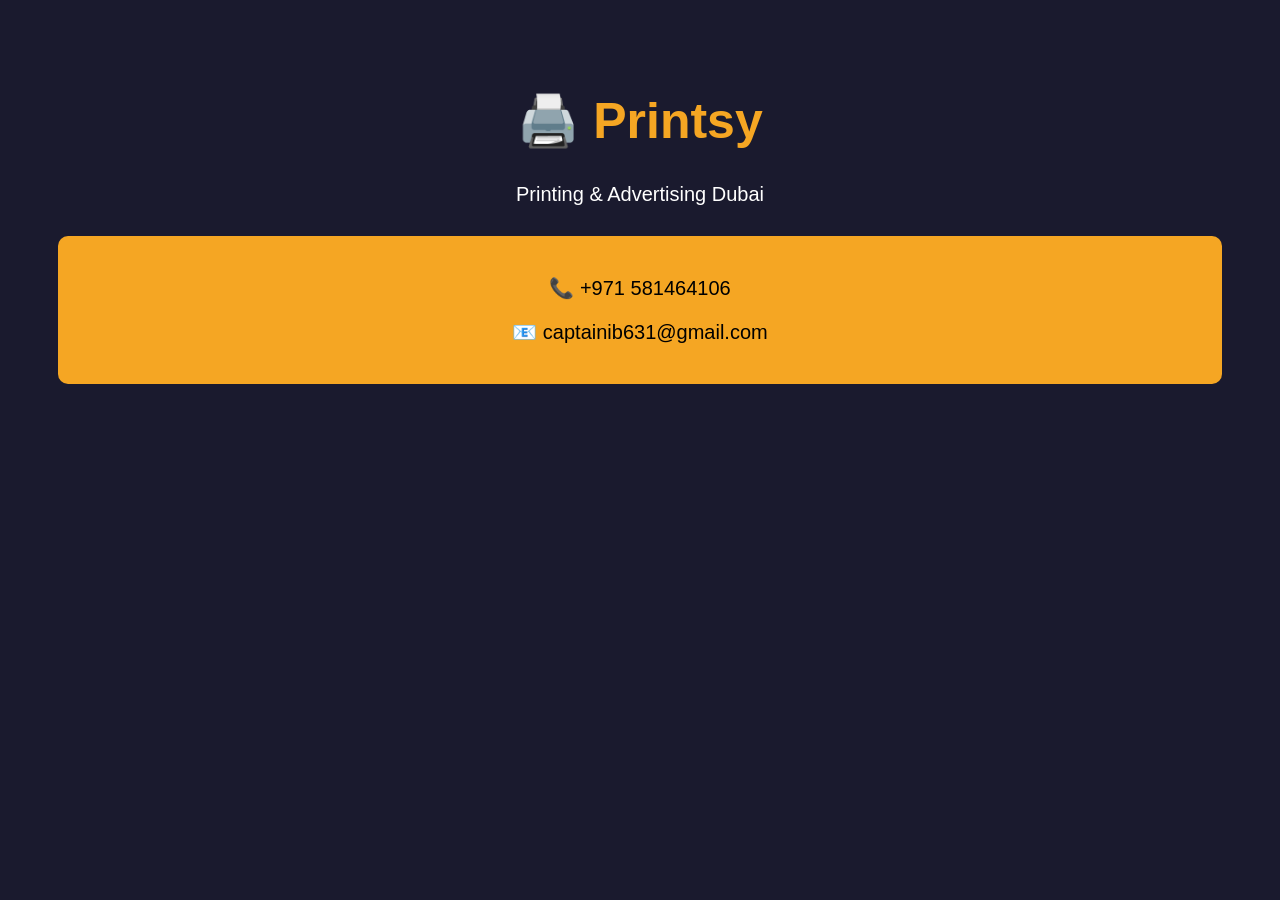
==== index.html @ 407a3290 "Printsy website add ki" ====
<!DOCTYPE html>
<html>
<head>
    <title>Printsy - Printing & Advertising</title>
    <style>
        body {
            font-family: Arial;
            background-color: #1a1a2e;
            color: white;
            text-align: center;
            padding: 50px;
        }
        h1 {
            color: #f5a623;
            font-size: 50px;
        }
        p {
            font-size: 20px;
        }
        .contact {
            background-color: #f5a623;
            color: black;
            padding: 20px;
            border-radius: 10px;
            margin-top: 30px;
        }
    </style>
</head>
<body>

    <h1>🖨️ Printsy</h1>
    <p>Printing & Advertising Dubai</p>

    <div class="contact">
        <p>📞 +971 581464106</p>
        <p>📧 captainib631@gmail.com</p>
    </div>

</body>
</html>
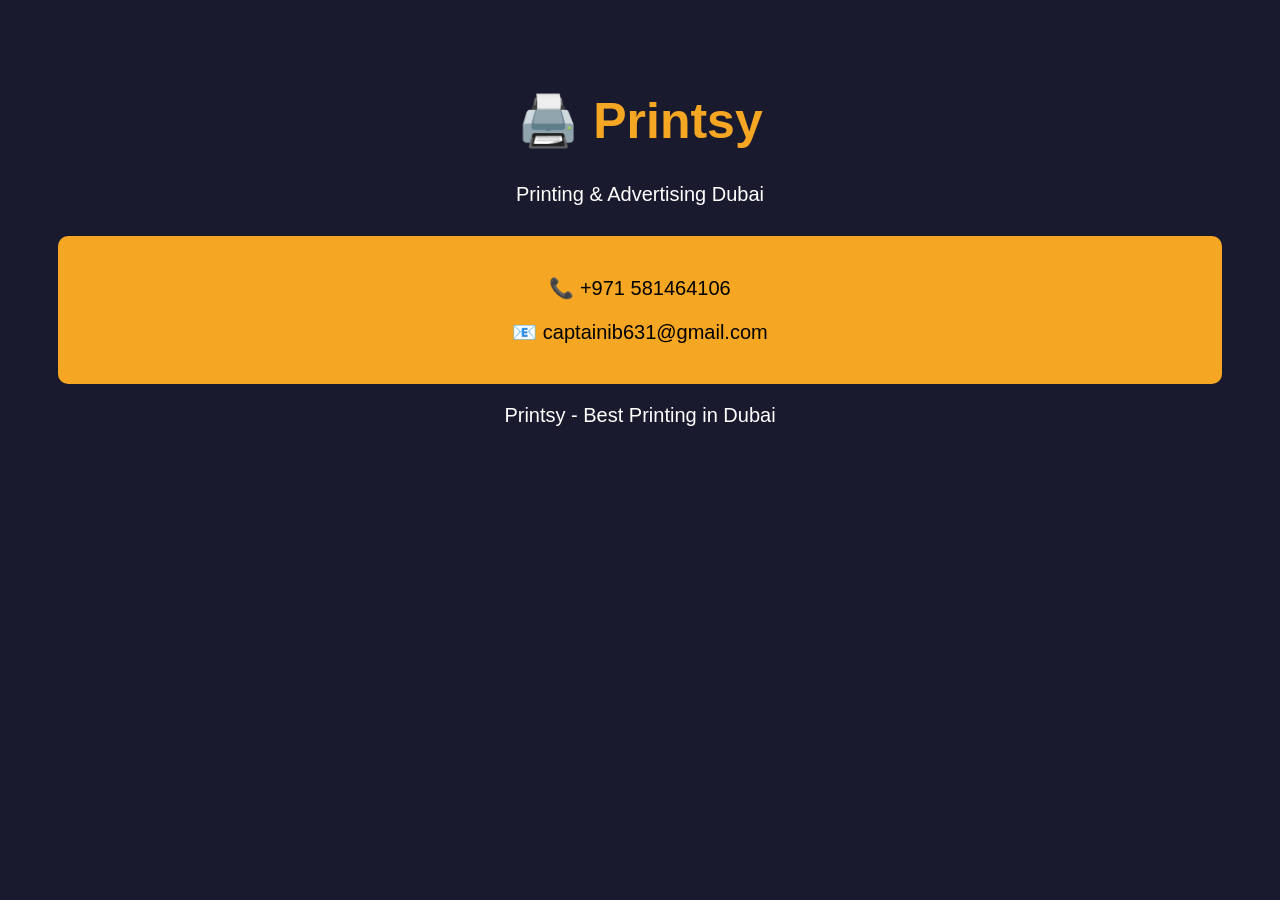
==== commit a8e4e51b: "Printsy tagline add ki index.html mein" ====
--- a/index.html
+++ b/index.html
@@ -37,4 +37,4 @@
     </div>
 
 </body>
-</html>+</html><p>Printsy - Best Printing in Dubai</p>
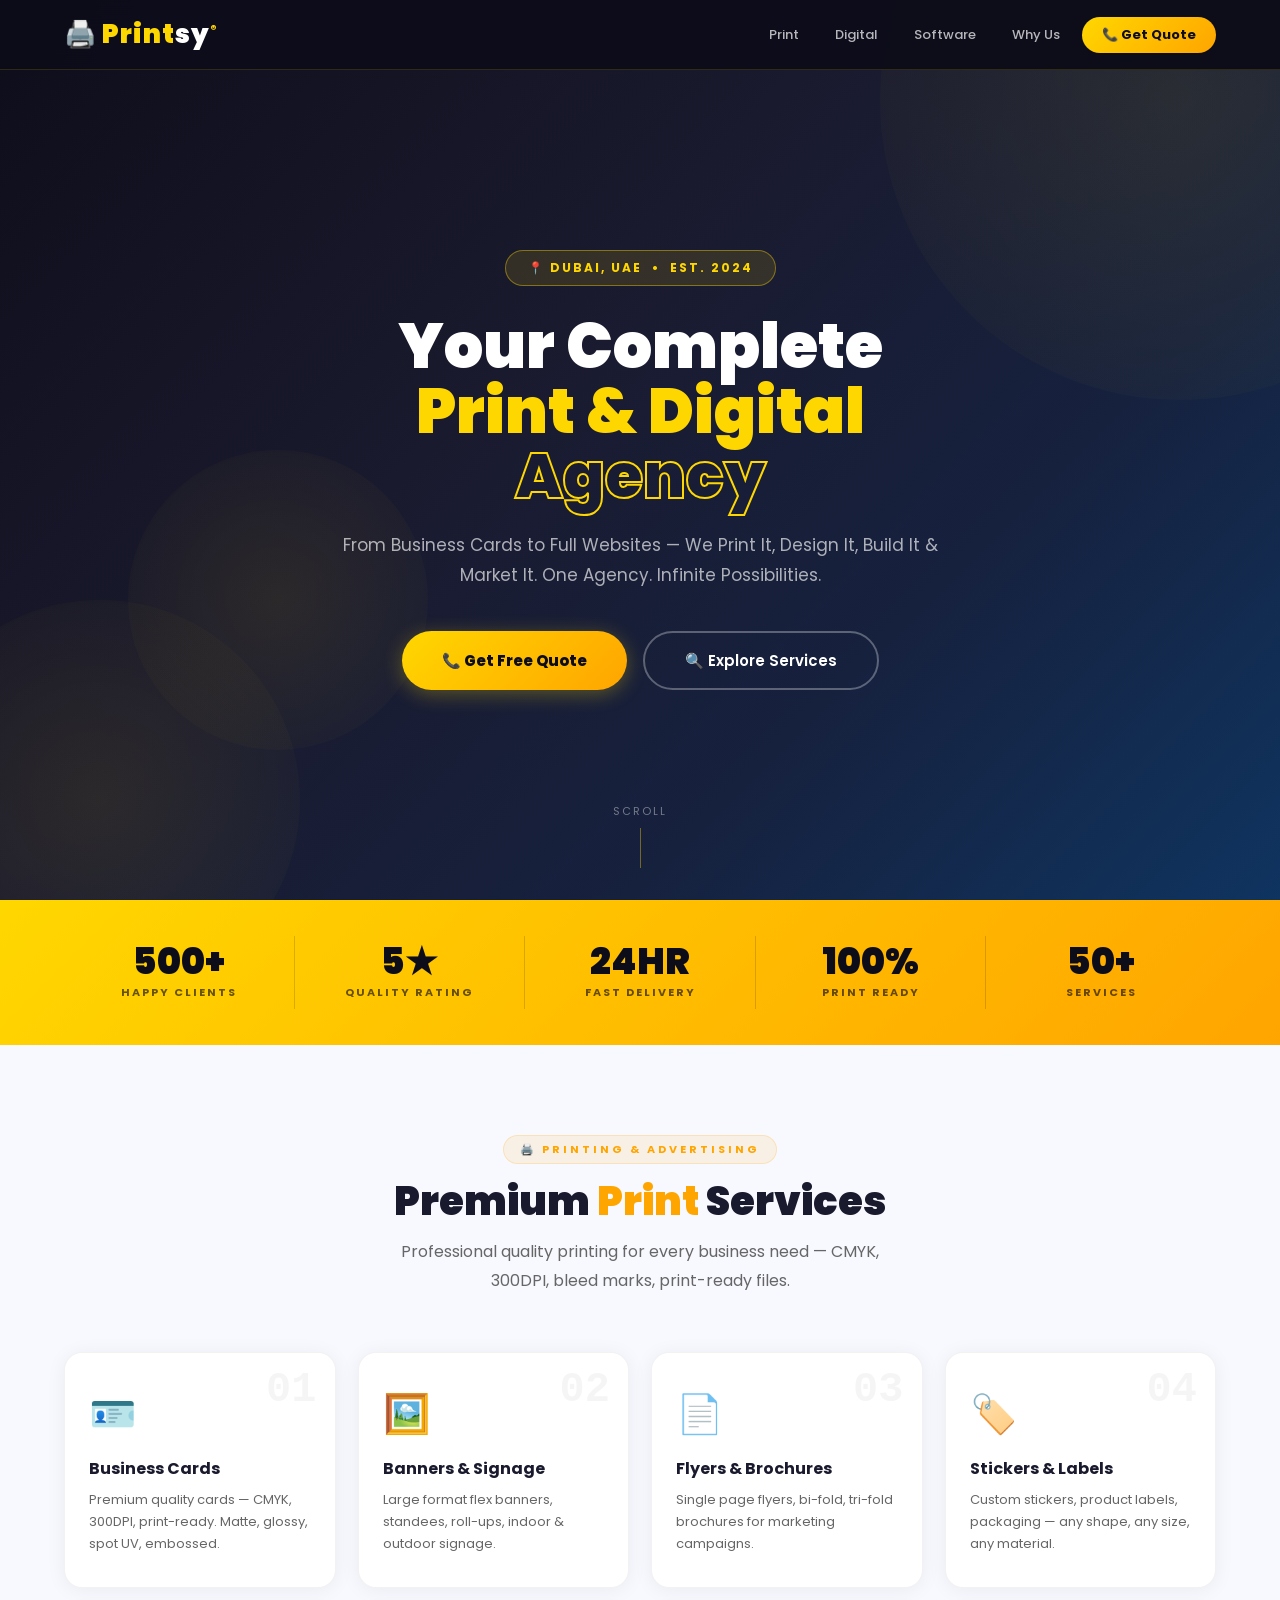
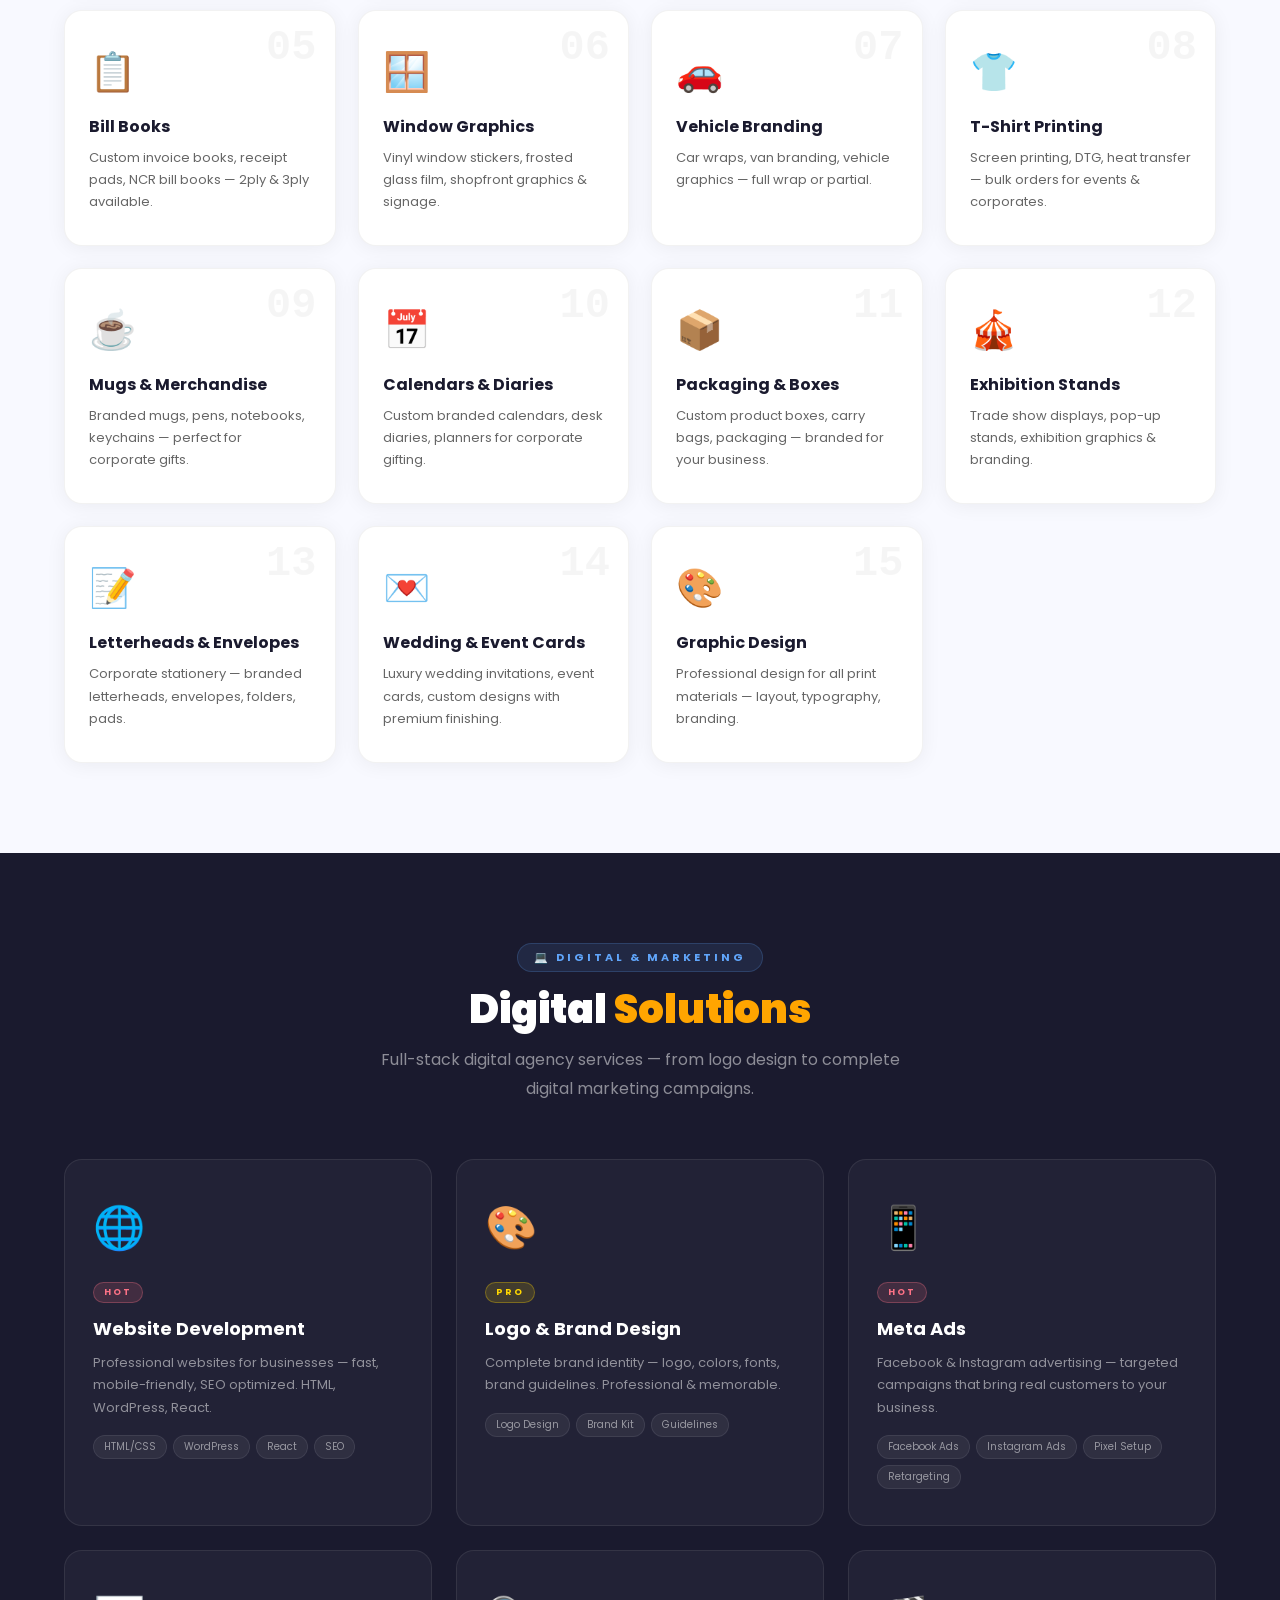
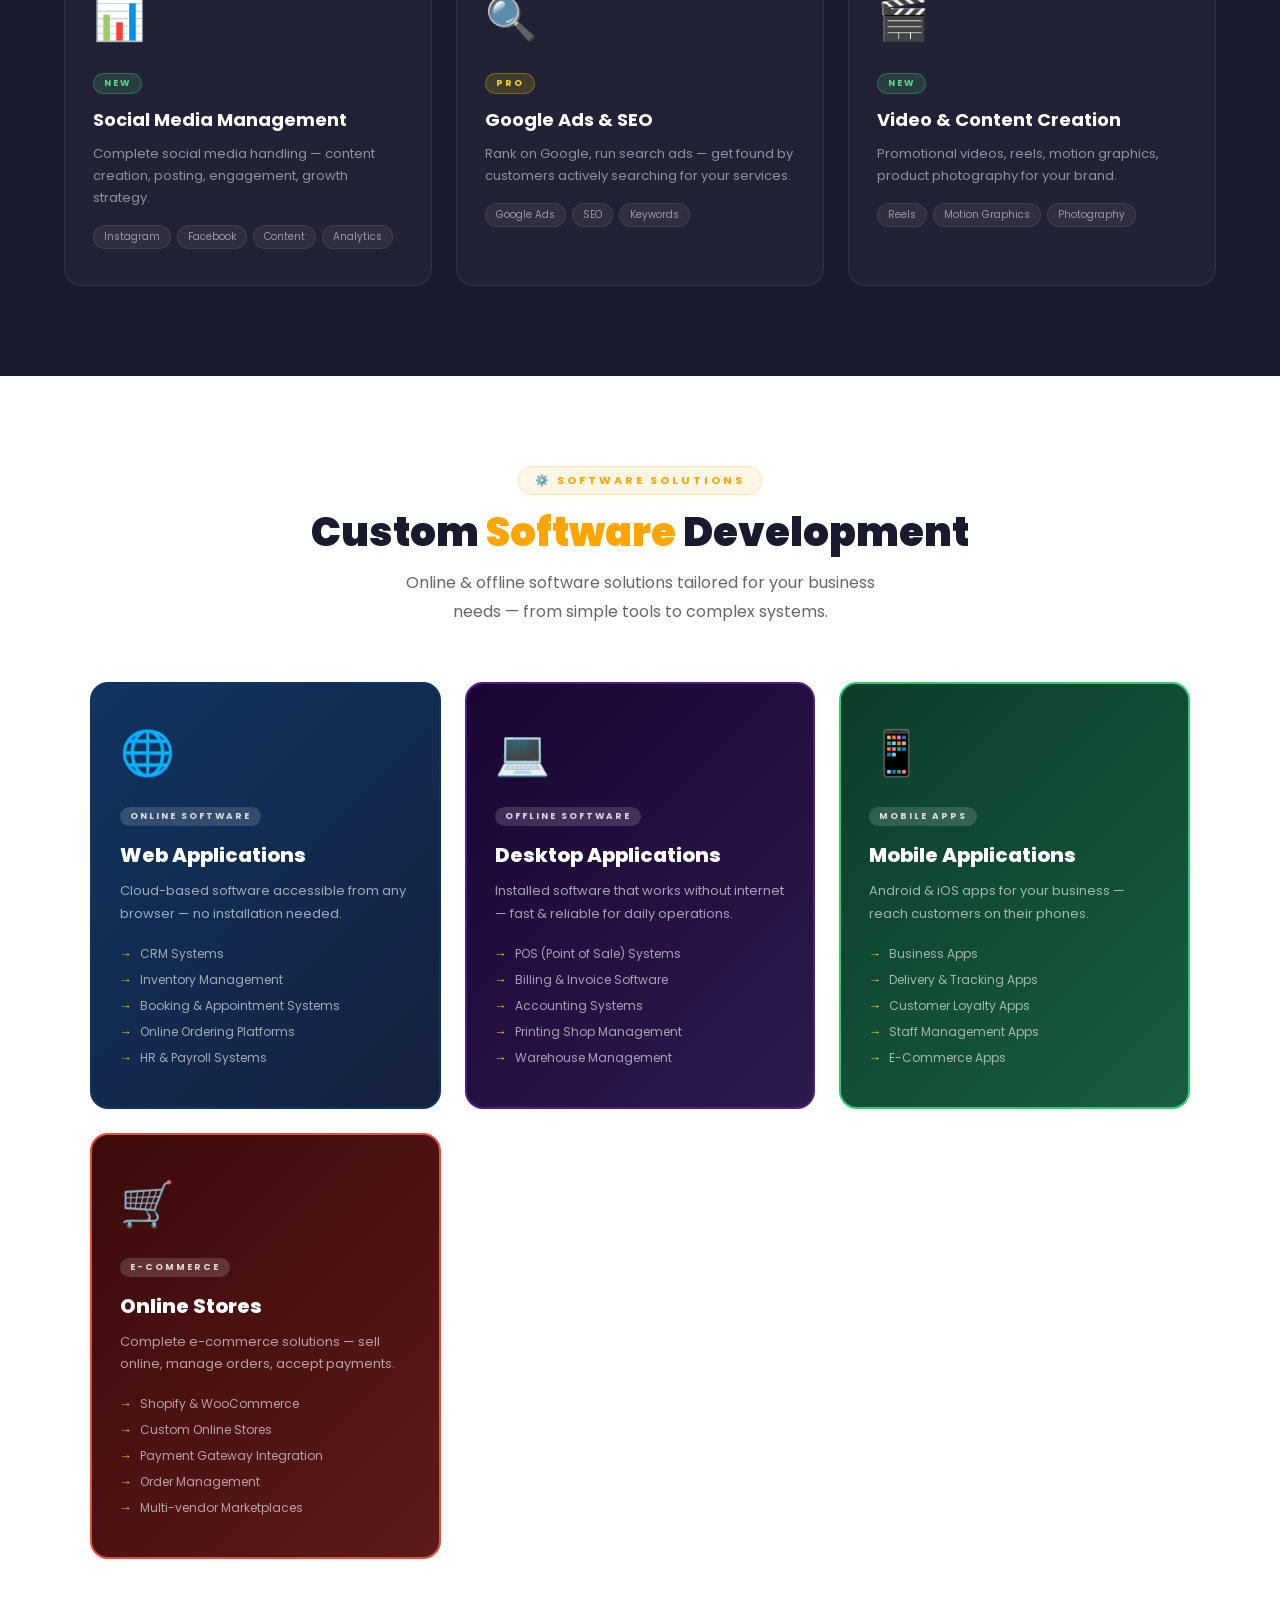
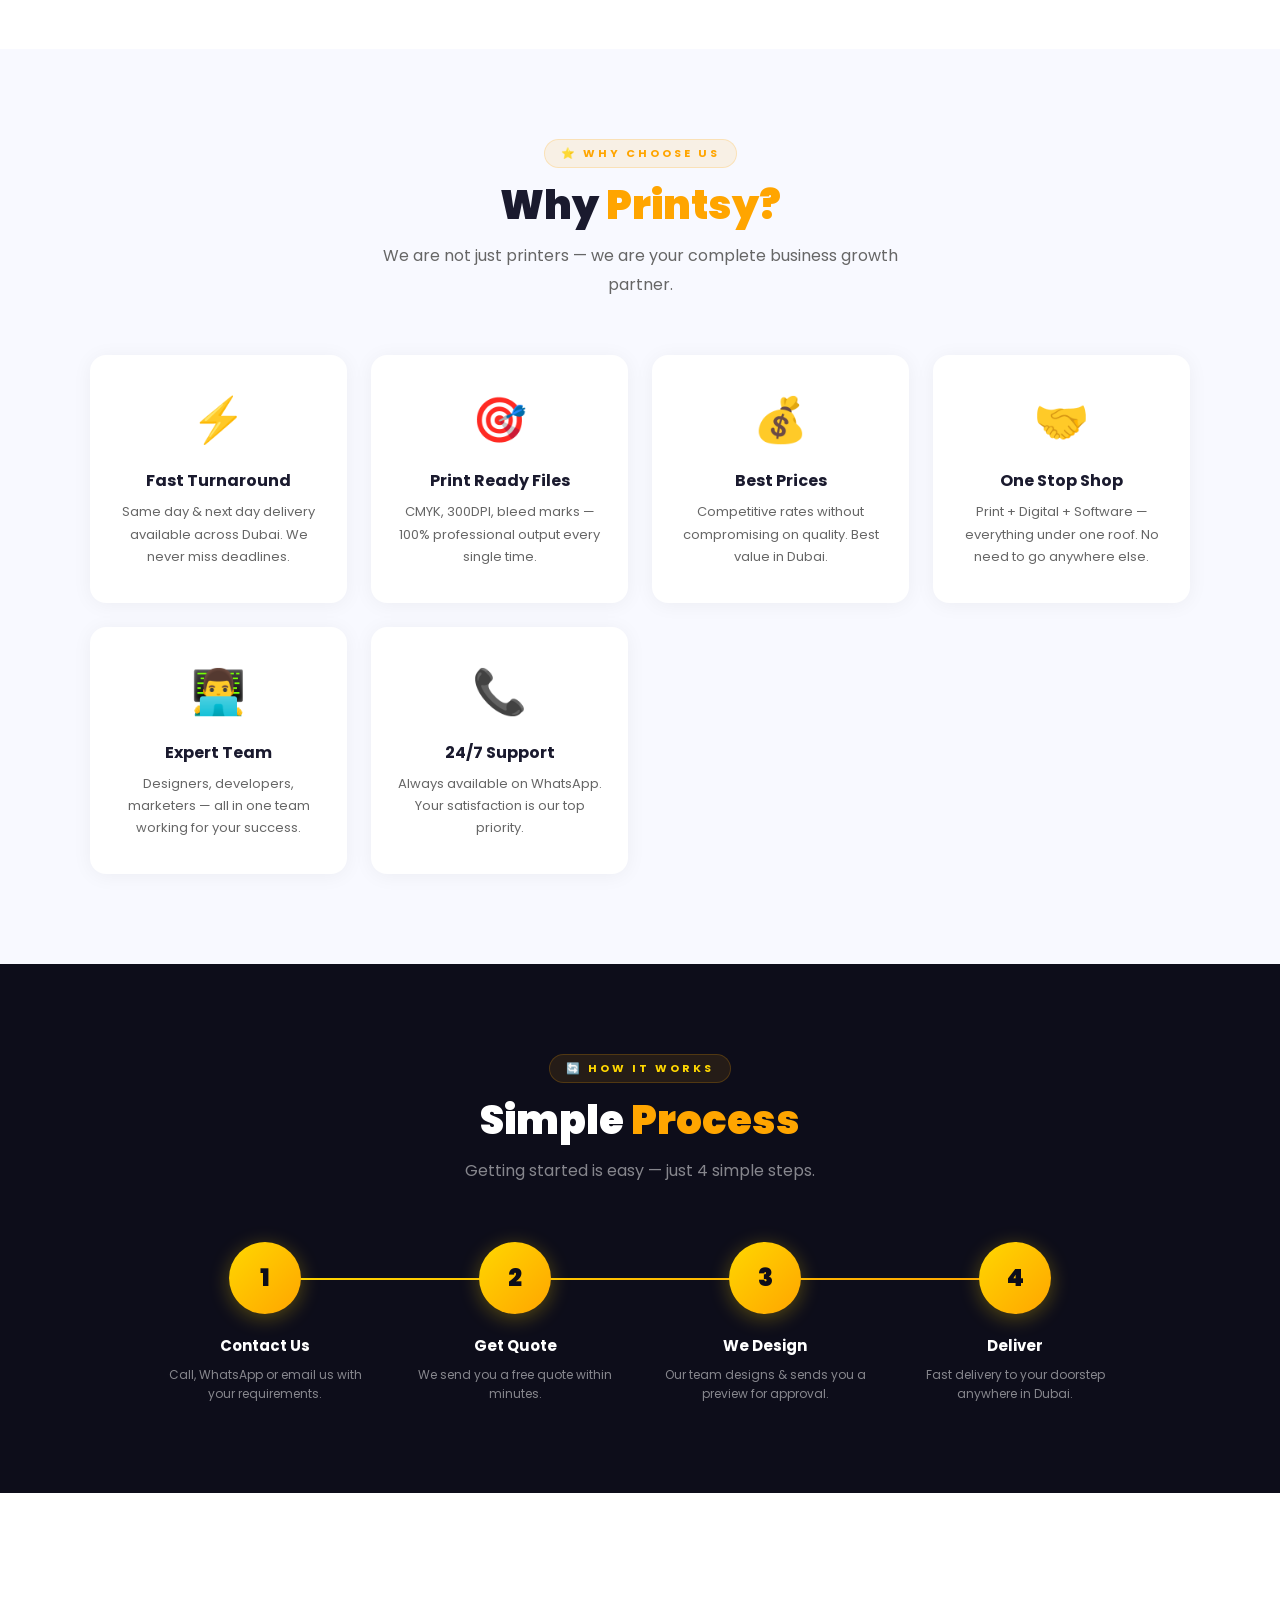
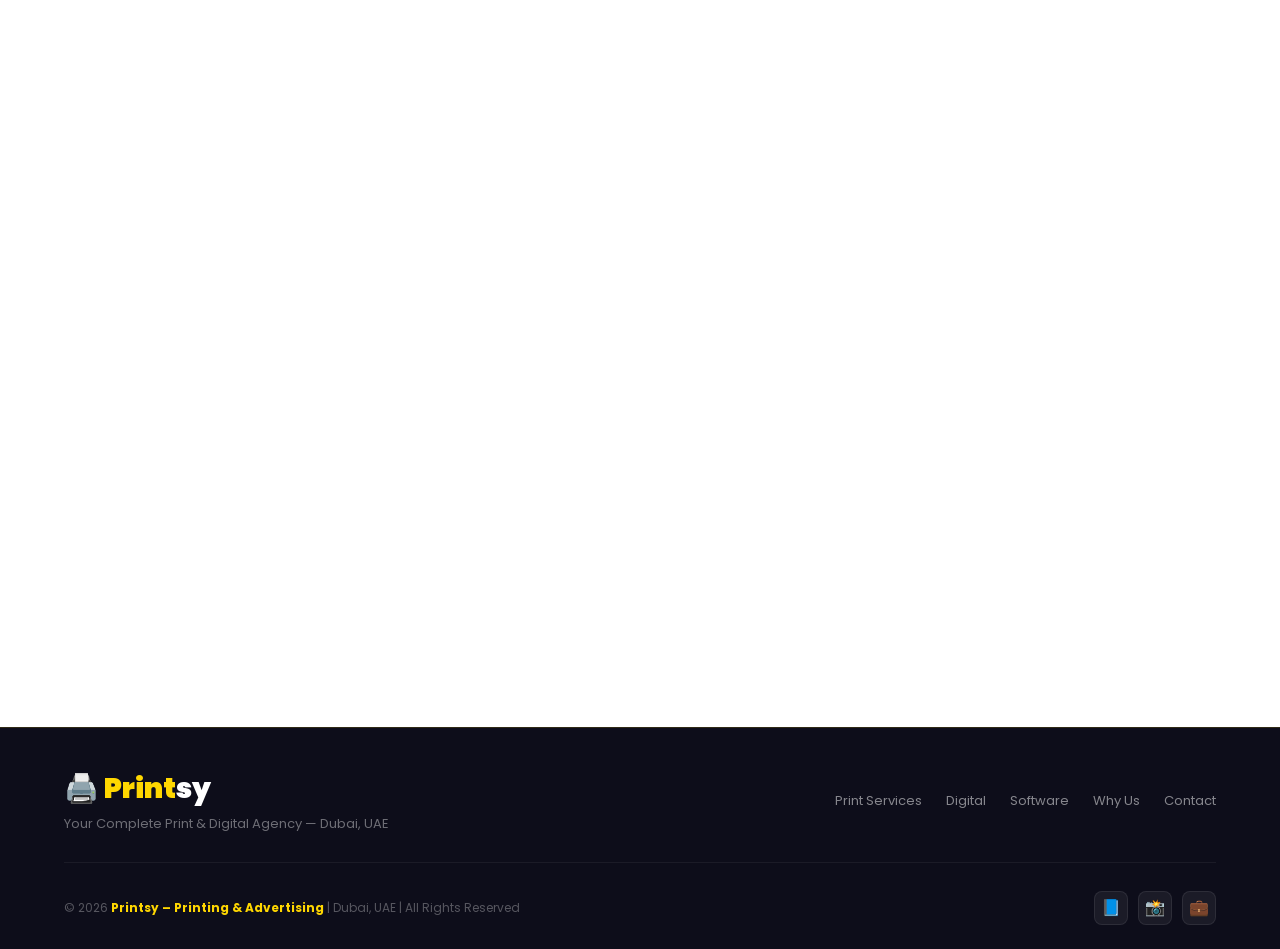
==== commit 53f0cef6: "Printsy VIP website — full services" ====
--- a/index.html
+++ b/index.html
@@ -1,40 +1,771 @@
 <!DOCTYPE html>
-<html>
+<html lang="en">
 <head>
-    <title>Printsy - Printing & Advertising</title>
-    <style>
-        body {
-            font-family: Arial;
-            background-color: #1a1a2e;
-            color: white;
-            text-align: center;
-            padding: 50px;
-        }
-        h1 {
-            color: #f5a623;
-            font-size: 50px;
-        }
-        p {
-            font-size: 20px;
-        }
-        .contact {
-            background-color: #f5a623;
-            color: black;
-            padding: 20px;
-            border-radius: 10px;
-            margin-top: 30px;
-        }
-    </style>
+  <meta charset="UTF-8"/>
+  <meta name="viewport" content="width=device-width, initial-scale=1.0"/>
+  <title>Printsy – Printing, Advertising & Digital Solutions Dubai</title>
+  <link href="https://fonts.googleapis.com/css2?family=Poppins:wght@300;400;500;600;700;800;900&display=swap" rel="stylesheet"/>
+  <style>
+    :root {
+      --gold: #FFD700;
+      --gold2: #FFA500;
+      --dark: #0d0d1a;
+      --dark2: #1a1a2e;
+      --dark3: #16213e;
+      --blue: #0f3460;
+      --white: #ffffff;
+      --gray: #f8f9ff;
+      --text: #333;
+      --text2: #666;
+    }
+    * { margin:0; padding:0; box-sizing:border-box; }
+    html { scroll-behavior: smooth; }
+    body { font-family:'Poppins',sans-serif; color:var(--text); overflow-x:hidden; }
+
+    /* SCROLLBAR */
+    ::-webkit-scrollbar { width:6px; }
+    ::-webkit-scrollbar-track { background:#0d0d1a; }
+    ::-webkit-scrollbar-thumb { background:var(--gold); border-radius:3px; }
+
+    /* LOADER */
+    .loader {
+      position:fixed; inset:0; background:var(--dark);
+      display:flex; align-items:center; justify-content:center;
+      z-index:9999; transition:opacity 0.6s, visibility 0.6s;
+    }
+    .loader.hide { opacity:0; visibility:hidden; }
+    .loader-inner { text-align:center; }
+    .loader-logo { font-size:42px; font-weight:900; color:var(--gold); animation:pulse 1s infinite; }
+    .loader-logo span { color:white; }
+    .loader-bar { width:200px; height:3px; background:rgba(255,255,255,0.1); border-radius:2px; margin:16px auto 0; overflow:hidden; }
+    .loader-fill { height:100%; background:var(--gold); animation:load 1.8s ease forwards; }
+    @keyframes load { from{width:0} to{width:100%} }
+    @keyframes pulse { 0%,100%{opacity:1} 50%{opacity:0.6} }
+
+    /* NAV */
+    nav {
+      background:rgba(13,13,26,0.97);
+      backdrop-filter:blur(20px);
+      padding:0 5%;
+      display:flex; justify-content:space-between; align-items:center;
+      position:fixed; top:0; width:100%; z-index:1000;
+      height:70px;
+      border-bottom:1px solid rgba(255,215,0,0.15);
+      transition:all 0.3s;
+    }
+    nav.scrolled { box-shadow:0 4px 30px rgba(0,0,0,0.5); }
+    .nav-logo { color:var(--gold); font-size:26px; font-weight:900; letter-spacing:1px; text-decoration:none; }
+    .nav-logo span { color:white; }
+    .nav-logo sup { font-size:10px; color:var(--gold); vertical-align:super; }
+    .nav-links { display:flex; align-items:center; gap:8px; }
+    .nav-links a {
+      color:rgba(255,255,255,0.7); text-decoration:none;
+      font-size:13px; font-weight:500; padding:6px 14px; border-radius:6px;
+      transition:all 0.2s;
+    }
+    .nav-links a:hover { color:var(--gold); background:rgba(255,215,0,0.08); }
+    .nav-cta {
+      background:linear-gradient(135deg,var(--gold),var(--gold2)) !important;
+      color:var(--dark) !important; font-weight:700 !important;
+      border-radius:50px !important; padding:8px 20px !important;
+    }
+    .nav-cta:hover { transform:translateY(-1px); box-shadow:0 4px 15px rgba(255,215,0,0.4) !important; background:rgba(0,0,0,0) !important; }
+    .hamburger { display:none; flex-direction:column; gap:5px; cursor:pointer; }
+    .hamburger span { width:24px; height:2px; background:var(--gold); border-radius:2px; transition:all 0.3s; }
+
+    /* HERO */
+    .hero {
+      min-height:100vh;
+      background:linear-gradient(135deg,var(--dark) 0%,var(--dark2) 40%,var(--dark3) 70%,var(--blue) 100%);
+      display:flex; align-items:center; justify-content:center;
+      text-align:center; padding:120px 20px 80px; position:relative; overflow:hidden;
+    }
+    .hero-bg-circles { position:absolute; inset:0; pointer-events:none; }
+    .hero-bg-circles span {
+      position:absolute; border-radius:50%;
+      background:radial-gradient(circle,rgba(255,215,0,0.08),transparent);
+      animation:float 6s ease-in-out infinite;
+    }
+    .hero-bg-circles span:nth-child(1) { width:600px;height:600px;top:-200px;right:-200px;animation-delay:0s; }
+    .hero-bg-circles span:nth-child(2) { width:400px;height:400px;bottom:-100px;left:-100px;animation-delay:2s; }
+    .hero-bg-circles span:nth-child(3) { width:300px;height:300px;top:50%;left:10%;animation-delay:4s; }
+    @keyframes float { 0%,100%{transform:translateY(0)} 50%{transform:translateY(-20px)} }
+
+    .hero-content { position:relative; z-index:2; max-width:850px; }
+    .hero-badge {
+      display:inline-flex; align-items:center; gap:8px;
+      background:rgba(255,215,0,0.12); border:1px solid rgba(255,215,0,0.4);
+      color:var(--gold); padding:8px 22px; border-radius:50px;
+      font-size:12px; font-weight:700; letter-spacing:2px; margin-bottom:28px;
+      animation:fadeDown 0.8s ease both;
+    }
+    .hero h1 {
+      font-size:62px; font-weight:900; color:white; line-height:1.05;
+      margin-bottom:20px; animation:fadeUp 0.8s ease 0.2s both;
+    }
+    .hero h1 .gold { color:var(--gold); }
+    .hero h1 .outline { -webkit-text-stroke:2px var(--gold); color:transparent; }
+    .hero-sub {
+      font-size:17px; color:rgba(255,255,255,0.65); max-width:600px;
+      margin:0 auto 40px; line-height:1.8; animation:fadeUp 0.8s ease 0.4s both;
+    }
+    .hero-btns { display:flex; gap:16px; justify-content:center; flex-wrap:wrap; animation:fadeUp 0.8s ease 0.6s both; }
+    .btn-gold {
+      background:linear-gradient(135deg,var(--gold),var(--gold2));
+      color:var(--dark); padding:16px 40px; border-radius:50px;
+      font-weight:800; font-size:15px; text-decoration:none;
+      transition:all 0.3s; display:flex; align-items:center; gap:8px;
+      box-shadow:0 4px 20px rgba(255,215,0,0.3);
+    }
+    .btn-gold:hover { transform:translateY(-3px); box-shadow:0 8px 30px rgba(255,215,0,0.5); }
+    .btn-ghost {
+      border:2px solid rgba(255,255,255,0.3); color:white;
+      padding:16px 40px; border-radius:50px; font-weight:600;
+      font-size:15px; text-decoration:none; transition:all 0.3s;
+      display:flex; align-items:center; gap:8px;
+    }
+    .btn-ghost:hover { border-color:var(--gold); color:var(--gold); transform:translateY(-3px); }
+    .hero-scroll {
+      position:absolute; bottom:32px; left:50%; transform:translateX(-50%);
+      color:rgba(255,255,255,0.4); font-size:11px; letter-spacing:2px;
+      display:flex; flex-direction:column; align-items:center; gap:8px;
+      animation:bounce 2s infinite;
+    }
+    .hero-scroll::after { content:''; width:1px; height:40px; background:rgba(255,215,0,0.4); }
+    @keyframes bounce { 0%,100%{transform:translateX(-50%) translateY(0)} 50%{transform:translateX(-50%) translateY(-8px)} }
+    @keyframes fadeUp { from{opacity:0;transform:translateY(30px)} to{opacity:1;transform:translateY(0)} }
+    @keyframes fadeDown { from{opacity:0;transform:translateY(-20px)} to{opacity:1;transform:translateY(0)} }
+
+    /* STATS */
+    .stats {
+      background:linear-gradient(135deg,var(--gold),var(--gold2));
+      padding:36px 5%; display:flex; justify-content:center;
+      gap:0; flex-wrap:wrap;
+    }
+    .stat-item {
+      text-align:center; padding:8px 48px;
+      border-right:1px solid rgba(0,0,0,0.15);
+      flex:1; min-width:140px;
+    }
+    .stat-item:last-child { border-right:none; }
+    .stat-item h3 { font-size:36px; font-weight:900; color:var(--dark); line-height:1; }
+    .stat-item p { font-size:11px; font-weight:700; color:rgba(0,0,0,0.6); letter-spacing:2px; margin-top:4px; }
+
+    /* SECTION COMMON */
+    .section-header { text-align:center; margin-bottom:56px; }
+    .section-tag {
+      display:inline-block; font-size:11px; font-weight:700;
+      letter-spacing:3px; text-transform:uppercase; color:var(--gold2);
+      background:rgba(255,165,0,0.1); padding:5px 16px; border-radius:50px;
+      margin-bottom:14px; border:1px solid rgba(255,165,0,0.2);
+    }
+    .section-title { font-size:40px; font-weight:900; color:var(--dark2); line-height:1.15; margin-bottom:14px; }
+    .section-title .gold { color:var(--gold2); }
+    .section-title .dark { color:var(--dark); }
+    .section-desc { font-size:16px; color:var(--text2); max-width:520px; margin:0 auto; line-height:1.8; }
+
+    /* PRINT SERVICES */
+    .print-services { padding:90px 5%; background:var(--gray); }
+    .services-grid {
+      display:grid; grid-template-columns:repeat(auto-fill,minmax(240px,1fr));
+      gap:22px; max-width:1200px; margin:0 auto;
+    }
+    .service-card {
+      background:white; border-radius:18px; padding:32px 24px;
+      box-shadow:0 2px 20px rgba(0,0,0,0.06);
+      transition:all 0.35s cubic-bezier(0.4,0,0.2,1);
+      border:1px solid rgba(0,0,0,0.05);
+      position:relative; overflow:hidden; cursor:default;
+    }
+    .service-card::before {
+      content:''; position:absolute; inset:0;
+      background:linear-gradient(135deg,var(--gold),var(--gold2));
+      opacity:0; transition:opacity 0.35s;
+    }
+    .service-card:hover { transform:translateY(-8px); box-shadow:0 20px 50px rgba(255,165,0,0.2); border-color:var(--gold); }
+    .service-card:hover::before { opacity:1; }
+    .service-card:hover .sc-icon,
+    .service-card:hover .sc-title,
+    .service-card:hover .sc-desc { color:var(--dark) !important; position:relative; z-index:1; }
+    .service-card:hover .sc-num { color:rgba(0,0,0,0.15) !important; }
+    .sc-num {
+      position:absolute; top:16px; right:18px;
+      font-size:42px; font-weight:900; color:rgba(0,0,0,0.04);
+      line-height:1; transition:color 0.35s; font-family:monospace;
+    }
+    .sc-icon { font-size:38px; margin-bottom:14px; display:block; position:relative; z-index:1; }
+    .sc-title { font-size:16px; font-weight:700; color:var(--dark2); margin-bottom:8px; position:relative; z-index:1; transition:color 0.35s; }
+    .sc-desc { font-size:13px; color:var(--text2); line-height:1.7; position:relative; z-index:1; transition:color 0.35s; }
+
+    /* DIGITAL SERVICES */
+    .digital-services { padding:90px 5%; background:var(--dark2); }
+    .digital-services .section-title { color:white; }
+    .digital-services .section-desc { color:rgba(255,255,255,0.5); }
+    .digital-grid {
+      display:grid; grid-template-columns:repeat(auto-fill,minmax(280px,1fr));
+      gap:24px; max-width:1200px; margin:0 auto;
+    }
+    .digital-card {
+      background:rgba(255,255,255,0.04);
+      border:1px solid rgba(255,255,255,0.08);
+      border-radius:18px; padding:36px 28px;
+      transition:all 0.35s; position:relative; overflow:hidden;
+    }
+    .digital-card::after {
+      content:''; position:absolute; bottom:0; left:0; right:0;
+      height:3px; background:linear-gradient(90deg,var(--gold),var(--gold2));
+      transform:scaleX(0); transition:transform 0.35s; transform-origin:left;
+    }
+    .digital-card:hover { background:rgba(255,215,0,0.06); border-color:rgba(255,215,0,0.3); transform:translateY(-6px); }
+    .digital-card:hover::after { transform:scaleX(1); }
+    .dc-icon { font-size:42px; margin-bottom:18px; display:block; }
+    .dc-badge {
+      display:inline-block; font-size:9px; font-weight:700; letter-spacing:2px;
+      text-transform:uppercase; padding:3px 10px; border-radius:50px; margin-bottom:12px;
+    }
+    .badge-new { background:rgba(74,222,128,0.15); color:#4ade80; border:1px solid rgba(74,222,128,0.3); }
+    .badge-hot { background:rgba(251,113,133,0.15); color:#fb7185; border:1px solid rgba(251,113,133,0.3); }
+    .badge-pro { background:rgba(255,215,0,0.15); color:var(--gold); border:1px solid rgba(255,215,0,0.3); }
+    .dc-title { font-size:18px; font-weight:700; color:white; margin-bottom:10px; }
+    .dc-desc { font-size:13px; color:rgba(255,255,255,0.5); line-height:1.7; }
+    .dc-features { margin-top:16px; display:flex; flex-wrap:wrap; gap:6px; }
+    .dc-feature {
+      font-size:10px; padding:3px 10px; border-radius:50px;
+      background:rgba(255,255,255,0.06); color:rgba(255,255,255,0.5);
+      border:1px solid rgba(255,255,255,0.08);
+    }
+
+    /* SOFTWARE */
+    .software { padding:90px 5%; background:white; }
+    .software-grid {
+      display:grid; grid-template-columns:repeat(auto-fill,minmax(260px,1fr));
+      gap:24px; max-width:1100px; margin:0 auto;
+    }
+    .soft-card {
+      border-radius:18px; padding:36px 28px;
+      transition:all 0.35s; position:relative; overflow:hidden;
+      border:2px solid rgba(0,0,0,0.06);
+    }
+    .soft-card:hover { transform:translateY(-6px); }
+    .soft-card.online { background:linear-gradient(135deg,#0f3460,#16213e); border-color:#0f3460; }
+    .soft-card.offline { background:linear-gradient(135deg,#1a0533,#2d1b4e); border-color:#4a2080; }
+    .soft-card.mobile { background:linear-gradient(135deg,#0a3d2b,#1a5c40); border-color:#2ecc71; }
+    .soft-card.ecom { background:linear-gradient(135deg,#3d0a0a,#5c1a1a); border-color:#e74c3c; }
+    .soft-icon { font-size:44px; margin-bottom:16px; }
+    .soft-tag {
+      display:inline-block; font-size:9px; font-weight:700; letter-spacing:2px;
+      text-transform:uppercase; padding:3px 10px; border-radius:50px;
+      background:rgba(255,255,255,0.15); color:rgba(255,255,255,0.8);
+      margin-bottom:14px;
+    }
+    .soft-title { font-size:20px; font-weight:800; color:white; margin-bottom:10px; }
+    .soft-desc { font-size:13px; color:rgba(255,255,255,0.6); line-height:1.7; margin-bottom:16px; }
+    .soft-list { list-style:none; }
+    .soft-list li { font-size:12px; color:rgba(255,255,255,0.6); padding:4px 0; display:flex; align-items:center; gap:8px; }
+    .soft-list li::before { content:'→'; color:var(--gold); font-weight:700; }
+
+    /* WHY US */
+    .why { padding:90px 5%; background:var(--gray); }
+    .why-grid {
+      display:grid; grid-template-columns:repeat(auto-fill,minmax(220px,1fr));
+      gap:24px; max-width:1100px; margin:0 auto;
+    }
+    .why-card {
+      background:white; border-radius:16px; padding:32px 24px; text-align:center;
+      box-shadow:0 2px 20px rgba(0,0,0,0.05); transition:all 0.3s;
+      border-bottom:3px solid transparent;
+    }
+    .why-card:hover { transform:translateY(-6px); border-bottom-color:var(--gold); box-shadow:0 12px 40px rgba(0,0,0,0.1); }
+    .why-icon { font-size:44px; margin-bottom:16px; }
+    .why-title { font-size:16px; font-weight:700; color:var(--dark2); margin-bottom:8px; }
+    .why-desc { font-size:13px; color:var(--text2); line-height:1.7; }
+
+    /* PROCESS */
+    .process { padding:90px 5%; background:var(--dark); }
+    .process .section-title { color:white; }
+    .process .section-desc { color:rgba(255,255,255,0.5); }
+    .process-steps {
+      display:grid; grid-template-columns:repeat(auto-fit,minmax(200px,1fr));
+      gap:0; max-width:1000px; margin:0 auto; position:relative;
+    }
+    .process-steps::before {
+      content:''; position:absolute; top:36px; left:10%; right:10%;
+      height:2px; background:linear-gradient(90deg,var(--gold),var(--gold2));
+      z-index:0;
+    }
+    .process-step { text-align:center; padding:0 20px; position:relative; z-index:1; }
+    .step-num {
+      width:72px; height:72px; border-radius:50%;
+      background:linear-gradient(135deg,var(--gold),var(--gold2));
+      display:flex; align-items:center; justify-content:center;
+      font-size:24px; font-weight:900; color:var(--dark);
+      margin:0 auto 20px; box-shadow:0 4px 20px rgba(255,215,0,0.3);
+    }
+    .step-title { font-size:15px; font-weight:700; color:white; margin-bottom:8px; }
+    .step-desc { font-size:12px; color:rgba(255,255,255,0.5); line-height:1.6; }
+
+    /* CONTACT */
+    .contact { padding:90px 5%; background:white; }
+    .contact-wrapper {
+      max-width:1000px; margin:0 auto;
+      display:grid; grid-template-columns:1fr 1fr; gap:40px; align-items:center;
+    }
+    .contact-info-side h3 { font-size:32px; font-weight:800; color:var(--dark2); margin-bottom:12px; }
+    .contact-info-side p { color:var(--text2); line-height:1.8; margin-bottom:32px; }
+    .contact-cards { display:flex; flex-direction:column; gap:14px; }
+    .contact-card {
+      display:flex; align-items:center; gap:16px;
+      background:var(--gray); border-radius:14px; padding:18px 22px;
+      text-decoration:none; color:var(--text); transition:all 0.3s;
+      border:1px solid rgba(0,0,0,0.05);
+    }
+    .contact-card:hover { background:var(--dark2); color:white; transform:translateX(6px); }
+    .contact-card:hover .cc-label { color:rgba(255,255,255,0.5); }
+    .cc-icon { font-size:28px; width:50px; text-align:center; }
+    .cc-label { font-size:11px; color:var(--text2); margin-bottom:2px; letter-spacing:1px; }
+    .cc-val { font-size:15px; font-weight:600; }
+    .contact-map {
+      background:linear-gradient(135deg,var(--dark2),var(--blue));
+      border-radius:24px; padding:48px 36px; color:white; text-align:center;
+    }
+    .contact-map .big-icon { font-size:64px; margin-bottom:20px; }
+    .contact-map h4 { font-size:22px; font-weight:800; margin-bottom:8px; }
+    .contact-map p { color:rgba(255,255,255,0.6); font-size:14px; margin-bottom:28px; line-height:1.7; }
+    .whatsapp-btn {
+      display:inline-flex; align-items:center; gap:10px;
+      background:linear-gradient(135deg,#25D366,#128C7E);
+      color:white; padding:14px 32px; border-radius:50px;
+      text-decoration:none; font-weight:700; font-size:15px;
+      box-shadow:0 4px 20px rgba(37,211,102,0.4); transition:all 0.3s;
+    }
+    .whatsapp-btn:hover { transform:translateY(-3px); box-shadow:0 8px 30px rgba(37,211,102,0.5); }
+
+    /* FOOTER */
+    footer {
+      background:var(--dark);
+      border-top:1px solid rgba(255,215,0,0.15);
+      padding:40px 5% 24px;
+    }
+    .footer-top {
+      display:flex; justify-content:space-between; align-items:center;
+      flex-wrap:wrap; gap:20px; margin-bottom:28px;
+      padding-bottom:28px; border-bottom:1px solid rgba(255,255,255,0.06);
+    }
+    .footer-logo { font-size:28px; font-weight:900; color:var(--gold); }
+    .footer-logo span { color:white; }
+    .footer-tagline { color:rgba(255,255,255,0.4); font-size:13px; margin-top:4px; }
+    .footer-links { display:flex; gap:24px; flex-wrap:wrap; }
+    .footer-links a { color:rgba(255,255,255,0.5); text-decoration:none; font-size:13px; transition:color 0.2s; }
+    .footer-links a:hover { color:var(--gold); }
+    .footer-bottom { display:flex; justify-content:space-between; align-items:center; flex-wrap:wrap; gap:12px; }
+    .footer-copy { font-size:12px; color:rgba(255,255,255,0.3); }
+    .footer-copy strong { color:var(--gold); }
+    .footer-socials { display:flex; gap:10px; }
+    .social-btn {
+      width:34px; height:34px; border-radius:8px;
+      background:rgba(255,255,255,0.06); display:flex;
+      align-items:center; justify-content:center; text-decoration:none;
+      font-size:16px; transition:all 0.2s; border:1px solid rgba(255,255,255,0.08);
+    }
+    .social-btn:hover { background:var(--gold); transform:translateY(-2px); }
+
+    /* BACK TO TOP */
+    .back-top {
+      position:fixed; bottom:28px; right:28px;
+      width:46px; height:46px; border-radius:50%;
+      background:linear-gradient(135deg,var(--gold),var(--gold2));
+      display:flex; align-items:center; justify-content:center;
+      font-size:20px; cursor:pointer; z-index:999;
+      box-shadow:0 4px 20px rgba(255,215,0,0.4);
+      opacity:0; visibility:hidden; transition:all 0.3s;
+      text-decoration:none;
+    }
+    .back-top.show { opacity:1; visibility:visible; }
+    .back-top:hover { transform:translateY(-3px) scale(1.1); }
+
+    /* ANIMATIONS */
+    .reveal {
+      opacity:0; transform:translateY(30px);
+      transition:opacity 0.7s ease, transform 0.7s ease;
+    }
+    .reveal.visible { opacity:1; transform:translateY(0); }
+
+    /* MOBILE */
+    @media(max-width:768px) {
+      .hero h1 { font-size:38px; }
+      .nav-links { display:none; }
+      .hamburger { display:flex; }
+      .section-title { font-size:28px; }
+      .contact-wrapper { grid-template-columns:1fr; }
+      .process-steps::before { display:none; }
+      .stat-item { padding:12px 24px; border-right:none; border-bottom:1px solid rgba(0,0,0,0.1); }
+      .stat-item:last-child { border-bottom:none; }
+    }
+  </style>
 </head>
 <body>
 
-    <h1>🖨️ Printsy</h1>
-    <p>Printing & Advertising Dubai</p>
-
-    <div class="contact">
-        <p>📞 +971 581464106</p>
-        <p>📧 captainib631@gmail.com</p>
-    </div>
-
+<!-- LOADER -->
+<div class="loader" id="loader">
+  <div class="loader-inner">
+    <div class="loader-logo">🖨️ Print<span>sy</span></div>
+    <div class="loader-bar"><div class="loader-fill"></div></div>
+  </div>
+</div>
+
+<!-- NAV -->
+<nav id="navbar">
+  <a href="#" class="nav-logo">🖨️ Print<span>sy</span><sup>®</sup></a>
+  <div class="nav-links">
+    <a href="#print">Print</a>
+    <a href="#digital">Digital</a>
+    <a href="#software">Software</a>
+    <a href="#why">Why Us</a>
+    <a href="#contact" class="nav-cta">📞 Get Quote</a>
+  </div>
+  <div class="hamburger" onclick="toggleMenu()">
+    <span></span><span></span><span></span>
+  </div>
+</nav>
+
+<!-- HERO -->
+<section class="hero">
+  <div class="hero-bg-circles">
+    <span></span><span></span><span></span>
+  </div>
+  <div class="hero-content">
+    <div class="hero-badge">📍 DUBAI, UAE &nbsp;•&nbsp; EST. 2024</div>
+    <h1>Your Complete<br/><span class="gold">Print & Digital</span><br/><span class="outline">Agency</span></h1>
+    <p class="hero-sub">From Business Cards to Full Websites — We Print It, Design It, Build It & Market It. One Agency. Infinite Possibilities.</p>
+    <div class="hero-btns">
+      <a href="#contact" class="btn-gold">📞 Get Free Quote</a>
+      <a href="#print" class="btn-ghost">🔍 Explore Services</a>
+    </div>
+  </div>
+  <div class="hero-scroll">SCROLL</div>
+</section>
+
+<!-- STATS -->
+<div class="stats">
+  <div class="stat-item"><h3>500+</h3><p>HAPPY CLIENTS</p></div>
+  <div class="stat-item"><h3>5★</h3><p>QUALITY RATING</p></div>
+  <div class="stat-item"><h3>24HR</h3><p>FAST DELIVERY</p></div>
+  <div class="stat-item"><h3>100%</h3><p>PRINT READY</p></div>
+  <div class="stat-item"><h3>50+</h3><p>SERVICES</p></div>
+</div>
+
+<!-- PRINT SERVICES -->
+<section class="print-services" id="print">
+  <div class="section-header reveal">
+    <div class="section-tag">🖨️ Printing & Advertising</div>
+    <h2 class="section-title">Premium <span class="gold">Print</span> Services</h2>
+    <p class="section-desc">Professional quality printing for every business need — CMYK, 300DPI, bleed marks, print-ready files.</p>
+  </div>
+  <div class="services-grid">
+    <div class="service-card reveal"><span class="sc-num">01</span><span class="sc-icon">🪪</span><h3 class="sc-title">Business Cards</h3><p class="sc-desc">Premium quality cards — CMYK, 300DPI, print-ready. Matte, glossy, spot UV, embossed.</p></div>
+    <div class="service-card reveal"><span class="sc-num">02</span><span class="sc-icon">🖼️</span><h3 class="sc-title">Banners & Signage</h3><p class="sc-desc">Large format flex banners, standees, roll-ups, indoor & outdoor signage.</p></div>
+    <div class="service-card reveal"><span class="sc-num">03</span><span class="sc-icon">📄</span><h3 class="sc-title">Flyers & Brochures</h3><p class="sc-desc">Single page flyers, bi-fold, tri-fold brochures for marketing campaigns.</p></div>
+    <div class="service-card reveal"><span class="sc-num">04</span><span class="sc-icon">🏷️</span><h3 class="sc-title">Stickers & Labels</h3><p class="sc-desc">Custom stickers, product labels, packaging — any shape, any size, any material.</p></div>
+    <div class="service-card reveal"><span class="sc-num">05</span><span class="sc-icon">📋</span><h3 class="sc-title">Bill Books</h3><p class="sc-desc">Custom invoice books, receipt pads, NCR bill books — 2ply & 3ply available.</p></div>
+    <div class="service-card reveal"><span class="sc-num">06</span><span class="sc-icon">🪟</span><h3 class="sc-title">Window Graphics</h3><p class="sc-desc">Vinyl window stickers, frosted glass film, shopfront graphics & signage.</p></div>
+    <div class="service-card reveal"><span class="sc-num">07</span><span class="sc-icon">🚗</span><h3 class="sc-title">Vehicle Branding</h3><p class="sc-desc">Car wraps, van branding, vehicle graphics — full wrap or partial.</p></div>
+    <div class="service-card reveal"><span class="sc-num">08</span><span class="sc-icon">👕</span><h3 class="sc-title">T-Shirt Printing</h3><p class="sc-desc">Screen printing, DTG, heat transfer — bulk orders for events & corporates.</p></div>
+    <div class="service-card reveal"><span class="sc-num">09</span><span class="sc-icon">☕</span><h3 class="sc-title">Mugs & Merchandise</h3><p class="sc-desc">Branded mugs, pens, notebooks, keychains — perfect for corporate gifts.</p></div>
+    <div class="service-card reveal"><span class="sc-num">10</span><span class="sc-icon">📅</span><h3 class="sc-title">Calendars & Diaries</h3><p class="sc-desc">Custom branded calendars, desk diaries, planners for corporate gifting.</p></div>
+    <div class="service-card reveal"><span class="sc-num">11</span><span class="sc-icon">📦</span><h3 class="sc-title">Packaging & Boxes</h3><p class="sc-desc">Custom product boxes, carry bags, packaging — branded for your business.</p></div>
+    <div class="service-card reveal"><span class="sc-num">12</span><span class="sc-icon">🎪</span><h3 class="sc-title">Exhibition Stands</h3><p class="sc-desc">Trade show displays, pop-up stands, exhibition graphics & branding.</p></div>
+    <div class="service-card reveal"><span class="sc-num">13</span><span class="sc-icon">📝</span><h3 class="sc-title">Letterheads & Envelopes</h3><p class="sc-desc">Corporate stationery — branded letterheads, envelopes, folders, pads.</p></div>
+    <div class="service-card reveal"><span class="sc-num">14</span><span class="sc-icon">💌</span><h3 class="sc-title">Wedding & Event Cards</h3><p class="sc-desc">Luxury wedding invitations, event cards, custom designs with premium finishing.</p></div>
+    <div class="service-card reveal"><span class="sc-num">15</span><span class="sc-icon">🎨</span><h3 class="sc-title">Graphic Design</h3><p class="sc-desc">Professional design for all print materials — layout, typography, branding.</p></div>
+  </div>
+</section>
+
+<!-- DIGITAL SERVICES -->
+<section class="digital-services" id="digital">
+  <div class="section-header reveal">
+    <div class="section-tag" style="color:#60a5fa;background:rgba(96,165,250,0.1);border-color:rgba(96,165,250,0.2)">💻 Digital & Marketing</div>
+    <h2 class="section-title" style="color:white">Digital <span class="gold">Solutions</span></h2>
+    <p class="section-desc">Full-stack digital agency services — from logo design to complete digital marketing campaigns.</p>
+  </div>
+  <div class="digital-grid">
+    <div class="digital-card reveal">
+      <span class="dc-icon">🌐</span>
+      <span class="dc-badge badge-hot">HOT</span>
+      <h3 class="dc-title">Website Development</h3>
+      <p class="dc-desc">Professional websites for businesses — fast, mobile-friendly, SEO optimized. HTML, WordPress, React.</p>
+      <div class="dc-features">
+        <span class="dc-feature">HTML/CSS</span><span class="dc-feature">WordPress</span><span class="dc-feature">React</span><span class="dc-feature">SEO</span>
+      </div>
+    </div>
+    <div class="digital-card reveal">
+      <span class="dc-icon">🎨</span>
+      <span class="dc-badge badge-pro">PRO</span>
+      <h3 class="dc-title">Logo & Brand Design</h3>
+      <p class="dc-desc">Complete brand identity — logo, colors, fonts, brand guidelines. Professional & memorable.</p>
+      <div class="dc-features">
+        <span class="dc-feature">Logo Design</span><span class="dc-feature">Brand Kit</span><span class="dc-feature">Guidelines</span>
+      </div>
+    </div>
+    <div class="digital-card reveal">
+      <span class="dc-icon">📱</span>
+      <span class="dc-badge badge-hot">HOT</span>
+      <h3 class="dc-title">Meta Ads</h3>
+      <p class="dc-desc">Facebook & Instagram advertising — targeted campaigns that bring real customers to your business.</p>
+      <div class="dc-features">
+        <span class="dc-feature">Facebook Ads</span><span class="dc-feature">Instagram Ads</span><span class="dc-feature">Pixel Setup</span><span class="dc-feature">Retargeting</span>
+      </div>
+    </div>
+    <div class="digital-card reveal">
+      <span class="dc-icon">📊</span>
+      <span class="dc-badge badge-new">NEW</span>
+      <h3 class="dc-title">Social Media Management</h3>
+      <p class="dc-desc">Complete social media handling — content creation, posting, engagement, growth strategy.</p>
+      <div class="dc-features">
+        <span class="dc-feature">Instagram</span><span class="dc-feature">Facebook</span><span class="dc-feature">Content</span><span class="dc-feature">Analytics</span>
+      </div>
+    </div>
+    <div class="digital-card reveal">
+      <span class="dc-icon">🔍</span>
+      <span class="dc-badge badge-pro">PRO</span>
+      <h3 class="dc-title">Google Ads & SEO</h3>
+      <p class="dc-desc">Rank on Google, run search ads — get found by customers actively searching for your services.</p>
+      <div class="dc-features">
+        <span class="dc-feature">Google Ads</span><span class="dc-feature">SEO</span><span class="dc-feature">Keywords</span>
+      </div>
+    </div>
+    <div class="digital-card reveal">
+      <span class="dc-icon">🎬</span>
+      <span class="dc-badge badge-new">NEW</span>
+      <h3 class="dc-title">Video & Content Creation</h3>
+      <p class="dc-desc">Promotional videos, reels, motion graphics, product photography for your brand.</p>
+      <div class="dc-features">
+        <span class="dc-feature">Reels</span><span class="dc-feature">Motion Graphics</span><span class="dc-feature">Photography</span>
+      </div>
+    </div>
+  </div>
+</section>
+
+<!-- SOFTWARE -->
+<section class="software" id="software">
+  <div class="section-header reveal">
+    <div class="section-tag">⚙️ Software Solutions</div>
+    <h2 class="section-title">Custom <span class="gold">Software</span> Development</h2>
+    <p class="section-desc">Online & offline software solutions tailored for your business needs — from simple tools to complex systems.</p>
+  </div>
+  <div class="software-grid">
+    <div class="soft-card online reveal">
+      <div class="soft-icon">🌐</div>
+      <span class="soft-tag">Online Software</span>
+      <h3 class="soft-title">Web Applications</h3>
+      <p class="soft-desc">Cloud-based software accessible from any browser — no installation needed.</p>
+      <ul class="soft-list">
+        <li>CRM Systems</li>
+        <li>Inventory Management</li>
+        <li>Booking & Appointment Systems</li>
+        <li>Online Ordering Platforms</li>
+        <li>HR & Payroll Systems</li>
+      </ul>
+    </div>
+    <div class="soft-card offline reveal">
+      <div class="soft-icon">💻</div>
+      <span class="soft-tag">Offline Software</span>
+      <h3 class="soft-title">Desktop Applications</h3>
+      <p class="soft-desc">Installed software that works without internet — fast & reliable for daily operations.</p>
+      <ul class="soft-list">
+        <li>POS (Point of Sale) Systems</li>
+        <li>Billing & Invoice Software</li>
+        <li>Accounting Systems</li>
+        <li>Printing Shop Management</li>
+        <li>Warehouse Management</li>
+      </ul>
+    </div>
+    <div class="soft-card mobile reveal">
+      <div class="soft-icon">📱</div>
+      <span class="soft-tag">Mobile Apps</span>
+      <h3 class="soft-title">Mobile Applications</h3>
+      <p class="soft-desc">Android & iOS apps for your business — reach customers on their phones.</p>
+      <ul class="soft-list">
+        <li>Business Apps</li>
+        <li>Delivery & Tracking Apps</li>
+        <li>Customer Loyalty Apps</li>
+        <li>Staff Management Apps</li>
+        <li>E-Commerce Apps</li>
+      </ul>
+    </div>
+    <div class="soft-card ecom reveal">
+      <div class="soft-icon">🛒</div>
+      <span class="soft-tag">E-Commerce</span>
+      <h3 class="soft-title">Online Stores</h3>
+      <p class="soft-desc">Complete e-commerce solutions — sell online, manage orders, accept payments.</p>
+      <ul class="soft-list">
+        <li>Shopify & WooCommerce</li>
+        <li>Custom Online Stores</li>
+        <li>Payment Gateway Integration</li>
+        <li>Order Management</li>
+        <li>Multi-vendor Marketplaces</li>
+      </ul>
+    </div>
+  </div>
+</section>
+
+<!-- WHY US -->
+<section class="why" id="why">
+  <div class="section-header reveal">
+    <div class="section-tag">⭐ Why Choose Us</div>
+    <h2 class="section-title">Why <span class="gold">Printsy?</span></h2>
+    <p class="section-desc">We are not just printers — we are your complete business growth partner.</p>
+  </div>
+  <div class="why-grid">
+    <div class="why-card reveal"><div class="why-icon">⚡</div><h4 class="why-title">Fast Turnaround</h4><p class="why-desc">Same day & next day delivery available across Dubai. We never miss deadlines.</p></div>
+    <div class="why-card reveal"><div class="why-icon">🎯</div><h4 class="why-title">Print Ready Files</h4><p class="why-desc">CMYK, 300DPI, bleed marks — 100% professional output every single time.</p></div>
+    <div class="why-card reveal"><div class="why-icon">💰</div><h4 class="why-title">Best Prices</h4><p class="why-desc">Competitive rates without compromising on quality. Best value in Dubai.</p></div>
+    <div class="why-card reveal"><div class="why-icon">🤝</div><h4 class="why-title">One Stop Shop</h4><p class="why-desc">Print + Digital + Software — everything under one roof. No need to go anywhere else.</p></div>
+    <div class="why-card reveal"><div class="why-icon">👨‍💻</div><h4 class="why-title">Expert Team</h4><p class="why-desc">Designers, developers, marketers — all in one team working for your success.</p></div>
+    <div class="why-card reveal"><div class="why-icon">📞</div><h4 class="why-title">24/7 Support</h4><p class="why-desc">Always available on WhatsApp. Your satisfaction is our top priority.</p></div>
+  </div>
+</section>
+
+<!-- PROCESS -->
+<section class="process">
+  <div class="section-header reveal">
+    <div class="section-tag" style="color:var(--gold)">🔄 How It Works</div>
+    <h2 class="section-title" style="color:white">Simple <span class="gold">Process</span></h2>
+    <p class="section-desc">Getting started is easy — just 4 simple steps.</p>
+  </div>
+  <div class="process-steps">
+    <div class="process-step reveal">
+      <div class="step-num">1</div>
+      <h4 class="step-title">Contact Us</h4>
+      <p class="step-desc">Call, WhatsApp or email us with your requirements.</p>
+    </div>
+    <div class="process-step reveal">
+      <div class="step-num">2</div>
+      <h4 class="step-title">Get Quote</h4>
+      <p class="step-desc">We send you a free quote within minutes.</p>
+    </div>
+    <div class="process-step reveal">
+      <div class="step-num">3</div>
+      <h4 class="step-title">We Design</h4>
+      <p class="step-desc">Our team designs & sends you a preview for approval.</p>
+    </div>
+    <div class="process-step reveal">
+      <div class="step-num">4</div>
+      <h4 class="step-title">Deliver</h4>
+      <p class="step-desc">Fast delivery to your doorstep anywhere in Dubai.</p>
+    </div>
+  </div>
+</section>
+
+<!-- CONTACT -->
+<section class="contact" id="contact">
+  <div class="section-header reveal">
+    <div class="section-tag">📞 Get In Touch</div>
+    <h2 class="section-title">Contact <span class="gold">Us</span></h2>
+    <p class="section-desc">Ready to grow your business? Let's talk today!</p>
+  </div>
+  <div class="contact-wrapper reveal">
+    <div class="contact-info-side">
+      <h3>🖨️ Printsy<br/>Printing & Advertising</h3>
+      <p>Dubai, UAE — Your complete print & digital partner. Available 7 days a week for all your business needs.</p>
+      <div class="contact-cards">
+        <a href="tel:+971581464106" class="contact-card">
+          <div class="cc-icon">📞</div>
+          <div><div class="cc-label">CALL US</div><div class="cc-val">+971 581464106</div></div>
+        </a>
+        <a href="mailto:captainib631@gmail.com" class="contact-card">
+          <div class="cc-icon">✉️</div>
+          <div><div class="cc-label">EMAIL US</div><div class="cc-val">captainib631@gmail.com</div></div>
+        </a>
+        <a href="https://wa.me/971581464106" class="contact-card">
+          <div class="cc-icon">💬</div>
+          <div><div class="cc-label">WHATSAPP</div><div class="cc-val">Chat With Us Now</div></div>
+        </a>
+      </div>
+    </div>
+    <div class="contact-map">
+      <div class="big-icon">📍</div>
+      <h4>Based in Dubai, UAE</h4>
+      <p>Serving businesses across Dubai, Sharjah, Abu Dhabi and all over UAE. Fast delivery guaranteed!</p>
+      <a href="https://wa.me/971581464106" class="whatsapp-btn">💬 WhatsApp Us Now</a>
+    </div>
+  </div>
+</section>
+
+<!-- FOOTER -->
+<footer>
+  <div class="footer-top">
+    <div>
+      <div class="footer-logo">🖨️ Print<span>sy</span></div>
+      <div class="footer-tagline">Your Complete Print & Digital Agency — Dubai, UAE</div>
+    </div>
+    <div class="footer-links">
+      <a href="#print">Print Services</a>
+      <a href="#digital">Digital</a>
+      <a href="#software">Software</a>
+      <a href="#why">Why Us</a>
+      <a href="#contact">Contact</a>
+    </div>
+  </div>
+  <div class="footer-bottom">
+    <div class="footer-copy">© 2026 <strong>Printsy – Printing & Advertising</strong> | Dubai, UAE | All Rights Reserved</div>
+    <div class="footer-socials">
+      <a href="#" class="social-btn">📘</a>
+      <a href="#" class="social-btn">📸</a>
+      <a href="#" class="social-btn">💼</a>
+    </div>
+  </div>
+</footer>
+
+<!-- BACK TO TOP -->
+<a href="#" class="back-top" id="backTop">↑</a>
+
+<script>
+  // Loader
+  window.addEventListener('load', () => {
+    setTimeout(() => {
+      document.getElementById('loader').classList.add('hide');
+    }, 2000);
+  });
+
+  // Navbar scroll
+  window.addEventListener('scroll', () => {
+    const nav = document.getElementById('navbar');
+    const backTop = document.getElementById('backTop');
+    if(window.scrollY > 80) {
+      nav.classList.add('scrolled');
+      backTop.classList.add('show');
+    } else {
+      nav.classList.remove('scrolled');
+      backTop.classList.remove('show');
+    }
+  });
+
+  // Reveal on scroll
+  const reveals = document.querySelectorAll('.reveal');
+  const observer = new IntersectionObserver((entries) => {
+    entries.forEach((entry, i) => {
+      if(entry.isIntersecting) {
+        setTimeout(() => {
+          entry.target.classList.add('visible');
+        }, i * 60);
+      }
+    });
+  }, { threshold: 0.1 });
+  reveals.forEach(el => observer.observe(el));
+
+  // Mobile menu
+  function toggleMenu() {
+    const links = document.querySelector('.nav-links');
+    links.style.display = links.style.display === 'flex' ? 'none' : 'flex';
+    links.style.flexDirection = 'column';
+    links.style.position = 'absolute';
+    links.style.top = '70px';
+    links.style.left = '0';
+    links.style.right = '0';
+    links.style.background = '#0d0d1a';
+    links.style.padding = '20px';
+    links.style.borderBottom = '1px solid rgba(255,215,0,0.15)';
+  }
+</script>
 </body>
-</html><p>Printsy - Best Printing in Dubai</p>
+</html>
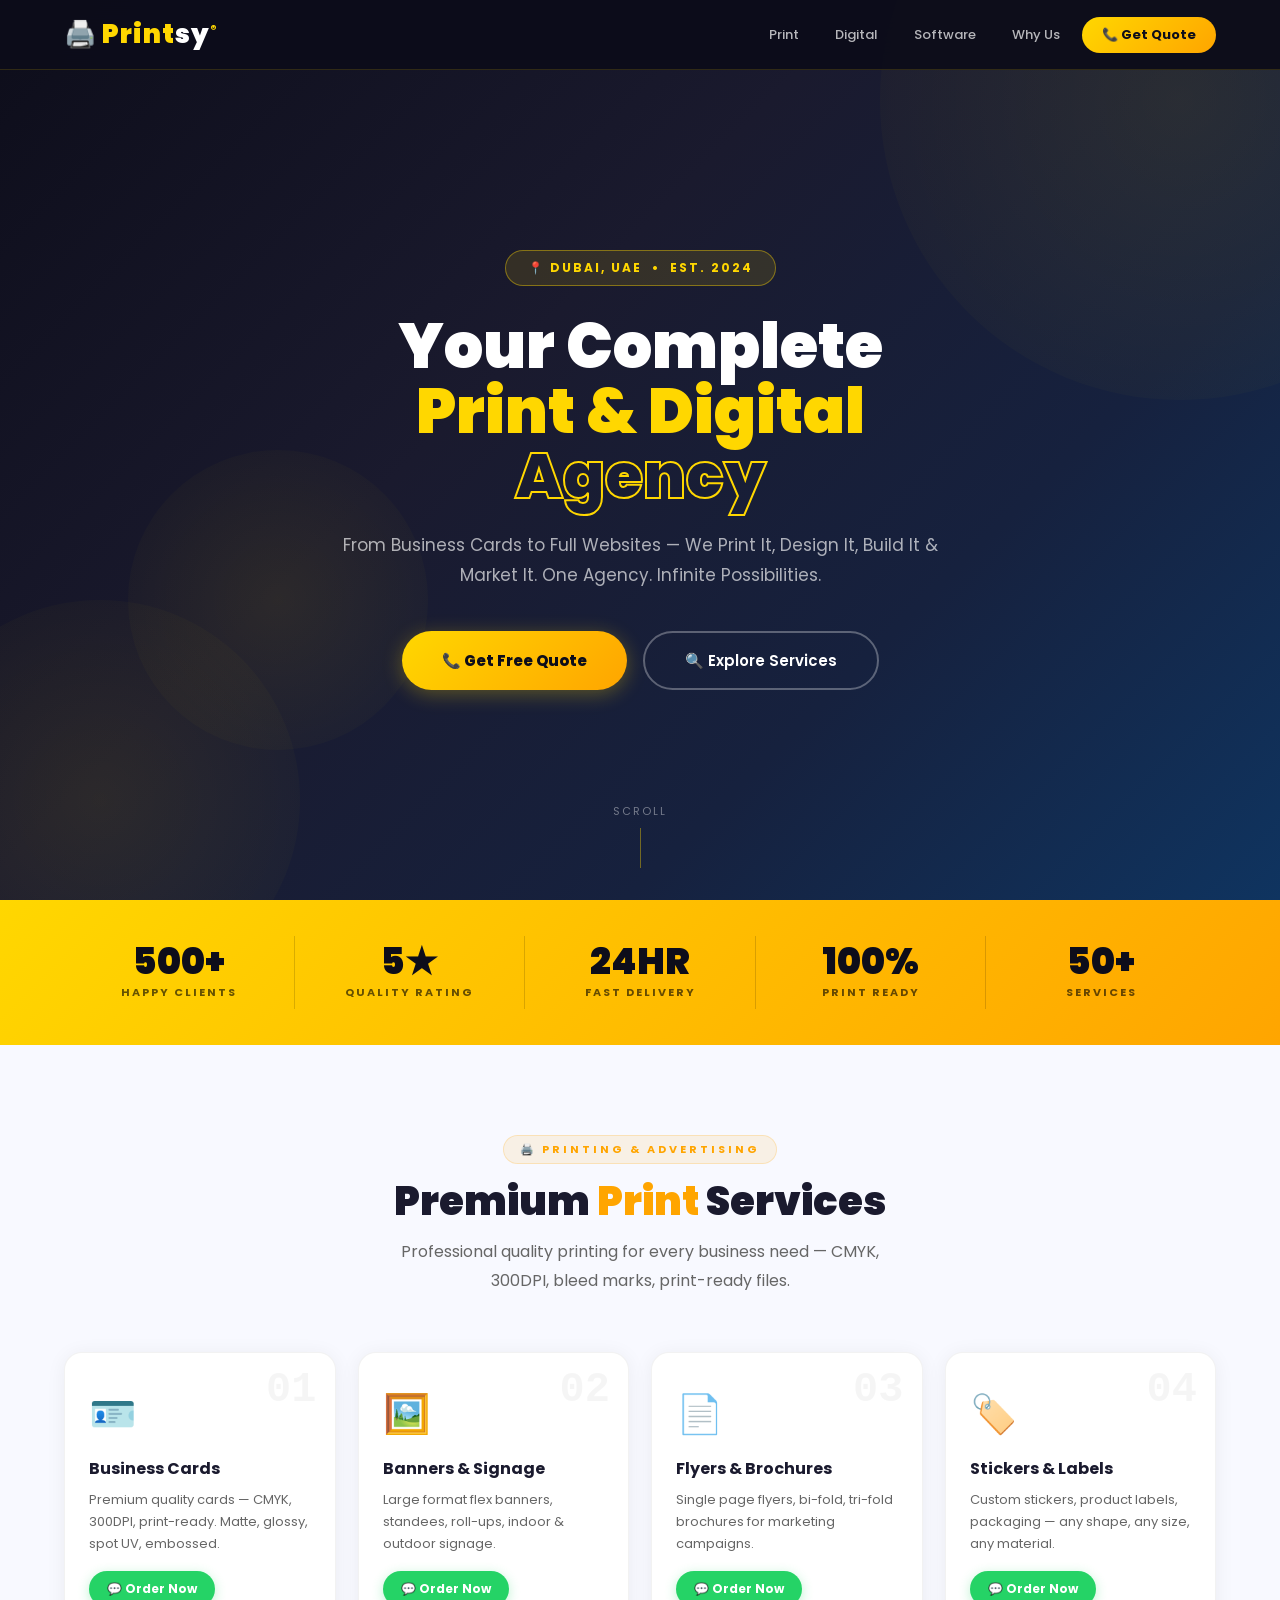
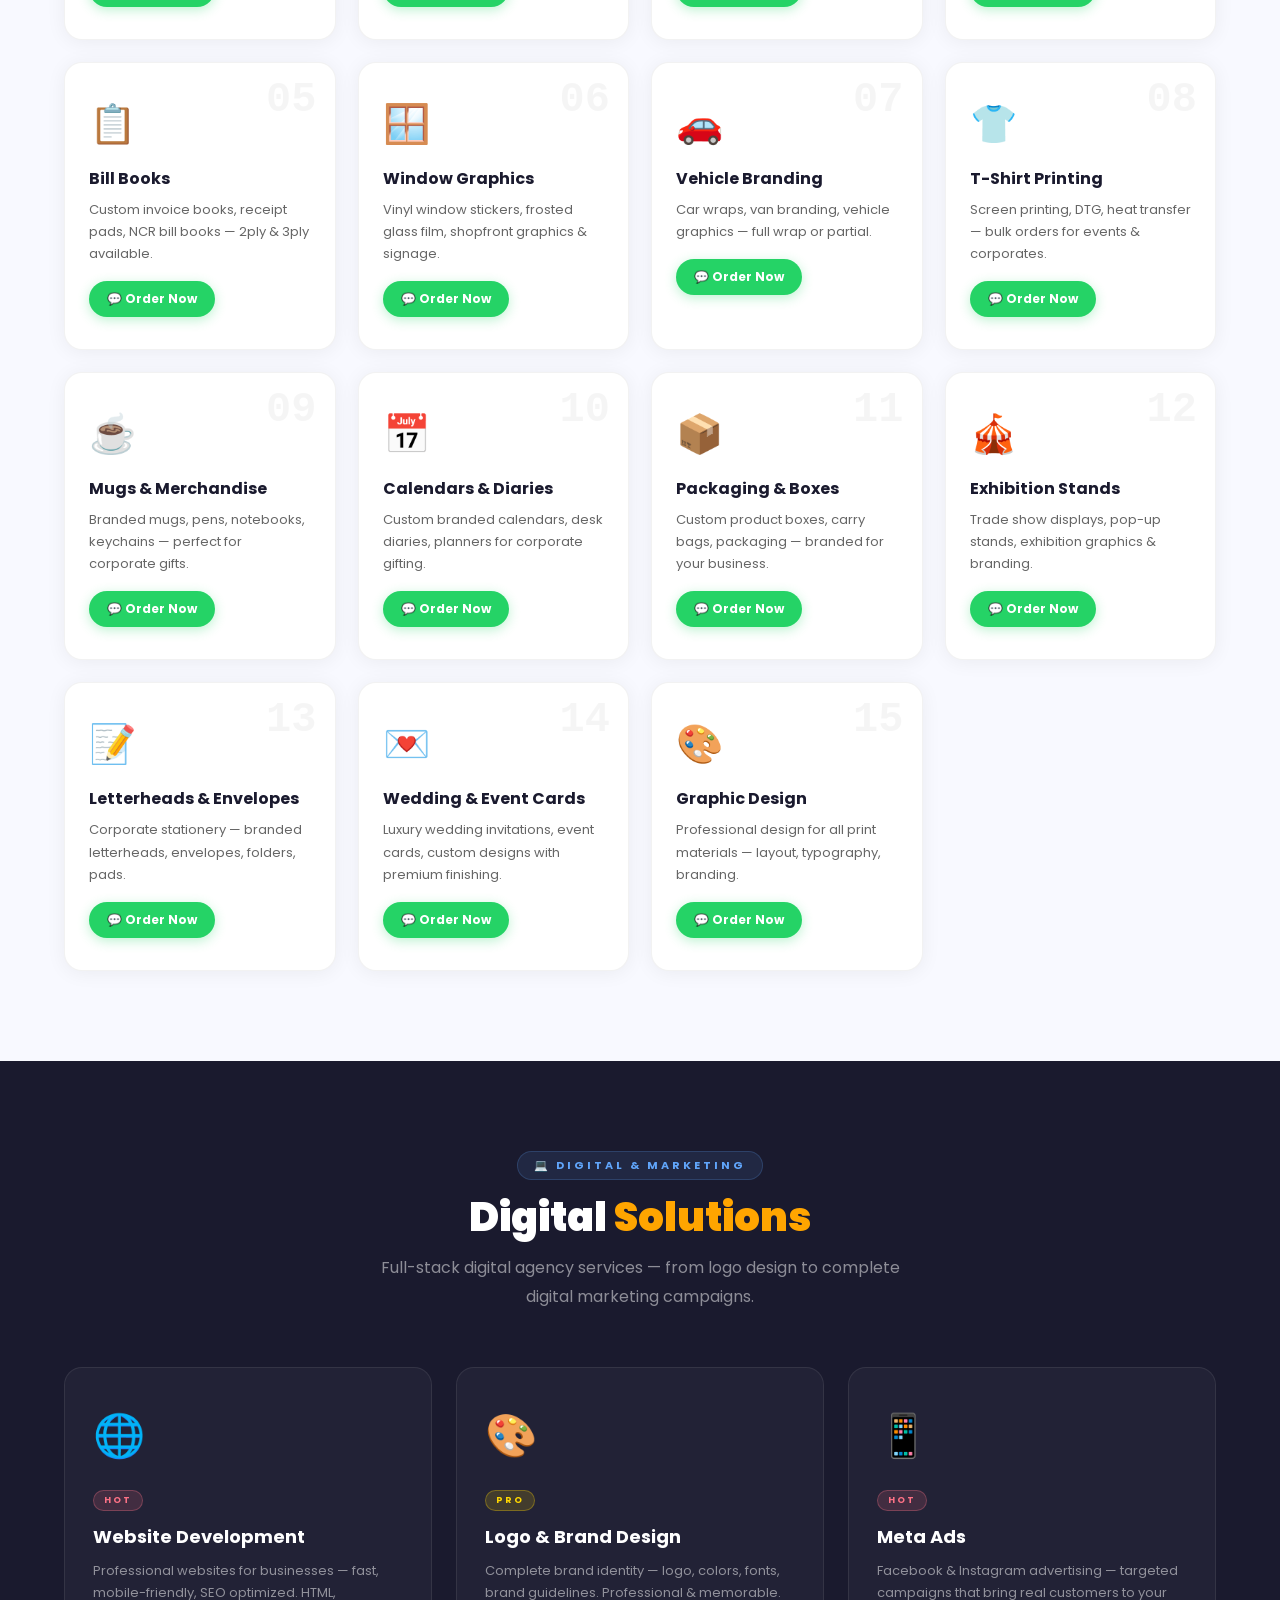
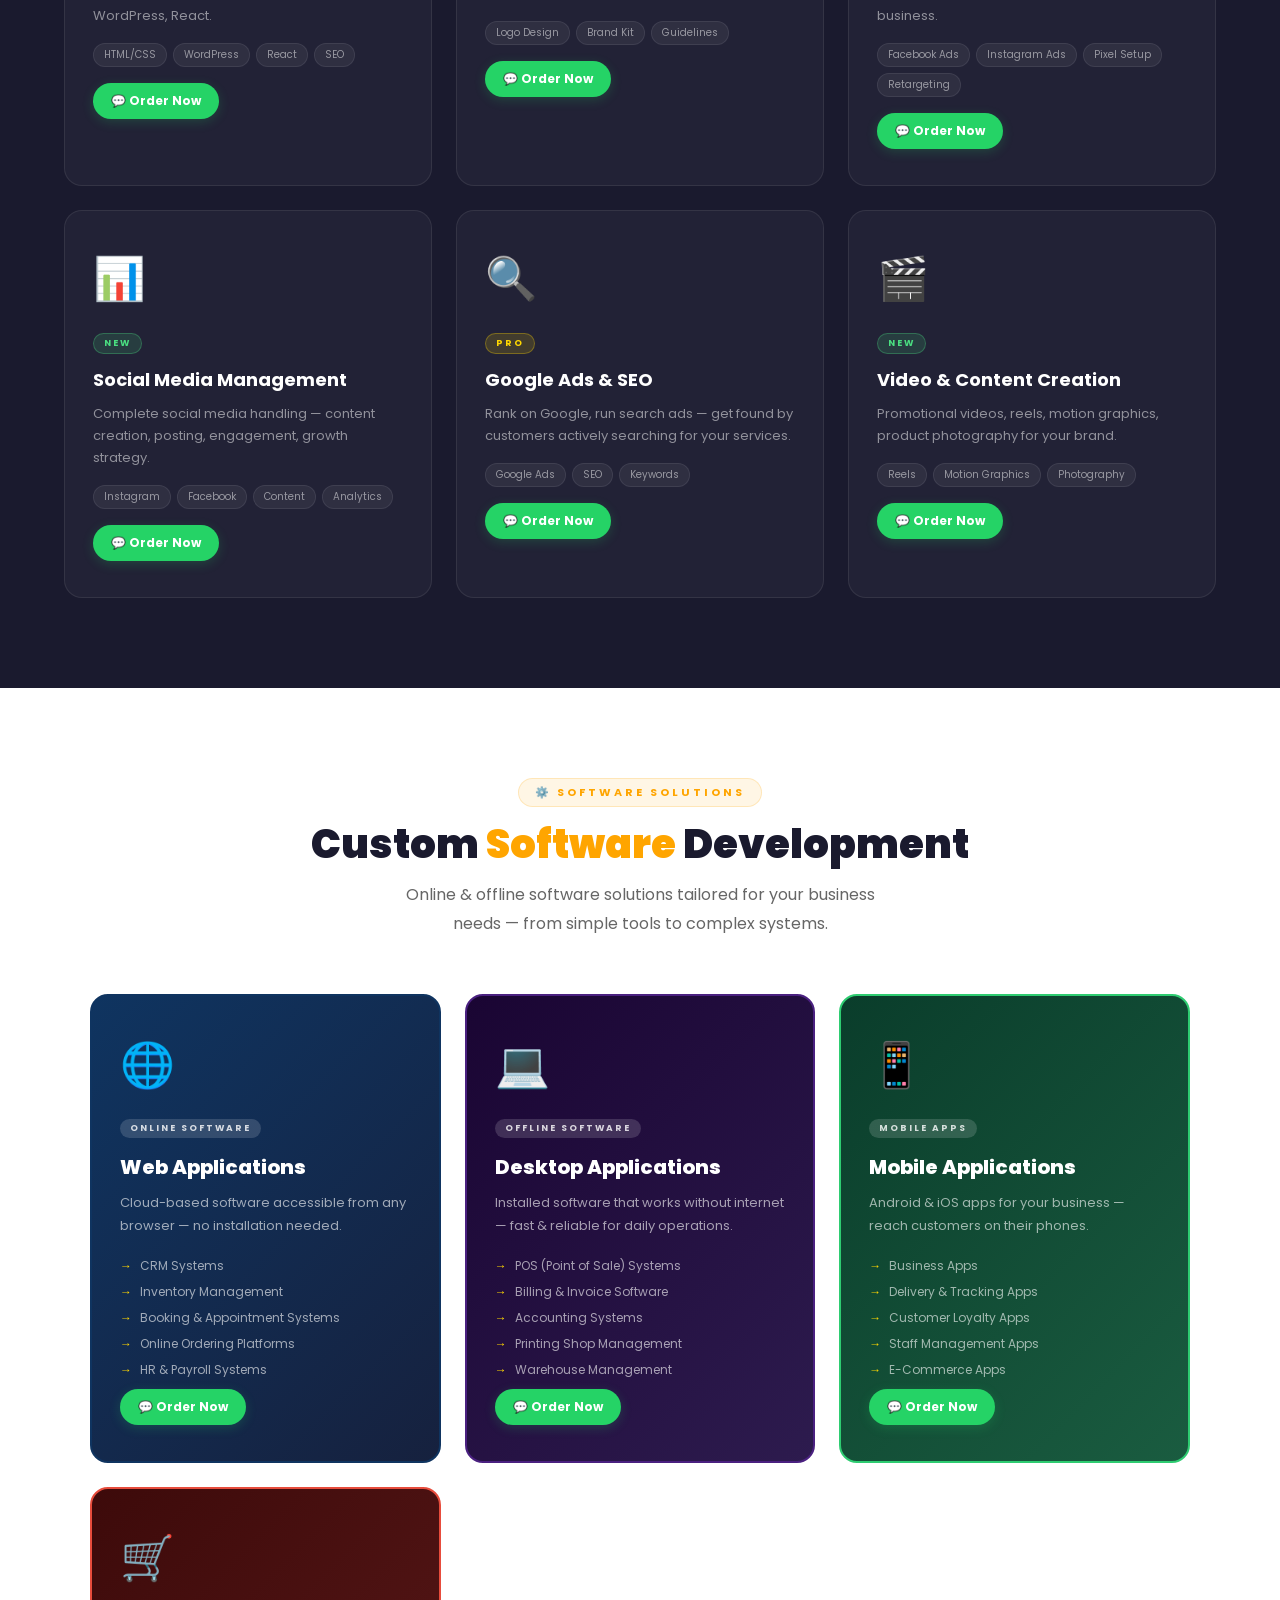
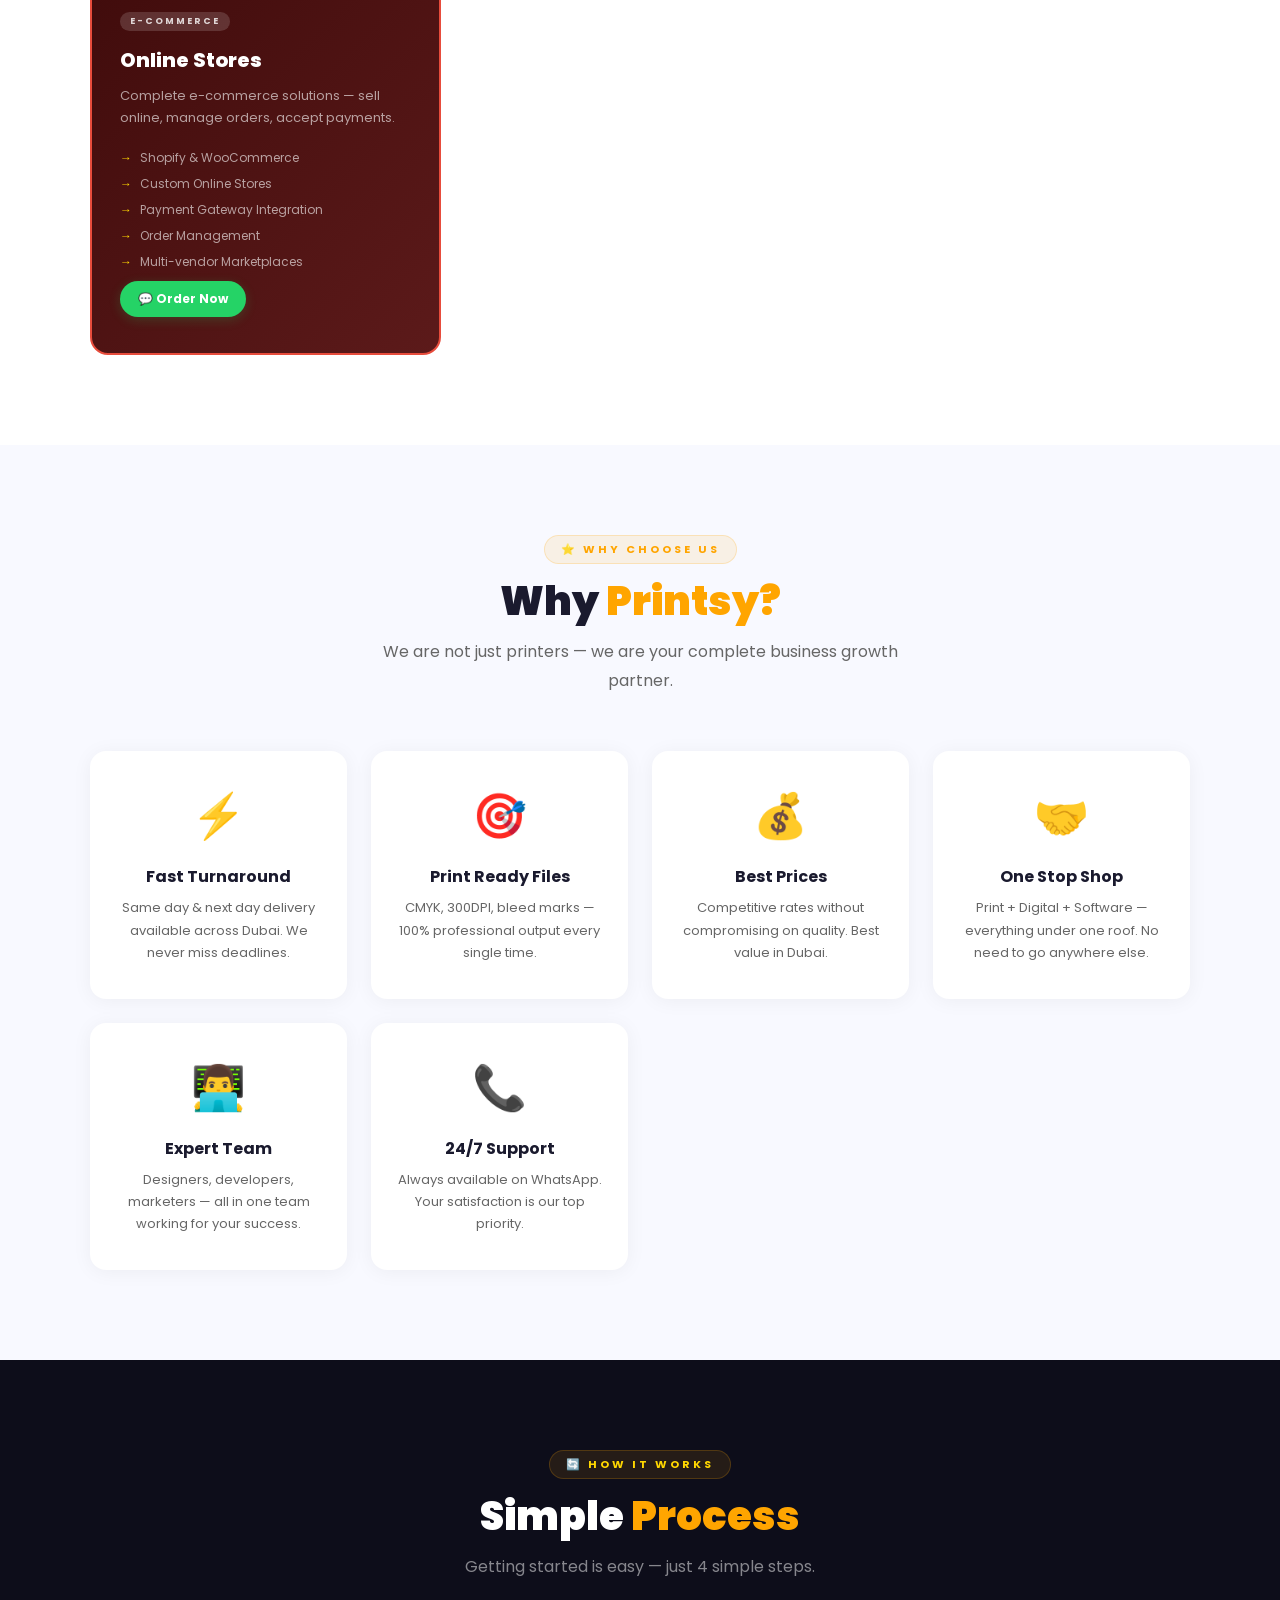
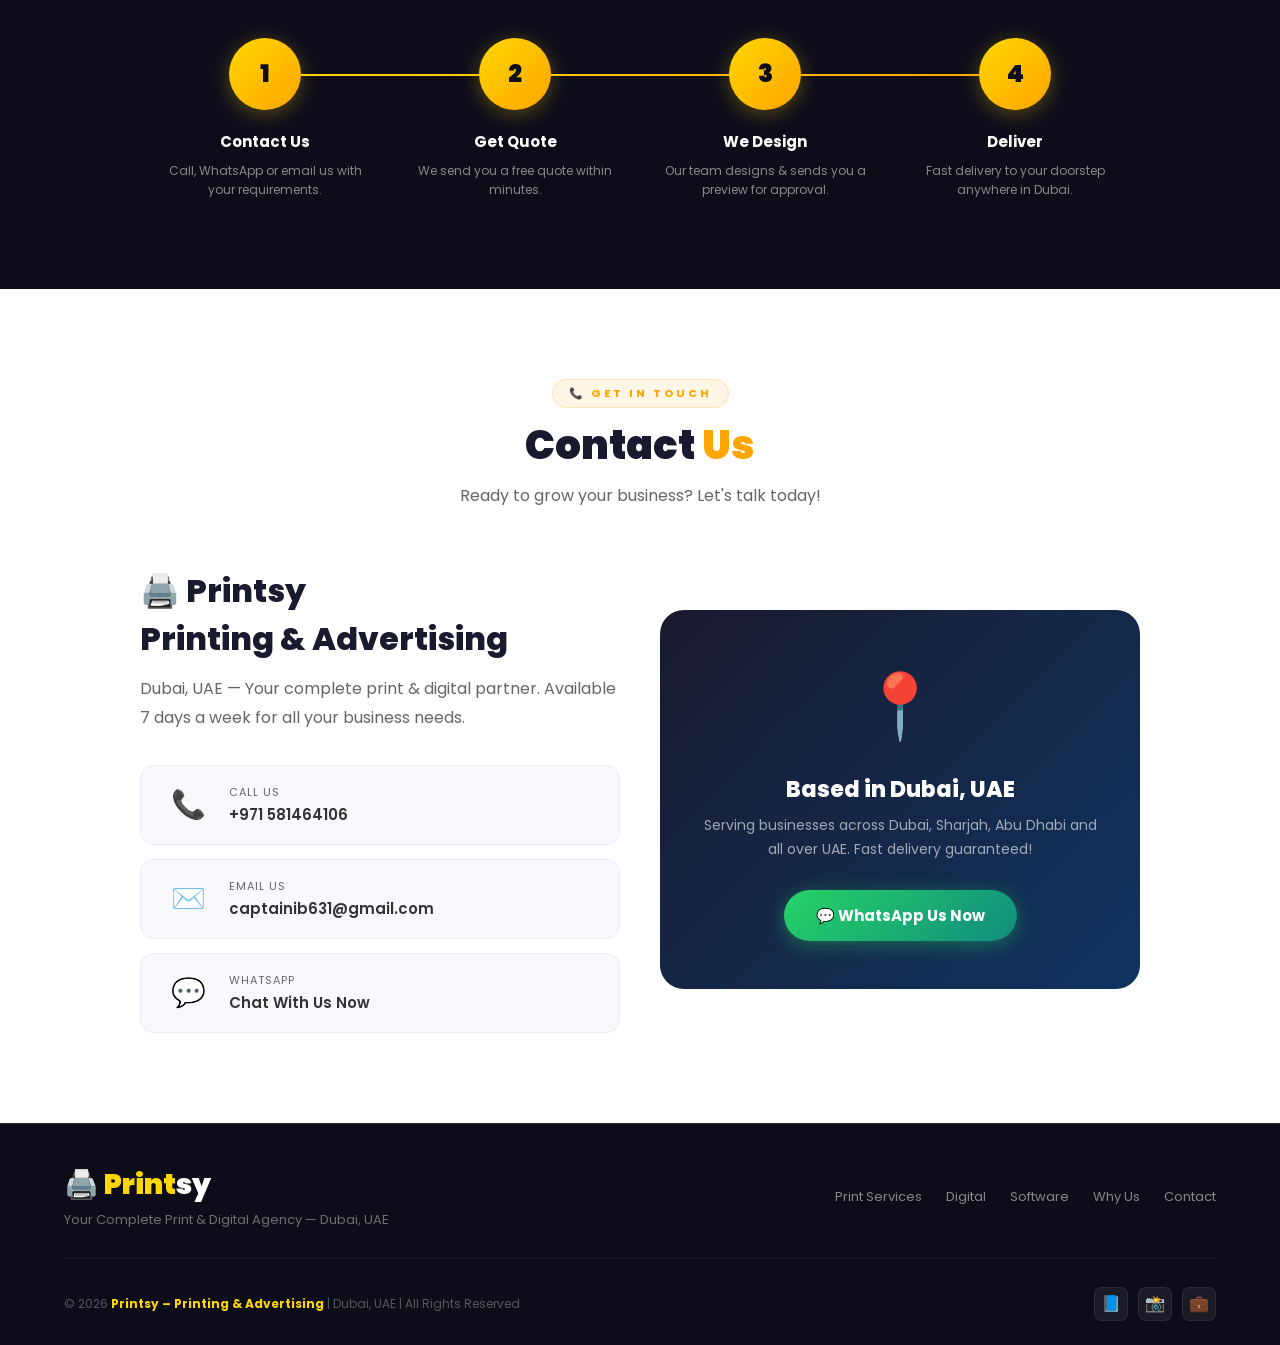
==== commit dd896d15: "WhatsApp order buttons added on all services" ====
--- a/index.html
+++ b/index.html
@@ -196,6 +196,32 @@
     .sc-icon { font-size:38px; margin-bottom:14px; display:block; position:relative; z-index:1; }
     .sc-title { font-size:16px; font-weight:700; color:var(--dark2); margin-bottom:8px; position:relative; z-index:1; transition:color 0.35s; }
     .sc-desc { font-size:13px; color:var(--text2); line-height:1.7; position:relative; z-index:1; transition:color 0.35s; }
+    .order-btn {
+      display:inline-flex; align-items:center; gap:7px;
+      margin-top:16px; padding:9px 18px; border-radius:50px;
+      background:#25D366; color:white; font-size:12px; font-weight:700;
+      text-decoration:none; transition:all 0.3s; position:relative; z-index:2;
+      box-shadow:0 3px 12px rgba(37,211,102,0.3);
+    }
+    .order-btn:hover { background:#128C7E; transform:translateY(-2px); box-shadow:0 6px 20px rgba(37,211,102,0.4); }
+    .service-card:hover .order-btn { background:rgba(0,0,0,0.2); box-shadow:none; }
+    .service-card:hover .order-btn:hover { background:rgba(0,0,0,0.35); }
+    .dc-order-btn {
+      display:inline-flex; align-items:center; gap:7px;
+      margin-top:16px; padding:9px 18px; border-radius:50px;
+      background:#25D366; color:white; font-size:12px; font-weight:700;
+      text-decoration:none; transition:all 0.3s;
+      box-shadow:0 3px 12px rgba(37,211,102,0.2);
+    }
+    .dc-order-btn:hover { background:#128C7E; transform:translateY(-2px); }
+    .soft-order-btn {
+      display:inline-flex; align-items:center; gap:7px;
+      margin-top:6px; padding:9px 18px; border-radius:50px;
+      background:#25D366; color:white; font-size:12px; font-weight:700;
+      text-decoration:none; transition:all 0.3s;
+      box-shadow:0 3px 12px rgba(37,211,102,0.2);
+    }
+    .soft-order-btn:hover { background:#128C7E; transform:translateY(-2px); }
 
     /* DIGITAL SERVICES */
     .digital-services { padding:90px 5%; background:var(--dark2); }
@@ -462,21 +488,21 @@
     <p class="section-desc">Professional quality printing for every business need — CMYK, 300DPI, bleed marks, print-ready files.</p>
   </div>
   <div class="services-grid">
-    <div class="service-card reveal"><span class="sc-num">01</span><span class="sc-icon">🪪</span><h3 class="sc-title">Business Cards</h3><p class="sc-desc">Premium quality cards — CMYK, 300DPI, print-ready. Matte, glossy, spot UV, embossed.</p></div>
-    <div class="service-card reveal"><span class="sc-num">02</span><span class="sc-icon">🖼️</span><h3 class="sc-title">Banners & Signage</h3><p class="sc-desc">Large format flex banners, standees, roll-ups, indoor & outdoor signage.</p></div>
-    <div class="service-card reveal"><span class="sc-num">03</span><span class="sc-icon">📄</span><h3 class="sc-title">Flyers & Brochures</h3><p class="sc-desc">Single page flyers, bi-fold, tri-fold brochures for marketing campaigns.</p></div>
-    <div class="service-card reveal"><span class="sc-num">04</span><span class="sc-icon">🏷️</span><h3 class="sc-title">Stickers & Labels</h3><p class="sc-desc">Custom stickers, product labels, packaging — any shape, any size, any material.</p></div>
-    <div class="service-card reveal"><span class="sc-num">05</span><span class="sc-icon">📋</span><h3 class="sc-title">Bill Books</h3><p class="sc-desc">Custom invoice books, receipt pads, NCR bill books — 2ply & 3ply available.</p></div>
-    <div class="service-card reveal"><span class="sc-num">06</span><span class="sc-icon">🪟</span><h3 class="sc-title">Window Graphics</h3><p class="sc-desc">Vinyl window stickers, frosted glass film, shopfront graphics & signage.</p></div>
-    <div class="service-card reveal"><span class="sc-num">07</span><span class="sc-icon">🚗</span><h3 class="sc-title">Vehicle Branding</h3><p class="sc-desc">Car wraps, van branding, vehicle graphics — full wrap or partial.</p></div>
-    <div class="service-card reveal"><span class="sc-num">08</span><span class="sc-icon">👕</span><h3 class="sc-title">T-Shirt Printing</h3><p class="sc-desc">Screen printing, DTG, heat transfer — bulk orders for events & corporates.</p></div>
-    <div class="service-card reveal"><span class="sc-num">09</span><span class="sc-icon">☕</span><h3 class="sc-title">Mugs & Merchandise</h3><p class="sc-desc">Branded mugs, pens, notebooks, keychains — perfect for corporate gifts.</p></div>
-    <div class="service-card reveal"><span class="sc-num">10</span><span class="sc-icon">📅</span><h3 class="sc-title">Calendars & Diaries</h3><p class="sc-desc">Custom branded calendars, desk diaries, planners for corporate gifting.</p></div>
-    <div class="service-card reveal"><span class="sc-num">11</span><span class="sc-icon">📦</span><h3 class="sc-title">Packaging & Boxes</h3><p class="sc-desc">Custom product boxes, carry bags, packaging — branded for your business.</p></div>
-    <div class="service-card reveal"><span class="sc-num">12</span><span class="sc-icon">🎪</span><h3 class="sc-title">Exhibition Stands</h3><p class="sc-desc">Trade show displays, pop-up stands, exhibition graphics & branding.</p></div>
-    <div class="service-card reveal"><span class="sc-num">13</span><span class="sc-icon">📝</span><h3 class="sc-title">Letterheads & Envelopes</h3><p class="sc-desc">Corporate stationery — branded letterheads, envelopes, folders, pads.</p></div>
-    <div class="service-card reveal"><span class="sc-num">14</span><span class="sc-icon">💌</span><h3 class="sc-title">Wedding & Event Cards</h3><p class="sc-desc">Luxury wedding invitations, event cards, custom designs with premium finishing.</p></div>
-    <div class="service-card reveal"><span class="sc-num">15</span><span class="sc-icon">🎨</span><h3 class="sc-title">Graphic Design</h3><p class="sc-desc">Professional design for all print materials — layout, typography, branding.</p></div>
+    <div class="service-card reveal"><span class="sc-num">01</span><span class="sc-icon">🪪</span><h3 class="sc-title">Business Cards</h3><p class="sc-desc">Premium quality cards — CMYK, 300DPI, print-ready. Matte, glossy, spot UV, embossed.</p><a href="https://wa.me/971581464106?text=Hi%20Printsy!%20I%20want%20to%20order%20Business%20Cards.%20Please%20share%20details%20and%20pricing." class="order-btn" target="_blank">💬 Order Now</a></div>
+    <div class="service-card reveal"><span class="sc-num">02</span><span class="sc-icon">🖼️</span><h3 class="sc-title">Banners & Signage</h3><p class="sc-desc">Large format flex banners, standees, roll-ups, indoor & outdoor signage.</p><a href="https://wa.me/971581464106?text=Hi%20Printsy!%20I%20want%20to%20order%20Banners%20%26%20Signage.%20Please%20share%20details%20and%20pricing." class="order-btn" target="_blank">💬 Order Now</a></div>
+    <div class="service-card reveal"><span class="sc-num">03</span><span class="sc-icon">📄</span><h3 class="sc-title">Flyers & Brochures</h3><p class="sc-desc">Single page flyers, bi-fold, tri-fold brochures for marketing campaigns.</p><a href="https://wa.me/971581464106?text=Hi%20Printsy!%20I%20want%20to%20order%20Flyers%20%26%20Brochures.%20Please%20share%20details%20and%20pricing." class="order-btn" target="_blank">💬 Order Now</a></div>
+    <div class="service-card reveal"><span class="sc-num">04</span><span class="sc-icon">🏷️</span><h3 class="sc-title">Stickers & Labels</h3><p class="sc-desc">Custom stickers, product labels, packaging — any shape, any size, any material.</p><a href="https://wa.me/971581464106?text=Hi%20Printsy!%20I%20want%20to%20order%20Stickers%20%26%20Labels.%20Please%20share%20details%20and%20pricing." class="order-btn" target="_blank">💬 Order Now</a></div>
+    <div class="service-card reveal"><span class="sc-num">05</span><span class="sc-icon">📋</span><h3 class="sc-title">Bill Books</h3><p class="sc-desc">Custom invoice books, receipt pads, NCR bill books — 2ply & 3ply available.</p><a href="https://wa.me/971581464106?text=Hi%20Printsy!%20I%20want%20to%20order%20Bill%20Books.%20Please%20share%20details%20and%20pricing." class="order-btn" target="_blank">💬 Order Now</a></div>
+    <div class="service-card reveal"><span class="sc-num">06</span><span class="sc-icon">🪟</span><h3 class="sc-title">Window Graphics</h3><p class="sc-desc">Vinyl window stickers, frosted glass film, shopfront graphics & signage.</p><a href="https://wa.me/971581464106?text=Hi%20Printsy!%20I%20want%20to%20order%20Window%20Graphics.%20Please%20share%20details%20and%20pricing." class="order-btn" target="_blank">💬 Order Now</a></div>
+    <div class="service-card reveal"><span class="sc-num">07</span><span class="sc-icon">🚗</span><h3 class="sc-title">Vehicle Branding</h3><p class="sc-desc">Car wraps, van branding, vehicle graphics — full wrap or partial.</p><a href="https://wa.me/971581464106?text=Hi%20Printsy!%20I%20want%20to%20order%20Vehicle%20Branding.%20Please%20share%20details%20and%20pricing." class="order-btn" target="_blank">💬 Order Now</a></div>
+    <div class="service-card reveal"><span class="sc-num">08</span><span class="sc-icon">👕</span><h3 class="sc-title">T-Shirt Printing</h3><p class="sc-desc">Screen printing, DTG, heat transfer — bulk orders for events & corporates.</p><a href="https://wa.me/971581464106?text=Hi%20Printsy!%20I%20want%20to%20order%20T-Shirt%20Printing.%20Please%20share%20details%20and%20pricing." class="order-btn" target="_blank">💬 Order Now</a></div>
+    <div class="service-card reveal"><span class="sc-num">09</span><span class="sc-icon">☕</span><h3 class="sc-title">Mugs & Merchandise</h3><p class="sc-desc">Branded mugs, pens, notebooks, keychains — perfect for corporate gifts.</p><a href="https://wa.me/971581464106?text=Hi%20Printsy!%20I%20want%20to%20order%20Mugs%20%26%20Merchandise.%20Please%20share%20details%20and%20pricing." class="order-btn" target="_blank">💬 Order Now</a></div>
+    <div class="service-card reveal"><span class="sc-num">10</span><span class="sc-icon">📅</span><h3 class="sc-title">Calendars & Diaries</h3><p class="sc-desc">Custom branded calendars, desk diaries, planners for corporate gifting.</p><a href="https://wa.me/971581464106?text=Hi%20Printsy!%20I%20want%20to%20order%20Calendars%20%26%20Diaries.%20Please%20share%20details%20and%20pricing." class="order-btn" target="_blank">💬 Order Now</a></div>
+    <div class="service-card reveal"><span class="sc-num">11</span><span class="sc-icon">📦</span><h3 class="sc-title">Packaging & Boxes</h3><p class="sc-desc">Custom product boxes, carry bags, packaging — branded for your business.</p><a href="https://wa.me/971581464106?text=Hi%20Printsy!%20I%20want%20to%20order%20Packaging%20%26%20Boxes.%20Please%20share%20details%20and%20pricing." class="order-btn" target="_blank">💬 Order Now</a></div>
+    <div class="service-card reveal"><span class="sc-num">12</span><span class="sc-icon">🎪</span><h3 class="sc-title">Exhibition Stands</h3><p class="sc-desc">Trade show displays, pop-up stands, exhibition graphics & branding.</p><a href="https://wa.me/971581464106?text=Hi%20Printsy!%20I%20want%20to%20order%20Exhibition%20Stands.%20Please%20share%20details%20and%20pricing." class="order-btn" target="_blank">💬 Order Now</a></div>
+    <div class="service-card reveal"><span class="sc-num">13</span><span class="sc-icon">📝</span><h3 class="sc-title">Letterheads & Envelopes</h3><p class="sc-desc">Corporate stationery — branded letterheads, envelopes, folders, pads.</p><a href="https://wa.me/971581464106?text=Hi%20Printsy!%20I%20want%20to%20order%20Letterheads%20%26%20Envelopes.%20Please%20share%20details%20and%20pricing." class="order-btn" target="_blank">💬 Order Now</a></div>
+    <div class="service-card reveal"><span class="sc-num">14</span><span class="sc-icon">💌</span><h3 class="sc-title">Wedding & Event Cards</h3><p class="sc-desc">Luxury wedding invitations, event cards, custom designs with premium finishing.</p><a href="https://wa.me/971581464106?text=Hi%20Printsy!%20I%20want%20to%20order%20Wedding%20%26%20Event%20Cards.%20Please%20share%20details%20and%20pricing." class="order-btn" target="_blank">💬 Order Now</a></div>
+    <div class="service-card reveal"><span class="sc-num">15</span><span class="sc-icon">🎨</span><h3 class="sc-title">Graphic Design</h3><p class="sc-desc">Professional design for all print materials — layout, typography, branding.</p><a href="https://wa.me/971581464106?text=Hi%20Printsy!%20I%20want%20to%20order%20Graphic%20Design.%20Please%20share%20details%20and%20pricing." class="order-btn" target="_blank">💬 Order Now</a></div>
   </div>
 </section>
 
@@ -496,6 +522,7 @@
       <div class="dc-features">
         <span class="dc-feature">HTML/CSS</span><span class="dc-feature">WordPress</span><span class="dc-feature">React</span><span class="dc-feature">SEO</span>
       </div>
+      <a href="https://wa.me/971581464106?text=Hi%20Printsy!%20I%20want%20Website%20Development%20service.%20Please%20share%20details%20and%20pricing." class="dc-order-btn" target="_blank">💬 Order Now</a>
     </div>
     <div class="digital-card reveal">
       <span class="dc-icon">🎨</span>
@@ -505,6 +532,7 @@
       <div class="dc-features">
         <span class="dc-feature">Logo Design</span><span class="dc-feature">Brand Kit</span><span class="dc-feature">Guidelines</span>
       </div>
+      <a href="https://wa.me/971581464106?text=Hi%20Printsy!%20I%20want%20Logo%20%26%20Brand%20Design%20service.%20Please%20share%20details%20and%20pricing." class="dc-order-btn" target="_blank">💬 Order Now</a>
     </div>
     <div class="digital-card reveal">
       <span class="dc-icon">📱</span>
@@ -514,6 +542,7 @@
       <div class="dc-features">
         <span class="dc-feature">Facebook Ads</span><span class="dc-feature">Instagram Ads</span><span class="dc-feature">Pixel Setup</span><span class="dc-feature">Retargeting</span>
       </div>
+      <a href="https://wa.me/971581464106?text=Hi%20Printsy!%20I%20want%20Meta%20Ads%20service.%20Please%20share%20details%20and%20pricing." class="dc-order-btn" target="_blank">💬 Order Now</a>
     </div>
     <div class="digital-card reveal">
       <span class="dc-icon">📊</span>
@@ -523,6 +552,7 @@
       <div class="dc-features">
         <span class="dc-feature">Instagram</span><span class="dc-feature">Facebook</span><span class="dc-feature">Content</span><span class="dc-feature">Analytics</span>
       </div>
+      <a href="https://wa.me/971581464106?text=Hi%20Printsy!%20I%20want%20Social%20Media%20Management%20service.%20Please%20share%20details%20and%20pricing." class="dc-order-btn" target="_blank">💬 Order Now</a>
     </div>
     <div class="digital-card reveal">
       <span class="dc-icon">🔍</span>
@@ -532,6 +562,7 @@
       <div class="dc-features">
         <span class="dc-feature">Google Ads</span><span class="dc-feature">SEO</span><span class="dc-feature">Keywords</span>
       </div>
+      <a href="https://wa.me/971581464106?text=Hi%20Printsy!%20I%20want%20Google%20Ads%20%26%20SEO%20service.%20Please%20share%20details%20and%20pricing." class="dc-order-btn" target="_blank">💬 Order Now</a>
     </div>
     <div class="digital-card reveal">
       <span class="dc-icon">🎬</span>
@@ -541,6 +572,7 @@
       <div class="dc-features">
         <span class="dc-feature">Reels</span><span class="dc-feature">Motion Graphics</span><span class="dc-feature">Photography</span>
       </div>
+      <a href="https://wa.me/971581464106?text=Hi%20Printsy!%20I%20want%20Video%20%26%20Content%20Creation%20service.%20Please%20share%20details%20and%20pricing." class="dc-order-btn" target="_blank">💬 Order Now</a>
     </div>
   </div>
 </section>
@@ -565,6 +597,7 @@
         <li>Online Ordering Platforms</li>
         <li>HR & Payroll Systems</li>
       </ul>
+      <a href="https://wa.me/971581464106?text=Hi%20Printsy!%20I%20need%20Online%20Web%20Application%20software.%20Please%20share%20details%20and%20pricing." class="soft-order-btn" target="_blank">💬 Order Now</a>
     </div>
     <div class="soft-card offline reveal">
       <div class="soft-icon">💻</div>
@@ -578,6 +611,7 @@
         <li>Printing Shop Management</li>
         <li>Warehouse Management</li>
       </ul>
+      <a href="https://wa.me/971581464106?text=Hi%20Printsy!%20I%20need%20Offline%20Desktop%20Application%20software.%20Please%20share%20details%20and%20pricing." class="soft-order-btn" target="_blank">💬 Order Now</a>
     </div>
     <div class="soft-card mobile reveal">
       <div class="soft-icon">📱</div>
@@ -591,6 +625,7 @@
         <li>Staff Management Apps</li>
         <li>E-Commerce Apps</li>
       </ul>
+      <a href="https://wa.me/971581464106?text=Hi%20Printsy!%20I%20need%20a%20Mobile%20App%20developed.%20Please%20share%20details%20and%20pricing." class="soft-order-btn" target="_blank">💬 Order Now</a>
     </div>
     <div class="soft-card ecom reveal">
       <div class="soft-icon">🛒</div>
@@ -604,6 +639,7 @@
         <li>Order Management</li>
         <li>Multi-vendor Marketplaces</li>
       </ul>
+      <a href="https://wa.me/971581464106?text=Hi%20Printsy!%20I%20need%20an%20E-Commerce%20Online%20Store.%20Please%20share%20details%20and%20pricing." class="soft-order-btn" target="_blank">💬 Order Now</a>
     </div>
   </div>
 </section>
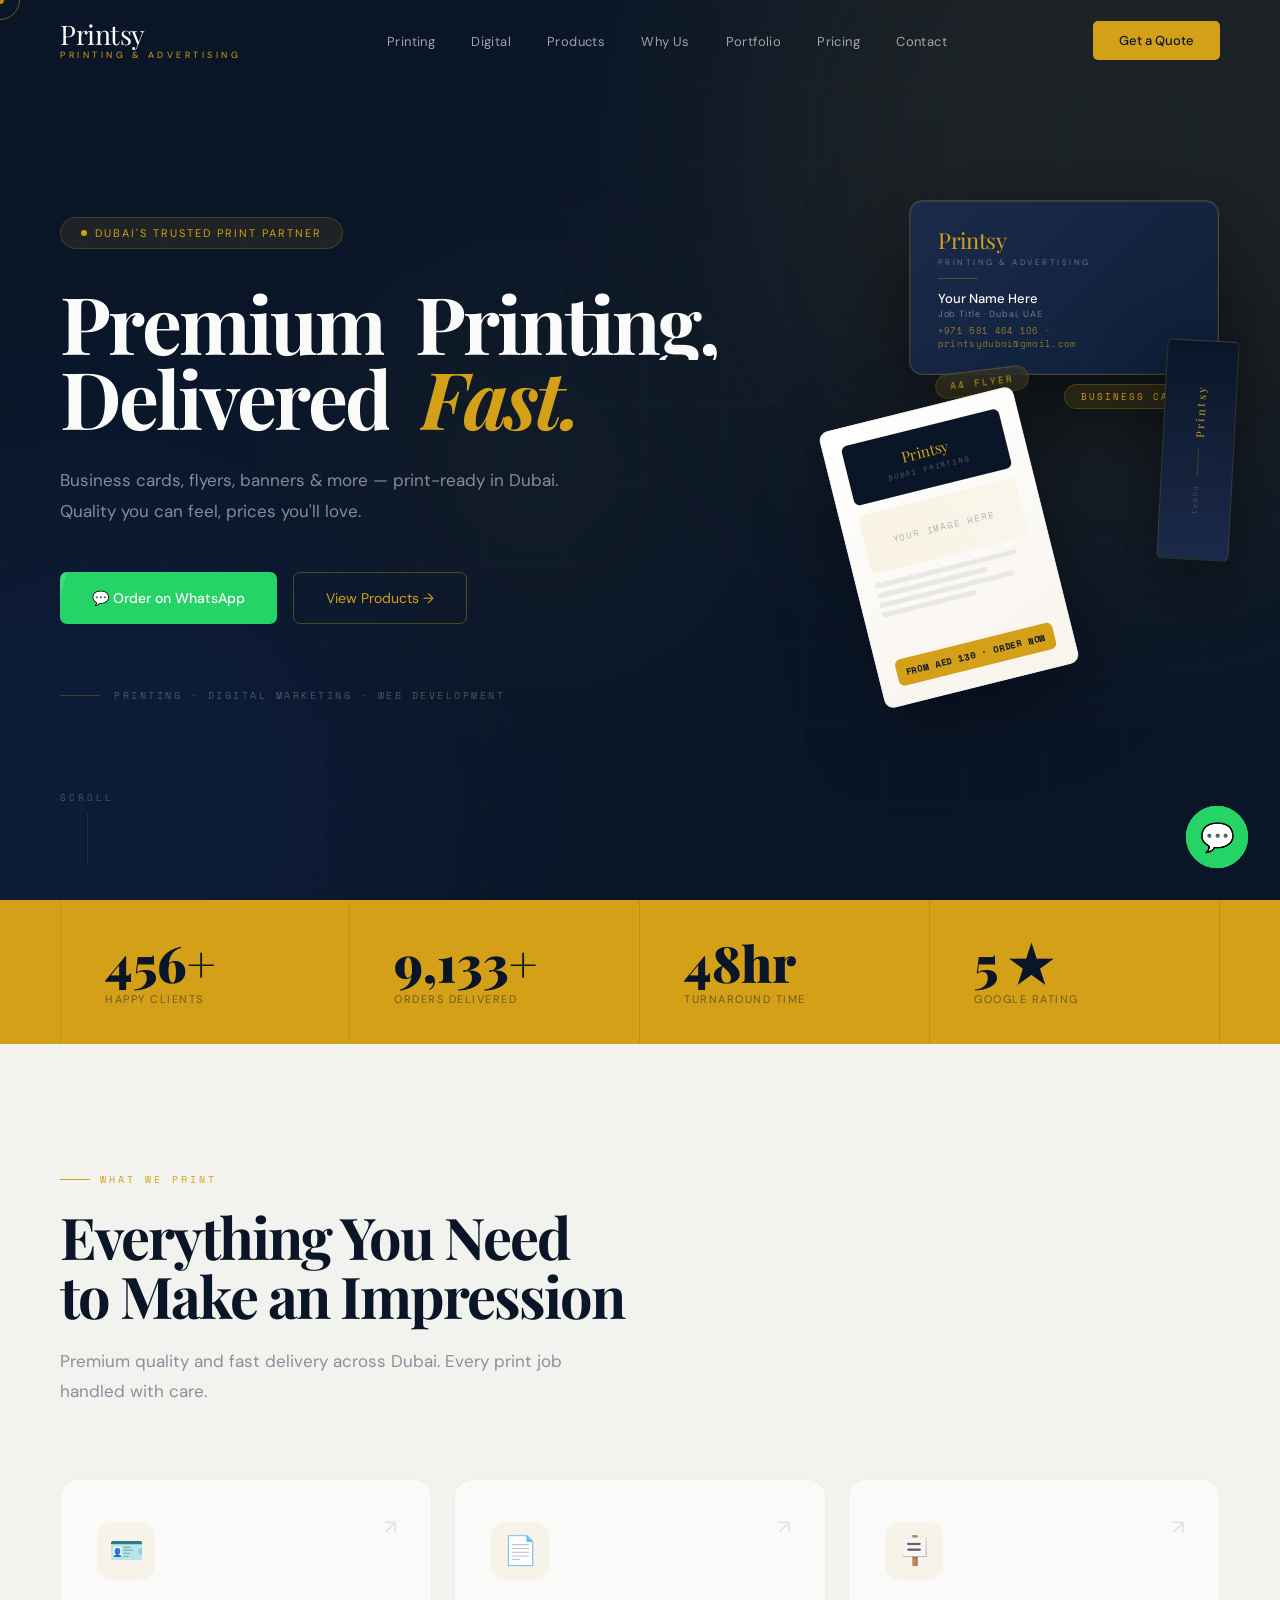
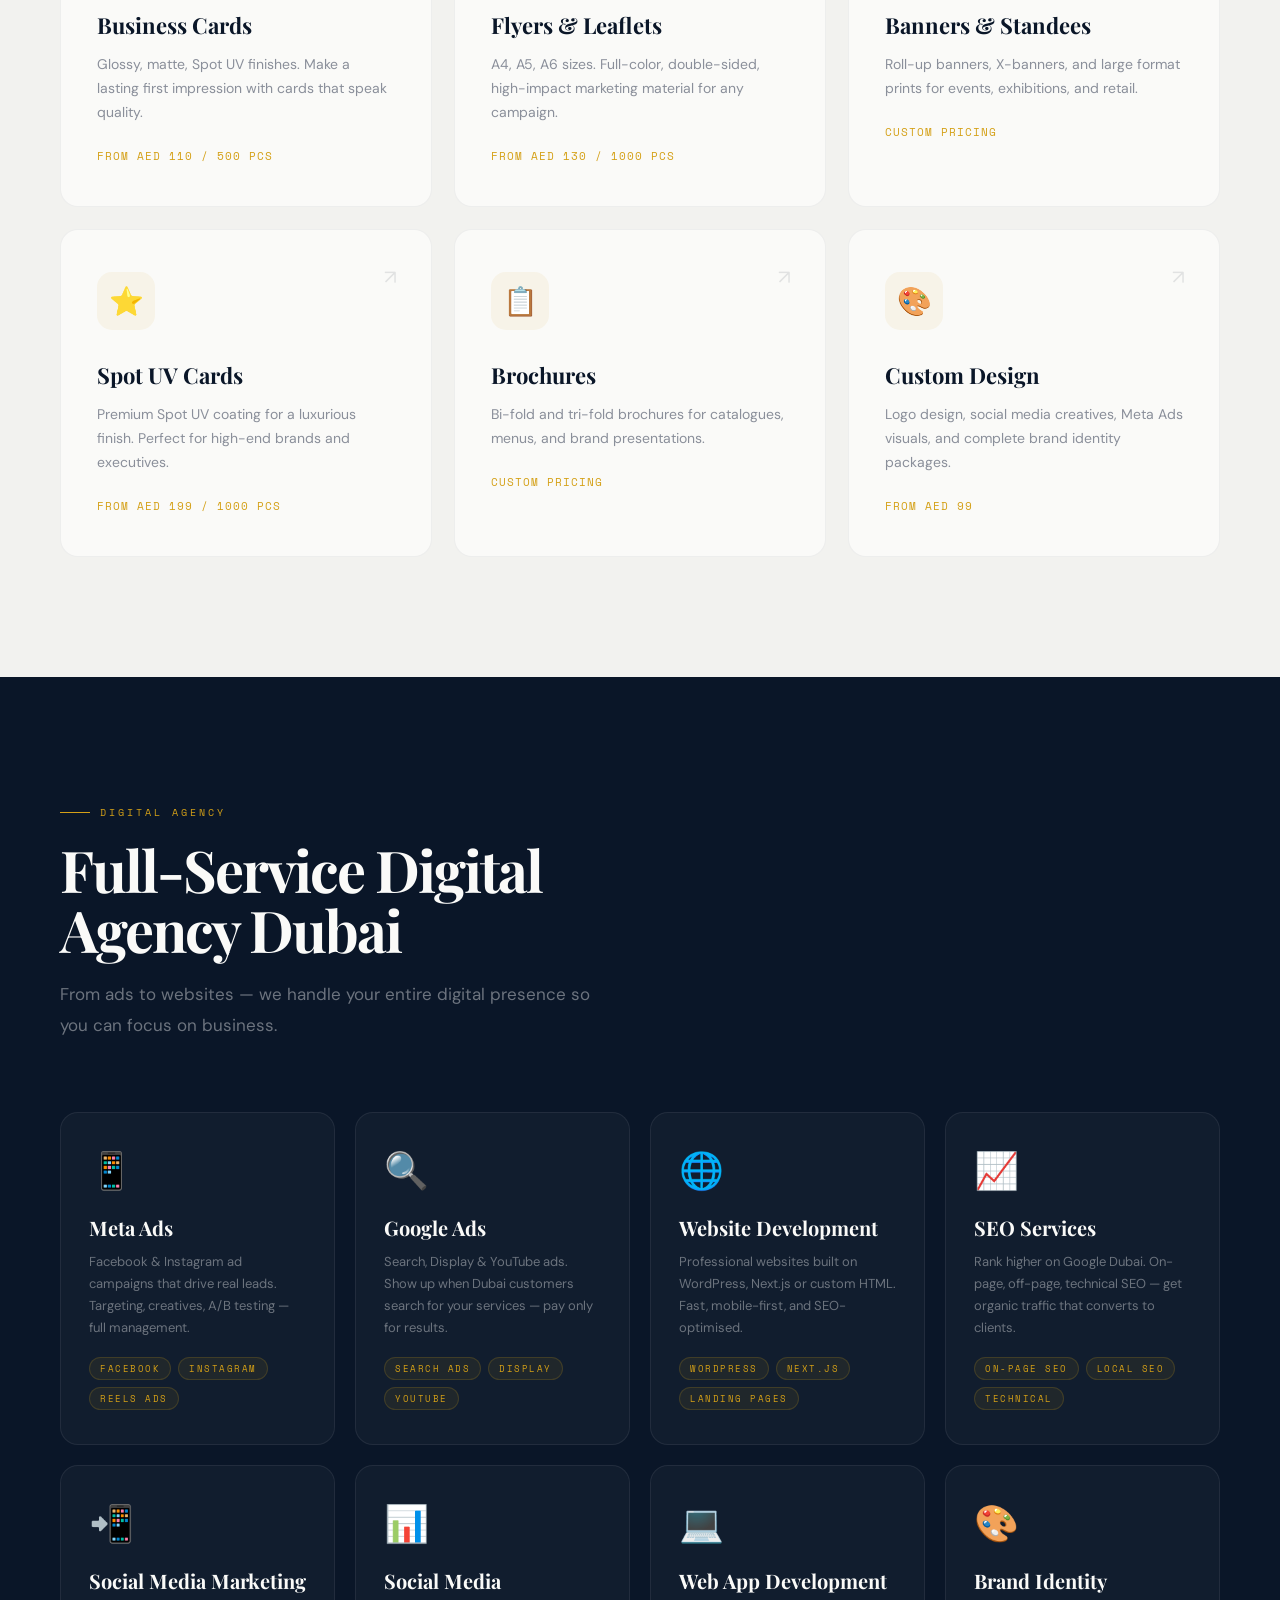
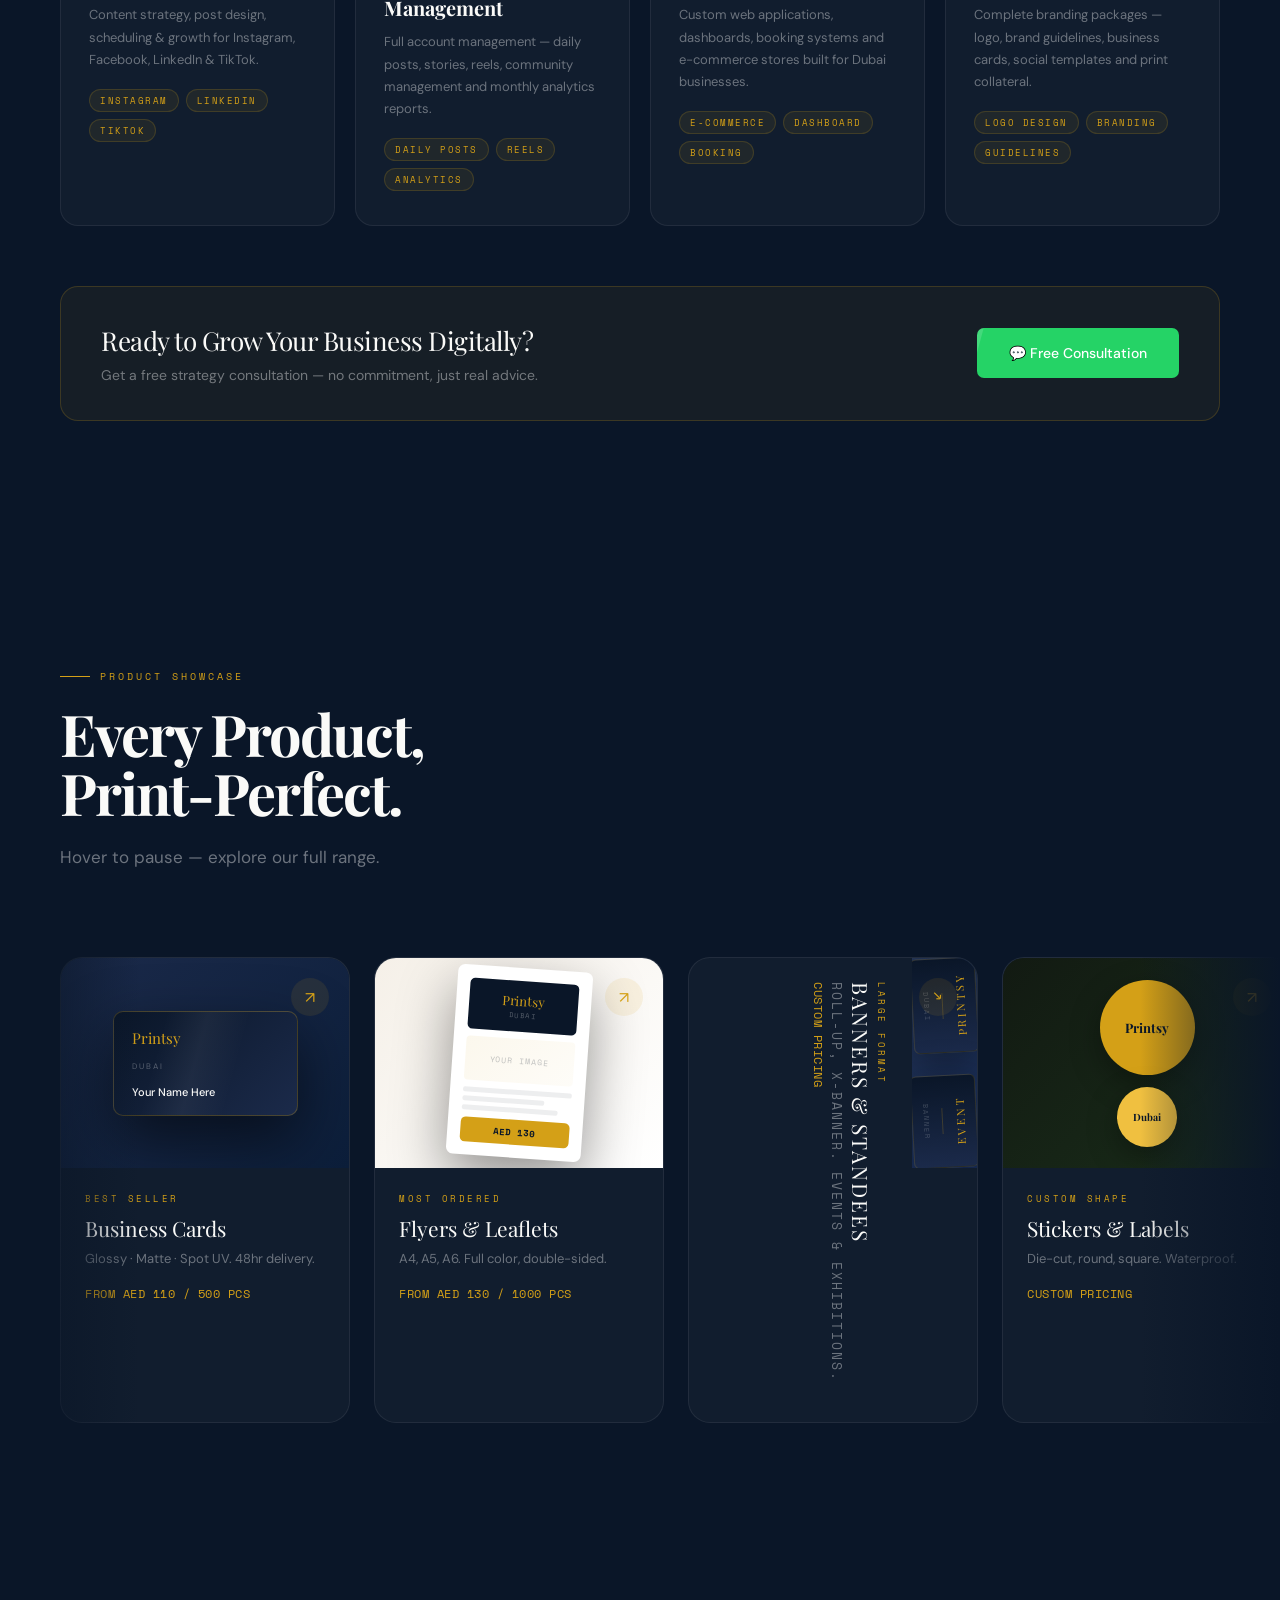
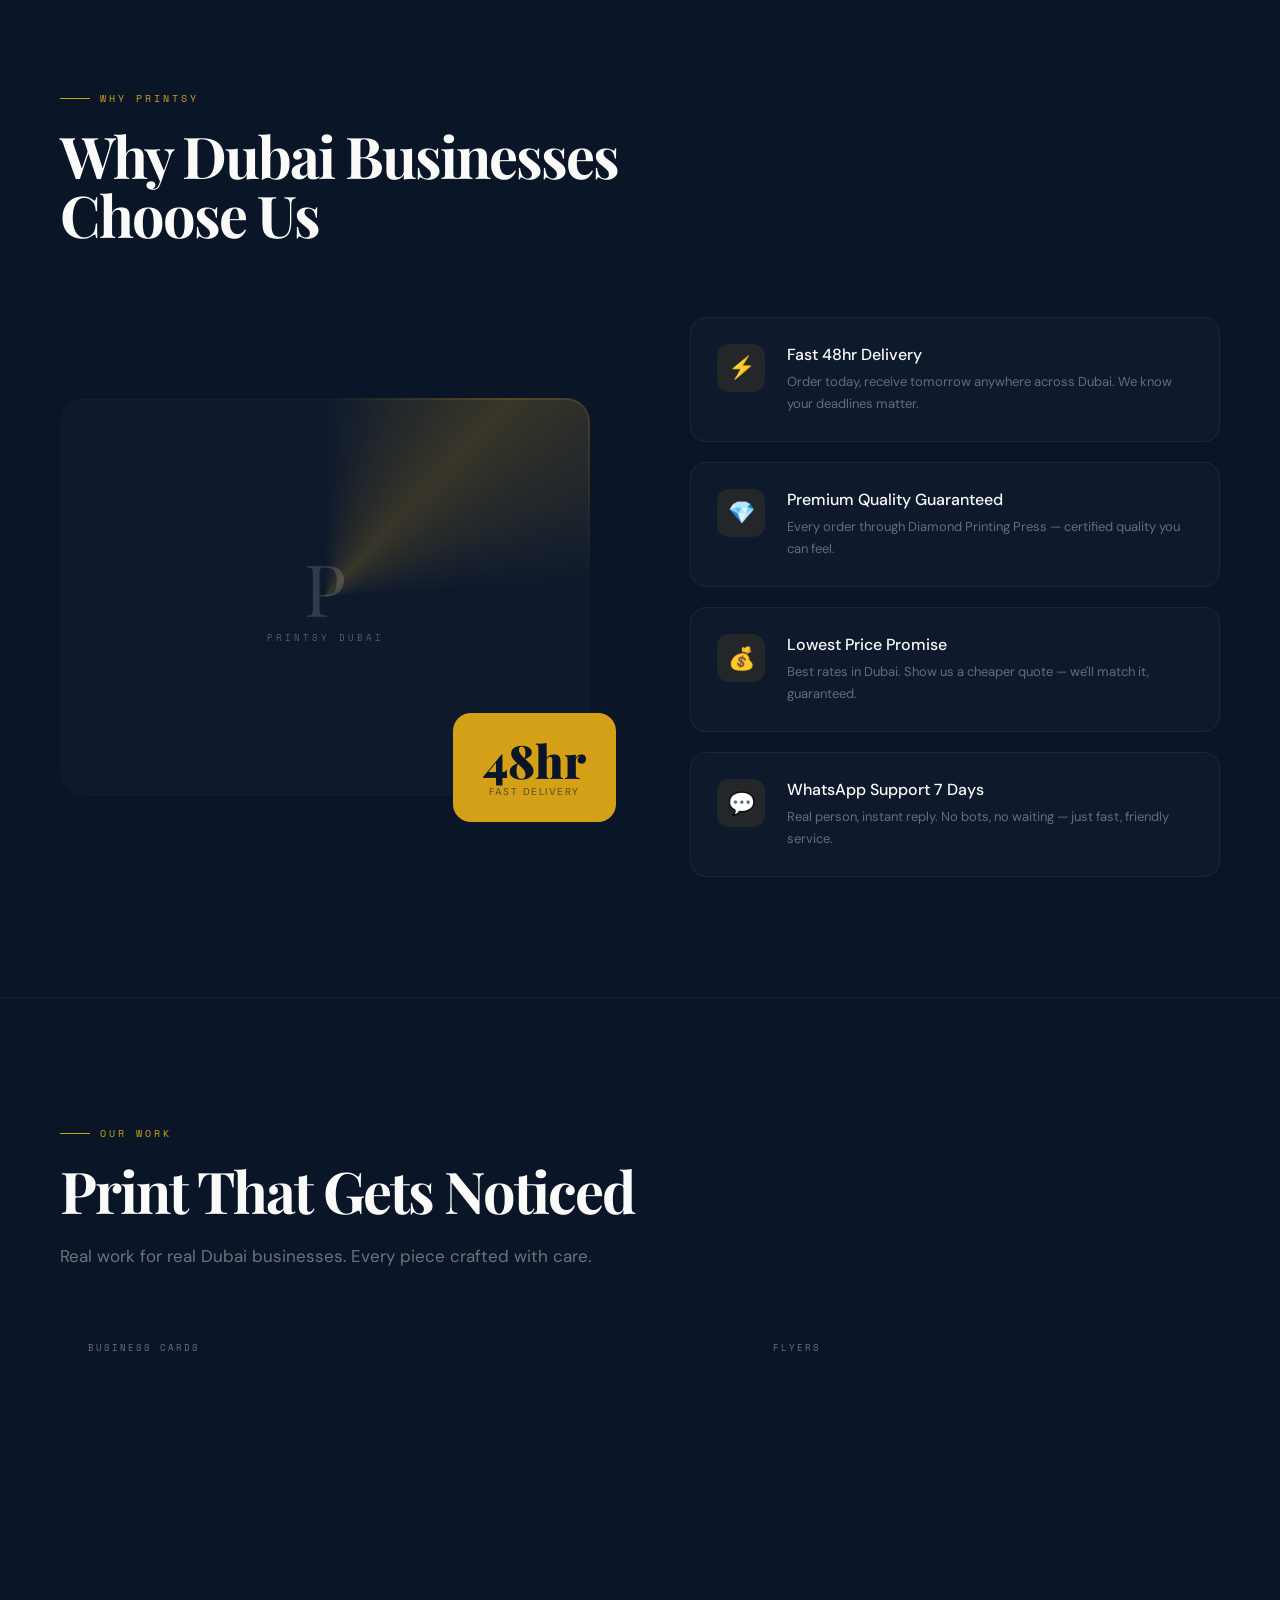
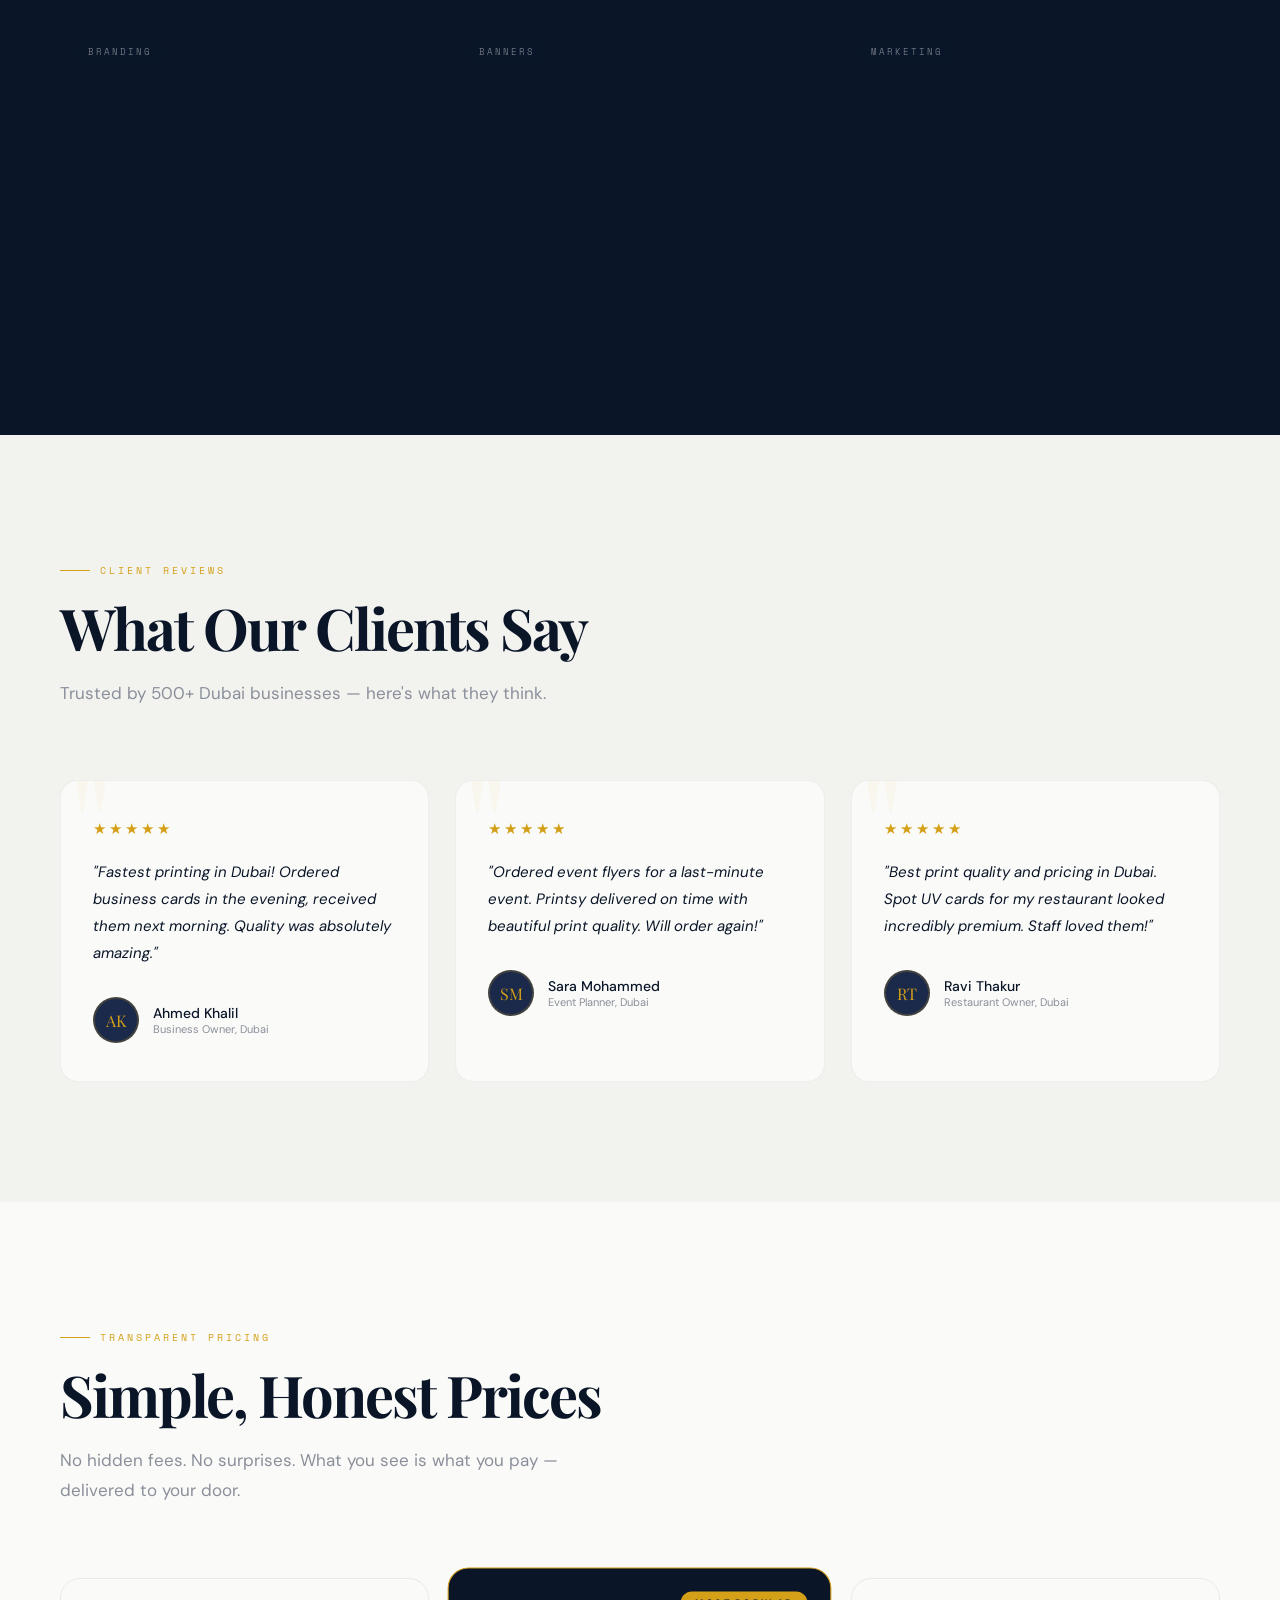
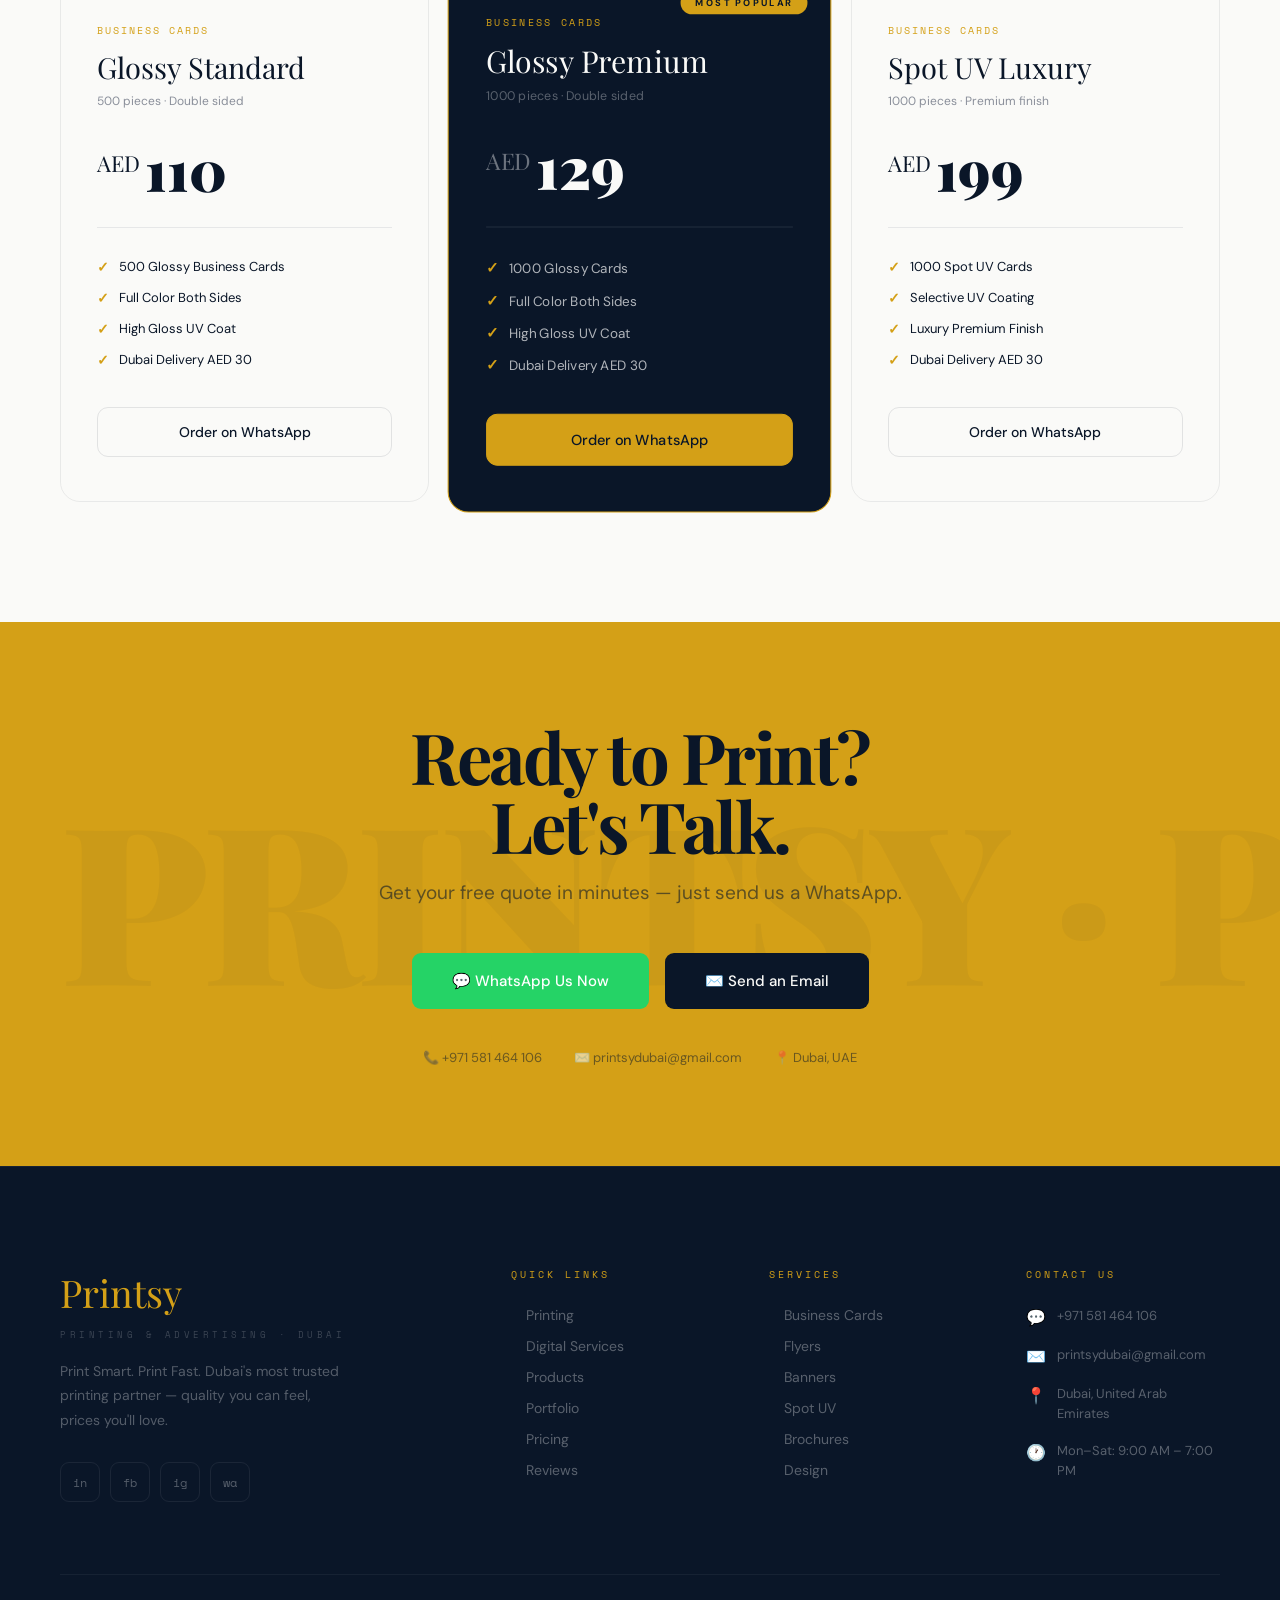
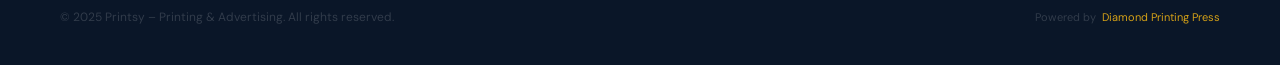
==== commit 23367166: "Final Printsy website" ====
--- a/index.html
+++ b/index.html
@@ -1,807 +1,979 @@
 <!DOCTYPE html>
 <html lang="en">
 <head>
-  <meta charset="UTF-8"/>
-  <meta name="viewport" content="width=device-width, initial-scale=1.0"/>
-  <title>Printsy – Printing, Advertising & Digital Solutions Dubai</title>
-  <link href="https://fonts.googleapis.com/css2?family=Poppins:wght@300;400;500;600;700;800;900&display=swap" rel="stylesheet"/>
-  <style>
-    :root {
-      --gold: #FFD700;
-      --gold2: #FFA500;
-      --dark: #0d0d1a;
-      --dark2: #1a1a2e;
-      --dark3: #16213e;
-      --blue: #0f3460;
-      --white: #ffffff;
-      --gray: #f8f9ff;
-      --text: #333;
-      --text2: #666;
-    }
-    * { margin:0; padding:0; box-sizing:border-box; }
-    html { scroll-behavior: smooth; }
-    body { font-family:'Poppins',sans-serif; color:var(--text); overflow-x:hidden; }
-
-    /* SCROLLBAR */
-    ::-webkit-scrollbar { width:6px; }
-    ::-webkit-scrollbar-track { background:#0d0d1a; }
-    ::-webkit-scrollbar-thumb { background:var(--gold); border-radius:3px; }
-
-    /* LOADER */
-    .loader {
-      position:fixed; inset:0; background:var(--dark);
-      display:flex; align-items:center; justify-content:center;
-      z-index:9999; transition:opacity 0.6s, visibility 0.6s;
-    }
-    .loader.hide { opacity:0; visibility:hidden; }
-    .loader-inner { text-align:center; }
-    .loader-logo { font-size:42px; font-weight:900; color:var(--gold); animation:pulse 1s infinite; }
-    .loader-logo span { color:white; }
-    .loader-bar { width:200px; height:3px; background:rgba(255,255,255,0.1); border-radius:2px; margin:16px auto 0; overflow:hidden; }
-    .loader-fill { height:100%; background:var(--gold); animation:load 1.8s ease forwards; }
-    @keyframes load { from{width:0} to{width:100%} }
-    @keyframes pulse { 0%,100%{opacity:1} 50%{opacity:0.6} }
-
-    /* NAV */
-    nav {
-      background:rgba(13,13,26,0.97);
-      backdrop-filter:blur(20px);
-      padding:0 5%;
-      display:flex; justify-content:space-between; align-items:center;
-      position:fixed; top:0; width:100%; z-index:1000;
-      height:70px;
-      border-bottom:1px solid rgba(255,215,0,0.15);
-      transition:all 0.3s;
-    }
-    nav.scrolled { box-shadow:0 4px 30px rgba(0,0,0,0.5); }
-    .nav-logo { color:var(--gold); font-size:26px; font-weight:900; letter-spacing:1px; text-decoration:none; }
-    .nav-logo span { color:white; }
-    .nav-logo sup { font-size:10px; color:var(--gold); vertical-align:super; }
-    .nav-links { display:flex; align-items:center; gap:8px; }
-    .nav-links a {
-      color:rgba(255,255,255,0.7); text-decoration:none;
-      font-size:13px; font-weight:500; padding:6px 14px; border-radius:6px;
-      transition:all 0.2s;
-    }
-    .nav-links a:hover { color:var(--gold); background:rgba(255,215,0,0.08); }
-    .nav-cta {
-      background:linear-gradient(135deg,var(--gold),var(--gold2)) !important;
-      color:var(--dark) !important; font-weight:700 !important;
-      border-radius:50px !important; padding:8px 20px !important;
-    }
-    .nav-cta:hover { transform:translateY(-1px); box-shadow:0 4px 15px rgba(255,215,0,0.4) !important; background:rgba(0,0,0,0) !important; }
-    .hamburger { display:none; flex-direction:column; gap:5px; cursor:pointer; }
-    .hamburger span { width:24px; height:2px; background:var(--gold); border-radius:2px; transition:all 0.3s; }
-
-    /* HERO */
-    .hero {
-      min-height:100vh;
-      background:linear-gradient(135deg,var(--dark) 0%,var(--dark2) 40%,var(--dark3) 70%,var(--blue) 100%);
-      display:flex; align-items:center; justify-content:center;
-      text-align:center; padding:120px 20px 80px; position:relative; overflow:hidden;
-    }
-    .hero-bg-circles { position:absolute; inset:0; pointer-events:none; }
-    .hero-bg-circles span {
-      position:absolute; border-radius:50%;
-      background:radial-gradient(circle,rgba(255,215,0,0.08),transparent);
-      animation:float 6s ease-in-out infinite;
-    }
-    .hero-bg-circles span:nth-child(1) { width:600px;height:600px;top:-200px;right:-200px;animation-delay:0s; }
-    .hero-bg-circles span:nth-child(2) { width:400px;height:400px;bottom:-100px;left:-100px;animation-delay:2s; }
-    .hero-bg-circles span:nth-child(3) { width:300px;height:300px;top:50%;left:10%;animation-delay:4s; }
-    @keyframes float { 0%,100%{transform:translateY(0)} 50%{transform:translateY(-20px)} }
-
-    .hero-content { position:relative; z-index:2; max-width:850px; }
-    .hero-badge {
-      display:inline-flex; align-items:center; gap:8px;
-      background:rgba(255,215,0,0.12); border:1px solid rgba(255,215,0,0.4);
-      color:var(--gold); padding:8px 22px; border-radius:50px;
-      font-size:12px; font-weight:700; letter-spacing:2px; margin-bottom:28px;
-      animation:fadeDown 0.8s ease both;
-    }
-    .hero h1 {
-      font-size:62px; font-weight:900; color:white; line-height:1.05;
-      margin-bottom:20px; animation:fadeUp 0.8s ease 0.2s both;
-    }
-    .hero h1 .gold { color:var(--gold); }
-    .hero h1 .outline { -webkit-text-stroke:2px var(--gold); color:transparent; }
-    .hero-sub {
-      font-size:17px; color:rgba(255,255,255,0.65); max-width:600px;
-      margin:0 auto 40px; line-height:1.8; animation:fadeUp 0.8s ease 0.4s both;
-    }
-    .hero-btns { display:flex; gap:16px; justify-content:center; flex-wrap:wrap; animation:fadeUp 0.8s ease 0.6s both; }
-    .btn-gold {
-      background:linear-gradient(135deg,var(--gold),var(--gold2));
-      color:var(--dark); padding:16px 40px; border-radius:50px;
-      font-weight:800; font-size:15px; text-decoration:none;
-      transition:all 0.3s; display:flex; align-items:center; gap:8px;
-      box-shadow:0 4px 20px rgba(255,215,0,0.3);
-    }
-    .btn-gold:hover { transform:translateY(-3px); box-shadow:0 8px 30px rgba(255,215,0,0.5); }
-    .btn-ghost {
-      border:2px solid rgba(255,255,255,0.3); color:white;
-      padding:16px 40px; border-radius:50px; font-weight:600;
-      font-size:15px; text-decoration:none; transition:all 0.3s;
-      display:flex; align-items:center; gap:8px;
-    }
-    .btn-ghost:hover { border-color:var(--gold); color:var(--gold); transform:translateY(-3px); }
-    .hero-scroll {
-      position:absolute; bottom:32px; left:50%; transform:translateX(-50%);
-      color:rgba(255,255,255,0.4); font-size:11px; letter-spacing:2px;
-      display:flex; flex-direction:column; align-items:center; gap:8px;
-      animation:bounce 2s infinite;
-    }
-    .hero-scroll::after { content:''; width:1px; height:40px; background:rgba(255,215,0,0.4); }
-    @keyframes bounce { 0%,100%{transform:translateX(-50%) translateY(0)} 50%{transform:translateX(-50%) translateY(-8px)} }
-    @keyframes fadeUp { from{opacity:0;transform:translateY(30px)} to{opacity:1;transform:translateY(0)} }
-    @keyframes fadeDown { from{opacity:0;transform:translateY(-20px)} to{opacity:1;transform:translateY(0)} }
-
-    /* STATS */
-    .stats {
-      background:linear-gradient(135deg,var(--gold),var(--gold2));
-      padding:36px 5%; display:flex; justify-content:center;
-      gap:0; flex-wrap:wrap;
-    }
-    .stat-item {
-      text-align:center; padding:8px 48px;
-      border-right:1px solid rgba(0,0,0,0.15);
-      flex:1; min-width:140px;
-    }
-    .stat-item:last-child { border-right:none; }
-    .stat-item h3 { font-size:36px; font-weight:900; color:var(--dark); line-height:1; }
-    .stat-item p { font-size:11px; font-weight:700; color:rgba(0,0,0,0.6); letter-spacing:2px; margin-top:4px; }
-
-    /* SECTION COMMON */
-    .section-header { text-align:center; margin-bottom:56px; }
-    .section-tag {
-      display:inline-block; font-size:11px; font-weight:700;
-      letter-spacing:3px; text-transform:uppercase; color:var(--gold2);
-      background:rgba(255,165,0,0.1); padding:5px 16px; border-radius:50px;
-      margin-bottom:14px; border:1px solid rgba(255,165,0,0.2);
-    }
-    .section-title { font-size:40px; font-weight:900; color:var(--dark2); line-height:1.15; margin-bottom:14px; }
-    .section-title .gold { color:var(--gold2); }
-    .section-title .dark { color:var(--dark); }
-    .section-desc { font-size:16px; color:var(--text2); max-width:520px; margin:0 auto; line-height:1.8; }
-
-    /* PRINT SERVICES */
-    .print-services { padding:90px 5%; background:var(--gray); }
-    .services-grid {
-      display:grid; grid-template-columns:repeat(auto-fill,minmax(240px,1fr));
-      gap:22px; max-width:1200px; margin:0 auto;
-    }
-    .service-card {
-      background:white; border-radius:18px; padding:32px 24px;
-      box-shadow:0 2px 20px rgba(0,0,0,0.06);
-      transition:all 0.35s cubic-bezier(0.4,0,0.2,1);
-      border:1px solid rgba(0,0,0,0.05);
-      position:relative; overflow:hidden; cursor:default;
-    }
-    .service-card::before {
-      content:''; position:absolute; inset:0;
-      background:linear-gradient(135deg,var(--gold),var(--gold2));
-      opacity:0; transition:opacity 0.35s;
-    }
-    .service-card:hover { transform:translateY(-8px); box-shadow:0 20px 50px rgba(255,165,0,0.2); border-color:var(--gold); }
-    .service-card:hover::before { opacity:1; }
-    .service-card:hover .sc-icon,
-    .service-card:hover .sc-title,
-    .service-card:hover .sc-desc { color:var(--dark) !important; position:relative; z-index:1; }
-    .service-card:hover .sc-num { color:rgba(0,0,0,0.15) !important; }
-    .sc-num {
-      position:absolute; top:16px; right:18px;
-      font-size:42px; font-weight:900; color:rgba(0,0,0,0.04);
-      line-height:1; transition:color 0.35s; font-family:monospace;
-    }
-    .sc-icon { font-size:38px; margin-bottom:14px; display:block; position:relative; z-index:1; }
-    .sc-title { font-size:16px; font-weight:700; color:var(--dark2); margin-bottom:8px; position:relative; z-index:1; transition:color 0.35s; }
-    .sc-desc { font-size:13px; color:var(--text2); line-height:1.7; position:relative; z-index:1; transition:color 0.35s; }
-    .order-btn {
-      display:inline-flex; align-items:center; gap:7px;
-      margin-top:16px; padding:9px 18px; border-radius:50px;
-      background:#25D366; color:white; font-size:12px; font-weight:700;
-      text-decoration:none; transition:all 0.3s; position:relative; z-index:2;
-      box-shadow:0 3px 12px rgba(37,211,102,0.3);
-    }
-    .order-btn:hover { background:#128C7E; transform:translateY(-2px); box-shadow:0 6px 20px rgba(37,211,102,0.4); }
-    .service-card:hover .order-btn { background:rgba(0,0,0,0.2); box-shadow:none; }
-    .service-card:hover .order-btn:hover { background:rgba(0,0,0,0.35); }
-    .dc-order-btn {
-      display:inline-flex; align-items:center; gap:7px;
-      margin-top:16px; padding:9px 18px; border-radius:50px;
-      background:#25D366; color:white; font-size:12px; font-weight:700;
-      text-decoration:none; transition:all 0.3s;
-      box-shadow:0 3px 12px rgba(37,211,102,0.2);
-    }
-    .dc-order-btn:hover { background:#128C7E; transform:translateY(-2px); }
-    .soft-order-btn {
-      display:inline-flex; align-items:center; gap:7px;
-      margin-top:6px; padding:9px 18px; border-radius:50px;
-      background:#25D366; color:white; font-size:12px; font-weight:700;
-      text-decoration:none; transition:all 0.3s;
-      box-shadow:0 3px 12px rgba(37,211,102,0.2);
-    }
-    .soft-order-btn:hover { background:#128C7E; transform:translateY(-2px); }
-
-    /* DIGITAL SERVICES */
-    .digital-services { padding:90px 5%; background:var(--dark2); }
-    .digital-services .section-title { color:white; }
-    .digital-services .section-desc { color:rgba(255,255,255,0.5); }
-    .digital-grid {
-      display:grid; grid-template-columns:repeat(auto-fill,minmax(280px,1fr));
-      gap:24px; max-width:1200px; margin:0 auto;
-    }
-    .digital-card {
-      background:rgba(255,255,255,0.04);
-      border:1px solid rgba(255,255,255,0.08);
-      border-radius:18px; padding:36px 28px;
-      transition:all 0.35s; position:relative; overflow:hidden;
-    }
-    .digital-card::after {
-      content:''; position:absolute; bottom:0; left:0; right:0;
-      height:3px; background:linear-gradient(90deg,var(--gold),var(--gold2));
-      transform:scaleX(0); transition:transform 0.35s; transform-origin:left;
-    }
-    .digital-card:hover { background:rgba(255,215,0,0.06); border-color:rgba(255,215,0,0.3); transform:translateY(-6px); }
-    .digital-card:hover::after { transform:scaleX(1); }
-    .dc-icon { font-size:42px; margin-bottom:18px; display:block; }
-    .dc-badge {
-      display:inline-block; font-size:9px; font-weight:700; letter-spacing:2px;
-      text-transform:uppercase; padding:3px 10px; border-radius:50px; margin-bottom:12px;
-    }
-    .badge-new { background:rgba(74,222,128,0.15); color:#4ade80; border:1px solid rgba(74,222,128,0.3); }
-    .badge-hot { background:rgba(251,113,133,0.15); color:#fb7185; border:1px solid rgba(251,113,133,0.3); }
-    .badge-pro { background:rgba(255,215,0,0.15); color:var(--gold); border:1px solid rgba(255,215,0,0.3); }
-    .dc-title { font-size:18px; font-weight:700; color:white; margin-bottom:10px; }
-    .dc-desc { font-size:13px; color:rgba(255,255,255,0.5); line-height:1.7; }
-    .dc-features { margin-top:16px; display:flex; flex-wrap:wrap; gap:6px; }
-    .dc-feature {
-      font-size:10px; padding:3px 10px; border-radius:50px;
-      background:rgba(255,255,255,0.06); color:rgba(255,255,255,0.5);
-      border:1px solid rgba(255,255,255,0.08);
-    }
-
-    /* SOFTWARE */
-    .software { padding:90px 5%; background:white; }
-    .software-grid {
-      display:grid; grid-template-columns:repeat(auto-fill,minmax(260px,1fr));
-      gap:24px; max-width:1100px; margin:0 auto;
-    }
-    .soft-card {
-      border-radius:18px; padding:36px 28px;
-      transition:all 0.35s; position:relative; overflow:hidden;
-      border:2px solid rgba(0,0,0,0.06);
-    }
-    .soft-card:hover { transform:translateY(-6px); }
-    .soft-card.online { background:linear-gradient(135deg,#0f3460,#16213e); border-color:#0f3460; }
-    .soft-card.offline { background:linear-gradient(135deg,#1a0533,#2d1b4e); border-color:#4a2080; }
-    .soft-card.mobile { background:linear-gradient(135deg,#0a3d2b,#1a5c40); border-color:#2ecc71; }
-    .soft-card.ecom { background:linear-gradient(135deg,#3d0a0a,#5c1a1a); border-color:#e74c3c; }
-    .soft-icon { font-size:44px; margin-bottom:16px; }
-    .soft-tag {
-      display:inline-block; font-size:9px; font-weight:700; letter-spacing:2px;
-      text-transform:uppercase; padding:3px 10px; border-radius:50px;
-      background:rgba(255,255,255,0.15); color:rgba(255,255,255,0.8);
-      margin-bottom:14px;
-    }
-    .soft-title { font-size:20px; font-weight:800; color:white; margin-bottom:10px; }
-    .soft-desc { font-size:13px; color:rgba(255,255,255,0.6); line-height:1.7; margin-bottom:16px; }
-    .soft-list { list-style:none; }
-    .soft-list li { font-size:12px; color:rgba(255,255,255,0.6); padding:4px 0; display:flex; align-items:center; gap:8px; }
-    .soft-list li::before { content:'→'; color:var(--gold); font-weight:700; }
-
-    /* WHY US */
-    .why { padding:90px 5%; background:var(--gray); }
-    .why-grid {
-      display:grid; grid-template-columns:repeat(auto-fill,minmax(220px,1fr));
-      gap:24px; max-width:1100px; margin:0 auto;
-    }
-    .why-card {
-      background:white; border-radius:16px; padding:32px 24px; text-align:center;
-      box-shadow:0 2px 20px rgba(0,0,0,0.05); transition:all 0.3s;
-      border-bottom:3px solid transparent;
-    }
-    .why-card:hover { transform:translateY(-6px); border-bottom-color:var(--gold); box-shadow:0 12px 40px rgba(0,0,0,0.1); }
-    .why-icon { font-size:44px; margin-bottom:16px; }
-    .why-title { font-size:16px; font-weight:700; color:var(--dark2); margin-bottom:8px; }
-    .why-desc { font-size:13px; color:var(--text2); line-height:1.7; }
-
-    /* PROCESS */
-    .process { padding:90px 5%; background:var(--dark); }
-    .process .section-title { color:white; }
-    .process .section-desc { color:rgba(255,255,255,0.5); }
-    .process-steps {
-      display:grid; grid-template-columns:repeat(auto-fit,minmax(200px,1fr));
-      gap:0; max-width:1000px; margin:0 auto; position:relative;
-    }
-    .process-steps::before {
-      content:''; position:absolute; top:36px; left:10%; right:10%;
-      height:2px; background:linear-gradient(90deg,var(--gold),var(--gold2));
-      z-index:0;
-    }
-    .process-step { text-align:center; padding:0 20px; position:relative; z-index:1; }
-    .step-num {
-      width:72px; height:72px; border-radius:50%;
-      background:linear-gradient(135deg,var(--gold),var(--gold2));
-      display:flex; align-items:center; justify-content:center;
-      font-size:24px; font-weight:900; color:var(--dark);
-      margin:0 auto 20px; box-shadow:0 4px 20px rgba(255,215,0,0.3);
-    }
-    .step-title { font-size:15px; font-weight:700; color:white; margin-bottom:8px; }
-    .step-desc { font-size:12px; color:rgba(255,255,255,0.5); line-height:1.6; }
-
-    /* CONTACT */
-    .contact { padding:90px 5%; background:white; }
-    .contact-wrapper {
-      max-width:1000px; margin:0 auto;
-      display:grid; grid-template-columns:1fr 1fr; gap:40px; align-items:center;
-    }
-    .contact-info-side h3 { font-size:32px; font-weight:800; color:var(--dark2); margin-bottom:12px; }
-    .contact-info-side p { color:var(--text2); line-height:1.8; margin-bottom:32px; }
-    .contact-cards { display:flex; flex-direction:column; gap:14px; }
-    .contact-card {
-      display:flex; align-items:center; gap:16px;
-      background:var(--gray); border-radius:14px; padding:18px 22px;
-      text-decoration:none; color:var(--text); transition:all 0.3s;
-      border:1px solid rgba(0,0,0,0.05);
-    }
-    .contact-card:hover { background:var(--dark2); color:white; transform:translateX(6px); }
-    .contact-card:hover .cc-label { color:rgba(255,255,255,0.5); }
-    .cc-icon { font-size:28px; width:50px; text-align:center; }
-    .cc-label { font-size:11px; color:var(--text2); margin-bottom:2px; letter-spacing:1px; }
-    .cc-val { font-size:15px; font-weight:600; }
-    .contact-map {
-      background:linear-gradient(135deg,var(--dark2),var(--blue));
-      border-radius:24px; padding:48px 36px; color:white; text-align:center;
-    }
-    .contact-map .big-icon { font-size:64px; margin-bottom:20px; }
-    .contact-map h4 { font-size:22px; font-weight:800; margin-bottom:8px; }
-    .contact-map p { color:rgba(255,255,255,0.6); font-size:14px; margin-bottom:28px; line-height:1.7; }
-    .whatsapp-btn {
-      display:inline-flex; align-items:center; gap:10px;
-      background:linear-gradient(135deg,#25D366,#128C7E);
-      color:white; padding:14px 32px; border-radius:50px;
-      text-decoration:none; font-weight:700; font-size:15px;
-      box-shadow:0 4px 20px rgba(37,211,102,0.4); transition:all 0.3s;
-    }
-    .whatsapp-btn:hover { transform:translateY(-3px); box-shadow:0 8px 30px rgba(37,211,102,0.5); }
-
-    /* FOOTER */
-    footer {
-      background:var(--dark);
-      border-top:1px solid rgba(255,215,0,0.15);
-      padding:40px 5% 24px;
-    }
-    .footer-top {
-      display:flex; justify-content:space-between; align-items:center;
-      flex-wrap:wrap; gap:20px; margin-bottom:28px;
-      padding-bottom:28px; border-bottom:1px solid rgba(255,255,255,0.06);
-    }
-    .footer-logo { font-size:28px; font-weight:900; color:var(--gold); }
-    .footer-logo span { color:white; }
-    .footer-tagline { color:rgba(255,255,255,0.4); font-size:13px; margin-top:4px; }
-    .footer-links { display:flex; gap:24px; flex-wrap:wrap; }
-    .footer-links a { color:rgba(255,255,255,0.5); text-decoration:none; font-size:13px; transition:color 0.2s; }
-    .footer-links a:hover { color:var(--gold); }
-    .footer-bottom { display:flex; justify-content:space-between; align-items:center; flex-wrap:wrap; gap:12px; }
-    .footer-copy { font-size:12px; color:rgba(255,255,255,0.3); }
-    .footer-copy strong { color:var(--gold); }
-    .footer-socials { display:flex; gap:10px; }
-    .social-btn {
-      width:34px; height:34px; border-radius:8px;
-      background:rgba(255,255,255,0.06); display:flex;
-      align-items:center; justify-content:center; text-decoration:none;
-      font-size:16px; transition:all 0.2s; border:1px solid rgba(255,255,255,0.08);
-    }
-    .social-btn:hover { background:var(--gold); transform:translateY(-2px); }
-
-    /* BACK TO TOP */
-    .back-top {
-      position:fixed; bottom:28px; right:28px;
-      width:46px; height:46px; border-radius:50%;
-      background:linear-gradient(135deg,var(--gold),var(--gold2));
-      display:flex; align-items:center; justify-content:center;
-      font-size:20px; cursor:pointer; z-index:999;
-      box-shadow:0 4px 20px rgba(255,215,0,0.4);
-      opacity:0; visibility:hidden; transition:all 0.3s;
-      text-decoration:none;
-    }
-    .back-top.show { opacity:1; visibility:visible; }
-    .back-top:hover { transform:translateY(-3px) scale(1.1); }
-
-    /* ANIMATIONS */
-    .reveal {
-      opacity:0; transform:translateY(30px);
-      transition:opacity 0.7s ease, transform 0.7s ease;
-    }
-    .reveal.visible { opacity:1; transform:translateY(0); }
-
-    /* MOBILE */
-    @media(max-width:768px) {
-      .hero h1 { font-size:38px; }
-      .nav-links { display:none; }
-      .hamburger { display:flex; }
-      .section-title { font-size:28px; }
-      .contact-wrapper { grid-template-columns:1fr; }
-      .process-steps::before { display:none; }
-      .stat-item { padding:12px 24px; border-right:none; border-bottom:1px solid rgba(0,0,0,0.1); }
-      .stat-item:last-child { border-bottom:none; }
-    }
-  </style>
+<meta charset="UTF-8">
+<meta name="viewport" content="width=device-width, initial-scale=1.0">
+
+<!-- ═══ SEO META TAGS ═══ -->
+<title>Printsy Dubai | Premium Business Cards, Flyers & Printing Services UAE</title>
+<meta name="description" content="Printsy Dubai — Premium printing services including business cards, flyers, banners, brochures & Spot UV cards. Fast 48hr delivery across Dubai. Powered by Diamond Printing Press. Order on WhatsApp +971581464106.">
+<meta name="keywords" content="printing services Dubai, business cards Dubai, flyer printing Dubai, digital marketing agency Dubai, Meta Ads Dubai, Google Ads Dubai, SEO Dubai, website development Dubai, social media marketing Dubai, web app development Dubai, brand identity Dubai, printing company Dubai">
+<meta name="author" content="Printsy – Printing & Advertising Dubai">
+<meta name="robots" content="index, follow">
+<meta name="theme-color" content="#0A1628">
+<link rel="canonical" href="https://shahzaibamjad0631-collab.github.io/printsy-project/">
+
+<!-- ═══ OPEN GRAPH (WhatsApp / Facebook Preview) ═══ -->
+<meta property="og:type" content="website">
+<meta property="og:url" content="https://shahzaibamjad0631-collab.github.io/printsy-project/">
+<meta property="og:title" content="Printsy Dubai | Premium Printing Services UAE">
+<meta property="og:description" content="Business cards, flyers, banners & more. Fast 48hr delivery across Dubai. Order on WhatsApp now!">
+<meta property="og:image" content="https://images.unsplash.com/photo-1611532736597-de2d4265fba3?w=1200&auto=format&fit=crop">
+<meta property="og:locale" content="en_AE">
+<meta property="og:site_name" content="Printsy Dubai">
+
+<!-- ═══ TWITTER CARD ═══ -->
+<meta name="twitter:card" content="summary_large_image">
+<meta name="twitter:title" content="Printsy Dubai | Premium Printing Services">
+<meta name="twitter:description" content="Business cards, flyers, banners. Fast 48hr delivery Dubai.">
+<meta name="twitter:image" content="https://images.unsplash.com/photo-1611532736597-de2d4265fba3?w=1200&auto=format&fit=crop">
+
+<!-- ═══ LOCAL BUSINESS SCHEMA ═══ -->
+<script type="application/ld+json">
+{
+  "@context": "https://schema.org",
+  "@type": "LocalBusiness",
+  "name": "Printsy – Printing & Digital Agency",
+  "description": "Premium printing and digital agency services in Dubai. Business cards, flyers, banners, Meta Ads, Google Ads, SEO, website development and social media marketing.",
+  "url": "https://shahzaibamjad0631-collab.github.io/printsy-project/",
+  "telephone": "+971581464106",
+  "email": "printsydubai@gmail.com",
+  "address": {
+    "@type": "PostalAddress",
+    "addressLocality": "Dubai",
+    "addressCountry": "AE"
+  },
+  "geo": {
+    "@type": "GeoCoordinates",
+    "latitude": "25.2048",
+    "longitude": "55.2708"
+  },
+  "openingHours": "Mo-Sa 09:00-19:00",
+  "priceRange": "AED 99 - AED 499",
+  "image": "https://images.unsplash.com/photo-1611532736597-de2d4265fba3?w=1200",
+  "sameAs": [],
+  "hasOfferCatalog": {
+    "@type": "OfferCatalog",
+    "name": "Printing Services",
+    "itemListElement": [
+      {"@type": "Offer", "itemOffered": {"@type": "Service", "name": "Business Cards Dubai"}, "price": "110", "priceCurrency": "AED"},
+      {"@type": "Offer", "itemOffered": {"@type": "Service", "name": "Flyer Printing Dubai"}, "price": "130", "priceCurrency": "AED"},
+      {"@type": "Offer", "itemOffered": {"@type": "Service", "name": "Spot UV Cards Dubai"}, "price": "199", "priceCurrency": "AED"}
+    ]
+  }
+}
+</script>
+
+<link rel="preconnect" href="https://fonts.googleapis.com">
+<link href="https://fonts.googleapis.com/css2?family=Playfair+Display:ital,wght@0,700;0,900;1,700&family=DM+Sans:wght@300;400;500&family=Space+Mono:wght@400;700&display=swap" rel="stylesheet">
+
+<style>
+:root{
+  --navy:#0A1628;--navy2:#1B2A4A;--navy3:#243556;
+  --gold:#D4A017;--gold2:#F0C040;--gold3:#FDF3D0;
+  --white:#FAFAF8;--gray:#8A8F9A;--graylt:#F2F2EF;
+  --wa:#25D366;
+  --fd:'Playfair Display',serif;--fb:'DM Sans',sans-serif;--fm:'Space Mono',monospace;
+}
+*,*::before,*::after{box-sizing:border-box;margin:0;padding:0}
+html{scroll-behavior:smooth;overflow-x:hidden}
+body{font-family:var(--fb);background:var(--white);color:var(--navy);overflow-x:hidden;cursor:none}
+
+/* CURSOR */
+#cur{position:fixed;width:8px;height:8px;background:var(--gold);border-radius:50%;pointer-events:none;z-index:99999;transform:translate(-50%,-50%);transition:width .25s,height .25s;mix-blend-mode:difference}
+#cur-r{position:fixed;width:40px;height:40px;border:1.5px solid var(--gold);border-radius:50%;pointer-events:none;z-index:99998;transform:translate(-50%,-50%);opacity:.5}
+body.hov #cur{width:20px;height:20px}
+body.hov #cur-r{width:64px;height:64px;opacity:.15}
+
+/* PROGRESS */
+#pb{position:fixed;top:0;left:0;height:2px;background:linear-gradient(90deg,var(--gold),var(--gold2),var(--gold));z-index:99997;width:0;box-shadow:0 0 12px var(--gold);transition:width .1s linear}
+
+/* LOADER */
+#loader{position:fixed;inset:0;background:var(--navy);z-index:99990;display:flex;flex-direction:column;align-items:center;justify-content:center;gap:24px;overflow:hidden}
+#loader::before{content:'';position:absolute;inset:0;background:radial-gradient(ellipse at 60% 40%,rgba(212,160,23,.08),transparent 60%)}
+#loader::after{content:'';position:absolute;width:600px;height:600px;border-radius:50%;border:1px solid rgba(212,160,23,.06);animation:ldRing 3s linear infinite}
+@keyframes ldRing{to{transform:rotate(360deg) scale(1.2)}}
+.ld-logo{font-family:var(--fd);font-size:72px;color:transparent;-webkit-text-stroke:1px var(--gold);letter-spacing:-2px;animation:ldStroke 2.2s .2s forwards;position:relative;z-index:1}
+@keyframes ldStroke{
+  0%{color:transparent;-webkit-text-stroke:1px var(--gold);letter-spacing:14px;opacity:0;filter:blur(10px)}
+  50%{opacity:1;filter:blur(0);letter-spacing:-2px}
+  100%{color:var(--gold);-webkit-text-stroke:1px transparent}
+}
+.ld-sub{font-family:var(--fm);font-size:10px;letter-spacing:5px;text-transform:uppercase;color:rgba(255,255,255,.3);opacity:0;animation:fadeUp .6s 1.2s forwards;position:relative;z-index:1}
+.ld-bar{width:280px;height:1px;background:rgba(255,255,255,.06);overflow:hidden;position:relative;z-index:1}
+.ld-fill{height:100%;background:linear-gradient(90deg,transparent,var(--gold),var(--gold2));animation:ldBar 2.2s .3s ease forwards;box-shadow:0 0 16px var(--gold)}
+@keyframes ldBar{from{width:0}to{width:100%}}
+.ld-pct{font-family:var(--fm);font-size:12px;color:var(--gold);opacity:0;animation:fadeUp .4s 1.6s forwards;position:relative;z-index:1;letter-spacing:2px}
+@keyframes fadeUp{from{opacity:0;transform:translateY(14px)}to{opacity:1;transform:translateY(0)}}
+
+/* NAV */
+nav{position:fixed;top:0;left:0;right:0;z-index:1000;padding:0 60px;height:80px;display:flex;align-items:center;justify-content:space-between;transition:all .5s}
+nav.sc{background:rgba(10,22,40,.96);backdrop-filter:blur(28px);-webkit-backdrop-filter:blur(28px);border-bottom:1px solid rgba(212,160,23,.08);box-shadow:0 4px 40px rgba(0,0,0,.2)}
+.n-logo{font-family:var(--fd);font-size:27px;color:var(--white);text-decoration:none;letter-spacing:-.5px;display:flex;flex-direction:column;line-height:1;opacity:0;animation:fadeUp .6s 2.5s forwards}
+.n-logo span{font-family:var(--fb);font-size:9px;letter-spacing:3.5px;color:var(--gold);text-transform:uppercase;margin-top:3px}
+.n-links{display:flex;gap:36px;list-style:none;opacity:0;animation:fadeUp .6s 2.7s forwards}
+.n-links a{font-size:13px;letter-spacing:.4px;color:rgba(255,255,255,.6);text-decoration:none;position:relative;padding-bottom:4px;transition:color .3s}
+.n-links a::after{content:'';position:absolute;bottom:0;left:50%;width:0;height:1px;background:var(--gold);transition:all .4s cubic-bezier(.34,1.56,.64,1)}
+.n-links a:hover{color:var(--white)}
+.n-links a:hover::after{width:100%;left:0}
+.n-cta{background:var(--gold);color:var(--navy);padding:11px 26px;border-radius:5px;font-size:13px;font-weight:500;text-decoration:none;opacity:0;animation:fadeUp .6s 2.9s forwards;transition:all .3s;overflow:hidden;position:relative}
+.n-cta::after{content:'';position:absolute;inset:0;background:var(--white);transform:scaleX(0);transform-origin:right;transition:transform .45s ease}
+.n-cta:hover::after{transform:scaleX(1);transform-origin:left}
+.n-cta span{position:relative;z-index:1}
+.hbg{display:none;flex-direction:column;gap:5px;cursor:pointer;padding:4px}
+.hbg span{width:24px;height:1.5px;background:var(--white);display:block;transition:all .3s}
+.hbg.op span:nth-child(1){transform:rotate(45deg) translate(5px,5px)}
+.hbg.op span:nth-child(2){opacity:0}
+.hbg.op span:nth-child(3){transform:rotate(-45deg) translate(5px,-5px)}
+.mob{display:none;position:fixed;top:80px;left:0;right:0;background:rgba(10,22,40,.98);backdrop-filter:blur(24px);flex-direction:column;z-index:999;border-bottom:1px solid rgba(212,160,23,.1)}
+.mob a{color:rgba(255,255,255,.7);font-size:17px;text-decoration:none;padding:18px 32px;border-bottom:1px solid rgba(255,255,255,.04);display:block;transition:all .3s}
+.mob a:hover{color:var(--gold);padding-left:44px}
+.mob.op{display:flex}
+
+/* HERO */
+#hero{min-height:100vh;background:var(--navy);display:flex;align-items:center;position:relative;overflow:hidden;padding:100px 60px 80px}
+
+/* Animated grid */
+.h-grid{position:absolute;inset:0;background-image:linear-gradient(rgba(212,160,23,.025) 1px,transparent 1px),linear-gradient(90deg,rgba(212,160,23,.025) 1px,transparent 1px);background-size:80px 80px;animation:gridMove 25s linear infinite}
+@keyframes gridMove{from{background-position:0 0}to{background-position:80px 80px}}
+
+/* Orbs */
+.orb{position:absolute;border-radius:50%;filter:blur(120px);opacity:.09;animation:orbDrift 16s ease-in-out infinite}
+.o1{width:800px;height:800px;background:var(--gold);top:-250px;right:-250px}
+.o2{width:600px;height:600px;background:#2A5BD7;bottom:-200px;left:-200px;animation-delay:-8s}
+.o3{width:300px;height:300px;background:var(--gold2);top:35%;left:30%;animation-delay:-5s;opacity:.05}
+@keyframes orbDrift{0%,100%{transform:translate(0,0) scale(1)}33%{transform:translate(50px,-60px) scale(1.12)}66%{transform:translate(-30px,30px) scale(.9)}}
+
+/* Particles */
+.pts{position:absolute;inset:0;pointer-events:none;overflow:hidden}
+.pt{position:absolute;border-radius:50%;opacity:0;animation:ptUp var(--d) var(--e) infinite ease-out}
+@keyframes ptUp{0%{opacity:0;transform:translateY(0) scale(0)}15%{opacity:.8}85%{opacity:.1}100%{opacity:0;transform:translateY(-200px) scale(2.5)}}
+
+/* Hero content */
+.hc{max-width:680px;position:relative;z-index:2}
+.h-badge{display:inline-flex;align-items:center;gap:8px;background:rgba(212,160,23,.1);border:1px solid rgba(212,160,23,.2);color:var(--gold);font-size:11px;letter-spacing:2px;text-transform:uppercase;padding:8px 20px;border-radius:100px;margin-bottom:36px;opacity:0;animation:fadeUp .6s 2.8s forwards}
+.h-bdot{width:6px;height:6px;background:var(--gold);border-radius:50%;animation:bdotPulse 2s infinite}
+@keyframes bdotPulse{0%,100%{box-shadow:0 0 0 0 rgba(212,160,23,.5)}50%{box-shadow:0 0 0 8px rgba(212,160,23,0)}}
+
+.h-title{font-family:var(--fd);font-size:clamp(52px,6.2vw,96px);line-height:.95;letter-spacing:-3px;color:var(--white);margin-bottom:30px}
+.h-title .wd{display:inline-block;overflow:hidden;margin-right:16px;vertical-align:bottom}
+.h-title .ch{display:inline-block;transform:translateY(110%);opacity:0;animation:chUp .75s cubic-bezier(.16,1,.3,1) forwards}
+@keyframes chUp{to{transform:translateY(0);opacity:1}}
+.h-title .gw{color:var(--gold);font-style:italic;position:relative}
+.h-title .gw::after{content:'';position:absolute;left:0;bottom:-6px;width:100%;height:2px;background:var(--gold);opacity:.4;border-radius:2px}
+
+.h-sub{font-size:17px;line-height:1.8;color:rgba(255,255,255,.5);margin-bottom:46px;max-width:520px;opacity:0;animation:fadeUp .7s 3.3s forwards}
+.h-btns{display:flex;gap:16px;flex-wrap:wrap;margin-bottom:64px;opacity:0;animation:fadeUp .7s 3.5s forwards}
+
+.bwa{display:inline-flex;align-items:center;gap:10px;background:var(--wa);color:#fff;padding:16px 32px;border-radius:7px;font-size:14px;font-weight:500;text-decoration:none;transition:all .4s;position:relative;overflow:hidden}
+.bwa::before{content:'';position:absolute;inset:0;background:rgba(255,255,255,.14);transform:translateX(-100%) skewX(-15deg);transition:transform .55s}
+.bwa:hover::before{transform:translateX(120%) skewX(-15deg)}
+.bwa:hover{transform:translateY(-4px);box-shadow:0 20px 50px rgba(37,211,102,.4)}
+
+.bgh{display:inline-flex;align-items:center;gap:10px;border:1px solid rgba(212,160,23,.35);color:var(--gold);padding:16px 32px;border-radius:7px;font-size:14px;text-decoration:none;transition:all .3s;backdrop-filter:blur(6px)}
+.bgh:hover{background:rgba(212,160,23,.09);border-color:var(--gold);transform:translateY(-4px)}
+
+.h-trust{display:flex;align-items:center;gap:14px;opacity:0;animation:fadeUp .6s 3.7s forwards}
+.h-tl{width:40px;height:1px;background:rgba(212,160,23,.28)}
+.h-tt{font-family:var(--fm);font-size:10px;letter-spacing:2.5px;text-transform:uppercase;color:rgba(255,255,255,.26)}
+
+/* ── HERO 3D PRODUCT CARDS ── */
+.h-showcase{position:absolute;right:4%;top:50%;transform:translateY(-50%);z-index:3;width:380px;height:520px}
+
+.bc-wrap{position:absolute;top:10px;right:10px;opacity:0;animation:bcIn .9s cubic-bezier(.34,1.56,.64,1) 3.3s forwards}
+@keyframes bcIn{from{opacity:0;transform:translateX(130px) translateY(-70px) rotateY(-45deg) rotateX(15deg)}to{opacity:1;transform:translateX(0) translateY(0) rotateY(0) rotateX(0)}}
+.bc{width:310px;height:175px;animation:bcFloat 7s ease-in-out infinite 4.2s,bcSway 9s ease-in-out infinite 4.2s}
+@keyframes bcFloat{0%,100%{transform:translateY(0) rotateX(3deg)}50%{transform:translateY(-16px) rotateX(-2deg)}}
+@keyframes bcSway{0%,100%{transform:rotateY(-6deg)}50%{transform:rotateY(6deg)}}
+.bc-front{width:310px;height:175px;background:linear-gradient(135deg,var(--navy2) 0%,#0d1f3a 100%);border:1px solid rgba(212,160,23,.25);border-radius:14px;padding:24px 28px;display:flex;flex-direction:column;justify-content:space-between;box-shadow:0 40px 100px rgba(0,0,0,.6),0 0 0 1px rgba(212,160,23,.08) inset,0 1px 0 rgba(255,255,255,.06) inset;position:relative;overflow:hidden}
+.bc-front::before{content:'';position:absolute;top:0;left:-100%;width:50%;height:100%;background:linear-gradient(105deg,transparent,rgba(255,255,255,.04),transparent);animation:bcShine 4s ease-in-out infinite 5s}
+@keyframes bcShine{0%,100%{left:-100%}50%{left:150%}}
+.bc-logo-txt{font-family:var(--fd);font-size:22px;color:var(--gold);letter-spacing:-.3px}
+.bc-logo-sub{font-family:var(--fb);font-size:8px;letter-spacing:2.5px;color:rgba(255,255,255,.35);text-transform:uppercase;margin-top:2px}
+.bc-divider{width:40px;height:1px;background:rgba(212,160,23,.3)}
+.bc-name{font-size:13px;color:var(--white);font-weight:500}
+.bc-role{font-size:9px;color:rgba(255,255,255,.4);letter-spacing:.8px;margin-top:1px}
+.bc-contact{font-family:var(--fm);font-size:8.5px;color:rgba(212,160,23,.65);letter-spacing:.3px;margin-top:4px}
+.bc-tag{position:absolute;bottom:-34px;left:50%;transform:translateX(-50%);background:rgba(212,160,23,.12);border:1px solid rgba(212,160,23,.25);color:var(--gold);font-family:var(--fm);font-size:9px;letter-spacing:2px;text-transform:uppercase;padding:5px 16px;border-radius:20px;white-space:nowrap;backdrop-filter:blur(10px);opacity:0;animation:fadeUp .5s 4.2s forwards}
+
+.fl-wrap{position:absolute;bottom:20px;left:0;opacity:0;animation:flIn 1s cubic-bezier(.34,1.56,.64,1) 3.6s forwards}
+@keyframes flIn{from{opacity:0;transform:translateX(-90px) translateY(90px) rotate(-20deg)}to{opacity:1;transform:translateX(0) translateY(0) rotate(-7deg)}}
+.fl{width:200px;height:285px;background:linear-gradient(160deg,#fff 0%,#f8f4ed 100%);border-radius:10px;border:1px solid rgba(10,22,40,.08);padding:18px;display:flex;flex-direction:column;gap:10px;box-shadow:0 30px 80px rgba(0,0,0,.4);transform:rotate(-7deg);animation:flFloat 8s ease-in-out infinite 4.6s}
+@keyframes flFloat{0%,100%{transform:rotate(-7deg) translateY(0)}50%{transform:rotate(-5deg) translateY(-12px)}}
+.fl-hd{background:var(--navy);border-radius:6px;padding:14px;text-align:center}
+.fl-hl{font-family:var(--fd);font-size:15px;color:var(--gold)}
+.fl-hs{font-family:var(--fm);font-size:7px;letter-spacing:2px;text-transform:uppercase;color:rgba(255,255,255,.3);margin-top:2px}
+.fl-img{height:60px;background:linear-gradient(135deg,rgba(212,160,23,.1),rgba(212,160,23,.04));border-radius:6px;display:flex;align-items:center;justify-content:center;font-size:9px;color:rgba(10,22,40,.3);font-family:var(--fm);letter-spacing:1px}
+.fl-lines{display:flex;flex-direction:column;gap:5px;flex:1}
+.fl-line{height:5px;background:rgba(10,22,40,.07);border-radius:2px}
+.fl-price{background:var(--gold);color:var(--navy);font-family:var(--fm);font-size:9px;font-weight:700;padding:7px;border-radius:6px;text-align:center;margin-top:auto}
+.fl-tag{position:absolute;top:-30px;right:0;background:rgba(212,160,23,.12);border:1px solid rgba(212,160,23,.25);color:var(--gold);font-family:var(--fm);font-size:9px;letter-spacing:2px;text-transform:uppercase;padding:5px 14px;border-radius:20px;white-space:nowrap;backdrop-filter:blur(10px);opacity:0;animation:fadeUp .5s 4.4s forwards}
+
+.bn-wrap{position:absolute;top:50%;right:-5px;transform:translateY(-50%);opacity:0;animation:bnIn .9s cubic-bezier(.34,1.56,.64,1) 3.9s forwards}
+@keyframes bnIn{from{opacity:0;transform:translateY(-50%) translateX(70px)}to{opacity:1;transform:translateY(-50%) translateX(0)}}
+.bn{width:72px;height:220px;background:linear-gradient(180deg,var(--navy) 0%,var(--navy2) 100%);border-radius:6px;border:1px solid rgba(212,160,23,.18);display:flex;flex-direction:column;align-items:center;justify-content:center;gap:10px;box-shadow:0 24px 70px rgba(0,0,0,.45);animation:bnFloat 9s ease-in-out infinite 4.9s;padding:14px 8px;transform:rotate(3deg)}
+@keyframes bnFloat{0%,100%{transform:rotate(3deg) translateY(0)}50%{transform:rotate(1deg) translateY(-14px)}}
+.bn-l{font-family:var(--fd);font-size:11px;color:var(--gold);writing-mode:vertical-rl;transform:rotate(180deg);letter-spacing:2.5px}
+.bn-ln{width:1px;height:28px;background:rgba(212,160,23,.25)}
+.bn-t{font-family:var(--fm);font-size:7px;color:rgba(255,255,255,.2);writing-mode:vertical-rl;letter-spacing:2px;text-transform:uppercase}
+
+.sc-ind{position:absolute;bottom:36px;left:60px;z-index:2;display:flex;flex-direction:column;align-items:center;gap:8px;opacity:0;animation:fadeUp .6s 4.4s forwards}
+.sc-ind span{font-family:var(--fm);font-size:9px;letter-spacing:3px;text-transform:uppercase;color:rgba(255,255,255,.25)}
+.sc-ln{width:1px;height:52px;background:rgba(212,160,23,.12);position:relative;overflow:hidden}
+.sc-ln::after{content:'';position:absolute;top:-100%;left:0;width:100%;height:100%;background:linear-gradient(transparent,var(--gold));animation:scDown 2.4s ease-in-out infinite}
+@keyframes scDown{0%{top:-100%}100%{top:100%}}
+
+/* STATS */
+#stats{background:var(--gold);padding:0 60px}
+.st-in{display:grid;grid-template-columns:repeat(4,1fr)}
+.st-it{padding:38px 44px;border-right:1px solid rgba(10,22,40,.1);position:relative;overflow:hidden;cursor:default;transition:all .3s}
+.st-it:first-child{border-left:1px solid rgba(10,22,40,.1)}
+.st-it::before{content:'';position:absolute;inset:0;background:rgba(255,255,255,0);transition:background .4s}
+.st-it:hover::before{background:rgba(255,255,255,.2)}
+.st-it:hover .st-num{transform:scale(1.1) translateY(-4px);color:var(--navy)}
+.st-num{font-family:var(--fd);font-size:50px;color:var(--navy);font-weight:900;line-height:1;margin-bottom:4px;transition:all .4s cubic-bezier(.34,1.56,.64,1)}
+.st-lbl{font-size:11px;letter-spacing:1.5px;text-transform:uppercase;color:rgba(10,22,40,.5)}
+
+/* SHARED */
+section{padding:120px 60px}
+.s-tag{display:inline-flex;align-items:center;gap:10px;font-family:var(--fm);font-size:10px;letter-spacing:3px;text-transform:uppercase;color:var(--gold);margin-bottom:20px}
+.s-tag::before{content:'';width:30px;height:1px;background:var(--gold)}
+.s-h2{font-family:var(--fd);font-size:clamp(38px,4.5vw,66px);line-height:1.03;letter-spacing:-2px;color:var(--navy);margin-bottom:20px}
+.s-h2.lt{color:var(--white)}
+.s-sub{font-size:17px;line-height:1.8;color:var(--gray);max-width:540px}
+.s-sub.lt{color:rgba(255,255,255,.4)}
+
+/* REVEAL ANIMATIONS */
+.rv{opacity:0;transform:translateY(56px);transition:opacity 1s cubic-bezier(.16,1,.3,1),transform 1s cubic-bezier(.16,1,.3,1)}
+.rv.on{opacity:1;transform:translateY(0)}
+.rv-l{opacity:0;transform:translateX(-56px);transition:opacity 1s cubic-bezier(.16,1,.3,1),transform 1s cubic-bezier(.16,1,.3,1)}
+.rv-l.on{opacity:1;transform:translateX(0)}
+.rv-r{opacity:0;transform:translateX(56px);transition:opacity 1s cubic-bezier(.16,1,.3,1),transform 1s cubic-bezier(.16,1,.3,1)}
+.rv-r.on{opacity:1;transform:translateX(0)}
+.rv-sc{opacity:0;transform:scale(.82);transition:opacity 1s cubic-bezier(.16,1,.3,1),transform 1s cubic-bezier(.16,1,.3,1)}
+.rv-sc.on{opacity:1;transform:scale(1)}
+.rv-rot{opacity:0;transform:rotate(-8deg) translateY(30px);transition:opacity 1s cubic-bezier(.16,1,.3,1),transform 1s cubic-bezier(.16,1,.3,1)}
+.rv-rot.on{opacity:1;transform:rotate(0) translateY(0)}
+
+/* SERVICES */
+#services{background:var(--graylt)}
+.srv-grid{display:grid;grid-template-columns:repeat(3,1fr);gap:22px;margin-top:72px}
+.srv-c{background:var(--white);border:1px solid rgba(10,22,40,.05);border-radius:18px;padding:42px 36px;position:relative;overflow:hidden;transition:all .55s cubic-bezier(.34,1.56,.64,1);cursor:pointer;transform-style:preserve-3d}
+.srv-c::before{content:'';position:absolute;top:0;left:-100%;width:55%;height:100%;background:linear-gradient(105deg,transparent,rgba(212,160,23,.05),rgba(255,255,255,.03),transparent);transition:left .75s ease}
+.srv-c::after{content:'';position:absolute;bottom:0;left:0;right:0;height:3px;background:linear-gradient(90deg,transparent,var(--gold),transparent);transform:scaleX(0);transform-origin:left;transition:transform .5s ease}
+.srv-c:hover{transform:translateY(-14px);box-shadow:0 40px 90px rgba(0,0,0,.1);border-color:rgba(212,160,23,.12)}
+.srv-c:hover::before{left:160%}
+.srv-c:hover::after{transform:scaleX(1)}
+.srv-ico{width:58px;height:58px;background:rgba(212,160,23,.07);border-radius:15px;margin-bottom:30px;display:flex;align-items:center;justify-content:center;font-size:28px;transition:all .45s cubic-bezier(.34,1.56,.64,1)}
+.srv-c:hover .srv-ico{background:var(--gold);transform:rotate(-10deg) scale(1.15)}
+.srv-title{font-family:var(--fd);font-size:22px;margin-bottom:12px;color:var(--navy)}
+.srv-desc{font-size:14px;line-height:1.72;color:var(--gray);margin-bottom:24px}
+.srv-price{font-family:var(--fm);font-size:11px;color:var(--gold);letter-spacing:1px}
+.srv-arr{position:absolute;top:34px;right:34px;font-size:20px;color:rgba(10,22,40,.1);transition:all .45s cubic-bezier(.34,1.56,.64,1)}
+.srv-c:hover .srv-arr{color:var(--gold);transform:translate(5px,-5px) scale(1.25)}
+
+/* SHOWCASE */
+#showcase{background:var(--navy);padding:0;overflow:hidden}
+.sh-hd{padding:120px 60px 0}
+.sh-wrap{position:relative;overflow:hidden;margin-top:64px;padding-bottom:120px}
+.sh-wrap::before,.sh-wrap::after{content:'';position:absolute;top:0;bottom:0;width:140px;z-index:2;pointer-events:none}
+.sh-wrap::before{left:0;background:linear-gradient(90deg,var(--navy),transparent)}
+.sh-wrap::after{right:0;background:linear-gradient(-90deg,var(--navy),transparent)}
+.sh-track{display:flex;gap:24px;padding:20px 60px;animation:shScroll 32s linear infinite;width:max-content}
+.sh-track:hover{animation-play-state:paused}
+@keyframes shScroll{from{transform:translateX(0)}to{transform:translateX(-50%)}}
+
+.sh-c{flex-shrink:0;width:290px;border-radius:22px;overflow:hidden;position:relative;cursor:pointer;background:rgba(255,255,255,.03);border:1px solid rgba(255,255,255,.07);transition:border-color .3s}
+.sh-c:hover{border-color:rgba(212,160,23,.3)}
+.sh-c-img{height:210px;display:flex;align-items:center;justify-content:center;position:relative;overflow:hidden}
+.sh-c-body{padding:24px}
+.sh-c-tag{font-family:var(--fm);font-size:9px;letter-spacing:2.5px;text-transform:uppercase;color:var(--gold);margin-bottom:9px}
+.sh-c-name{font-family:var(--fd);font-size:21px;color:var(--white);margin-bottom:7px}
+.sh-c-desc{font-size:13px;color:rgba(255,255,255,.38);margin-bottom:16px;line-height:1.55}
+.sh-c-price{font-family:var(--fm);font-size:12px;color:var(--gold);letter-spacing:.5px}
+.sh-c-arr{position:absolute;top:20px;right:20px;width:38px;height:38px;border-radius:50%;background:rgba(212,160,23,.1);display:flex;align-items:center;justify-content:center;color:var(--gold);font-size:16px;transition:all .35s cubic-bezier(.34,1.56,.64,1)}
+.sh-c:hover .sh-c-arr{background:var(--gold);color:var(--navy);transform:translate(4px,-4px) scale(1.1)}
+
+/* Product img backgrounds */
+.sh-c.bc-t .sh-c-img{background:linear-gradient(135deg,var(--navy2),#0c1e3a)}
+.sh-c.fl-t .sh-c-img{background:linear-gradient(135deg,#f5f0e8,#fff)}
+.sh-c.bn-t .sh-c-img{background:linear-gradient(135deg,var(--navy3),#193060)}
+.sh-c.st-t .sh-c-img{background:linear-gradient(135deg,#121a12,#1a2e1a)}
+.sh-c.br-t .sh-c-img{background:linear-gradient(135deg,#16213e,#0f3460)}
+.sh-c.uv-t .sh-c-img{background:linear-gradient(135deg,#1a0a2e,#2d1855)}
+
+/* Mini product previews */
+.mbc{width:185px;height:105px;background:linear-gradient(135deg,var(--navy),var(--navy2));border:1px solid rgba(212,160,23,.28);border-radius:10px;padding:16px 18px;display:flex;flex-direction:column;justify-content:space-between;box-shadow:0 24px 60px rgba(0,0,0,.55);animation:mFloat 5.5s ease-in-out infinite;position:relative;overflow:hidden}
+.mbc::before{content:'';position:absolute;inset:0;border-radius:10px;background:linear-gradient(105deg,transparent 25%,rgba(255,255,255,.05) 45%,transparent 65%);animation:mShine 3.5s ease-in-out infinite}
+@keyframes mShine{0%,100%{transform:translateX(-100%) skewX(-10deg)}60%{transform:translateX(200%) skewX(-10deg)}}
+@keyframes mFloat{0%,100%{transform:rotate(-3deg) translateY(0)}50%{transform:rotate(2deg) translateY(-10px)}}
+.mbc-l{font-family:var(--fd);font-size:15px;color:var(--gold)}
+.mbc-s{font-family:var(--fb);font-size:8px;letter-spacing:2px;color:rgba(255,255,255,.3);text-transform:uppercase}
+.mbc-n{font-size:11px;color:var(--white);font-weight:500}
+.mbc-r{font-family:var(--fm);font-size:8px;color:rgba(255,255,255,.35)}
+
+.mfl{width:135px;height:190px;background:#fff;border-radius:7px;padding:13px;display:flex;flex-direction:column;gap:7px;box-shadow:0 22px 55px rgba(0,0,0,.42);animation:mFlFloat 6.5s ease-in-out infinite;transform:rotate(4deg)}
+@keyframes mFlFloat{0%,100%{transform:rotate(4deg) translateY(0)}50%{transform:rotate(2deg) translateY(-12px)}}
+.mfl-hd{background:var(--navy);border-radius:5px;padding:11px;text-align:center}
+.mfl-l{font-family:var(--fd);font-size:13px;color:var(--gold)}
+.mfl-s{font-family:var(--fm);font-size:7px;letter-spacing:1.5px;color:rgba(255,255,255,.3);text-transform:uppercase;margin-top:1px}
+.mfl-img{height:52px;background:linear-gradient(135deg,rgba(212,160,23,.08),rgba(212,160,23,.03));border-radius:4px;display:flex;align-items:center;justify-content:center;font-family:var(--fm);font-size:8px;color:rgba(10,22,40,.25);letter-spacing:1px}
+.mfl-ln{display:flex;flex-direction:column;gap:4px}
+.mfl-l2{height:5px;background:rgba(10,22,40,.07);border-radius:2px}
+.mfl-pr{background:var(--gold);color:var(--navy);font-family:var(--fm);font-size:9px;font-weight:700;padding:6px;border-radius:5px;text-align:center;margin-top:auto}
+
+.mbn{width:65px;height:190px;background:linear-gradient(180deg,var(--navy),var(--navy2));border-radius:6px;border:1px solid rgba(212,160,23,.16);display:flex;flex-direction:column;align-items:center;justify-content:center;gap:10px;box-shadow:0 18px 50px rgba(0,0,0,.45);animation:mBnFloat 8s ease-in-out infinite;transform:rotate(-3deg);padding:12px 6px}
+@keyframes mBnFloat{0%,100%{transform:rotate(-3deg) translateY(0)}50%{transform:rotate(1deg) translateY(-14px)}}
+.mbn-l{font-family:var(--fd);font-size:11px;color:var(--gold);writing-mode:vertical-rl;transform:rotate(180deg);letter-spacing:2.5px}
+.mbn-ln{width:1px;height:26px;background:rgba(212,160,23,.22)}
+.mbn-t{font-family:var(--fm);font-size:7px;color:rgba(255,255,255,.2);writing-mode:vertical-rl;letter-spacing:2px;text-transform:uppercase}
+
+.mst{display:flex;flex-direction:column;gap:12px;align-items:center;animation:mStFloat 6s ease-in-out infinite}
+@keyframes mStFloat{0%,100%{transform:translateY(0) rotate(-3deg)}50%{transform:translateY(-14px) rotate(3deg)}}
+.stk{border-radius:50%;display:flex;align-items:center;justify-content:center;font-family:var(--fd);font-weight:700;box-shadow:0 10px 30px rgba(0,0,0,.35)}
+.stk.lg{width:95px;height:95px;background:var(--gold);font-size:13px;color:var(--navy)}
+.stk.sm{width:60px;height:60px;background:var(--gold2);font-size:10px;color:var(--navy)}
+
+.mbr{width:210px;height:148px;display:flex;border-radius:7px;overflow:hidden;box-shadow:0 22px 55px rgba(0,0,0,.42);animation:mBrFloat 7s ease-in-out infinite;transform:rotate(3deg)}
+@keyframes mBrFloat{0%,100%{transform:rotate(3deg) translateY(0)}50%{transform:rotate(1deg) translateY(-12px)}}
+.mbr-p{flex:1;padding:12px;display:flex;flex-direction:column;gap:5px}
+.mbr-p:first-child{background:var(--navy);border-right:1px solid rgba(212,160,23,.18)}
+.mbr-p:last-child{background:#fff}
+.mbr-l{font-family:var(--fd);font-size:11px;color:var(--gold)}
+.mbr-ln{display:flex;flex-direction:column;gap:4px;margin-top:5px}
+.mbr-l2{height:4px;border-radius:1px}
+.mbr-l2.lt{background:rgba(255,255,255,.1)}
+.mbr-l2.dk{background:rgba(10,22,40,.1)}
+
+.muv{width:185px;height:105px;border-radius:10px;padding:16px 18px;display:flex;flex-direction:column;justify-content:space-between;box-shadow:0 24px 60px rgba(0,0,0,.55),0 0 60px rgba(120,0,180,.15);background:linear-gradient(135deg,#180828,#2a1548);border:1px solid rgba(140,0,200,.25);animation:mUvFloat 6s ease-in-out infinite;position:relative;overflow:hidden}
+@keyframes mUvFloat{0%,100%{transform:rotate(3deg) translateY(0)}50%{transform:rotate(-1deg) translateY(-12px)}}
+.muv::before{content:'';position:absolute;inset:0;background:linear-gradient(105deg,transparent 20%,rgba(160,0,255,.12) 40%,rgba(255,255,255,.06) 50%,transparent 70%);animation:uvSh 3s ease-in-out infinite}
+@keyframes uvSh{0%,100%{transform:translateX(-100%) skewX(-10deg)}60%{transform:translateX(220%) skewX(-10deg)}}
+.muv-l{font-family:var(--fd);font-size:15px;color:#d4aaff;position:relative;z-index:1}
+.muv-n{font-size:11px;color:rgba(255,255,255,.75);position:relative;z-index:1}
+.muv-t{font-family:var(--fm);font-size:8px;letter-spacing:1px;color:rgba(160,0,255,.7);text-transform:uppercase;position:relative;z-index:1}
+
+/* DIGITAL SERVICES */
+.dig-grid{}
+.dig-c{background:rgba(255,255,255,.03);border:1px solid rgba(255,255,255,.07);border-radius:18px;padding:34px 28px;position:relative;overflow:hidden;transition:all .5s cubic-bezier(.34,1.56,.64,1);cursor:default}
+.dig-c::before{content:'';position:absolute;bottom:0;left:0;right:0;height:2px;background:linear-gradient(90deg,transparent,var(--gold),transparent);transform:scaleX(0);transform-origin:left;transition:transform .5s}
+.dig-c:hover{background:rgba(255,255,255,.05);border-color:rgba(212,160,23,.25);transform:translateY(-8px);box-shadow:0 30px 70px rgba(0,0,0,.2)}
+.dig-c:hover::before{transform:scaleX(1)}
+.dig-ico{font-size:36px;margin-bottom:20px;display:block;transition:transform .4s cubic-bezier(.34,1.56,.64,1)}
+.dig-c:hover .dig-ico{transform:scale(1.18) rotate(-5deg)}
+.dig-title{font-family:var(--fd);font-size:20px;color:var(--white);margin-bottom:10px}
+.dig-desc{font-size:13px;line-height:1.7;color:rgba(255,255,255,.38);margin-bottom:18px}
+.dig-tags{display:flex;flex-wrap:wrap;gap:7px}
+.dig-tags span{font-family:var(--fm);font-size:9px;letter-spacing:1.5px;text-transform:uppercase;color:var(--gold);background:rgba(212,160,23,.08);border:1px solid rgba(212,160,23,.18);padding:4px 10px;border-radius:20px;transition:all .3s}
+.dig-c:hover .dig-tags span{background:rgba(212,160,23,.15);border-color:rgba(212,160,23,.35)}
+.dig-cta{display:flex;align-items:center;justify-content:space-between;gap:32px;margin-top:60px;background:rgba(212,160,23,.06);border:1px solid rgba(212,160,23,.2);border-radius:18px;padding:36px 40px;flex-wrap:wrap}
+.dig-cta-title{font-family:var(--fd);font-size:26px;color:var(--white);margin-bottom:8px;letter-spacing:-.5px}
+.dig-cta-sub{font-size:14px;color:rgba(255,255,255,.4)}
+
+/* WHY */
+#why{background:var(--navy)}
+.why-wr{display:grid;grid-template-columns:1fr 1fr;gap:100px;align-items:center;margin-top:72px}
+.why-img-bx{width:100%;aspect-ratio:4/3;border-radius:24px;overflow:hidden;position:relative}
+.why-img-bx::before{content:'';position:absolute;inset:-3px;border-radius:27px;background:conic-gradient(from 0deg,transparent 0%,var(--gold) 12%,transparent 24%);animation:rotBdr 5s linear infinite;opacity:.35}
+.why-img-bx::after{content:'';position:absolute;inset:1px;border-radius:22px;background:rgba(255,255,255,.03)}
+@keyframes rotBdr{to{transform:rotate(360deg)}}
+.why-img-real{position:absolute;inset:2px;border-radius:21px;background-image:url('https://images.unsplash.com/photo-1558618666-fcd25c85cd64?w=700&auto=format&fit=crop&q=80');background-size:cover;background-position:center;z-index:1}
+.why-img-ov{position:absolute;inset:2px;border-radius:21px;background:rgba(10,22,40,.4);z-index:2}
+.why-img-in{position:absolute;inset:0;display:flex;flex-direction:column;align-items:center;justify-content:center;z-index:3;gap:8px}
+.why-im-l{font-family:var(--fd);font-size:72px;color:var(--white);opacity:.15;line-height:1}
+.why-im-t{font-family:var(--fm);font-size:9px;letter-spacing:3px;text-transform:uppercase;color:rgba(255,255,255,.3)}
+.why-bdg{position:absolute;bottom:-26px;right:-26px;background:var(--gold);border-radius:18px;padding:24px 30px;text-align:center;z-index:4;animation:bdgBnc 3.5s ease-in-out infinite}
+@keyframes bdgBnc{0%,100%{transform:translateY(0) rotate(-1deg)}50%{transform:translateY(-12px) rotate(1deg)}}
+.why-bn{font-family:var(--fd);font-size:46px;font-weight:900;color:var(--navy);line-height:1}
+.why-bt{font-size:10px;letter-spacing:1.5px;text-transform:uppercase;color:rgba(10,22,40,.62);margin-top:2px}
+.why-pts{display:flex;flex-direction:column;gap:20px}
+.why-pt{display:flex;gap:22px;align-items:flex-start;padding:26px;border-radius:16px;border:1px solid rgba(255,255,255,.05);background:rgba(255,255,255,.02);transition:all .45s cubic-bezier(.34,1.56,.64,1)}
+.why-pt:hover{background:rgba(212,160,23,.06);border-color:rgba(212,160,23,.22);transform:translateX(14px)}
+.why-pt-ic{width:48px;height:48px;flex-shrink:0;background:rgba(212,160,23,.1);border-radius:12px;display:flex;align-items:center;justify-content:center;font-size:22px;transition:all .45s cubic-bezier(.34,1.56,.64,1)}
+.why-pt:hover .why-pt-ic{background:var(--gold);transform:rotate(-10deg) scale(1.1)}
+.why-pt-t{font-size:16px;font-weight:500;color:var(--white);margin-bottom:6px}
+.why-pt-d{font-size:13px;line-height:1.7;color:rgba(255,255,255,.36)}
+
+/* PORTFOLIO */
+#portfolio{background:var(--navy);border-top:1px solid rgba(255,255,255,.04)}
+.port-hd{padding:120px 60px 0}
+.port-grid{display:grid;grid-template-columns:repeat(12,1fr);grid-template-rows:290px 290px;gap:14px;padding:50px 60px 120px}
+.pc{border-radius:18px;overflow:hidden;position:relative;cursor:pointer;transition:transform .55s cubic-bezier(.34,1.56,.64,1);background-size:cover;background-position:center}
+.pc.p1{grid-column:span 7;background-image:url('https://images.unsplash.com/photo-1611532736597-de2d4265fba3?w=900&auto=format&fit=crop&q=85')}
+.pc.p2{grid-column:span 5;background-image:url('https://images.unsplash.com/photo-1586075010923-2dd4570fb338?w=700&auto=format&fit=crop&q=85')}
+.pc.p3{grid-column:span 4;background-image:url('https://images.unsplash.com/photo-1598300042247-d088f8ab3a91?w=600&auto=format&fit=crop&q=85')}
+.pc.p4{grid-column:span 4;background-image:url('https://images.unsplash.com/photo-1612817288484-6f916006741a?w=600&auto=format&fit=crop&q=85')}
+.pc.p5{grid-column:span 4;background-image:url('https://images.unsplash.com/photo-1541746972996-4e0b0f43e02a?w=600&auto=format&fit=crop&q=85')}
+.pc:hover{transform:scale(.965)}
+.pc-ov{position:absolute;inset:0;background:linear-gradient(to top,rgba(10,22,40,.9) 0%,rgba(10,22,40,.3) 60%,transparent 100%);opacity:0;transition:opacity .45s;display:flex;flex-direction:column;justify-content:flex-end;padding:28px;backdrop-filter:blur(2px)}
+.pc:hover .pc-ov{opacity:1}
+.pc-t{font-family:var(--fd);font-size:24px;color:var(--gold);transform:translateY(24px);transition:transform .4s .06s}
+.pc-s{font-size:12px;letter-spacing:2px;text-transform:uppercase;color:rgba(255,255,255,.55);transform:translateY(24px);transition:transform .4s .12s;margin-top:4px}
+.pc:hover .pc-t,.pc:hover .pc-s{transform:translateY(0)}
+.pc-lbl{position:absolute;top:16px;left:16px;font-family:var(--fm);font-size:9px;letter-spacing:2px;text-transform:uppercase;color:rgba(255,255,255,.4);background:rgba(10,22,40,.55);padding:4px 12px;border-radius:20px;backdrop-filter:blur(8px)}
+
+/* TESTIMONIALS */
+#testimonials{background:var(--graylt)}
+.ts-grid{display:grid;grid-template-columns:repeat(3,1fr);gap:26px;margin-top:72px}
+.ts-c{background:var(--white);border:1px solid rgba(10,22,40,.05);border-radius:18px;padding:38px 32px;position:relative;overflow:hidden;transition:all .5s cubic-bezier(.34,1.56,.64,1)}
+.ts-c::before{content:'"';font-family:var(--fd);font-size:160px;color:var(--gold);opacity:.04;position:absolute;top:-40px;left:6px;line-height:1;pointer-events:none;transition:all .4s}
+.ts-c:hover{transform:translateY(-10px);box-shadow:0 32px 70px rgba(0,0,0,.09);border-color:rgba(212,160,23,.12)}
+.ts-c:hover::before{opacity:.09;transform:scale(1.12) rotate(-6deg)}
+.ts-stars{display:flex;gap:3px;margin-bottom:20px}
+.ts-stars span{color:var(--gold);font-size:15px}
+.ts-txt{font-size:15px;line-height:1.8;color:var(--navy);margin-bottom:30px;font-style:italic}
+.ts-auth{display:flex;align-items:center;gap:14px}
+.ts-av{width:46px;height:46px;border-radius:50%;background:var(--navy2);display:flex;align-items:center;justify-content:center;font-size:16px;color:var(--gold);font-family:var(--fd);border:2px solid rgba(212,160,23,.2)}
+.ts-nm{font-size:14px;font-weight:500;color:var(--navy)}
+.ts-rl{font-size:11px;color:var(--gray)}
+
+/* PRICING */
+#pricing{background:var(--white)}
+.pr-grid{display:grid;grid-template-columns:repeat(3,1fr);gap:26px;margin-top:72px}
+.pr-c{border:1px solid rgba(10,22,40,.07);border-radius:20px;padding:44px 36px;position:relative;overflow:hidden;transition:all .55s cubic-bezier(.34,1.56,.64,1)}
+.pr-c::before{content:'';position:absolute;top:0;left:0;right:0;height:3px;background:linear-gradient(90deg,transparent,var(--gold),var(--gold2),transparent);transform:scaleX(0);transition:transform .55s}
+.pr-c:hover::before{transform:scaleX(1)}
+.pr-c:hover{transform:translateY(-12px);border-color:rgba(212,160,23,.28);box-shadow:0 44px 90px rgba(0,0,0,.1)}
+.pr-c.ft{background:var(--navy);border-color:var(--gold);transform:scale(1.04)}
+.pr-c.ft:hover{transform:scale(1.04) translateY(-12px)}
+.pr-bdg{position:absolute;top:22px;right:22px;background:var(--gold);color:var(--navy);font-size:9px;font-weight:700;letter-spacing:2px;text-transform:uppercase;padding:5px 14px;border-radius:20px}
+.pr-prod{font-family:var(--fm);font-size:10px;letter-spacing:2px;text-transform:uppercase;color:var(--gold);margin-bottom:10px}
+.pr-nm{font-family:var(--fd);font-size:29px;margin-bottom:7px}
+.pr-nm.lt{color:var(--white)}
+.pr-qty{font-size:12px;color:var(--gray);margin-bottom:32px}
+.pr-amt{font-family:var(--fd);font-size:56px;font-weight:900;color:var(--navy);line-height:1;transition:transform .35s}
+.pr-amt.lt{color:var(--white)}
+.pr-c:hover .pr-amt{transform:scale(1.06)}
+.pr-amt span{font-size:22px;font-weight:400;vertical-align:super}
+.pr-div{height:1px;background:rgba(10,22,40,.08);margin:30px 0}
+.pr-div.lt{background:rgba(255,255,255,.1)}
+.pr-feats{list-style:none;display:flex;flex-direction:column;gap:13px;margin-bottom:38px}
+.pr-feats li{font-size:13px;color:var(--navy);display:flex;align-items:center;gap:10px}
+.pr-feats li.lt{color:rgba(255,255,255,.68)}
+.pr-feats li::before{content:'✓';color:var(--gold);font-weight:700;font-size:14px}
+.pr-btn{display:block;text-align:center;padding:15px;border-radius:11px;font-size:14px;font-weight:500;text-decoration:none;transition:all .38s;border:1px solid rgba(10,22,40,.1);color:var(--navy);position:relative;overflow:hidden}
+.pr-btn::before{content:'';position:absolute;inset:0;background:var(--navy);transform:scaleY(0);transform-origin:bottom;transition:transform .38s;z-index:0}
+.pr-btn span{position:relative;z-index:1;transition:color .38s}
+.pr-btn:hover::before{transform:scaleY(1)}
+.pr-btn:hover span{color:var(--white)}
+.pr-btn.gd{background:var(--gold);border-color:var(--gold);color:var(--navy)}
+.pr-btn.gd::before{background:var(--navy2)}
+.pr-btn.gd:hover span{color:var(--white)}
+
+/* CTA */
+#cta{background:var(--gold);padding:100px 60px;text-align:center;position:relative;overflow:hidden}
+.cta-mq{position:absolute;top:50%;transform:translateY(-50%);white-space:nowrap;font-family:var(--fd);font-size:220px;font-weight:900;color:rgba(10,22,40,.04);animation:mqSc 16s linear infinite;pointer-events:none;letter-spacing:-5px}
+@keyframes mqSc{from{transform:translateY(-50%) translateX(0)}to{transform:translateY(-50%) translateX(-50%)}}
+.cta-in{position:relative;z-index:1}
+.cta-h2{font-family:var(--fd);font-size:clamp(44px,5.5vw,86px);color:var(--navy);letter-spacing:-2.5px;margin-bottom:20px;line-height:.98}
+.cta-sub{font-size:19px;color:rgba(10,22,40,.58);margin-bottom:48px}
+.cta-bts{display:flex;gap:16px;justify-content:center;flex-wrap:wrap;margin-bottom:40px}
+.bdk{display:inline-flex;align-items:center;gap:10px;background:var(--navy);color:var(--white);padding:18px 40px;border-radius:9px;font-size:15px;font-weight:500;text-decoration:none;transition:all .38s;position:relative;overflow:hidden}
+.bdk::before{content:'';position:absolute;inset:0;background:rgba(255,255,255,.07);transform:translateX(-100%);transition:transform .45s}
+.bdk:hover::before{transform:translateX(0)}
+.bdk:hover{transform:translateY(-4px);box-shadow:0 20px 50px rgba(0,0,0,.3)}
+.bwg{display:inline-flex;align-items:center;gap:10px;background:var(--wa);color:#fff;padding:18px 40px;border-radius:9px;font-size:15px;font-weight:500;text-decoration:none;transition:all .35s}
+.bwg:hover{background:#20bd5a;transform:translateY(-4px);box-shadow:0 20px 50px rgba(37,211,102,.5)}
+.cta-cts{display:flex;gap:32px;justify-content:center;flex-wrap:wrap}
+.cta-ci{font-size:13px;color:rgba(10,22,40,.52);display:flex;align-items:center;gap:8px}
+
+/* FOOTER */
+footer{background:var(--navy);padding:100px 60px 40px;border-top:1px solid rgba(255,255,255,.05)}
+.ft-gr{display:grid;grid-template-columns:2fr 1fr 1fr 1fr;gap:64px;margin-bottom:72px}
+.ft-logo{font-family:var(--fd);font-size:38px;color:var(--gold);margin-bottom:10px}
+.ft-stag{font-family:var(--fm);font-size:9px;letter-spacing:3.5px;text-transform:uppercase;color:rgba(255,255,255,.2);margin-bottom:18px}
+.ft-desc{font-size:14px;color:rgba(255,255,255,.3);line-height:1.75;max-width:290px;margin-bottom:30px}
+.ft-socs{display:flex;gap:10px}
+.ft-soc{width:40px;height:40px;border:1px solid rgba(255,255,255,.07);border-radius:9px;display:flex;align-items:center;justify-content:center;color:rgba(255,255,255,.3);font-size:12px;text-decoration:none;transition:all .35s;font-family:var(--fm)}
+.ft-soc:hover{border-color:var(--gold);color:var(--gold);transform:translateY(-4px)}
+.ft-ct{font-family:var(--fm);font-size:10px;letter-spacing:3px;text-transform:uppercase;color:var(--gold);margin-bottom:24px}
+.ft-lks{list-style:none;display:flex;flex-direction:column;gap:13px}
+.ft-lks a{font-size:14px;color:rgba(255,255,255,.32);text-decoration:none;transition:all .3s;display:flex;align-items:center;gap:6px}
+.ft-lks a::before{content:'→';font-size:11px;opacity:0;transform:translateX(-10px);transition:all .3s}
+.ft-lks a:hover{color:var(--white);padding-left:4px}
+.ft-lks a:hover::before{opacity:1;transform:translateX(0)}
+.ft-ci{display:flex;align-items:flex-start;gap:11px;margin-bottom:17px}
+.ft-ci-ic{color:var(--gold);flex-shrink:0;margin-top:1px}
+.ft-ci-tx{font-size:13px;color:rgba(255,255,255,.32);line-height:1.55}
+.ft-ci-tx a{color:rgba(255,255,255,.32);text-decoration:none;transition:color .3s}
+.ft-ci-tx a:hover{color:var(--gold)}
+.ft-bot{border-top:1px solid rgba(255,255,255,.05);padding-top:34px;display:flex;justify-content:space-between;align-items:center;flex-wrap:wrap;gap:14px}
+.ft-cp{font-size:12px;color:rgba(255,255,255,.16)}
+.ft-pt{font-size:11px;color:rgba(255,255,255,.16);display:flex;align-items:center;gap:6px}
+.ft-pt span{color:var(--gold)}
+
+/* FLOAT WA */
+.f-wa{position:fixed;bottom:32px;right:32px;width:62px;height:62px;border-radius:50%;background:var(--wa);color:#fff;display:flex;align-items:center;justify-content:center;font-size:28px;text-decoration:none;z-index:900;opacity:0;animation:waIn .7s 4.8s cubic-bezier(.34,1.56,.64,1) forwards}
+@keyframes waIn{from{opacity:0;transform:scale(0) rotate(-180deg)}to{opacity:1;transform:scale(1) rotate(0)}}
+.f-wa:hover{transform:scale(1.16) rotate(12deg);box-shadow:0 14px 44px rgba(37,211,102,.6)}
+.f-wa::before,.f-wa::after{content:'';position:absolute;inset:0;border-radius:50%;border:2px solid var(--wa);animation:waRpl 2.8s ease-out infinite}
+.f-wa::after{animation-delay:1.4s}
+@keyframes waRpl{0%{transform:scale(1);opacity:.6}100%{transform:scale(2.6);opacity:0}}
+.f-wa-tp{position:absolute;right:76px;top:50%;transform:translateY(-50%);background:var(--navy);color:var(--white);font-size:12px;padding:8px 16px;border-radius:9px;white-space:nowrap;opacity:0;pointer-events:none;transition:opacity .3s;border:1px solid rgba(212,160,23,.18)}
+.f-wa:hover .f-wa-tp{opacity:1}
+
+/* RESPONSIVE */
+@media(max-width:1100px){
+  .dig-grid{grid-template-columns:repeat(2,1fr) !important}
+  .dig-cta{flex-direction:column;text-align:center}
+  nav{padding:0 32px}
+  .n-links,.n-cta{display:none}
+  .hbg{display:flex}
+  #hero{padding:100px 32px 80px}
+  .h-showcase{display:none}
+  .sc-ind{display:none}
+  section{padding:90px 32px}
+  .sh-hd{padding:90px 32px 0}
+  .port-hd{padding:90px 32px 0}
+  .port-grid{grid-template-columns:1fr 1fr;grid-template-rows:auto;padding:44px 32px 90px}
+  .pc:nth-child(1){grid-column:span 2;height:270px}
+  .pc:nth-child(n){grid-column:span 1;height:210px}
+  .srv-grid{grid-template-columns:repeat(2,1fr)}
+  .why-wr{grid-template-columns:1fr;gap:52px}
+  .ts-grid{grid-template-columns:1fr}
+  .pr-grid{grid-template-columns:1fr}
+  .pr-c.ft{transform:scale(1)}
+  footer{padding:80px 32px 36px}
+  .ft-gr{grid-template-columns:1fr 1fr;gap:44px}
+  #stats{padding:0 32px}
+  .st-in{grid-template-columns:repeat(2,1fr)}
+}
+@media(max-width:640px){
+  .dig-grid{grid-template-columns:1fr !important}
+  #hero{padding:90px 20px 60px}
+  .h-btns{flex-direction:column}
+  section{padding:70px 20px}
+  .sh-hd{padding:70px 20px 0}
+  .port-hd{padding:70px 20px 0}
+  .port-grid{padding:36px 20px 70px;gap:10px}
+  .srv-grid{grid-template-columns:1fr}
+  .ft-gr{grid-template-columns:1fr;gap:40px}
+  .st-in{grid-template-columns:repeat(2,1fr)}
+  nav{padding:0 20px}
+  #stats{padding:0 20px}
+  .cta-bts{flex-direction:column;align-items:center}
+}
+</style>
 </head>
 <body>
-
-<!-- LOADER -->
-<div class="loader" id="loader">
-  <div class="loader-inner">
-    <div class="loader-logo">🖨️ Print<span>sy</span></div>
-    <div class="loader-bar"><div class="loader-fill"></div></div>
-  </div>
+<div id="pb"></div>
+<div id="cur"></div>
+<div id="cur-r"></div>
+
+<div id="loader">
+  <div class="ld-logo">Printsy</div>
+  <div class="ld-sub">Printing &amp; Advertising · Dubai</div>
+  <div class="ld-bar"><div class="ld-fill"></div></div>
+  <div class="ld-pct" id="ldpct">0%</div>
 </div>
 
-<!-- NAV -->
-<nav id="navbar">
-  <a href="#" class="nav-logo">🖨️ Print<span>sy</span><sup>®</sup></a>
-  <div class="nav-links">
-    <a href="#print">Print</a>
-    <a href="#digital">Digital</a>
-    <a href="#software">Software</a>
-    <a href="#why">Why Us</a>
-    <a href="#contact" class="nav-cta">📞 Get Quote</a>
-  </div>
-  <div class="hamburger" onclick="toggleMenu()">
-    <span></span><span></span><span></span>
-  </div>
+<nav id="nav">
+  <a href="#" class="n-logo">Printsy<span>Printing &amp; Advertising</span></a>
+  <ul class="n-links">
+    <li><a href="#services">Printing</a></li>
+    <li><a href="#digital">Digital</a></li>
+    <li><a href="#showcase">Products</a></li>
+    <li><a href="#why">Why Us</a></li>
+    <li><a href="#portfolio">Portfolio</a></li>
+    <li><a href="#pricing">Pricing</a></li>
+    <li><a href="#cta">Contact</a></li>
+  </ul>
+  <a href="https://wa.me/971581464106" class="n-cta" target="_blank"><span>Get a Quote</span></a>
+  <div class="hbg" id="hbg"><span></span><span></span><span></span></div>
 </nav>
-
-<!-- HERO -->
-<section class="hero">
-  <div class="hero-bg-circles">
-    <span></span><span></span><span></span>
-  </div>
-  <div class="hero-content">
-    <div class="hero-badge">📍 DUBAI, UAE &nbsp;•&nbsp; EST. 2024</div>
-    <h1>Your Complete<br/><span class="gold">Print & Digital</span><br/><span class="outline">Agency</span></h1>
-    <p class="hero-sub">From Business Cards to Full Websites — We Print It, Design It, Build It & Market It. One Agency. Infinite Possibilities.</p>
-    <div class="hero-btns">
-      <a href="#contact" class="btn-gold">📞 Get Free Quote</a>
-      <a href="#print" class="btn-ghost">🔍 Explore Services</a>
-    </div>
-  </div>
-  <div class="hero-scroll">SCROLL</div>
+<div class="mob" id="mob">
+  <a href="#services" onclick="cM()">Printing Services</a>
+  <a href="#digital" onclick="cM()">Digital Services</a>
+  <a href="#showcase" onclick="cM()">Products</a>
+  <a href="#why" onclick="cM()">Why Us</a>
+  <a href="#portfolio" onclick="cM()">Portfolio</a>
+  <a href="#pricing" onclick="cM()">Pricing</a>
+  <a href="#cta" onclick="cM()">Contact</a>
+</div>
+
+<section id="hero">
+  <div class="h-grid"></div>
+  <div class="pts" id="pts"></div>
+  <div class="orb o1"></div><div class="orb o2"></div><div class="orb o3"></div>
+  <div class="hc">
+    <div class="h-badge"><span class="h-bdot"></span>Dubai's Trusted Print Partner</div>
+    <h1 class="h-title" id="htitle"></h1>
+    <p class="h-sub">Business cards, flyers, banners &amp; more — print-ready in Dubai. Quality you can feel, prices you'll love.</p>
+    <div class="h-btns">
+      <a href="https://wa.me/971581464106" class="bwa" target="_blank">💬 Order on WhatsApp</a>
+      <a href="#showcase" class="bgh">View Products →</a>
+    </div>
+    <div class="h-trust"><div class="h-tl"></div><span class="h-tt">Printing · Digital Marketing · Web Development</span></div>
+  </div>
+  <div class="h-showcase">
+    <div class="bc-wrap">
+      <div class="bc">
+        <div class="bc-front">
+          <div><div class="bc-logo-txt">Printsy</div><div class="bc-logo-sub">Printing &amp; Advertising</div></div>
+          <div class="bc-divider"></div>
+          <div><div class="bc-name">Your Name Here</div><div class="bc-role">Job Title · Dubai, UAE</div><div class="bc-contact">+971 581 464 106 · printsydubai@gmail.com</div></div>
+        </div>
+      </div>
+      <div class="bc-tag">Business Card</div>
+    </div>
+    <div class="fl-wrap">
+      <div class="fl-tag">A4 Flyer</div>
+      <div class="fl">
+        <div class="fl-hd"><div class="fl-hl">Printsy</div><div class="fl-hs">Dubai Printing</div></div>
+        <div class="fl-img">YOUR IMAGE HERE</div>
+        <div class="fl-lines"><div class="fl-line" style="width:90%"></div><div class="fl-line" style="width:70%"></div><div class="fl-line" style="width:85%"></div><div class="fl-line" style="width:60%"></div></div>
+        <div class="fl-price">FROM AED 130 · ORDER NOW</div>
+      </div>
+    </div>
+    <div class="bn-wrap">
+      <div class="bn"><div class="bn-l">Printsy</div><div class="bn-ln"></div><div class="bn-t">Dubai</div></div>
+    </div>
+  </div>
+  <div class="sc-ind"><span>Scroll</span><div class="sc-ln"></div></div>
 </section>
 
-<!-- STATS -->
-<div class="stats">
-  <div class="stat-item"><h3>500+</h3><p>HAPPY CLIENTS</p></div>
-  <div class="stat-item"><h3>5★</h3><p>QUALITY RATING</p></div>
-  <div class="stat-item"><h3>24HR</h3><p>FAST DELIVERY</p></div>
-  <div class="stat-item"><h3>100%</h3><p>PRINT READY</p></div>
-  <div class="stat-item"><h3>50+</h3><p>SERVICES</p></div>
+<div id="stats">
+  <div class="st-in">
+    <div class="st-it rv"><div class="st-num" data-count="500">0</div><div class="st-lbl">Happy Clients</div></div>
+    <div class="st-it rv" style="transition-delay:.1s"><div class="st-num" data-count="10000">0</div><div class="st-lbl">Orders Delivered</div></div>
+    <div class="st-it rv" style="transition-delay:.2s"><div class="st-num">48hr</div><div class="st-lbl">Turnaround Time</div></div>
+    <div class="st-it rv" style="transition-delay:.3s"><div class="st-num">5 ★</div><div class="st-lbl">Google Rating</div></div>
+  </div>
 </div>
 
-<!-- PRINT SERVICES -->
-<section class="print-services" id="print">
-  <div class="section-header reveal">
-    <div class="section-tag">🖨️ Printing & Advertising</div>
-    <h2 class="section-title">Premium <span class="gold">Print</span> Services</h2>
-    <p class="section-desc">Professional quality printing for every business need — CMYK, 300DPI, bleed marks, print-ready files.</p>
-  </div>
-  <div class="services-grid">
-    <div class="service-card reveal"><span class="sc-num">01</span><span class="sc-icon">🪪</span><h3 class="sc-title">Business Cards</h3><p class="sc-desc">Premium quality cards — CMYK, 300DPI, print-ready. Matte, glossy, spot UV, embossed.</p><a href="https://wa.me/971581464106?text=Hi%20Printsy!%20I%20want%20to%20order%20Business%20Cards.%20Please%20share%20details%20and%20pricing." class="order-btn" target="_blank">💬 Order Now</a></div>
-    <div class="service-card reveal"><span class="sc-num">02</span><span class="sc-icon">🖼️</span><h3 class="sc-title">Banners & Signage</h3><p class="sc-desc">Large format flex banners, standees, roll-ups, indoor & outdoor signage.</p><a href="https://wa.me/971581464106?text=Hi%20Printsy!%20I%20want%20to%20order%20Banners%20%26%20Signage.%20Please%20share%20details%20and%20pricing." class="order-btn" target="_blank">💬 Order Now</a></div>
-    <div class="service-card reveal"><span class="sc-num">03</span><span class="sc-icon">📄</span><h3 class="sc-title">Flyers & Brochures</h3><p class="sc-desc">Single page flyers, bi-fold, tri-fold brochures for marketing campaigns.</p><a href="https://wa.me/971581464106?text=Hi%20Printsy!%20I%20want%20to%20order%20Flyers%20%26%20Brochures.%20Please%20share%20details%20and%20pricing." class="order-btn" target="_blank">💬 Order Now</a></div>
-    <div class="service-card reveal"><span class="sc-num">04</span><span class="sc-icon">🏷️</span><h3 class="sc-title">Stickers & Labels</h3><p class="sc-desc">Custom stickers, product labels, packaging — any shape, any size, any material.</p><a href="https://wa.me/971581464106?text=Hi%20Printsy!%20I%20want%20to%20order%20Stickers%20%26%20Labels.%20Please%20share%20details%20and%20pricing." class="order-btn" target="_blank">💬 Order Now</a></div>
-    <div class="service-card reveal"><span class="sc-num">05</span><span class="sc-icon">📋</span><h3 class="sc-title">Bill Books</h3><p class="sc-desc">Custom invoice books, receipt pads, NCR bill books — 2ply & 3ply available.</p><a href="https://wa.me/971581464106?text=Hi%20Printsy!%20I%20want%20to%20order%20Bill%20Books.%20Please%20share%20details%20and%20pricing." class="order-btn" target="_blank">💬 Order Now</a></div>
-    <div class="service-card reveal"><span class="sc-num">06</span><span class="sc-icon">🪟</span><h3 class="sc-title">Window Graphics</h3><p class="sc-desc">Vinyl window stickers, frosted glass film, shopfront graphics & signage.</p><a href="https://wa.me/971581464106?text=Hi%20Printsy!%20I%20want%20to%20order%20Window%20Graphics.%20Please%20share%20details%20and%20pricing." class="order-btn" target="_blank">💬 Order Now</a></div>
-    <div class="service-card reveal"><span class="sc-num">07</span><span class="sc-icon">🚗</span><h3 class="sc-title">Vehicle Branding</h3><p class="sc-desc">Car wraps, van branding, vehicle graphics — full wrap or partial.</p><a href="https://wa.me/971581464106?text=Hi%20Printsy!%20I%20want%20to%20order%20Vehicle%20Branding.%20Please%20share%20details%20and%20pricing." class="order-btn" target="_blank">💬 Order Now</a></div>
-    <div class="service-card reveal"><span class="sc-num">08</span><span class="sc-icon">👕</span><h3 class="sc-title">T-Shirt Printing</h3><p class="sc-desc">Screen printing, DTG, heat transfer — bulk orders for events & corporates.</p><a href="https://wa.me/971581464106?text=Hi%20Printsy!%20I%20want%20to%20order%20T-Shirt%20Printing.%20Please%20share%20details%20and%20pricing." class="order-btn" target="_blank">💬 Order Now</a></div>
-    <div class="service-card reveal"><span class="sc-num">09</span><span class="sc-icon">☕</span><h3 class="sc-title">Mugs & Merchandise</h3><p class="sc-desc">Branded mugs, pens, notebooks, keychains — perfect for corporate gifts.</p><a href="https://wa.me/971581464106?text=Hi%20Printsy!%20I%20want%20to%20order%20Mugs%20%26%20Merchandise.%20Please%20share%20details%20and%20pricing." class="order-btn" target="_blank">💬 Order Now</a></div>
-    <div class="service-card reveal"><span class="sc-num">10</span><span class="sc-icon">📅</span><h3 class="sc-title">Calendars & Diaries</h3><p class="sc-desc">Custom branded calendars, desk diaries, planners for corporate gifting.</p><a href="https://wa.me/971581464106?text=Hi%20Printsy!%20I%20want%20to%20order%20Calendars%20%26%20Diaries.%20Please%20share%20details%20and%20pricing." class="order-btn" target="_blank">💬 Order Now</a></div>
-    <div class="service-card reveal"><span class="sc-num">11</span><span class="sc-icon">📦</span><h3 class="sc-title">Packaging & Boxes</h3><p class="sc-desc">Custom product boxes, carry bags, packaging — branded for your business.</p><a href="https://wa.me/971581464106?text=Hi%20Printsy!%20I%20want%20to%20order%20Packaging%20%26%20Boxes.%20Please%20share%20details%20and%20pricing." class="order-btn" target="_blank">💬 Order Now</a></div>
-    <div class="service-card reveal"><span class="sc-num">12</span><span class="sc-icon">🎪</span><h3 class="sc-title">Exhibition Stands</h3><p class="sc-desc">Trade show displays, pop-up stands, exhibition graphics & branding.</p><a href="https://wa.me/971581464106?text=Hi%20Printsy!%20I%20want%20to%20order%20Exhibition%20Stands.%20Please%20share%20details%20and%20pricing." class="order-btn" target="_blank">💬 Order Now</a></div>
-    <div class="service-card reveal"><span class="sc-num">13</span><span class="sc-icon">📝</span><h3 class="sc-title">Letterheads & Envelopes</h3><p class="sc-desc">Corporate stationery — branded letterheads, envelopes, folders, pads.</p><a href="https://wa.me/971581464106?text=Hi%20Printsy!%20I%20want%20to%20order%20Letterheads%20%26%20Envelopes.%20Please%20share%20details%20and%20pricing." class="order-btn" target="_blank">💬 Order Now</a></div>
-    <div class="service-card reveal"><span class="sc-num">14</span><span class="sc-icon">💌</span><h3 class="sc-title">Wedding & Event Cards</h3><p class="sc-desc">Luxury wedding invitations, event cards, custom designs with premium finishing.</p><a href="https://wa.me/971581464106?text=Hi%20Printsy!%20I%20want%20to%20order%20Wedding%20%26%20Event%20Cards.%20Please%20share%20details%20and%20pricing." class="order-btn" target="_blank">💬 Order Now</a></div>
-    <div class="service-card reveal"><span class="sc-num">15</span><span class="sc-icon">🎨</span><h3 class="sc-title">Graphic Design</h3><p class="sc-desc">Professional design for all print materials — layout, typography, branding.</p><a href="https://wa.me/971581464106?text=Hi%20Printsy!%20I%20want%20to%20order%20Graphic%20Design.%20Please%20share%20details%20and%20pricing." class="order-btn" target="_blank">💬 Order Now</a></div>
+<section id="services">
+  <div class="s-tag rv">What We Print</div>
+  <h2 class="s-h2 rv" style="transition-delay:.1s">Everything You Need<br>to Make an Impression</h2>
+  <p class="s-sub rv" style="transition-delay:.2s">Premium quality and fast delivery across Dubai. Every print job handled with care.</p>
+  <div class="srv-grid">
+    <div class="srv-c rv" style="transition-delay:.05s"><span class="srv-arr">↗</span><div class="srv-ico">🪪</div><h3 class="srv-title">Business Cards</h3><p class="srv-desc">Glossy, matte, Spot UV finishes. Make a lasting first impression with cards that speak quality.</p><div class="srv-price">FROM AED 110 / 500 PCS</div></div>
+    <div class="srv-c rv" style="transition-delay:.1s"><span class="srv-arr">↗</span><div class="srv-ico">📄</div><h3 class="srv-title">Flyers &amp; Leaflets</h3><p class="srv-desc">A4, A5, A6 sizes. Full-color, double-sided, high-impact marketing material for any campaign.</p><div class="srv-price">FROM AED 130 / 1000 PCS</div></div>
+    <div class="srv-c rv" style="transition-delay:.15s"><span class="srv-arr">↗</span><div class="srv-ico">🪧</div><h3 class="srv-title">Banners &amp; Standees</h3><p class="srv-desc">Roll-up banners, X-banners, and large format prints for events, exhibitions, and retail.</p><div class="srv-price">CUSTOM PRICING</div></div>
+    <div class="srv-c rv" style="transition-delay:.2s"><span class="srv-arr">↗</span><div class="srv-ico">⭐</div><h3 class="srv-title">Spot UV Cards</h3><p class="srv-desc">Premium Spot UV coating for a luxurious finish. Perfect for high-end brands and executives.</p><div class="srv-price">FROM AED 199 / 1000 PCS</div></div>
+    <div class="srv-c rv" style="transition-delay:.25s"><span class="srv-arr">↗</span><div class="srv-ico">📋</div><h3 class="srv-title">Brochures</h3><p class="srv-desc">Bi-fold and tri-fold brochures for catalogues, menus, and brand presentations.</p><div class="srv-price">CUSTOM PRICING</div></div>
+    <div class="srv-c rv" style="transition-delay:.3s"><span class="srv-arr">↗</span><div class="srv-ico">🎨</div><h3 class="srv-title">Custom Design</h3><p class="srv-desc">Logo design, social media creatives, Meta Ads visuals, and complete brand identity packages.</p><div class="srv-price">FROM AED 99</div></div>
   </div>
 </section>
 
 <!-- DIGITAL SERVICES -->
-<section class="digital-services" id="digital">
-  <div class="section-header reveal">
-    <div class="section-tag" style="color:#60a5fa;background:rgba(96,165,250,0.1);border-color:rgba(96,165,250,0.2)">💻 Digital & Marketing</div>
-    <h2 class="section-title" style="color:white">Digital <span class="gold">Solutions</span></h2>
-    <p class="section-desc">Full-stack digital agency services — from logo design to complete digital marketing campaigns.</p>
-  </div>
-  <div class="digital-grid">
-    <div class="digital-card reveal">
-      <span class="dc-icon">🌐</span>
-      <span class="dc-badge badge-hot">HOT</span>
-      <h3 class="dc-title">Website Development</h3>
-      <p class="dc-desc">Professional websites for businesses — fast, mobile-friendly, SEO optimized. HTML, WordPress, React.</p>
-      <div class="dc-features">
-        <span class="dc-feature">HTML/CSS</span><span class="dc-feature">WordPress</span><span class="dc-feature">React</span><span class="dc-feature">SEO</span>
+<section id="digital" style="background:var(--navy)">
+  <div class="s-tag rv">Digital Agency</div>
+  <h2 class="s-h2 lt rv" style="transition-delay:.1s">Full-Service Digital<br>Agency Dubai</h2>
+  <p class="s-sub lt rv" style="transition-delay:.2s">From ads to websites — we handle your entire digital presence so you can focus on business.</p>
+  <div class="dig-grid" style="display:grid;grid-template-columns:repeat(4,1fr);gap:20px;margin-top:72px">
+
+    <div class="dig-c rv" style="transition-delay:.04s">
+      <div class="dig-ico">📱</div>
+      <h3 class="dig-title">Meta Ads</h3>
+      <p class="dig-desc">Facebook & Instagram ad campaigns that drive real leads. Targeting, creatives, A/B testing — full management.</p>
+      <div class="dig-tags"><span>Facebook</span><span>Instagram</span><span>Reels Ads</span></div>
+    </div>
+
+    <div class="dig-c rv" style="transition-delay:.08s">
+      <div class="dig-ico">🔍</div>
+      <h3 class="dig-title">Google Ads</h3>
+      <p class="dig-desc">Search, Display & YouTube ads. Show up when Dubai customers search for your services — pay only for results.</p>
+      <div class="dig-tags"><span>Search Ads</span><span>Display</span><span>YouTube</span></div>
+    </div>
+
+    <div class="dig-c rv" style="transition-delay:.12s">
+      <div class="dig-ico">🌐</div>
+      <h3 class="dig-title">Website Development</h3>
+      <p class="dig-desc">Professional websites built on WordPress, Next.js or custom HTML. Fast, mobile-first, and SEO-optimised.</p>
+      <div class="dig-tags"><span>WordPress</span><span>Next.js</span><span>Landing Pages</span></div>
+    </div>
+
+    <div class="dig-c rv" style="transition-delay:.16s">
+      <div class="dig-ico">📈</div>
+      <h3 class="dig-title">SEO Services</h3>
+      <p class="dig-desc">Rank higher on Google Dubai. On-page, off-page, technical SEO — get organic traffic that converts to clients.</p>
+      <div class="dig-tags"><span>On-Page SEO</span><span>Local SEO</span><span>Technical</span></div>
+    </div>
+
+    <div class="dig-c rv" style="transition-delay:.2s">
+      <div class="dig-ico">📲</div>
+      <h3 class="dig-title">Social Media Marketing</h3>
+      <p class="dig-desc">Content strategy, post design, scheduling & growth for Instagram, Facebook, LinkedIn & TikTok.</p>
+      <div class="dig-tags"><span>Instagram</span><span>LinkedIn</span><span>TikTok</span></div>
+    </div>
+
+    <div class="dig-c rv" style="transition-delay:.24s">
+      <div class="dig-ico">📊</div>
+      <h3 class="dig-title">Social Media Management</h3>
+      <p class="dig-desc">Full account management — daily posts, stories, reels, community management and monthly analytics reports.</p>
+      <div class="dig-tags"><span>Daily Posts</span><span>Reels</span><span>Analytics</span></div>
+    </div>
+
+    <div class="dig-c rv" style="transition-delay:.28s">
+      <div class="dig-ico">💻</div>
+      <h3 class="dig-title">Web App Development</h3>
+      <p class="dig-desc">Custom web applications, dashboards, booking systems and e-commerce stores built for Dubai businesses.</p>
+      <div class="dig-tags"><span>E-Commerce</span><span>Dashboard</span><span>Booking</span></div>
+    </div>
+
+    <div class="dig-c rv" style="transition-delay:.32s">
+      <div class="dig-ico">🎨</div>
+      <h3 class="dig-title">Brand Identity</h3>
+      <p class="dig-desc">Complete branding packages — logo, brand guidelines, business cards, social templates and print collateral.</p>
+      <div class="dig-tags"><span>Logo Design</span><span>Branding</span><span>Guidelines</span></div>
+    </div>
+
+  </div>
+
+  <!-- Digital CTA strip -->
+  <div class="dig-cta rv" style="transition-delay:.4s">
+    <div class="dig-cta-left">
+      <div class="dig-cta-title">Ready to Grow Your Business Digitally?</div>
+      <div class="dig-cta-sub">Get a free strategy consultation — no commitment, just real advice.</div>
+    </div>
+    <a href="https://wa.me/971581464106" class="bwa" target="_blank" style="flex-shrink:0">💬 Free Consultation</a>
+  </div>
+</section>
+
+<section id="showcase" style="padding:0;background:var(--navy)">
+  <div class="sh-hd">
+    <div class="s-tag rv">Product Showcase</div>
+    <h2 class="s-h2 lt rv" style="transition-delay:.1s">Every Product,<br>Print-Perfect.</h2>
+    <p class="s-sub lt rv" style="transition-delay:.2s">Hover to pause — explore our full range.</p>
+  </div>
+  <div class="sh-wrap">
+    <div class="sh-track" id="sht">
+      <div class="sh-c bc-t rv-sc"><div class="sh-c-img"><div class="mbc"><div class="mbc-l">Printsy</div><div class="mbc-s">Dubai</div><div class="mbc-n">Your Name Here</div></div></div><div class="sh-c-body"><div class="sh-c-tag">Best Seller</div><div class="sh-c-name">Business Cards</div><div class="sh-c-desc">Glossy · Matte · Spot UV. 48hr delivery.</div><div class="sh-c-price">FROM AED 110 / 500 PCS</div></div><div class="sh-c-arr">↗</div></div>
+      <div class="sh-c fl-t rv-sc" style="transition-delay:.06s"><div class="sh-c-img"><div class="mfl"><div class="mfl-hd"><div class="mfl-l">Printsy</div><div class="mfl-s">Dubai</div></div><div class="mfl-img">YOUR IMAGE</div><div class="mfl-ln"><div class="mfl-l2"></div><div class="mfl-l2" style="width:75%"></div><div class="mfl-l2" style="width:88%"></div></div><div class="mfl-pr">AED 130</div></div></div><div class="sh-c-body"><div class="sh-c-tag">Most Ordered</div><div class="sh-c-name">Flyers &amp; Leaflets</div><div class="sh-c-desc">A4, A5, A6. Full color, double-sided.</div><div class="sh-c-price">FROM AED 130 / 1000 PCS</div></div><div class="sh-c-arr">↗</div></div>
+      <div class="sh-c bn-t rv-sc" style="transition-delay:.12s"><div class="sh-c-img" style="gap:22px;flex-direction:row;justify-content:center"><div class="mbn"><div class="mbn-l">Printsy</div><div class="mbn-ln"></div><div class="mbn-t">Dubai</div></div><div class="mbn" style="height:185px"><div class="mbn-l">Event</div><div class="mbn-ln"></div><div class="mbn-t">Banner</div></div></div><div class="sh-c-body"><div class="sh-c-tag">Large Format</div><div class="sh-c-name">Banners &amp; Standees</div><div class="sh-c-desc">Roll-up, X-banner. Events &amp; exhibitions.</div><div class="sh-c-price">CUSTOM PRICING</div></div><div class="sh-c-arr">↗</div></div>
+      <div class="sh-c st-t rv-sc" style="transition-delay:.18s"><div class="sh-c-img"><div class="mst"><div class="stk lg">Printsy</div><div class="stk sm">Dubai</div></div></div><div class="sh-c-body"><div class="sh-c-tag">Custom Shape</div><div class="sh-c-name">Stickers &amp; Labels</div><div class="sh-c-desc">Die-cut, round, square. Waterproof.</div><div class="sh-c-price">CUSTOM PRICING</div></div><div class="sh-c-arr">↗</div></div>
+      <div class="sh-c br-t rv-sc" style="transition-delay:.24s"><div class="sh-c-img"><div class="mbr"><div class="mbr-p"><div class="mbr-l">Printsy</div><div class="mbr-ln"><div class="mbr-l2 lt"></div><div class="mbr-l2 lt" style="width:70%"></div><div class="mbr-l2 lt" style="width:85%"></div></div></div><div class="mbr-p" style="background:#fff"><div class="mbr-ln" style="margin-top:8px"><div class="mbr-l2 dk"></div><div class="mbr-l2 dk" style="width:80%"></div><div class="mbr-l2 dk" style="width:65%"></div><div class="mbr-l2 dk" style="width:90%"></div></div></div></div></div><div class="sh-c-body"><div class="sh-c-tag">Tri-fold</div><div class="sh-c-name">Brochures</div><div class="sh-c-desc">Bi-fold, tri-fold. Menus &amp; catalogues.</div><div class="sh-c-price">CUSTOM PRICING</div></div><div class="sh-c-arr">↗</div></div>
+      <div class="sh-c uv-t rv-sc" style="transition-delay:.3s"><div class="sh-c-img"><div class="muv"><div class="muv-l">Printsy</div><div class="muv-n">Premium Edition</div><div class="muv-t">Spot UV · Luxury</div></div></div><div class="sh-c-body"><div class="sh-c-tag">Premium</div><div class="sh-c-name">Spot UV Cards</div><div class="sh-c-desc">Selective UV gloss. Most premium finish.</div><div class="sh-c-price">FROM AED 199 / 1000 PCS</div></div><div class="sh-c-arr">↗</div></div>
+      <!-- Duplicates for seamless loop -->
+      <div class="sh-c bc-t"><div class="sh-c-img"><div class="mbc"><div class="mbc-l">Printsy</div><div class="mbc-s">Dubai</div><div class="mbc-n">Your Name Here</div></div></div><div class="sh-c-body"><div class="sh-c-tag">Best Seller</div><div class="sh-c-name">Business Cards</div><div class="sh-c-desc">Glossy · Matte · Spot UV. 48hr delivery.</div><div class="sh-c-price">FROM AED 110 / 500 PCS</div></div><div class="sh-c-arr">↗</div></div>
+      <div class="sh-c fl-t"><div class="sh-c-img"><div class="mfl"><div class="mfl-hd"><div class="mfl-l">Printsy</div><div class="mfl-s">Dubai</div></div><div class="mfl-img">YOUR IMAGE</div><div class="mfl-ln"><div class="mfl-l2"></div><div class="mfl-l2" style="width:75%"></div><div class="mfl-l2" style="width:88%"></div></div><div class="mfl-pr">AED 130</div></div></div><div class="sh-c-body"><div class="sh-c-tag">Most Ordered</div><div class="sh-c-name">Flyers &amp; Leaflets</div><div class="sh-c-desc">A4, A5, A6. Full color, double-sided.</div><div class="sh-c-price">FROM AED 130 / 1000 PCS</div></div><div class="sh-c-arr">↗</div></div>
+      <div class="sh-c bn-t"><div class="sh-c-img" style="gap:22px;flex-direction:row;justify-content:center"><div class="mbn"><div class="mbn-l">Printsy</div><div class="mbn-ln"></div><div class="mbn-t">Dubai</div></div><div class="mbn" style="height:185px"><div class="mbn-l">Event</div><div class="mbn-ln"></div><div class="mbn-t">Banner</div></div></div><div class="sh-c-body"><div class="sh-c-tag">Large Format</div><div class="sh-c-name">Banners &amp; Standees</div><div class="sh-c-desc">Roll-up, X-banner. Events &amp; exhibitions.</div><div class="sh-c-price">CUSTOM PRICING</div></div><div class="sh-c-arr">↗</div></div>
+      <div class="sh-c st-t"><div class="sh-c-img"><div class="mst"><div class="stk lg">Printsy</div><div class="stk sm">Dubai</div></div></div><div class="sh-c-body"><div class="sh-c-tag">Custom Shape</div><div class="sh-c-name">Stickers &amp; Labels</div><div class="sh-c-desc">Die-cut, round, square. Waterproof.</div><div class="sh-c-price">CUSTOM PRICING</div></div><div class="sh-c-arr">↗</div></div>
+      <div class="sh-c br-t"><div class="sh-c-img"><div class="mbr"><div class="mbr-p"><div class="mbr-l">Printsy</div><div class="mbr-ln"><div class="mbr-l2 lt"></div><div class="mbr-l2 lt" style="width:70%"></div><div class="mbr-l2 lt" style="width:85%"></div></div></div><div class="mbr-p" style="background:#fff"><div class="mbr-ln" style="margin-top:8px"><div class="mbr-l2 dk"></div><div class="mbr-l2 dk" style="width:80%"></div><div class="mbr-l2 dk" style="width:65%"></div><div class="mbr-l2 dk" style="width:90%"></div></div></div></div></div><div class="sh-c-body"><div class="sh-c-tag">Tri-fold</div><div class="sh-c-name">Brochures</div><div class="sh-c-desc">Bi-fold, tri-fold. Menus &amp; catalogues.</div><div class="sh-c-price">CUSTOM PRICING</div></div><div class="sh-c-arr">↗</div></div>
+      <div class="sh-c uv-t"><div class="sh-c-img"><div class="muv"><div class="muv-l">Printsy</div><div class="muv-n">Premium Edition</div><div class="muv-t">Spot UV · Luxury</div></div></div><div class="sh-c-body"><div class="sh-c-tag">Premium</div><div class="sh-c-name">Spot UV Cards</div><div class="sh-c-desc">Selective UV gloss. Most premium finish.</div><div class="sh-c-price">FROM AED 199 / 1000 PCS</div></div><div class="sh-c-arr">↗</div></div>
+    </div>
+  </div>
+</section>
+
+<section id="why">
+  <div class="s-tag rv">Why Printsy</div>
+  <h2 class="s-h2 lt rv" style="transition-delay:.1s">Why Dubai Businesses<br>Choose Us</h2>
+  <div class="why-wr">
+    <div class="why-img rv-l" style="position:relative">
+      <div class="why-img-bx">
+        <div class="why-img-real"></div>
+        <div class="why-img-ov"></div>
+        <div class="why-img-in"><div class="why-im-l">P</div><div class="why-im-t">Printsy Dubai</div></div>
       </div>
-      <a href="https://wa.me/971581464106?text=Hi%20Printsy!%20I%20want%20Website%20Development%20service.%20Please%20share%20details%20and%20pricing." class="dc-order-btn" target="_blank">💬 Order Now</a>
-    </div>
-    <div class="digital-card reveal">
-      <span class="dc-icon">🎨</span>
-      <span class="dc-badge badge-pro">PRO</span>
-      <h3 class="dc-title">Logo & Brand Design</h3>
-      <p class="dc-desc">Complete brand identity — logo, colors, fonts, brand guidelines. Professional & memorable.</p>
-      <div class="dc-features">
-        <span class="dc-feature">Logo Design</span><span class="dc-feature">Brand Kit</span><span class="dc-feature">Guidelines</span>
+      <div class="why-bdg"><div class="why-bn">48hr</div><div class="why-bt">Fast Delivery</div></div>
+    </div>
+    <div class="why-pts rv-r">
+      <div class="why-pt"><div class="why-pt-ic">⚡</div><div><div class="why-pt-t">Fast 48hr Delivery</div><div class="why-pt-d">Order today, receive tomorrow anywhere across Dubai. We know your deadlines matter.</div></div></div>
+      <div class="why-pt"><div class="why-pt-ic">💎</div><div><div class="why-pt-t">Premium Quality Guaranteed</div><div class="why-pt-d">Every order through Diamond Printing Press — certified quality you can feel.</div></div></div>
+      <div class="why-pt"><div class="why-pt-ic">💰</div><div><div class="why-pt-t">Lowest Price Promise</div><div class="why-pt-d">Best rates in Dubai. Show us a cheaper quote — we'll match it, guaranteed.</div></div></div>
+      <div class="why-pt"><div class="why-pt-ic">💬</div><div><div class="why-pt-t">WhatsApp Support 7 Days</div><div class="why-pt-d">Real person, instant reply. No bots, no waiting — just fast, friendly service.</div></div></div>
+    </div>
+  </div>
+</section>
+
+<div id="portfolio">
+  <div class="port-hd">
+    <div class="s-tag rv">Our Work</div>
+    <h2 class="s-h2 lt rv" style="transition-delay:.1s">Print That Gets Noticed</h2>
+    <p class="s-sub lt rv" style="transition-delay:.2s">Real work for real Dubai businesses. Every piece crafted with care.</p>
+  </div>
+  <div class="port-grid">
+    <div class="pc p1 rv"><div class="pc-lbl">Business Cards</div><div class="pc-ov"><div class="pc-t">Premium Cards</div><div class="pc-s">Glossy · Matte · Spot UV</div></div></div>
+    <div class="pc p2 rv" style="transition-delay:.08s"><div class="pc-lbl">Flyers</div><div class="pc-ov"><div class="pc-t">A4 Flyers</div><div class="pc-s">Full Color Print</div></div></div>
+    <div class="pc p3 rv" style="transition-delay:.16s"><div class="pc-lbl">Branding</div><div class="pc-ov"><div class="pc-t">Brand Design</div><div class="pc-s">Logo · Identity</div></div></div>
+    <div class="pc p4 rv" style="transition-delay:.24s"><div class="pc-lbl">Banners</div><div class="pc-ov"><div class="pc-t">Roll-up Banners</div><div class="pc-s">Large Format</div></div></div>
+    <div class="pc p5 rv" style="transition-delay:.32s"><div class="pc-lbl">Marketing</div><div class="pc-ov"><div class="pc-t">Marketing Collateral</div><div class="pc-s">Complete Package</div></div></div>
+  </div>
+</div>
+
+<section id="testimonials">
+  <div class="s-tag rv">Client Reviews</div>
+  <h2 class="s-h2 rv" style="transition-delay:.1s">What Our Clients Say</h2>
+  <p class="s-sub rv" style="transition-delay:.2s">Trusted by 500+ Dubai businesses — here's what they think.</p>
+  <div class="ts-grid">
+    <div class="ts-c rv" style="transition-delay:.05s"><div class="ts-stars"><span>★</span><span>★</span><span>★</span><span>★</span><span>★</span></div><p class="ts-txt">"Fastest printing in Dubai! Ordered business cards in the evening, received them next morning. Quality was absolutely amazing."</p><div class="ts-auth"><div class="ts-av">AK</div><div><div class="ts-nm">Ahmed Khalil</div><div class="ts-rl">Business Owner, Dubai</div></div></div></div>
+    <div class="ts-c rv" style="transition-delay:.1s"><div class="ts-stars"><span>★</span><span>★</span><span>★</span><span>★</span><span>★</span></div><p class="ts-txt">"Ordered event flyers for a last-minute event. Printsy delivered on time with beautiful print quality. Will order again!"</p><div class="ts-auth"><div class="ts-av">SM</div><div><div class="ts-nm">Sara Mohammed</div><div class="ts-rl">Event Planner, Dubai</div></div></div></div>
+    <div class="ts-c rv" style="transition-delay:.15s"><div class="ts-stars"><span>★</span><span>★</span><span>★</span><span>★</span><span>★</span></div><p class="ts-txt">"Best print quality and pricing in Dubai. Spot UV cards for my restaurant looked incredibly premium. Staff loved them!"</p><div class="ts-auth"><div class="ts-av">RT</div><div><div class="ts-nm">Ravi Thakur</div><div class="ts-rl">Restaurant Owner, Dubai</div></div></div></div>
+  </div>
+</section>
+
+<section id="pricing">
+  <div class="s-tag rv">Transparent Pricing</div>
+  <h2 class="s-h2 rv" style="transition-delay:.1s">Simple, Honest Prices</h2>
+  <p class="s-sub rv" style="transition-delay:.2s">No hidden fees. No surprises. What you see is what you pay — delivered to your door.</p>
+  <div class="pr-grid">
+    <div class="pr-c rv-sc" style="transition-delay:.05s"><div class="pr-prod">Business Cards</div><div class="pr-nm">Glossy Standard</div><div class="pr-qty">500 pieces · Double sided</div><div class="pr-amt"><span>AED </span>110</div><div class="pr-div"></div><ul class="pr-feats"><li>500 Glossy Business Cards</li><li>Full Color Both Sides</li><li>High Gloss UV Coat</li><li>Dubai Delivery AED 30</li></ul><a href="https://wa.me/971581464106" class="pr-btn" target="_blank"><span>Order on WhatsApp</span></a></div>
+    <div class="pr-c ft rv-sc" style="transition-delay:.1s"><div class="pr-bdg">Most Popular</div><div class="pr-prod">Business Cards</div><div class="pr-nm lt">Glossy Premium</div><div class="pr-qty" style="color:rgba(255,255,255,.32)">1000 pieces · Double sided</div><div class="pr-amt lt"><span style="color:rgba(255,255,255,.4)">AED </span>129</div><div class="pr-div lt"></div><ul class="pr-feats"><li class="lt">1000 Glossy Cards</li><li class="lt">Full Color Both Sides</li><li class="lt">High Gloss UV Coat</li><li class="lt">Dubai Delivery AED 30</li></ul><a href="https://wa.me/971581464106" class="pr-btn gd" target="_blank"><span>Order on WhatsApp</span></a></div>
+    <div class="pr-c rv-sc" style="transition-delay:.15s"><div class="pr-prod">Business Cards</div><div class="pr-nm">Spot UV Luxury</div><div class="pr-qty">1000 pieces · Premium finish</div><div class="pr-amt"><span>AED </span>199</div><div class="pr-div"></div><ul class="pr-feats"><li>1000 Spot UV Cards</li><li>Selective UV Coating</li><li>Luxury Premium Finish</li><li>Dubai Delivery AED 30</li></ul><a href="https://wa.me/971581464106" class="pr-btn" target="_blank"><span>Order on WhatsApp</span></a></div>
+  </div>
+</section>
+
+<section id="cta">
+  <div class="cta-mq">PRINTSY · PRINT FAST · PRINT SMART · DUBAI · PRINTSY · PRINT FAST · PRINT SMART · DUBAI · </div>
+  <div class="cta-in">
+    <h2 class="cta-h2 rv">Ready to Print?<br>Let's Talk.</h2>
+    <p class="cta-sub rv" style="transition-delay:.1s">Get your free quote in minutes — just send us a WhatsApp.</p>
+    <div class="cta-bts rv" style="transition-delay:.2s">
+      <a href="https://wa.me/971581464106" class="bwg" target="_blank">💬 WhatsApp Us Now</a>
+      <a href="mailto:printsydubai@gmail.com" class="bdk">✉️ Send an Email</a>
+    </div>
+    <div class="cta-cts rv" style="transition-delay:.3s">
+      <div class="cta-ci">📞 +971 581 464 106</div>
+      <div class="cta-ci">✉️ printsydubai@gmail.com</div>
+      <div class="cta-ci">📍 Dubai, UAE</div>
+    </div>
+  </div>
+</section>
+
+<footer>
+  <div class="ft-gr">
+    <div>
+      <div class="ft-logo">Printsy</div>
+      <div class="ft-stag">Printing &amp; Advertising · Dubai</div>
+      <p class="ft-desc">Print Smart. Print Fast. Dubai's most trusted printing partner — quality you can feel, prices you'll love.</p>
+      <div class="ft-socs">
+        <a href="#" class="ft-soc">in</a><a href="#" class="ft-soc">fb</a><a href="#" class="ft-soc">ig</a>
+        <a href="https://wa.me/971581464106" class="ft-soc" target="_blank">wa</a>
       </div>
-      <a href="https://wa.me/971581464106?text=Hi%20Printsy!%20I%20want%20Logo%20%26%20Brand%20Design%20service.%20Please%20share%20details%20and%20pricing." class="dc-order-btn" target="_blank">💬 Order Now</a>
-    </div>
-    <div class="digital-card reveal">
-      <span class="dc-icon">📱</span>
-      <span class="dc-badge badge-hot">HOT</span>
-      <h3 class="dc-title">Meta Ads</h3>
-      <p class="dc-desc">Facebook & Instagram advertising — targeted campaigns that bring real customers to your business.</p>
-      <div class="dc-features">
-        <span class="dc-feature">Facebook Ads</span><span class="dc-feature">Instagram Ads</span><span class="dc-feature">Pixel Setup</span><span class="dc-feature">Retargeting</span>
-      </div>
-      <a href="https://wa.me/971581464106?text=Hi%20Printsy!%20I%20want%20Meta%20Ads%20service.%20Please%20share%20details%20and%20pricing." class="dc-order-btn" target="_blank">💬 Order Now</a>
-    </div>
-    <div class="digital-card reveal">
-      <span class="dc-icon">📊</span>
-      <span class="dc-badge badge-new">NEW</span>
-      <h3 class="dc-title">Social Media Management</h3>
-      <p class="dc-desc">Complete social media handling — content creation, posting, engagement, growth strategy.</p>
-      <div class="dc-features">
-        <span class="dc-feature">Instagram</span><span class="dc-feature">Facebook</span><span class="dc-feature">Content</span><span class="dc-feature">Analytics</span>
-      </div>
-      <a href="https://wa.me/971581464106?text=Hi%20Printsy!%20I%20want%20Social%20Media%20Management%20service.%20Please%20share%20details%20and%20pricing." class="dc-order-btn" target="_blank">💬 Order Now</a>
-    </div>
-    <div class="digital-card reveal">
-      <span class="dc-icon">🔍</span>
-      <span class="dc-badge badge-pro">PRO</span>
-      <h3 class="dc-title">Google Ads & SEO</h3>
-      <p class="dc-desc">Rank on Google, run search ads — get found by customers actively searching for your services.</p>
-      <div class="dc-features">
-        <span class="dc-feature">Google Ads</span><span class="dc-feature">SEO</span><span class="dc-feature">Keywords</span>
-      </div>
-      <a href="https://wa.me/971581464106?text=Hi%20Printsy!%20I%20want%20Google%20Ads%20%26%20SEO%20service.%20Please%20share%20details%20and%20pricing." class="dc-order-btn" target="_blank">💬 Order Now</a>
-    </div>
-    <div class="digital-card reveal">
-      <span class="dc-icon">🎬</span>
-      <span class="dc-badge badge-new">NEW</span>
-      <h3 class="dc-title">Video & Content Creation</h3>
-      <p class="dc-desc">Promotional videos, reels, motion graphics, product photography for your brand.</p>
-      <div class="dc-features">
-        <span class="dc-feature">Reels</span><span class="dc-feature">Motion Graphics</span><span class="dc-feature">Photography</span>
-      </div>
-      <a href="https://wa.me/971581464106?text=Hi%20Printsy!%20I%20want%20Video%20%26%20Content%20Creation%20service.%20Please%20share%20details%20and%20pricing." class="dc-order-btn" target="_blank">💬 Order Now</a>
-    </div>
-  </div>
-</section>
-
-<!-- SOFTWARE -->
-<section class="software" id="software">
-  <div class="section-header reveal">
-    <div class="section-tag">⚙️ Software Solutions</div>
-    <h2 class="section-title">Custom <span class="gold">Software</span> Development</h2>
-    <p class="section-desc">Online & offline software solutions tailored for your business needs — from simple tools to complex systems.</p>
-  </div>
-  <div class="software-grid">
-    <div class="soft-card online reveal">
-      <div class="soft-icon">🌐</div>
-      <span class="soft-tag">Online Software</span>
-      <h3 class="soft-title">Web Applications</h3>
-      <p class="soft-desc">Cloud-based software accessible from any browser — no installation needed.</p>
-      <ul class="soft-list">
-        <li>CRM Systems</li>
-        <li>Inventory Management</li>
-        <li>Booking & Appointment Systems</li>
-        <li>Online Ordering Platforms</li>
-        <li>HR & Payroll Systems</li>
-      </ul>
-      <a href="https://wa.me/971581464106?text=Hi%20Printsy!%20I%20need%20Online%20Web%20Application%20software.%20Please%20share%20details%20and%20pricing." class="soft-order-btn" target="_blank">💬 Order Now</a>
-    </div>
-    <div class="soft-card offline reveal">
-      <div class="soft-icon">💻</div>
-      <span class="soft-tag">Offline Software</span>
-      <h3 class="soft-title">Desktop Applications</h3>
-      <p class="soft-desc">Installed software that works without internet — fast & reliable for daily operations.</p>
-      <ul class="soft-list">
-        <li>POS (Point of Sale) Systems</li>
-        <li>Billing & Invoice Software</li>
-        <li>Accounting Systems</li>
-        <li>Printing Shop Management</li>
-        <li>Warehouse Management</li>
-      </ul>
-      <a href="https://wa.me/971581464106?text=Hi%20Printsy!%20I%20need%20Offline%20Desktop%20Application%20software.%20Please%20share%20details%20and%20pricing." class="soft-order-btn" target="_blank">💬 Order Now</a>
-    </div>
-    <div class="soft-card mobile reveal">
-      <div class="soft-icon">📱</div>
-      <span class="soft-tag">Mobile Apps</span>
-      <h3 class="soft-title">Mobile Applications</h3>
-      <p class="soft-desc">Android & iOS apps for your business — reach customers on their phones.</p>
-      <ul class="soft-list">
-        <li>Business Apps</li>
-        <li>Delivery & Tracking Apps</li>
-        <li>Customer Loyalty Apps</li>
-        <li>Staff Management Apps</li>
-        <li>E-Commerce Apps</li>
-      </ul>
-      <a href="https://wa.me/971581464106?text=Hi%20Printsy!%20I%20need%20a%20Mobile%20App%20developed.%20Please%20share%20details%20and%20pricing." class="soft-order-btn" target="_blank">💬 Order Now</a>
-    </div>
-    <div class="soft-card ecom reveal">
-      <div class="soft-icon">🛒</div>
-      <span class="soft-tag">E-Commerce</span>
-      <h3 class="soft-title">Online Stores</h3>
-      <p class="soft-desc">Complete e-commerce solutions — sell online, manage orders, accept payments.</p>
-      <ul class="soft-list">
-        <li>Shopify & WooCommerce</li>
-        <li>Custom Online Stores</li>
-        <li>Payment Gateway Integration</li>
-        <li>Order Management</li>
-        <li>Multi-vendor Marketplaces</li>
-      </ul>
-      <a href="https://wa.me/971581464106?text=Hi%20Printsy!%20I%20need%20an%20E-Commerce%20Online%20Store.%20Please%20share%20details%20and%20pricing." class="soft-order-btn" target="_blank">💬 Order Now</a>
-    </div>
-  </div>
-</section>
-
-<!-- WHY US -->
-<section class="why" id="why">
-  <div class="section-header reveal">
-    <div class="section-tag">⭐ Why Choose Us</div>
-    <h2 class="section-title">Why <span class="gold">Printsy?</span></h2>
-    <p class="section-desc">We are not just printers — we are your complete business growth partner.</p>
-  </div>
-  <div class="why-grid">
-    <div class="why-card reveal"><div class="why-icon">⚡</div><h4 class="why-title">Fast Turnaround</h4><p class="why-desc">Same day & next day delivery available across Dubai. We never miss deadlines.</p></div>
-    <div class="why-card reveal"><div class="why-icon">🎯</div><h4 class="why-title">Print Ready Files</h4><p class="why-desc">CMYK, 300DPI, bleed marks — 100% professional output every single time.</p></div>
-    <div class="why-card reveal"><div class="why-icon">💰</div><h4 class="why-title">Best Prices</h4><p class="why-desc">Competitive rates without compromising on quality. Best value in Dubai.</p></div>
-    <div class="why-card reveal"><div class="why-icon">🤝</div><h4 class="why-title">One Stop Shop</h4><p class="why-desc">Print + Digital + Software — everything under one roof. No need to go anywhere else.</p></div>
-    <div class="why-card reveal"><div class="why-icon">👨‍💻</div><h4 class="why-title">Expert Team</h4><p class="why-desc">Designers, developers, marketers — all in one team working for your success.</p></div>
-    <div class="why-card reveal"><div class="why-icon">📞</div><h4 class="why-title">24/7 Support</h4><p class="why-desc">Always available on WhatsApp. Your satisfaction is our top priority.</p></div>
-  </div>
-</section>
-
-<!-- PROCESS -->
-<section class="process">
-  <div class="section-header reveal">
-    <div class="section-tag" style="color:var(--gold)">🔄 How It Works</div>
-    <h2 class="section-title" style="color:white">Simple <span class="gold">Process</span></h2>
-    <p class="section-desc">Getting started is easy — just 4 simple steps.</p>
-  </div>
-  <div class="process-steps">
-    <div class="process-step reveal">
-      <div class="step-num">1</div>
-      <h4 class="step-title">Contact Us</h4>
-      <p class="step-desc">Call, WhatsApp or email us with your requirements.</p>
-    </div>
-    <div class="process-step reveal">
-      <div class="step-num">2</div>
-      <h4 class="step-title">Get Quote</h4>
-      <p class="step-desc">We send you a free quote within minutes.</p>
-    </div>
-    <div class="process-step reveal">
-      <div class="step-num">3</div>
-      <h4 class="step-title">We Design</h4>
-      <p class="step-desc">Our team designs & sends you a preview for approval.</p>
-    </div>
-    <div class="process-step reveal">
-      <div class="step-num">4</div>
-      <h4 class="step-title">Deliver</h4>
-      <p class="step-desc">Fast delivery to your doorstep anywhere in Dubai.</p>
-    </div>
-  </div>
-</section>
-
-<!-- CONTACT -->
-<section class="contact" id="contact">
-  <div class="section-header reveal">
-    <div class="section-tag">📞 Get In Touch</div>
-    <h2 class="section-title">Contact <span class="gold">Us</span></h2>
-    <p class="section-desc">Ready to grow your business? Let's talk today!</p>
-  </div>
-  <div class="contact-wrapper reveal">
-    <div class="contact-info-side">
-      <h3>🖨️ Printsy<br/>Printing & Advertising</h3>
-      <p>Dubai, UAE — Your complete print & digital partner. Available 7 days a week for all your business needs.</p>
-      <div class="contact-cards">
-        <a href="tel:+971581464106" class="contact-card">
-          <div class="cc-icon">📞</div>
-          <div><div class="cc-label">CALL US</div><div class="cc-val">+971 581464106</div></div>
-        </a>
-        <a href="mailto:captainib631@gmail.com" class="contact-card">
-          <div class="cc-icon">✉️</div>
-          <div><div class="cc-label">EMAIL US</div><div class="cc-val">captainib631@gmail.com</div></div>
-        </a>
-        <a href="https://wa.me/971581464106" class="contact-card">
-          <div class="cc-icon">💬</div>
-          <div><div class="cc-label">WHATSAPP</div><div class="cc-val">Chat With Us Now</div></div>
-        </a>
-      </div>
-    </div>
-    <div class="contact-map">
-      <div class="big-icon">📍</div>
-      <h4>Based in Dubai, UAE</h4>
-      <p>Serving businesses across Dubai, Sharjah, Abu Dhabi and all over UAE. Fast delivery guaranteed!</p>
-      <a href="https://wa.me/971581464106" class="whatsapp-btn">💬 WhatsApp Us Now</a>
-    </div>
-  </div>
-</section>
-
-<!-- FOOTER -->
-<footer>
-  <div class="footer-top">
+    </div>
+    <div><div class="ft-ct">Quick Links</div><ul class="ft-lks"><li><a href="#services">Printing</a></li><li><a href="#digital">Digital Services</a></li><li><a href="#showcase">Products</a></li><li><a href="#portfolio">Portfolio</a></li><li><a href="#pricing">Pricing</a></li><li><a href="#testimonials">Reviews</a></li></ul></div>
+    <div><div class="ft-ct">Services</div><ul class="ft-lks"><li><a href="#">Business Cards</a></li><li><a href="#">Flyers</a></li><li><a href="#">Banners</a></li><li><a href="#">Spot UV</a></li><li><a href="#">Brochures</a></li><li><a href="#">Design</a></li></ul></div>
     <div>
-      <div class="footer-logo">🖨️ Print<span>sy</span></div>
-      <div class="footer-tagline">Your Complete Print & Digital Agency — Dubai, UAE</div>
-    </div>
-    <div class="footer-links">
-      <a href="#print">Print Services</a>
-      <a href="#digital">Digital</a>
-      <a href="#software">Software</a>
-      <a href="#why">Why Us</a>
-      <a href="#contact">Contact</a>
-    </div>
-  </div>
-  <div class="footer-bottom">
-    <div class="footer-copy">© 2026 <strong>Printsy – Printing & Advertising</strong> | Dubai, UAE | All Rights Reserved</div>
-    <div class="footer-socials">
-      <a href="#" class="social-btn">📘</a>
-      <a href="#" class="social-btn">📸</a>
-      <a href="#" class="social-btn">💼</a>
-    </div>
+      <div class="ft-ct">Contact Us</div>
+      <div class="ft-ci"><span class="ft-ci-ic">💬</span><div class="ft-ci-tx"><a href="https://wa.me/971581464106" target="_blank">+971 581 464 106</a></div></div>
+      <div class="ft-ci"><span class="ft-ci-ic">✉️</span><div class="ft-ci-tx"><a href="mailto:printsydubai@gmail.com">printsydubai@gmail.com</a></div></div>
+      <div class="ft-ci"><span class="ft-ci-ic">📍</span><div class="ft-ci-tx">Dubai, United Arab Emirates</div></div>
+      <div class="ft-ci"><span class="ft-ci-ic">🕐</span><div class="ft-ci-tx">Mon–Sat: 9:00 AM – 7:00 PM</div></div>
+    </div>
+  </div>
+  <div class="ft-bot">
+    <div class="ft-cp">© 2025 Printsy – Printing &amp; Advertising. All rights reserved.</div>
+    <div class="ft-pt">Powered by <span>Diamond Printing Press</span></div>
   </div>
 </footer>
 
-<!-- BACK TO TOP -->
-<a href="#" class="back-top" id="backTop">↑</a>
+<a href="https://wa.me/971581464106" class="f-wa" target="_blank" aria-label="WhatsApp us">💬<div class="f-wa-tp">Chat on WhatsApp</div></a>
 
 <script>
-  // Loader
-  window.addEventListener('load', () => {
-    setTimeout(() => {
-      document.getElementById('loader').classList.add('hide');
-    }, 2000);
+// LOADER
+let p=0;const lp=document.getElementById('ldpct');
+const li=setInterval(()=>{p=Math.min(p+(Math.random()*9+3),99);lp.textContent=Math.floor(p)+'%';if(p>=99)clearInterval(li)},55);
+window.addEventListener('load',()=>{
+  p=100;lp.textContent='100%';
+  setTimeout(()=>{
+    const l=document.getElementById('loader');
+    l.style.transition='opacity .8s,transform .8s';
+    l.style.opacity='0';l.style.transform='scale(1.06)';
+    setTimeout(()=>l.remove(),800);
+  },2600);
+});
+
+// CURSOR
+const cur=document.getElementById('cur'),ring=document.getElementById('cur-r');
+let mx=0,my=0,rx=0,ry=0;
+document.addEventListener('mousemove',e=>{mx=e.clientX;my=e.clientY;cur.style.left=mx+'px';cur.style.top=my+'px'});
+(function aR(){rx+=(mx-rx)*.1;ry+=(my-ry)*.1;ring.style.left=Math.round(rx)+'px';ring.style.top=Math.round(ry)+'px';requestAnimationFrame(aR)})();
+document.querySelectorAll('a,button,.srv-c,.pc,.why-pt,.ts-c,.pr-c,.st-it,.sh-c').forEach(el=>{
+  el.addEventListener('mouseenter',()=>document.body.classList.add('hov'));
+  el.addEventListener('mouseleave',()=>document.body.classList.remove('hov'));
+});
+
+// SCROLL
+window.addEventListener('scroll',()=>{
+  const pct=(window.scrollY/(document.body.scrollHeight-window.innerHeight))*100;
+  document.getElementById('pb').style.width=pct+'%';
+  document.getElementById('nav').classList.toggle('sc',window.scrollY>60);
+});
+
+// HERO TITLE
+const wds=[{t:'Premium',g:false},{t:'Printing,',g:false},{t:'Delivered',g:false},{t:'Fast.',g:true}];
+const ht=document.getElementById('htitle');
+wds.forEach((w,wi)=>{
+  const sp=document.createElement('span');sp.className='wd';
+  w.t.split('').forEach((c,ci)=>{
+    const ch=document.createElement('span');
+    ch.className='ch'+(w.g?' gw':'');
+    ch.textContent=c===' '?'\u00A0':c;
+    ch.style.animationDelay=(2.9+wi*.22+ci*.048)+'s';
+    sp.appendChild(ch);
   });
-
-  // Navbar scroll
-  window.addEventListener('scroll', () => {
-    const nav = document.getElementById('navbar');
-    const backTop = document.getElementById('backTop');
-    if(window.scrollY > 80) {
-      nav.classList.add('scrolled');
-      backTop.classList.add('show');
-    } else {
-      nav.classList.remove('scrolled');
-      backTop.classList.remove('show');
-    }
+  ht.appendChild(sp);
+  if(wi<wds.length-1)ht.appendChild(document.createTextNode(' '));
+});
+
+// PARTICLES
+const ptc=document.getElementById('pts');
+for(let i=0;i<40;i++){
+  const pt=document.createElement('div');pt.className='pt';
+  const sz=Math.random()*2+1;
+  pt.style.cssText=`left:${Math.random()*100}%;top:${50+Math.random()*50}%;width:${sz}px;height:${sz}px;--d:${3+Math.random()*7}s;--e:${Math.random()*8}s;background:${Math.random()>.7?'rgba(240,192,64,.6)':'rgba(212,160,23,.5)'}`;
+  ptc.appendChild(pt);
+}
+
+// REVEAL
+const ro=new IntersectionObserver(es=>{es.forEach(e=>{if(e.isIntersecting)e.target.classList.add('on')})},{threshold:.07,rootMargin:'0px 0px -40px 0px'});
+document.querySelectorAll('.rv,.rv-l,.rv-r,.rv-sc,.rv-rot').forEach(el=>ro.observe(el));
+
+// COUNTER
+function aC(el,t){let v=0;const s=t/(2400/16);const ti=setInterval(()=>{v=Math.min(v+s,t);el.textContent=t>=1000?Math.floor(v).toLocaleString()+'+':Math.floor(v)+'+';if(v>=t)clearInterval(ti)},16)}
+const co=new IntersectionObserver(es=>{es.forEach(e=>{if(e.isIntersecting){const t=parseInt(e.target.dataset.count);if(t)aC(e.target,t);co.unobserve(e.target)}})},{threshold:.5});
+document.querySelectorAll('[data-count]').forEach(el=>co.observe(el));
+
+// MOBILE MENU
+const hbg=document.getElementById('hbg'),mob=document.getElementById('mob');
+hbg.addEventListener('click',()=>{hbg.classList.toggle('op');mob.classList.toggle('op')});
+function cM(){hbg.classList.remove('op');mob.classList.remove('op')}
+
+// 3D TILT - service cards
+document.querySelectorAll('.srv-c').forEach(c=>{
+  c.addEventListener('mousemove',e=>{
+    const r=c.getBoundingClientRect();
+    const x=((e.clientX-r.left)/r.width-.5)*16;
+    const y=((e.clientY-r.top)/r.height-.5)*-16;
+    c.style.transform=`translateY(-14px) rotateX(${y}deg) rotateY(${x}deg)`;
+    c.style.transformStyle='preserve-3d';
   });
-
-  // Reveal on scroll
-  const reveals = document.querySelectorAll('.reveal');
-  const observer = new IntersectionObserver((entries) => {
-    entries.forEach((entry, i) => {
-      if(entry.isIntersecting) {
-        setTimeout(() => {
-          entry.target.classList.add('visible');
-        }, i * 60);
-      }
-    });
-  }, { threshold: 0.1 });
-  reveals.forEach(el => observer.observe(el));
-
-  // Mobile menu
-  function toggleMenu() {
-    const links = document.querySelector('.nav-links');
-    links.style.display = links.style.display === 'flex' ? 'none' : 'flex';
-    links.style.flexDirection = 'column';
-    links.style.position = 'absolute';
-    links.style.top = '70px';
-    links.style.left = '0';
-    links.style.right = '0';
-    links.style.background = '#0d0d1a';
-    links.style.padding = '20px';
-    links.style.borderBottom = '1px solid rgba(255,215,0,0.15)';
-  }
+  c.addEventListener('mouseleave',()=>{c.style.transform='';c.style.transformStyle=''});
+});
+
+// 3D TILT - showcase cards
+document.querySelectorAll('.sh-c').forEach(c=>{
+  c.addEventListener('mousemove',e=>{
+    const r=c.getBoundingClientRect();
+    const x=((e.clientX-r.left)/r.width-.5)*12;
+    const y=((e.clientY-r.top)/r.height-.5)*-12;
+    c.style.transform=`translateY(-18px) scale(1.03) rotateX(${y}deg) rotateY(${x}deg)`;
+    c.style.transformStyle='preserve-3d';
+  });
+  c.addEventListener('mouseleave',()=>{c.style.transform='';c.style.transformStyle=''});
+});
+
+// MAGNETIC buttons
+document.querySelectorAll('.bwa,.bgh,.bdk,.bwg,.n-cta').forEach(btn=>{
+  btn.addEventListener('mousemove',e=>{
+    const r=btn.getBoundingClientRect();
+    const x=(e.clientX-r.left-r.width/2)*.22;
+    const y=(e.clientY-r.top-r.height/2)*.22;
+    btn.style.transform=`translateY(-4px) translate(${x}px,${y}px)`;
+  });
+  btn.addEventListener('mouseleave',()=>btn.style.transform='');
+});
+
+// PORTFOLIO parallax on hover
+document.querySelectorAll('.pc').forEach(c=>{
+  c.addEventListener('mousemove',e=>{
+    const r=c.getBoundingClientRect();
+    const x=((e.clientX-r.left)/r.width-.5)*8;
+    const y=((e.clientY-r.top)/r.height-.5)*8;
+    c.style.backgroundPosition=`calc(50% + ${x}px) calc(50% + ${y}px)`;
+  });
+  c.addEventListener('mouseleave',()=>c.style.backgroundPosition='center');
+});
 </script>
 </body>
 </html>
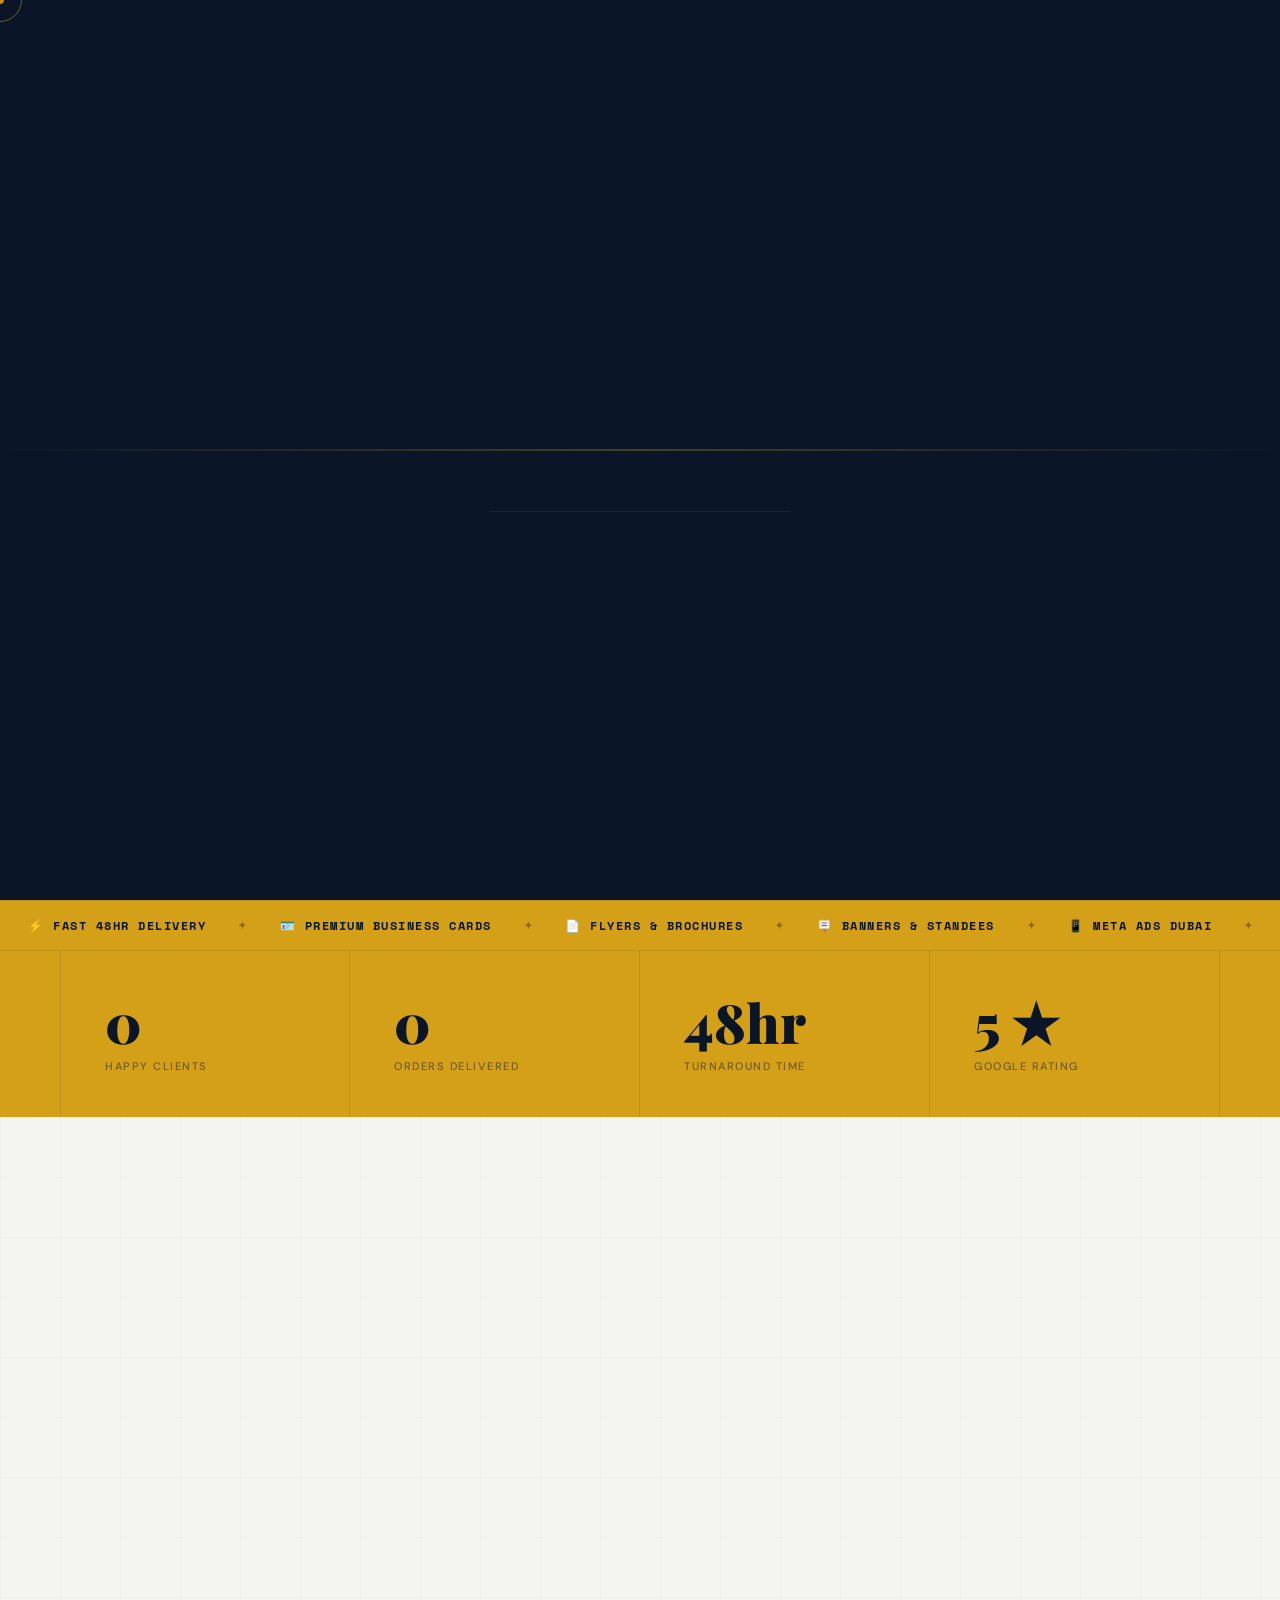
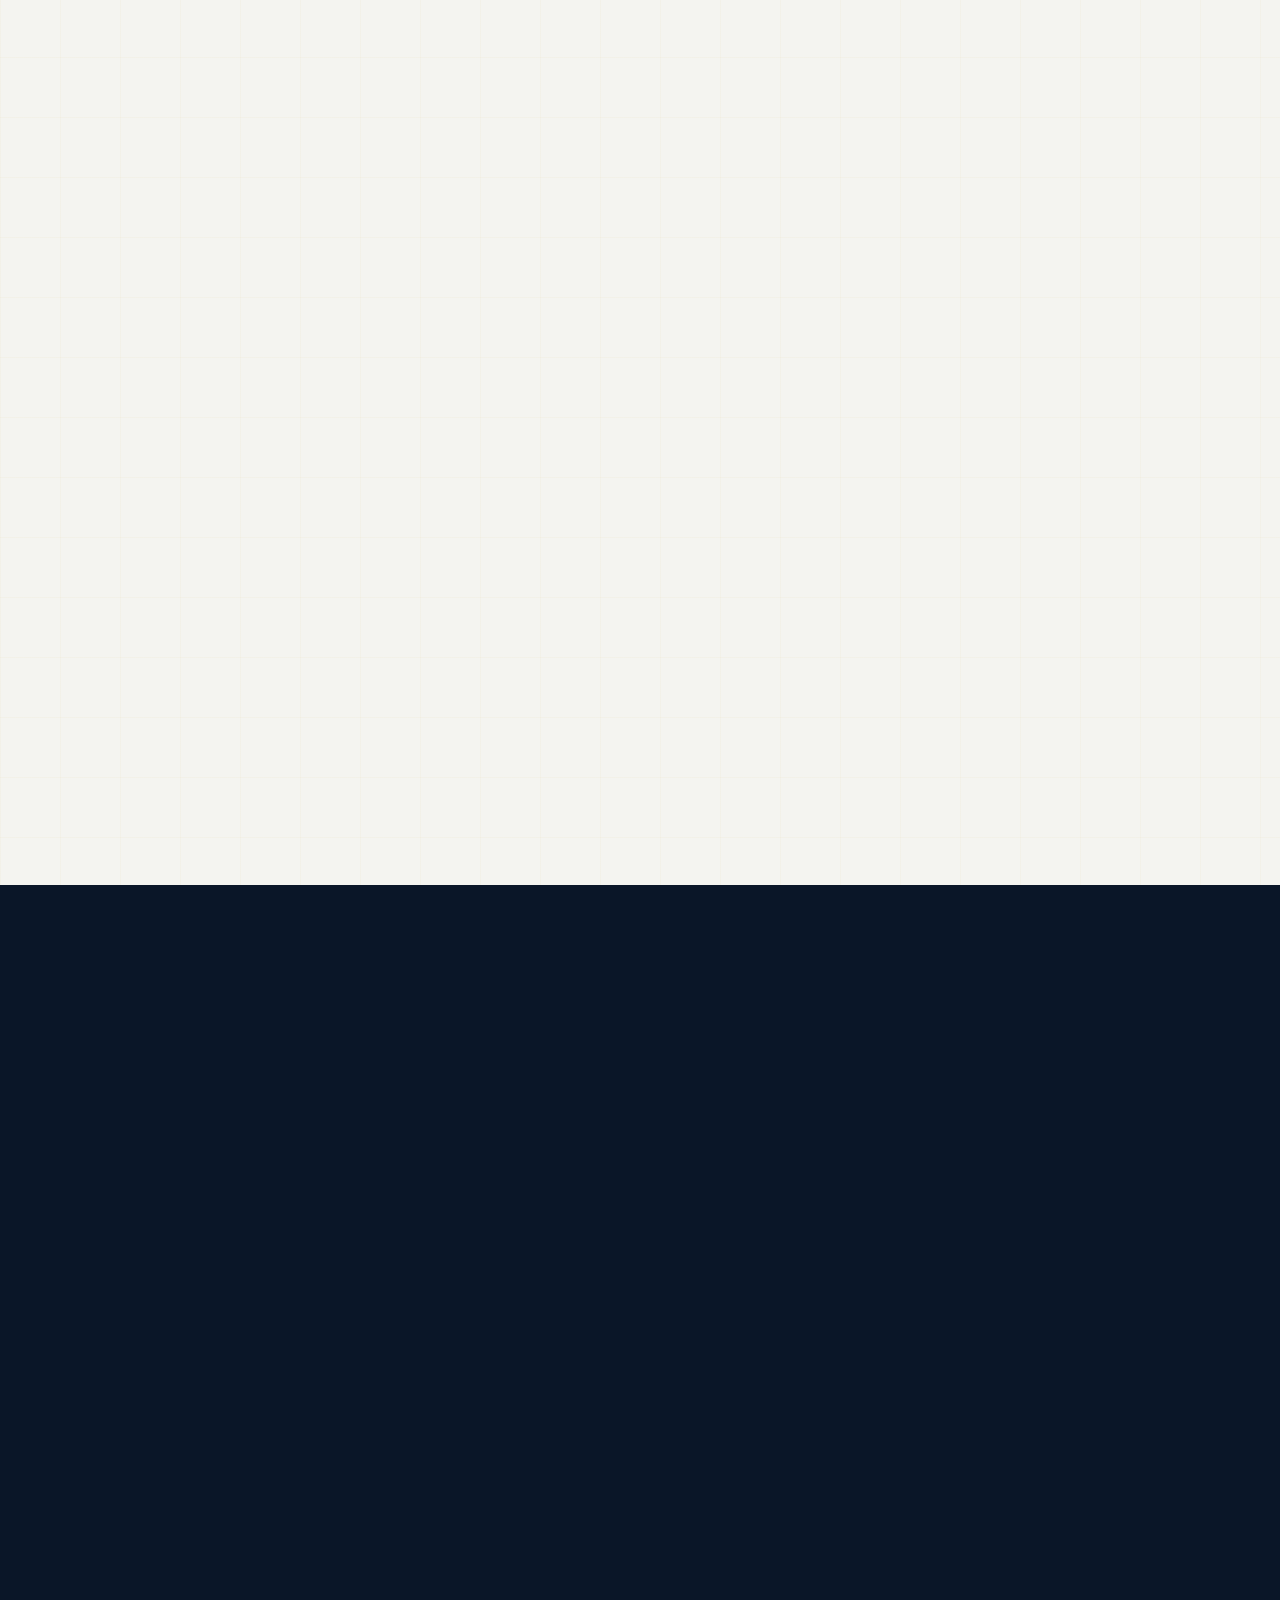
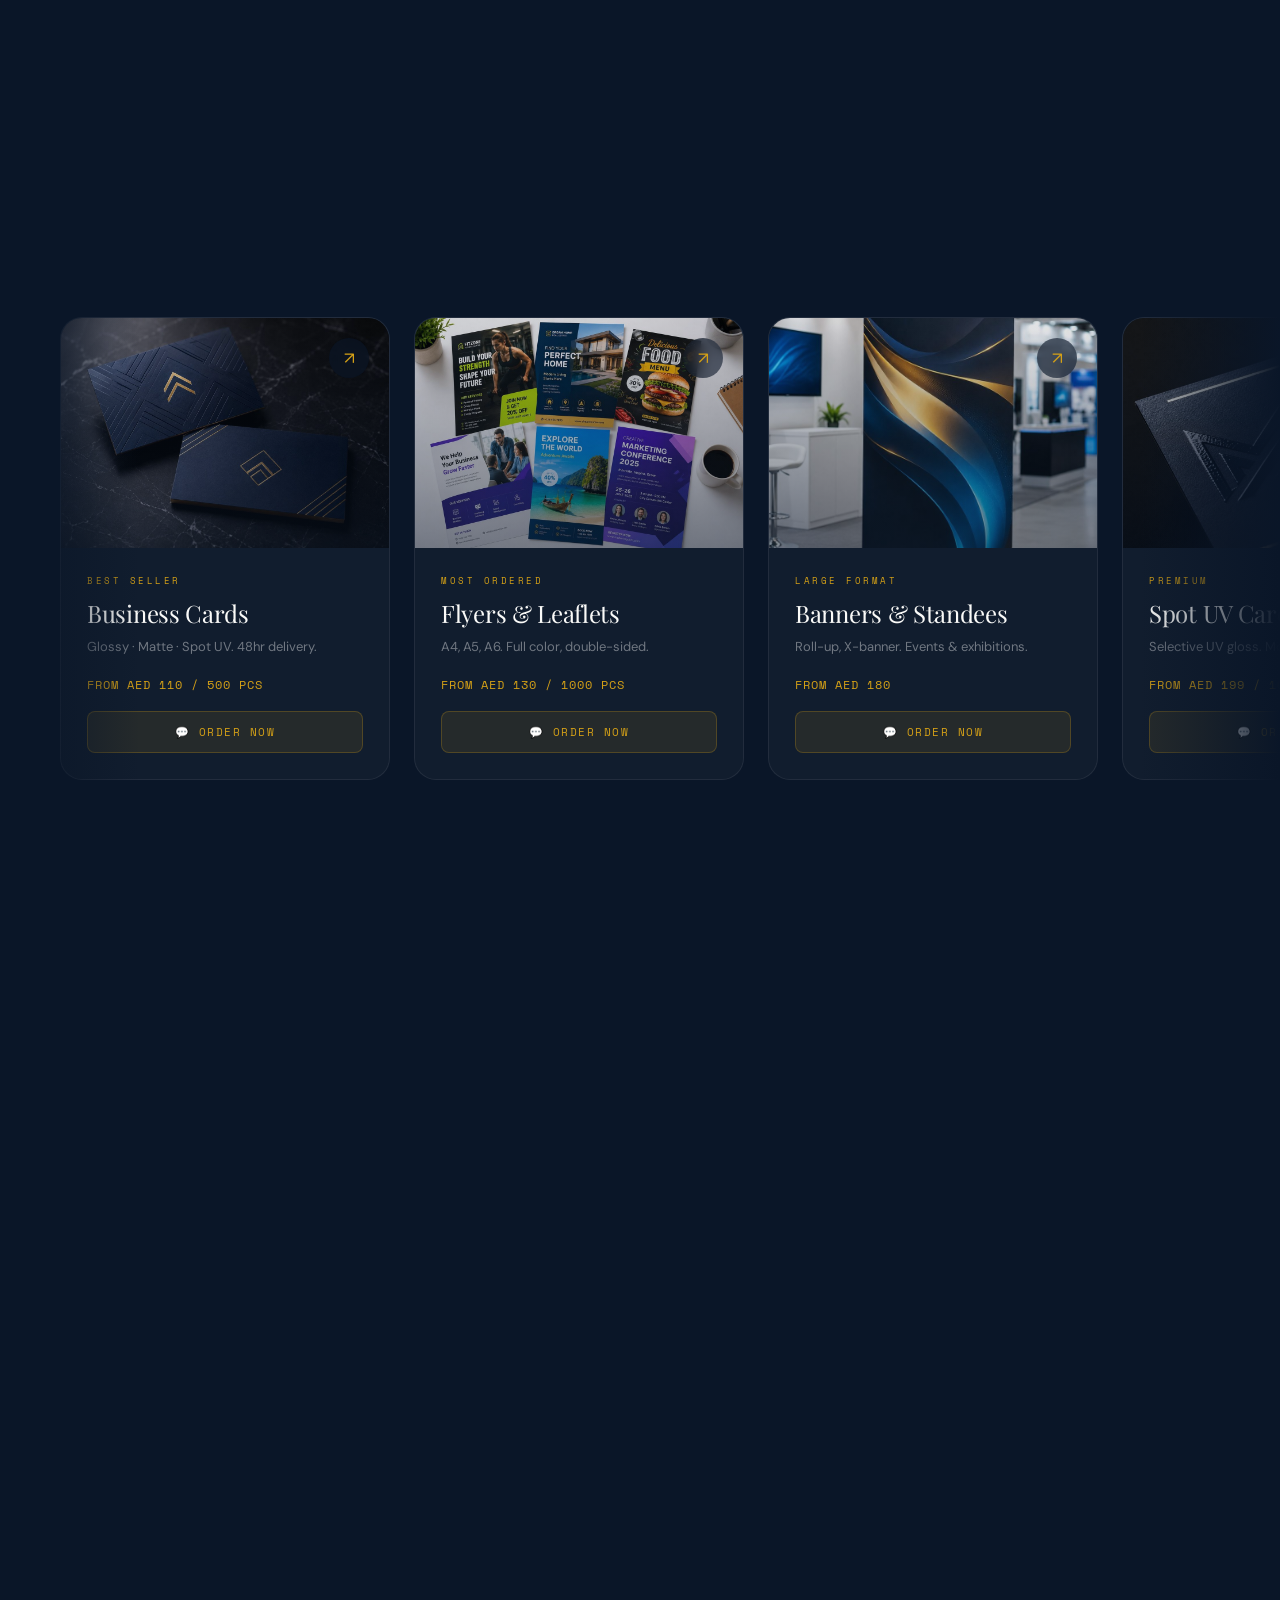
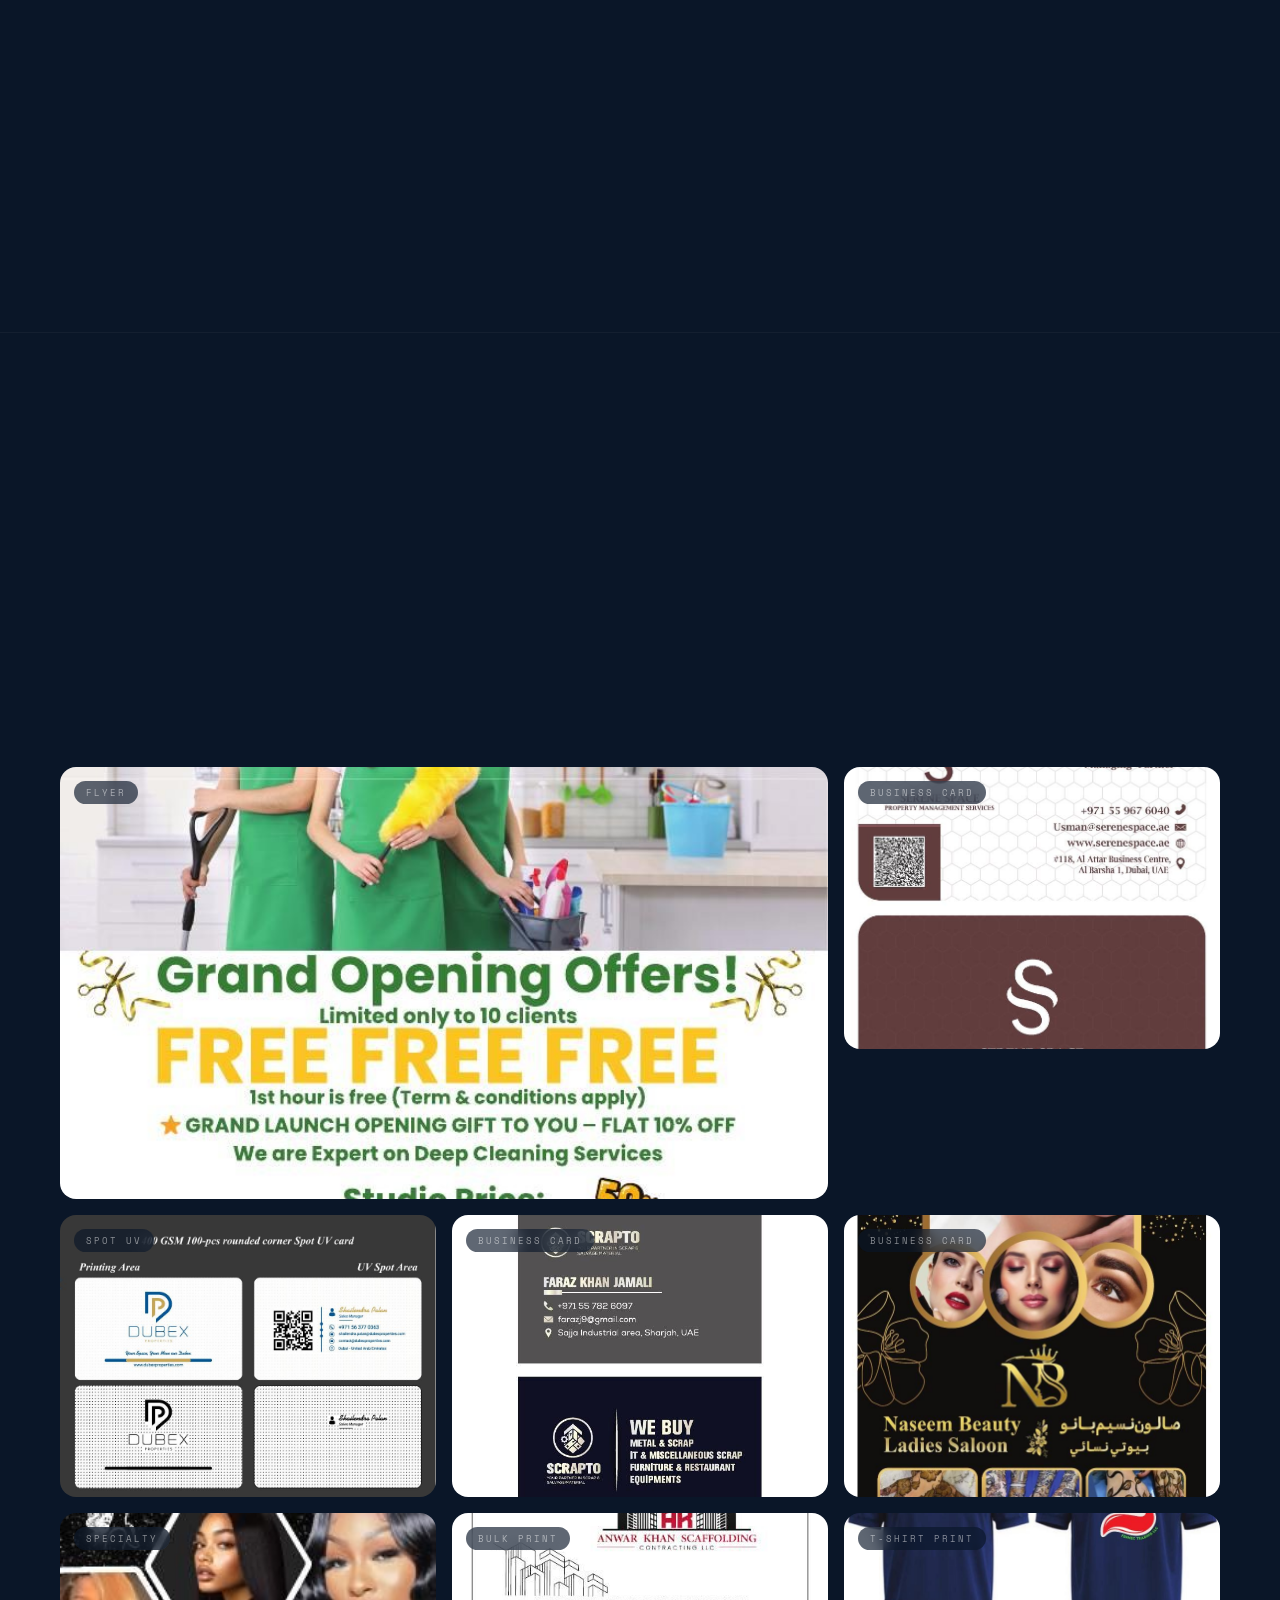
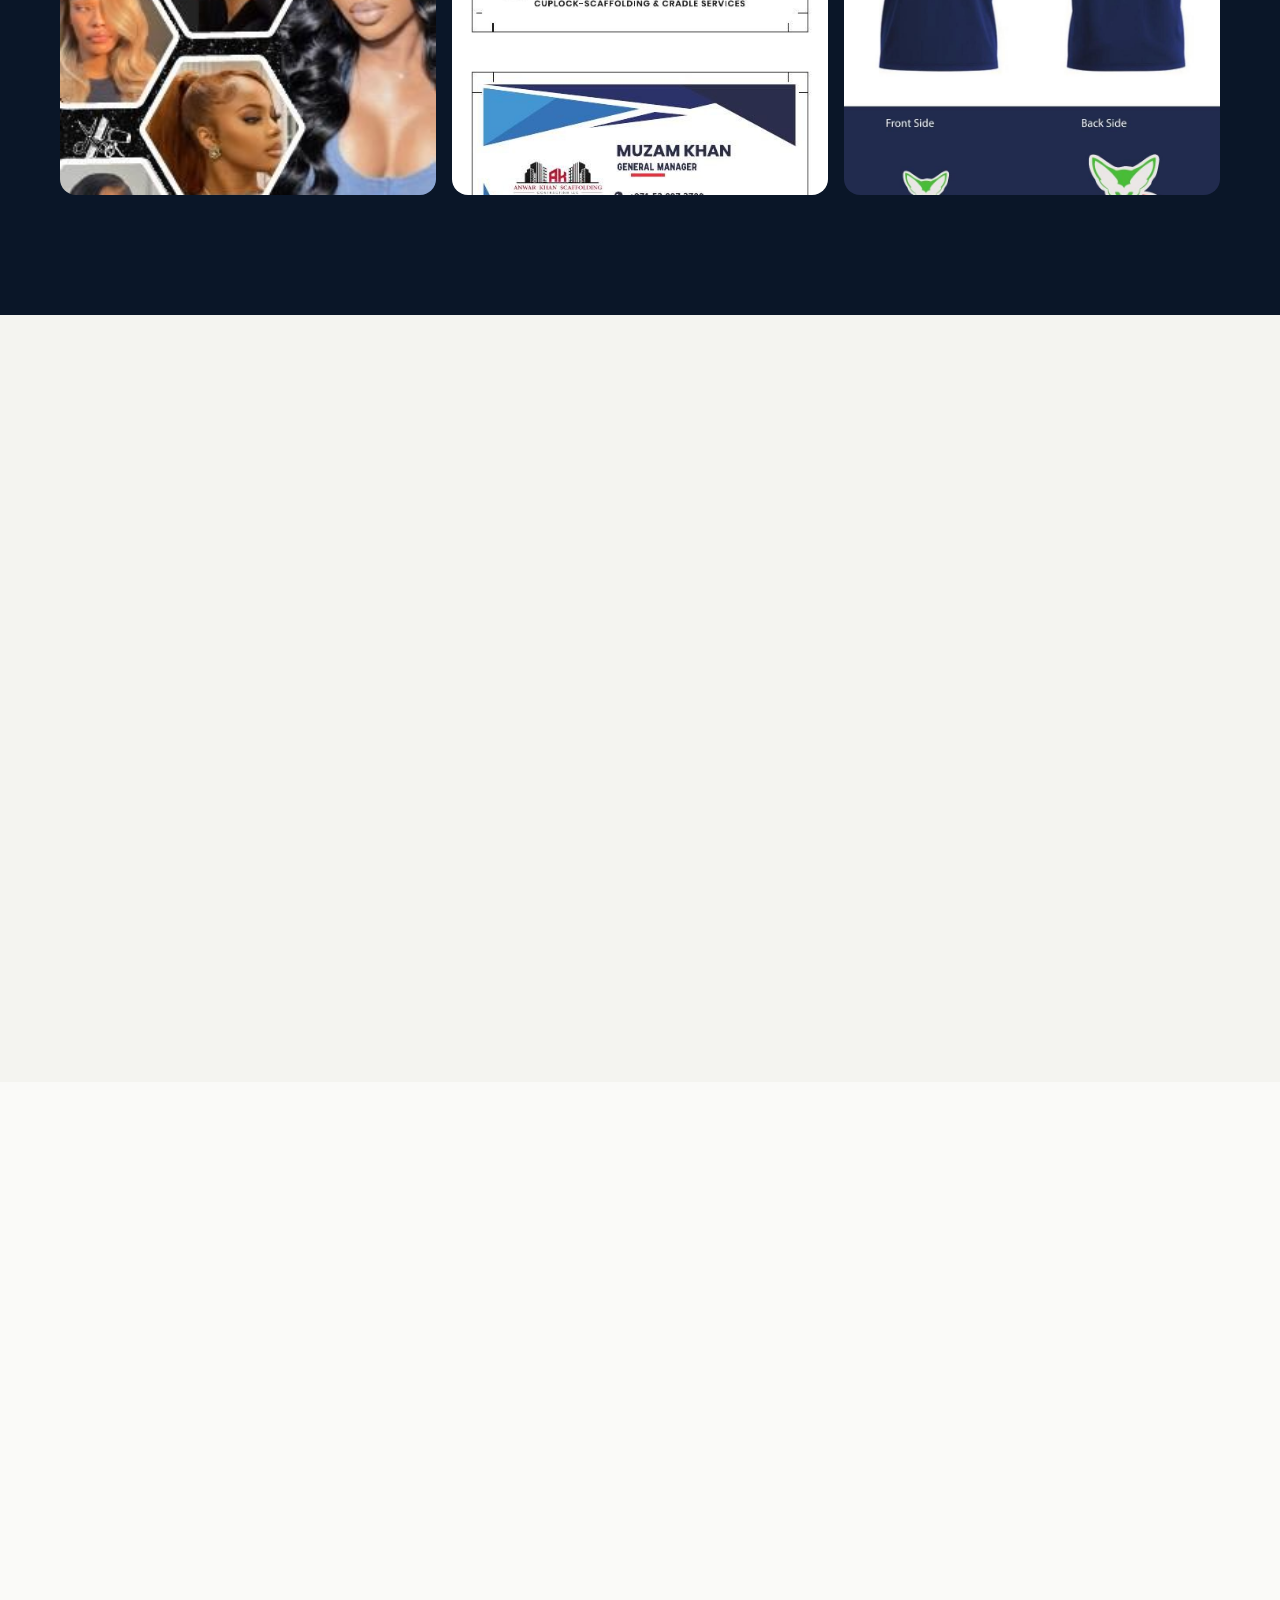
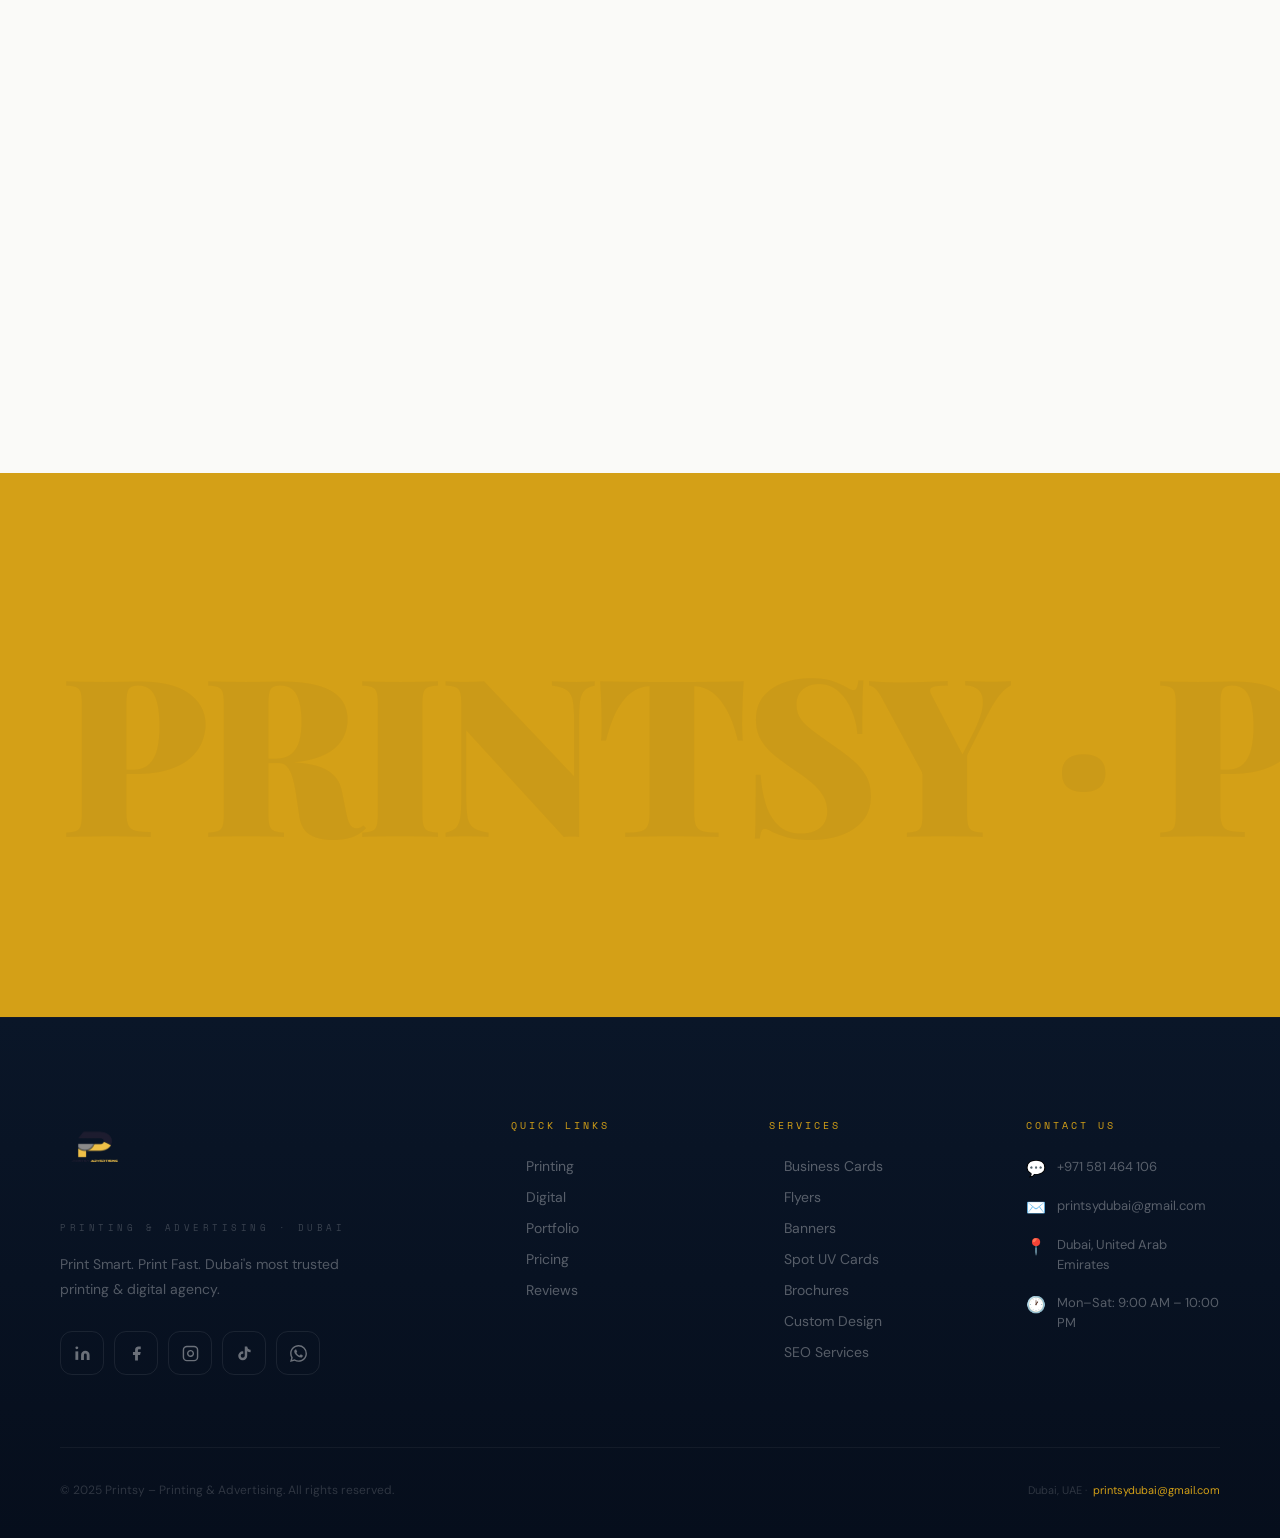
==== commit fafbd90a: "Integrate Google Analytics tracking in index.html Added Google Analytics tracking code to the HTML." ====
--- a/index.html
+++ b/index.html
@@ -1,574 +1,68 @@
 <!DOCTYPE html>
 <html lang="en">
 <head>
+<!-- Google tag (gtag.js) -->
+<script async src="https://www.googletagmanager.com/gtag/js?id=G-MD9CGS8MRB"></script>
+<script>
+  window.dataLayer = window.dataLayer || [];
+  function gtag(){dataLayer.push(arguments);}
+  gtag('js', new Date());
+  gtag('config', 'G-MD9CGS8MRB');
+</script>
 <meta charset="UTF-8">
 <meta name="viewport" content="width=device-width, initial-scale=1.0">
-
-<!-- ═══ SEO META TAGS ═══ -->
-<title>Printsy Dubai | Premium Business Cards, Flyers & Printing Services UAE</title>
-<meta name="description" content="Printsy Dubai — Premium printing services including business cards, flyers, banners, brochures & Spot UV cards. Fast 48hr delivery across Dubai. Powered by Diamond Printing Press. Order on WhatsApp +971581464106.">
-<meta name="keywords" content="printing services Dubai, business cards Dubai, flyer printing Dubai, digital marketing agency Dubai, Meta Ads Dubai, Google Ads Dubai, SEO Dubai, website development Dubai, social media marketing Dubai, web app development Dubai, brand identity Dubai, printing company Dubai">
-<meta name="author" content="Printsy – Printing & Advertising Dubai">
-<meta name="robots" content="index, follow">
-<meta name="theme-color" content="#0A1628">
-<link rel="canonical" href="https://shahzaibamjad0631-collab.github.io/printsy-project/">
-
-<!-- ═══ OPEN GRAPH (WhatsApp / Facebook Preview) ═══ -->
+<title>Printsy Dubai | Premium Printing & Digital Agency UAE</title>
+<meta name="description" content="Printsy Dubai — Premium printing & digital agency. Business cards, flyers, banners, Meta Ads, Google Ads, SEO, website development. Fast 48hr delivery. +971581464106">
+<meta name="keywords" content="printing Dubai, business cards Dubai, Meta Ads Dubai, Google Ads Dubai, SEO Dubai, website development Dubai, digital agency Dubai">
+<meta property="og:title" content="Printsy Dubai | Premium Printing & Digital Agency">
+<meta property="og:description" content="Business cards, flyers, banners & digital marketing. Fast 48hr delivery across Dubai.">
 <meta property="og:type" content="website">
-<meta property="og:url" content="https://shahzaibamjad0631-collab.github.io/printsy-project/">
-<meta property="og:title" content="Printsy Dubai | Premium Printing Services UAE">
-<meta property="og:description" content="Business cards, flyers, banners & more. Fast 48hr delivery across Dubai. Order on WhatsApp now!">
-<meta property="og:image" content="https://images.unsplash.com/photo-1611532736597-de2d4265fba3?w=1200&auto=format&fit=crop">
+<meta property="og:url" content="https://www.printsydubai.com/">
+<meta property="og:image" content="https://www.printsydubai.com/images/logo.png">
 <meta property="og:locale" content="en_AE">
-<meta property="og:site_name" content="Printsy Dubai">
-
-<!-- ═══ TWITTER CARD ═══ -->
 <meta name="twitter:card" content="summary_large_image">
-<meta name="twitter:title" content="Printsy Dubai | Premium Printing Services">
-<meta name="twitter:description" content="Business cards, flyers, banners. Fast 48hr delivery Dubai.">
-<meta name="twitter:image" content="https://images.unsplash.com/photo-1611532736597-de2d4265fba3?w=1200&auto=format&fit=crop">
-
-<!-- ═══ LOCAL BUSINESS SCHEMA ═══ -->
+<meta name="twitter:title" content="Printsy Dubai | Premium Printing & Digital Agency">
+<meta name="twitter:description" content="Business cards, flyers, banners & digital marketing. Fast 48hr delivery across Dubai.">
+<meta name="robots" content="index,follow">
+<link rel="canonical" href="https://www.printsydubai.com/">
 <script type="application/ld+json">
-{
-  "@context": "https://schema.org",
-  "@type": "LocalBusiness",
-  "name": "Printsy – Printing & Digital Agency",
-  "description": "Premium printing and digital agency services in Dubai. Business cards, flyers, banners, Meta Ads, Google Ads, SEO, website development and social media marketing.",
-  "url": "https://shahzaibamjad0631-collab.github.io/printsy-project/",
-  "telephone": "+971581464106",
-  "email": "printsydubai@gmail.com",
-  "address": {
-    "@type": "PostalAddress",
-    "addressLocality": "Dubai",
-    "addressCountry": "AE"
-  },
-  "geo": {
-    "@type": "GeoCoordinates",
-    "latitude": "25.2048",
-    "longitude": "55.2708"
-  },
-  "openingHours": "Mo-Sa 09:00-19:00",
-  "priceRange": "AED 99 - AED 499",
-  "image": "https://images.unsplash.com/photo-1611532736597-de2d4265fba3?w=1200",
-  "sameAs": [],
-  "hasOfferCatalog": {
-    "@type": "OfferCatalog",
-    "name": "Printing Services",
-    "itemListElement": [
-      {"@type": "Offer", "itemOffered": {"@type": "Service", "name": "Business Cards Dubai"}, "price": "110", "priceCurrency": "AED"},
-      {"@type": "Offer", "itemOffered": {"@type": "Service", "name": "Flyer Printing Dubai"}, "price": "130", "priceCurrency": "AED"},
-      {"@type": "Offer", "itemOffered": {"@type": "Service", "name": "Spot UV Cards Dubai"}, "price": "199", "priceCurrency": "AED"}
-    ]
-  }
-}
+{"@context":"https://schema.org","@type":"LocalBusiness","name":"Printsy – Printing & Digital Agency","url":"https://www.printsydubai.com/","image":"https://www.printsydubai.com/images/logo.png","telephone":"+971581464106","email":"printsydubai@gmail.com","address":{"@type":"PostalAddress","addressLocality":"Dubai","addressCountry":"AE"},"openingHours":"Mo-Sa 09:00-19:00","priceRange":"AED 99-499","sameAs":["https://www.facebook.com/share/1EChtihZrZ/?mibextid=wwXIfr","https://www.instagram.com/printsydubai?igsh=MWlvNzNlYWU5eHZ4cQ%3D%3D&utm_source=qr","https://www.tiktok.com/@shahzaibamjad0631?_r=1&_t=ZS-96WDWndnDdd"]}
 </script>
-
 <link rel="preconnect" href="https://fonts.googleapis.com">
-<link href="https://fonts.googleapis.com/css2?family=Playfair+Display:ital,wght@0,700;0,900;1,700&family=DM+Sans:wght@300;400;500&family=Space+Mono:wght@400;700&display=swap" rel="stylesheet">
-
-<style>
-:root{
-  --navy:#0A1628;--navy2:#1B2A4A;--navy3:#243556;
-  --gold:#D4A017;--gold2:#F0C040;--gold3:#FDF3D0;
-  --white:#FAFAF8;--gray:#8A8F9A;--graylt:#F2F2EF;
-  --wa:#25D366;
-  --fd:'Playfair Display',serif;--fb:'DM Sans',sans-serif;--fm:'Space Mono',monospace;
-}
-*,*::before,*::after{box-sizing:border-box;margin:0;padding:0}
-html{scroll-behavior:smooth;overflow-x:hidden}
-body{font-family:var(--fb);background:var(--white);color:var(--navy);overflow-x:hidden;cursor:none}
-
-/* CURSOR */
-#cur{position:fixed;width:8px;height:8px;background:var(--gold);border-radius:50%;pointer-events:none;z-index:99999;transform:translate(-50%,-50%);transition:width .25s,height .25s;mix-blend-mode:difference}
-#cur-r{position:fixed;width:40px;height:40px;border:1.5px solid var(--gold);border-radius:50%;pointer-events:none;z-index:99998;transform:translate(-50%,-50%);opacity:.5}
-body.hov #cur{width:20px;height:20px}
-body.hov #cur-r{width:64px;height:64px;opacity:.15}
-
-/* PROGRESS */
-#pb{position:fixed;top:0;left:0;height:2px;background:linear-gradient(90deg,var(--gold),var(--gold2),var(--gold));z-index:99997;width:0;box-shadow:0 0 12px var(--gold);transition:width .1s linear}
-
-/* LOADER */
-#loader{position:fixed;inset:0;background:var(--navy);z-index:99990;display:flex;flex-direction:column;align-items:center;justify-content:center;gap:24px;overflow:hidden}
-#loader::before{content:'';position:absolute;inset:0;background:radial-gradient(ellipse at 60% 40%,rgba(212,160,23,.08),transparent 60%)}
-#loader::after{content:'';position:absolute;width:600px;height:600px;border-radius:50%;border:1px solid rgba(212,160,23,.06);animation:ldRing 3s linear infinite}
-@keyframes ldRing{to{transform:rotate(360deg) scale(1.2)}}
-.ld-logo{font-family:var(--fd);font-size:72px;color:transparent;-webkit-text-stroke:1px var(--gold);letter-spacing:-2px;animation:ldStroke 2.2s .2s forwards;position:relative;z-index:1}
-@keyframes ldStroke{
-  0%{color:transparent;-webkit-text-stroke:1px var(--gold);letter-spacing:14px;opacity:0;filter:blur(10px)}
-  50%{opacity:1;filter:blur(0);letter-spacing:-2px}
-  100%{color:var(--gold);-webkit-text-stroke:1px transparent}
-}
-.ld-sub{font-family:var(--fm);font-size:10px;letter-spacing:5px;text-transform:uppercase;color:rgba(255,255,255,.3);opacity:0;animation:fadeUp .6s 1.2s forwards;position:relative;z-index:1}
-.ld-bar{width:280px;height:1px;background:rgba(255,255,255,.06);overflow:hidden;position:relative;z-index:1}
-.ld-fill{height:100%;background:linear-gradient(90deg,transparent,var(--gold),var(--gold2));animation:ldBar 2.2s .3s ease forwards;box-shadow:0 0 16px var(--gold)}
-@keyframes ldBar{from{width:0}to{width:100%}}
-.ld-pct{font-family:var(--fm);font-size:12px;color:var(--gold);opacity:0;animation:fadeUp .4s 1.6s forwards;position:relative;z-index:1;letter-spacing:2px}
-@keyframes fadeUp{from{opacity:0;transform:translateY(14px)}to{opacity:1;transform:translateY(0)}}
-
-/* NAV */
-nav{position:fixed;top:0;left:0;right:0;z-index:1000;padding:0 60px;height:80px;display:flex;align-items:center;justify-content:space-between;transition:all .5s}
-nav.sc{background:rgba(10,22,40,.96);backdrop-filter:blur(28px);-webkit-backdrop-filter:blur(28px);border-bottom:1px solid rgba(212,160,23,.08);box-shadow:0 4px 40px rgba(0,0,0,.2)}
-.n-logo{font-family:var(--fd);font-size:27px;color:var(--white);text-decoration:none;letter-spacing:-.5px;display:flex;flex-direction:column;line-height:1;opacity:0;animation:fadeUp .6s 2.5s forwards}
-.n-logo span{font-family:var(--fb);font-size:9px;letter-spacing:3.5px;color:var(--gold);text-transform:uppercase;margin-top:3px}
-.n-links{display:flex;gap:36px;list-style:none;opacity:0;animation:fadeUp .6s 2.7s forwards}
-.n-links a{font-size:13px;letter-spacing:.4px;color:rgba(255,255,255,.6);text-decoration:none;position:relative;padding-bottom:4px;transition:color .3s}
-.n-links a::after{content:'';position:absolute;bottom:0;left:50%;width:0;height:1px;background:var(--gold);transition:all .4s cubic-bezier(.34,1.56,.64,1)}
-.n-links a:hover{color:var(--white)}
-.n-links a:hover::after{width:100%;left:0}
-.n-cta{background:var(--gold);color:var(--navy);padding:11px 26px;border-radius:5px;font-size:13px;font-weight:500;text-decoration:none;opacity:0;animation:fadeUp .6s 2.9s forwards;transition:all .3s;overflow:hidden;position:relative}
-.n-cta::after{content:'';position:absolute;inset:0;background:var(--white);transform:scaleX(0);transform-origin:right;transition:transform .45s ease}
-.n-cta:hover::after{transform:scaleX(1);transform-origin:left}
-.n-cta span{position:relative;z-index:1}
-.hbg{display:none;flex-direction:column;gap:5px;cursor:pointer;padding:4px}
-.hbg span{width:24px;height:1.5px;background:var(--white);display:block;transition:all .3s}
-.hbg.op span:nth-child(1){transform:rotate(45deg) translate(5px,5px)}
-.hbg.op span:nth-child(2){opacity:0}
-.hbg.op span:nth-child(3){transform:rotate(-45deg) translate(5px,-5px)}
-.mob{display:none;position:fixed;top:80px;left:0;right:0;background:rgba(10,22,40,.98);backdrop-filter:blur(24px);flex-direction:column;z-index:999;border-bottom:1px solid rgba(212,160,23,.1)}
-.mob a{color:rgba(255,255,255,.7);font-size:17px;text-decoration:none;padding:18px 32px;border-bottom:1px solid rgba(255,255,255,.04);display:block;transition:all .3s}
-.mob a:hover{color:var(--gold);padding-left:44px}
-.mob.op{display:flex}
-
-/* HERO */
-#hero{min-height:100vh;background:var(--navy);display:flex;align-items:center;position:relative;overflow:hidden;padding:100px 60px 80px}
-
-/* Animated grid */
-.h-grid{position:absolute;inset:0;background-image:linear-gradient(rgba(212,160,23,.025) 1px,transparent 1px),linear-gradient(90deg,rgba(212,160,23,.025) 1px,transparent 1px);background-size:80px 80px;animation:gridMove 25s linear infinite}
-@keyframes gridMove{from{background-position:0 0}to{background-position:80px 80px}}
-
-/* Orbs */
-.orb{position:absolute;border-radius:50%;filter:blur(120px);opacity:.09;animation:orbDrift 16s ease-in-out infinite}
-.o1{width:800px;height:800px;background:var(--gold);top:-250px;right:-250px}
-.o2{width:600px;height:600px;background:#2A5BD7;bottom:-200px;left:-200px;animation-delay:-8s}
-.o3{width:300px;height:300px;background:var(--gold2);top:35%;left:30%;animation-delay:-5s;opacity:.05}
-@keyframes orbDrift{0%,100%{transform:translate(0,0) scale(1)}33%{transform:translate(50px,-60px) scale(1.12)}66%{transform:translate(-30px,30px) scale(.9)}}
-
-/* Particles */
-.pts{position:absolute;inset:0;pointer-events:none;overflow:hidden}
-.pt{position:absolute;border-radius:50%;opacity:0;animation:ptUp var(--d) var(--e) infinite ease-out}
-@keyframes ptUp{0%{opacity:0;transform:translateY(0) scale(0)}15%{opacity:.8}85%{opacity:.1}100%{opacity:0;transform:translateY(-200px) scale(2.5)}}
-
-/* Hero content */
-.hc{max-width:680px;position:relative;z-index:2}
-.h-badge{display:inline-flex;align-items:center;gap:8px;background:rgba(212,160,23,.1);border:1px solid rgba(212,160,23,.2);color:var(--gold);font-size:11px;letter-spacing:2px;text-transform:uppercase;padding:8px 20px;border-radius:100px;margin-bottom:36px;opacity:0;animation:fadeUp .6s 2.8s forwards}
-.h-bdot{width:6px;height:6px;background:var(--gold);border-radius:50%;animation:bdotPulse 2s infinite}
-@keyframes bdotPulse{0%,100%{box-shadow:0 0 0 0 rgba(212,160,23,.5)}50%{box-shadow:0 0 0 8px rgba(212,160,23,0)}}
-
-.h-title{font-family:var(--fd);font-size:clamp(52px,6.2vw,96px);line-height:.95;letter-spacing:-3px;color:var(--white);margin-bottom:30px}
-.h-title .wd{display:inline-block;overflow:hidden;margin-right:16px;vertical-align:bottom}
-.h-title .ch{display:inline-block;transform:translateY(110%);opacity:0;animation:chUp .75s cubic-bezier(.16,1,.3,1) forwards}
-@keyframes chUp{to{transform:translateY(0);opacity:1}}
-.h-title .gw{color:var(--gold);font-style:italic;position:relative}
-.h-title .gw::after{content:'';position:absolute;left:0;bottom:-6px;width:100%;height:2px;background:var(--gold);opacity:.4;border-radius:2px}
-
-.h-sub{font-size:17px;line-height:1.8;color:rgba(255,255,255,.5);margin-bottom:46px;max-width:520px;opacity:0;animation:fadeUp .7s 3.3s forwards}
-.h-btns{display:flex;gap:16px;flex-wrap:wrap;margin-bottom:64px;opacity:0;animation:fadeUp .7s 3.5s forwards}
-
-.bwa{display:inline-flex;align-items:center;gap:10px;background:var(--wa);color:#fff;padding:16px 32px;border-radius:7px;font-size:14px;font-weight:500;text-decoration:none;transition:all .4s;position:relative;overflow:hidden}
-.bwa::before{content:'';position:absolute;inset:0;background:rgba(255,255,255,.14);transform:translateX(-100%) skewX(-15deg);transition:transform .55s}
-.bwa:hover::before{transform:translateX(120%) skewX(-15deg)}
-.bwa:hover{transform:translateY(-4px);box-shadow:0 20px 50px rgba(37,211,102,.4)}
-
-.bgh{display:inline-flex;align-items:center;gap:10px;border:1px solid rgba(212,160,23,.35);color:var(--gold);padding:16px 32px;border-radius:7px;font-size:14px;text-decoration:none;transition:all .3s;backdrop-filter:blur(6px)}
-.bgh:hover{background:rgba(212,160,23,.09);border-color:var(--gold);transform:translateY(-4px)}
-
-.h-trust{display:flex;align-items:center;gap:14px;opacity:0;animation:fadeUp .6s 3.7s forwards}
-.h-tl{width:40px;height:1px;background:rgba(212,160,23,.28)}
-.h-tt{font-family:var(--fm);font-size:10px;letter-spacing:2.5px;text-transform:uppercase;color:rgba(255,255,255,.26)}
-
-/* ── HERO 3D PRODUCT CARDS ── */
-.h-showcase{position:absolute;right:4%;top:50%;transform:translateY(-50%);z-index:3;width:380px;height:520px}
-
-.bc-wrap{position:absolute;top:10px;right:10px;opacity:0;animation:bcIn .9s cubic-bezier(.34,1.56,.64,1) 3.3s forwards}
-@keyframes bcIn{from{opacity:0;transform:translateX(130px) translateY(-70px) rotateY(-45deg) rotateX(15deg)}to{opacity:1;transform:translateX(0) translateY(0) rotateY(0) rotateX(0)}}
-.bc{width:310px;height:175px;animation:bcFloat 7s ease-in-out infinite 4.2s,bcSway 9s ease-in-out infinite 4.2s}
-@keyframes bcFloat{0%,100%{transform:translateY(0) rotateX(3deg)}50%{transform:translateY(-16px) rotateX(-2deg)}}
-@keyframes bcSway{0%,100%{transform:rotateY(-6deg)}50%{transform:rotateY(6deg)}}
-.bc-front{width:310px;height:175px;background:linear-gradient(135deg,var(--navy2) 0%,#0d1f3a 100%);border:1px solid rgba(212,160,23,.25);border-radius:14px;padding:24px 28px;display:flex;flex-direction:column;justify-content:space-between;box-shadow:0 40px 100px rgba(0,0,0,.6),0 0 0 1px rgba(212,160,23,.08) inset,0 1px 0 rgba(255,255,255,.06) inset;position:relative;overflow:hidden}
-.bc-front::before{content:'';position:absolute;top:0;left:-100%;width:50%;height:100%;background:linear-gradient(105deg,transparent,rgba(255,255,255,.04),transparent);animation:bcShine 4s ease-in-out infinite 5s}
-@keyframes bcShine{0%,100%{left:-100%}50%{left:150%}}
-.bc-logo-txt{font-family:var(--fd);font-size:22px;color:var(--gold);letter-spacing:-.3px}
-.bc-logo-sub{font-family:var(--fb);font-size:8px;letter-spacing:2.5px;color:rgba(255,255,255,.35);text-transform:uppercase;margin-top:2px}
-.bc-divider{width:40px;height:1px;background:rgba(212,160,23,.3)}
-.bc-name{font-size:13px;color:var(--white);font-weight:500}
-.bc-role{font-size:9px;color:rgba(255,255,255,.4);letter-spacing:.8px;margin-top:1px}
-.bc-contact{font-family:var(--fm);font-size:8.5px;color:rgba(212,160,23,.65);letter-spacing:.3px;margin-top:4px}
-.bc-tag{position:absolute;bottom:-34px;left:50%;transform:translateX(-50%);background:rgba(212,160,23,.12);border:1px solid rgba(212,160,23,.25);color:var(--gold);font-family:var(--fm);font-size:9px;letter-spacing:2px;text-transform:uppercase;padding:5px 16px;border-radius:20px;white-space:nowrap;backdrop-filter:blur(10px);opacity:0;animation:fadeUp .5s 4.2s forwards}
-
-.fl-wrap{position:absolute;bottom:20px;left:0;opacity:0;animation:flIn 1s cubic-bezier(.34,1.56,.64,1) 3.6s forwards}
-@keyframes flIn{from{opacity:0;transform:translateX(-90px) translateY(90px) rotate(-20deg)}to{opacity:1;transform:translateX(0) translateY(0) rotate(-7deg)}}
-.fl{width:200px;height:285px;background:linear-gradient(160deg,#fff 0%,#f8f4ed 100%);border-radius:10px;border:1px solid rgba(10,22,40,.08);padding:18px;display:flex;flex-direction:column;gap:10px;box-shadow:0 30px 80px rgba(0,0,0,.4);transform:rotate(-7deg);animation:flFloat 8s ease-in-out infinite 4.6s}
-@keyframes flFloat{0%,100%{transform:rotate(-7deg) translateY(0)}50%{transform:rotate(-5deg) translateY(-12px)}}
-.fl-hd{background:var(--navy);border-radius:6px;padding:14px;text-align:center}
-.fl-hl{font-family:var(--fd);font-size:15px;color:var(--gold)}
-.fl-hs{font-family:var(--fm);font-size:7px;letter-spacing:2px;text-transform:uppercase;color:rgba(255,255,255,.3);margin-top:2px}
-.fl-img{height:60px;background:linear-gradient(135deg,rgba(212,160,23,.1),rgba(212,160,23,.04));border-radius:6px;display:flex;align-items:center;justify-content:center;font-size:9px;color:rgba(10,22,40,.3);font-family:var(--fm);letter-spacing:1px}
-.fl-lines{display:flex;flex-direction:column;gap:5px;flex:1}
-.fl-line{height:5px;background:rgba(10,22,40,.07);border-radius:2px}
-.fl-price{background:var(--gold);color:var(--navy);font-family:var(--fm);font-size:9px;font-weight:700;padding:7px;border-radius:6px;text-align:center;margin-top:auto}
-.fl-tag{position:absolute;top:-30px;right:0;background:rgba(212,160,23,.12);border:1px solid rgba(212,160,23,.25);color:var(--gold);font-family:var(--fm);font-size:9px;letter-spacing:2px;text-transform:uppercase;padding:5px 14px;border-radius:20px;white-space:nowrap;backdrop-filter:blur(10px);opacity:0;animation:fadeUp .5s 4.4s forwards}
-
-.bn-wrap{position:absolute;top:50%;right:-5px;transform:translateY(-50%);opacity:0;animation:bnIn .9s cubic-bezier(.34,1.56,.64,1) 3.9s forwards}
-@keyframes bnIn{from{opacity:0;transform:translateY(-50%) translateX(70px)}to{opacity:1;transform:translateY(-50%) translateX(0)}}
-.bn{width:72px;height:220px;background:linear-gradient(180deg,var(--navy) 0%,var(--navy2) 100%);border-radius:6px;border:1px solid rgba(212,160,23,.18);display:flex;flex-direction:column;align-items:center;justify-content:center;gap:10px;box-shadow:0 24px 70px rgba(0,0,0,.45);animation:bnFloat 9s ease-in-out infinite 4.9s;padding:14px 8px;transform:rotate(3deg)}
-@keyframes bnFloat{0%,100%{transform:rotate(3deg) translateY(0)}50%{transform:rotate(1deg) translateY(-14px)}}
-.bn-l{font-family:var(--fd);font-size:11px;color:var(--gold);writing-mode:vertical-rl;transform:rotate(180deg);letter-spacing:2.5px}
-.bn-ln{width:1px;height:28px;background:rgba(212,160,23,.25)}
-.bn-t{font-family:var(--fm);font-size:7px;color:rgba(255,255,255,.2);writing-mode:vertical-rl;letter-spacing:2px;text-transform:uppercase}
-
-.sc-ind{position:absolute;bottom:36px;left:60px;z-index:2;display:flex;flex-direction:column;align-items:center;gap:8px;opacity:0;animation:fadeUp .6s 4.4s forwards}
-.sc-ind span{font-family:var(--fm);font-size:9px;letter-spacing:3px;text-transform:uppercase;color:rgba(255,255,255,.25)}
-.sc-ln{width:1px;height:52px;background:rgba(212,160,23,.12);position:relative;overflow:hidden}
-.sc-ln::after{content:'';position:absolute;top:-100%;left:0;width:100%;height:100%;background:linear-gradient(transparent,var(--gold));animation:scDown 2.4s ease-in-out infinite}
-@keyframes scDown{0%{top:-100%}100%{top:100%}}
-
-/* STATS */
-#stats{background:var(--gold);padding:0 60px}
-.st-in{display:grid;grid-template-columns:repeat(4,1fr)}
-.st-it{padding:38px 44px;border-right:1px solid rgba(10,22,40,.1);position:relative;overflow:hidden;cursor:default;transition:all .3s}
-.st-it:first-child{border-left:1px solid rgba(10,22,40,.1)}
-.st-it::before{content:'';position:absolute;inset:0;background:rgba(255,255,255,0);transition:background .4s}
-.st-it:hover::before{background:rgba(255,255,255,.2)}
-.st-it:hover .st-num{transform:scale(1.1) translateY(-4px);color:var(--navy)}
-.st-num{font-family:var(--fd);font-size:50px;color:var(--navy);font-weight:900;line-height:1;margin-bottom:4px;transition:all .4s cubic-bezier(.34,1.56,.64,1)}
-.st-lbl{font-size:11px;letter-spacing:1.5px;text-transform:uppercase;color:rgba(10,22,40,.5)}
-
-/* SHARED */
-section{padding:120px 60px}
-.s-tag{display:inline-flex;align-items:center;gap:10px;font-family:var(--fm);font-size:10px;letter-spacing:3px;text-transform:uppercase;color:var(--gold);margin-bottom:20px}
-.s-tag::before{content:'';width:30px;height:1px;background:var(--gold)}
-.s-h2{font-family:var(--fd);font-size:clamp(38px,4.5vw,66px);line-height:1.03;letter-spacing:-2px;color:var(--navy);margin-bottom:20px}
-.s-h2.lt{color:var(--white)}
-.s-sub{font-size:17px;line-height:1.8;color:var(--gray);max-width:540px}
-.s-sub.lt{color:rgba(255,255,255,.4)}
-
-/* REVEAL ANIMATIONS */
-.rv{opacity:0;transform:translateY(56px);transition:opacity 1s cubic-bezier(.16,1,.3,1),transform 1s cubic-bezier(.16,1,.3,1)}
-.rv.on{opacity:1;transform:translateY(0)}
-.rv-l{opacity:0;transform:translateX(-56px);transition:opacity 1s cubic-bezier(.16,1,.3,1),transform 1s cubic-bezier(.16,1,.3,1)}
-.rv-l.on{opacity:1;transform:translateX(0)}
-.rv-r{opacity:0;transform:translateX(56px);transition:opacity 1s cubic-bezier(.16,1,.3,1),transform 1s cubic-bezier(.16,1,.3,1)}
-.rv-r.on{opacity:1;transform:translateX(0)}
-.rv-sc{opacity:0;transform:scale(.82);transition:opacity 1s cubic-bezier(.16,1,.3,1),transform 1s cubic-bezier(.16,1,.3,1)}
-.rv-sc.on{opacity:1;transform:scale(1)}
-.rv-rot{opacity:0;transform:rotate(-8deg) translateY(30px);transition:opacity 1s cubic-bezier(.16,1,.3,1),transform 1s cubic-bezier(.16,1,.3,1)}
-.rv-rot.on{opacity:1;transform:rotate(0) translateY(0)}
-
-/* SERVICES */
-#services{background:var(--graylt)}
-.srv-grid{display:grid;grid-template-columns:repeat(3,1fr);gap:22px;margin-top:72px}
-.srv-c{background:var(--white);border:1px solid rgba(10,22,40,.05);border-radius:18px;padding:42px 36px;position:relative;overflow:hidden;transition:all .55s cubic-bezier(.34,1.56,.64,1);cursor:pointer;transform-style:preserve-3d}
-.srv-c::before{content:'';position:absolute;top:0;left:-100%;width:55%;height:100%;background:linear-gradient(105deg,transparent,rgba(212,160,23,.05),rgba(255,255,255,.03),transparent);transition:left .75s ease}
-.srv-c::after{content:'';position:absolute;bottom:0;left:0;right:0;height:3px;background:linear-gradient(90deg,transparent,var(--gold),transparent);transform:scaleX(0);transform-origin:left;transition:transform .5s ease}
-.srv-c:hover{transform:translateY(-14px);box-shadow:0 40px 90px rgba(0,0,0,.1);border-color:rgba(212,160,23,.12)}
-.srv-c:hover::before{left:160%}
-.srv-c:hover::after{transform:scaleX(1)}
-.srv-ico{width:58px;height:58px;background:rgba(212,160,23,.07);border-radius:15px;margin-bottom:30px;display:flex;align-items:center;justify-content:center;font-size:28px;transition:all .45s cubic-bezier(.34,1.56,.64,1)}
-.srv-c:hover .srv-ico{background:var(--gold);transform:rotate(-10deg) scale(1.15)}
-.srv-title{font-family:var(--fd);font-size:22px;margin-bottom:12px;color:var(--navy)}
-.srv-desc{font-size:14px;line-height:1.72;color:var(--gray);margin-bottom:24px}
-.srv-price{font-family:var(--fm);font-size:11px;color:var(--gold);letter-spacing:1px}
-.srv-arr{position:absolute;top:34px;right:34px;font-size:20px;color:rgba(10,22,40,.1);transition:all .45s cubic-bezier(.34,1.56,.64,1)}
-.srv-c:hover .srv-arr{color:var(--gold);transform:translate(5px,-5px) scale(1.25)}
-
-/* SHOWCASE */
-#showcase{background:var(--navy);padding:0;overflow:hidden}
-.sh-hd{padding:120px 60px 0}
-.sh-wrap{position:relative;overflow:hidden;margin-top:64px;padding-bottom:120px}
-.sh-wrap::before,.sh-wrap::after{content:'';position:absolute;top:0;bottom:0;width:140px;z-index:2;pointer-events:none}
-.sh-wrap::before{left:0;background:linear-gradient(90deg,var(--navy),transparent)}
-.sh-wrap::after{right:0;background:linear-gradient(-90deg,var(--navy),transparent)}
-.sh-track{display:flex;gap:24px;padding:20px 60px;animation:shScroll 32s linear infinite;width:max-content}
-.sh-track:hover{animation-play-state:paused}
-@keyframes shScroll{from{transform:translateX(0)}to{transform:translateX(-50%)}}
-
-.sh-c{flex-shrink:0;width:290px;border-radius:22px;overflow:hidden;position:relative;cursor:pointer;background:rgba(255,255,255,.03);border:1px solid rgba(255,255,255,.07);transition:border-color .3s}
-.sh-c:hover{border-color:rgba(212,160,23,.3)}
-.sh-c-img{height:210px;display:flex;align-items:center;justify-content:center;position:relative;overflow:hidden}
-.sh-c-body{padding:24px}
-.sh-c-tag{font-family:var(--fm);font-size:9px;letter-spacing:2.5px;text-transform:uppercase;color:var(--gold);margin-bottom:9px}
-.sh-c-name{font-family:var(--fd);font-size:21px;color:var(--white);margin-bottom:7px}
-.sh-c-desc{font-size:13px;color:rgba(255,255,255,.38);margin-bottom:16px;line-height:1.55}
-.sh-c-price{font-family:var(--fm);font-size:12px;color:var(--gold);letter-spacing:.5px}
-.sh-c-arr{position:absolute;top:20px;right:20px;width:38px;height:38px;border-radius:50%;background:rgba(212,160,23,.1);display:flex;align-items:center;justify-content:center;color:var(--gold);font-size:16px;transition:all .35s cubic-bezier(.34,1.56,.64,1)}
-.sh-c:hover .sh-c-arr{background:var(--gold);color:var(--navy);transform:translate(4px,-4px) scale(1.1)}
-
-/* Product img backgrounds */
-.sh-c.bc-t .sh-c-img{background:linear-gradient(135deg,var(--navy2),#0c1e3a)}
-.sh-c.fl-t .sh-c-img{background:linear-gradient(135deg,#f5f0e8,#fff)}
-.sh-c.bn-t .sh-c-img{background:linear-gradient(135deg,var(--navy3),#193060)}
-.sh-c.st-t .sh-c-img{background:linear-gradient(135deg,#121a12,#1a2e1a)}
-.sh-c.br-t .sh-c-img{background:linear-gradient(135deg,#16213e,#0f3460)}
-.sh-c.uv-t .sh-c-img{background:linear-gradient(135deg,#1a0a2e,#2d1855)}
-
-/* Mini product previews */
-.mbc{width:185px;height:105px;background:linear-gradient(135deg,var(--navy),var(--navy2));border:1px solid rgba(212,160,23,.28);border-radius:10px;padding:16px 18px;display:flex;flex-direction:column;justify-content:space-between;box-shadow:0 24px 60px rgba(0,0,0,.55);animation:mFloat 5.5s ease-in-out infinite;position:relative;overflow:hidden}
-.mbc::before{content:'';position:absolute;inset:0;border-radius:10px;background:linear-gradient(105deg,transparent 25%,rgba(255,255,255,.05) 45%,transparent 65%);animation:mShine 3.5s ease-in-out infinite}
-@keyframes mShine{0%,100%{transform:translateX(-100%) skewX(-10deg)}60%{transform:translateX(200%) skewX(-10deg)}}
-@keyframes mFloat{0%,100%{transform:rotate(-3deg) translateY(0)}50%{transform:rotate(2deg) translateY(-10px)}}
-.mbc-l{font-family:var(--fd);font-size:15px;color:var(--gold)}
-.mbc-s{font-family:var(--fb);font-size:8px;letter-spacing:2px;color:rgba(255,255,255,.3);text-transform:uppercase}
-.mbc-n{font-size:11px;color:var(--white);font-weight:500}
-.mbc-r{font-family:var(--fm);font-size:8px;color:rgba(255,255,255,.35)}
-
-.mfl{width:135px;height:190px;background:#fff;border-radius:7px;padding:13px;display:flex;flex-direction:column;gap:7px;box-shadow:0 22px 55px rgba(0,0,0,.42);animation:mFlFloat 6.5s ease-in-out infinite;transform:rotate(4deg)}
-@keyframes mFlFloat{0%,100%{transform:rotate(4deg) translateY(0)}50%{transform:rotate(2deg) translateY(-12px)}}
-.mfl-hd{background:var(--navy);border-radius:5px;padding:11px;text-align:center}
-.mfl-l{font-family:var(--fd);font-size:13px;color:var(--gold)}
-.mfl-s{font-family:var(--fm);font-size:7px;letter-spacing:1.5px;color:rgba(255,255,255,.3);text-transform:uppercase;margin-top:1px}
-.mfl-img{height:52px;background:linear-gradient(135deg,rgba(212,160,23,.08),rgba(212,160,23,.03));border-radius:4px;display:flex;align-items:center;justify-content:center;font-family:var(--fm);font-size:8px;color:rgba(10,22,40,.25);letter-spacing:1px}
-.mfl-ln{display:flex;flex-direction:column;gap:4px}
-.mfl-l2{height:5px;background:rgba(10,22,40,.07);border-radius:2px}
-.mfl-pr{background:var(--gold);color:var(--navy);font-family:var(--fm);font-size:9px;font-weight:700;padding:6px;border-radius:5px;text-align:center;margin-top:auto}
-
-.mbn{width:65px;height:190px;background:linear-gradient(180deg,var(--navy),var(--navy2));border-radius:6px;border:1px solid rgba(212,160,23,.16);display:flex;flex-direction:column;align-items:center;justify-content:center;gap:10px;box-shadow:0 18px 50px rgba(0,0,0,.45);animation:mBnFloat 8s ease-in-out infinite;transform:rotate(-3deg);padding:12px 6px}
-@keyframes mBnFloat{0%,100%{transform:rotate(-3deg) translateY(0)}50%{transform:rotate(1deg) translateY(-14px)}}
-.mbn-l{font-family:var(--fd);font-size:11px;color:var(--gold);writing-mode:vertical-rl;transform:rotate(180deg);letter-spacing:2.5px}
-.mbn-ln{width:1px;height:26px;background:rgba(212,160,23,.22)}
-.mbn-t{font-family:var(--fm);font-size:7px;color:rgba(255,255,255,.2);writing-mode:vertical-rl;letter-spacing:2px;text-transform:uppercase}
-
-.mst{display:flex;flex-direction:column;gap:12px;align-items:center;animation:mStFloat 6s ease-in-out infinite}
-@keyframes mStFloat{0%,100%{transform:translateY(0) rotate(-3deg)}50%{transform:translateY(-14px) rotate(3deg)}}
-.stk{border-radius:50%;display:flex;align-items:center;justify-content:center;font-family:var(--fd);font-weight:700;box-shadow:0 10px 30px rgba(0,0,0,.35)}
-.stk.lg{width:95px;height:95px;background:var(--gold);font-size:13px;color:var(--navy)}
-.stk.sm{width:60px;height:60px;background:var(--gold2);font-size:10px;color:var(--navy)}
-
-.mbr{width:210px;height:148px;display:flex;border-radius:7px;overflow:hidden;box-shadow:0 22px 55px rgba(0,0,0,.42);animation:mBrFloat 7s ease-in-out infinite;transform:rotate(3deg)}
-@keyframes mBrFloat{0%,100%{transform:rotate(3deg) translateY(0)}50%{transform:rotate(1deg) translateY(-12px)}}
-.mbr-p{flex:1;padding:12px;display:flex;flex-direction:column;gap:5px}
-.mbr-p:first-child{background:var(--navy);border-right:1px solid rgba(212,160,23,.18)}
-.mbr-p:last-child{background:#fff}
-.mbr-l{font-family:var(--fd);font-size:11px;color:var(--gold)}
-.mbr-ln{display:flex;flex-direction:column;gap:4px;margin-top:5px}
-.mbr-l2{height:4px;border-radius:1px}
-.mbr-l2.lt{background:rgba(255,255,255,.1)}
-.mbr-l2.dk{background:rgba(10,22,40,.1)}
-
-.muv{width:185px;height:105px;border-radius:10px;padding:16px 18px;display:flex;flex-direction:column;justify-content:space-between;box-shadow:0 24px 60px rgba(0,0,0,.55),0 0 60px rgba(120,0,180,.15);background:linear-gradient(135deg,#180828,#2a1548);border:1px solid rgba(140,0,200,.25);animation:mUvFloat 6s ease-in-out infinite;position:relative;overflow:hidden}
-@keyframes mUvFloat{0%,100%{transform:rotate(3deg) translateY(0)}50%{transform:rotate(-1deg) translateY(-12px)}}
-.muv::before{content:'';position:absolute;inset:0;background:linear-gradient(105deg,transparent 20%,rgba(160,0,255,.12) 40%,rgba(255,255,255,.06) 50%,transparent 70%);animation:uvSh 3s ease-in-out infinite}
-@keyframes uvSh{0%,100%{transform:translateX(-100%) skewX(-10deg)}60%{transform:translateX(220%) skewX(-10deg)}}
-.muv-l{font-family:var(--fd);font-size:15px;color:#d4aaff;position:relative;z-index:1}
-.muv-n{font-size:11px;color:rgba(255,255,255,.75);position:relative;z-index:1}
-.muv-t{font-family:var(--fm);font-size:8px;letter-spacing:1px;color:rgba(160,0,255,.7);text-transform:uppercase;position:relative;z-index:1}
-
-/* DIGITAL SERVICES */
-.dig-grid{}
-.dig-c{background:rgba(255,255,255,.03);border:1px solid rgba(255,255,255,.07);border-radius:18px;padding:34px 28px;position:relative;overflow:hidden;transition:all .5s cubic-bezier(.34,1.56,.64,1);cursor:default}
-.dig-c::before{content:'';position:absolute;bottom:0;left:0;right:0;height:2px;background:linear-gradient(90deg,transparent,var(--gold),transparent);transform:scaleX(0);transform-origin:left;transition:transform .5s}
-.dig-c:hover{background:rgba(255,255,255,.05);border-color:rgba(212,160,23,.25);transform:translateY(-8px);box-shadow:0 30px 70px rgba(0,0,0,.2)}
-.dig-c:hover::before{transform:scaleX(1)}
-.dig-ico{font-size:36px;margin-bottom:20px;display:block;transition:transform .4s cubic-bezier(.34,1.56,.64,1)}
-.dig-c:hover .dig-ico{transform:scale(1.18) rotate(-5deg)}
-.dig-title{font-family:var(--fd);font-size:20px;color:var(--white);margin-bottom:10px}
-.dig-desc{font-size:13px;line-height:1.7;color:rgba(255,255,255,.38);margin-bottom:18px}
-.dig-tags{display:flex;flex-wrap:wrap;gap:7px}
-.dig-tags span{font-family:var(--fm);font-size:9px;letter-spacing:1.5px;text-transform:uppercase;color:var(--gold);background:rgba(212,160,23,.08);border:1px solid rgba(212,160,23,.18);padding:4px 10px;border-radius:20px;transition:all .3s}
-.dig-c:hover .dig-tags span{background:rgba(212,160,23,.15);border-color:rgba(212,160,23,.35)}
-.dig-cta{display:flex;align-items:center;justify-content:space-between;gap:32px;margin-top:60px;background:rgba(212,160,23,.06);border:1px solid rgba(212,160,23,.2);border-radius:18px;padding:36px 40px;flex-wrap:wrap}
-.dig-cta-title{font-family:var(--fd);font-size:26px;color:var(--white);margin-bottom:8px;letter-spacing:-.5px}
-.dig-cta-sub{font-size:14px;color:rgba(255,255,255,.4)}
-
-/* WHY */
-#why{background:var(--navy)}
-.why-wr{display:grid;grid-template-columns:1fr 1fr;gap:100px;align-items:center;margin-top:72px}
-.why-img-bx{width:100%;aspect-ratio:4/3;border-radius:24px;overflow:hidden;position:relative}
-.why-img-bx::before{content:'';position:absolute;inset:-3px;border-radius:27px;background:conic-gradient(from 0deg,transparent 0%,var(--gold) 12%,transparent 24%);animation:rotBdr 5s linear infinite;opacity:.35}
-.why-img-bx::after{content:'';position:absolute;inset:1px;border-radius:22px;background:rgba(255,255,255,.03)}
-@keyframes rotBdr{to{transform:rotate(360deg)}}
-.why-img-real{position:absolute;inset:2px;border-radius:21px;background-image:url('https://images.unsplash.com/photo-1558618666-fcd25c85cd64?w=700&auto=format&fit=crop&q=80');background-size:cover;background-position:center;z-index:1}
-.why-img-ov{position:absolute;inset:2px;border-radius:21px;background:rgba(10,22,40,.4);z-index:2}
-.why-img-in{position:absolute;inset:0;display:flex;flex-direction:column;align-items:center;justify-content:center;z-index:3;gap:8px}
-.why-im-l{font-family:var(--fd);font-size:72px;color:var(--white);opacity:.15;line-height:1}
-.why-im-t{font-family:var(--fm);font-size:9px;letter-spacing:3px;text-transform:uppercase;color:rgba(255,255,255,.3)}
-.why-bdg{position:absolute;bottom:-26px;right:-26px;background:var(--gold);border-radius:18px;padding:24px 30px;text-align:center;z-index:4;animation:bdgBnc 3.5s ease-in-out infinite}
-@keyframes bdgBnc{0%,100%{transform:translateY(0) rotate(-1deg)}50%{transform:translateY(-12px) rotate(1deg)}}
-.why-bn{font-family:var(--fd);font-size:46px;font-weight:900;color:var(--navy);line-height:1}
-.why-bt{font-size:10px;letter-spacing:1.5px;text-transform:uppercase;color:rgba(10,22,40,.62);margin-top:2px}
-.why-pts{display:flex;flex-direction:column;gap:20px}
-.why-pt{display:flex;gap:22px;align-items:flex-start;padding:26px;border-radius:16px;border:1px solid rgba(255,255,255,.05);background:rgba(255,255,255,.02);transition:all .45s cubic-bezier(.34,1.56,.64,1)}
-.why-pt:hover{background:rgba(212,160,23,.06);border-color:rgba(212,160,23,.22);transform:translateX(14px)}
-.why-pt-ic{width:48px;height:48px;flex-shrink:0;background:rgba(212,160,23,.1);border-radius:12px;display:flex;align-items:center;justify-content:center;font-size:22px;transition:all .45s cubic-bezier(.34,1.56,.64,1)}
-.why-pt:hover .why-pt-ic{background:var(--gold);transform:rotate(-10deg) scale(1.1)}
-.why-pt-t{font-size:16px;font-weight:500;color:var(--white);margin-bottom:6px}
-.why-pt-d{font-size:13px;line-height:1.7;color:rgba(255,255,255,.36)}
-
-/* PORTFOLIO */
-#portfolio{background:var(--navy);border-top:1px solid rgba(255,255,255,.04)}
-.port-hd{padding:120px 60px 0}
-.port-grid{display:grid;grid-template-columns:repeat(12,1fr);grid-template-rows:290px 290px;gap:14px;padding:50px 60px 120px}
-.pc{border-radius:18px;overflow:hidden;position:relative;cursor:pointer;transition:transform .55s cubic-bezier(.34,1.56,.64,1);background-size:cover;background-position:center}
-.pc.p1{grid-column:span 7;background-image:url('https://images.unsplash.com/photo-1611532736597-de2d4265fba3?w=900&auto=format&fit=crop&q=85')}
-.pc.p2{grid-column:span 5;background-image:url('https://images.unsplash.com/photo-1586075010923-2dd4570fb338?w=700&auto=format&fit=crop&q=85')}
-.pc.p3{grid-column:span 4;background-image:url('https://images.unsplash.com/photo-1598300042247-d088f8ab3a91?w=600&auto=format&fit=crop&q=85')}
-.pc.p4{grid-column:span 4;background-image:url('https://images.unsplash.com/photo-1612817288484-6f916006741a?w=600&auto=format&fit=crop&q=85')}
-.pc.p5{grid-column:span 4;background-image:url('https://images.unsplash.com/photo-1541746972996-4e0b0f43e02a?w=600&auto=format&fit=crop&q=85')}
-.pc:hover{transform:scale(.965)}
-.pc-ov{position:absolute;inset:0;background:linear-gradient(to top,rgba(10,22,40,.9) 0%,rgba(10,22,40,.3) 60%,transparent 100%);opacity:0;transition:opacity .45s;display:flex;flex-direction:column;justify-content:flex-end;padding:28px;backdrop-filter:blur(2px)}
-.pc:hover .pc-ov{opacity:1}
-.pc-t{font-family:var(--fd);font-size:24px;color:var(--gold);transform:translateY(24px);transition:transform .4s .06s}
-.pc-s{font-size:12px;letter-spacing:2px;text-transform:uppercase;color:rgba(255,255,255,.55);transform:translateY(24px);transition:transform .4s .12s;margin-top:4px}
-.pc:hover .pc-t,.pc:hover .pc-s{transform:translateY(0)}
-.pc-lbl{position:absolute;top:16px;left:16px;font-family:var(--fm);font-size:9px;letter-spacing:2px;text-transform:uppercase;color:rgba(255,255,255,.4);background:rgba(10,22,40,.55);padding:4px 12px;border-radius:20px;backdrop-filter:blur(8px)}
-
-/* TESTIMONIALS */
-#testimonials{background:var(--graylt)}
-.ts-grid{display:grid;grid-template-columns:repeat(3,1fr);gap:26px;margin-top:72px}
-.ts-c{background:var(--white);border:1px solid rgba(10,22,40,.05);border-radius:18px;padding:38px 32px;position:relative;overflow:hidden;transition:all .5s cubic-bezier(.34,1.56,.64,1)}
-.ts-c::before{content:'"';font-family:var(--fd);font-size:160px;color:var(--gold);opacity:.04;position:absolute;top:-40px;left:6px;line-height:1;pointer-events:none;transition:all .4s}
-.ts-c:hover{transform:translateY(-10px);box-shadow:0 32px 70px rgba(0,0,0,.09);border-color:rgba(212,160,23,.12)}
-.ts-c:hover::before{opacity:.09;transform:scale(1.12) rotate(-6deg)}
-.ts-stars{display:flex;gap:3px;margin-bottom:20px}
-.ts-stars span{color:var(--gold);font-size:15px}
-.ts-txt{font-size:15px;line-height:1.8;color:var(--navy);margin-bottom:30px;font-style:italic}
-.ts-auth{display:flex;align-items:center;gap:14px}
-.ts-av{width:46px;height:46px;border-radius:50%;background:var(--navy2);display:flex;align-items:center;justify-content:center;font-size:16px;color:var(--gold);font-family:var(--fd);border:2px solid rgba(212,160,23,.2)}
-.ts-nm{font-size:14px;font-weight:500;color:var(--navy)}
-.ts-rl{font-size:11px;color:var(--gray)}
-
-/* PRICING */
-#pricing{background:var(--white)}
-.pr-grid{display:grid;grid-template-columns:repeat(3,1fr);gap:26px;margin-top:72px}
-.pr-c{border:1px solid rgba(10,22,40,.07);border-radius:20px;padding:44px 36px;position:relative;overflow:hidden;transition:all .55s cubic-bezier(.34,1.56,.64,1)}
-.pr-c::before{content:'';position:absolute;top:0;left:0;right:0;height:3px;background:linear-gradient(90deg,transparent,var(--gold),var(--gold2),transparent);transform:scaleX(0);transition:transform .55s}
-.pr-c:hover::before{transform:scaleX(1)}
-.pr-c:hover{transform:translateY(-12px);border-color:rgba(212,160,23,.28);box-shadow:0 44px 90px rgba(0,0,0,.1)}
-.pr-c.ft{background:var(--navy);border-color:var(--gold);transform:scale(1.04)}
-.pr-c.ft:hover{transform:scale(1.04) translateY(-12px)}
-.pr-bdg{position:absolute;top:22px;right:22px;background:var(--gold);color:var(--navy);font-size:9px;font-weight:700;letter-spacing:2px;text-transform:uppercase;padding:5px 14px;border-radius:20px}
-.pr-prod{font-family:var(--fm);font-size:10px;letter-spacing:2px;text-transform:uppercase;color:var(--gold);margin-bottom:10px}
-.pr-nm{font-family:var(--fd);font-size:29px;margin-bottom:7px}
-.pr-nm.lt{color:var(--white)}
-.pr-qty{font-size:12px;color:var(--gray);margin-bottom:32px}
-.pr-amt{font-family:var(--fd);font-size:56px;font-weight:900;color:var(--navy);line-height:1;transition:transform .35s}
-.pr-amt.lt{color:var(--white)}
-.pr-c:hover .pr-amt{transform:scale(1.06)}
-.pr-amt span{font-size:22px;font-weight:400;vertical-align:super}
-.pr-div{height:1px;background:rgba(10,22,40,.08);margin:30px 0}
-.pr-div.lt{background:rgba(255,255,255,.1)}
-.pr-feats{list-style:none;display:flex;flex-direction:column;gap:13px;margin-bottom:38px}
-.pr-feats li{font-size:13px;color:var(--navy);display:flex;align-items:center;gap:10px}
-.pr-feats li.lt{color:rgba(255,255,255,.68)}
-.pr-feats li::before{content:'✓';color:var(--gold);font-weight:700;font-size:14px}
-.pr-btn{display:block;text-align:center;padding:15px;border-radius:11px;font-size:14px;font-weight:500;text-decoration:none;transition:all .38s;border:1px solid rgba(10,22,40,.1);color:var(--navy);position:relative;overflow:hidden}
-.pr-btn::before{content:'';position:absolute;inset:0;background:var(--navy);transform:scaleY(0);transform-origin:bottom;transition:transform .38s;z-index:0}
-.pr-btn span{position:relative;z-index:1;transition:color .38s}
-.pr-btn:hover::before{transform:scaleY(1)}
-.pr-btn:hover span{color:var(--white)}
-.pr-btn.gd{background:var(--gold);border-color:var(--gold);color:var(--navy)}
-.pr-btn.gd::before{background:var(--navy2)}
-.pr-btn.gd:hover span{color:var(--white)}
-
-/* CTA */
-#cta{background:var(--gold);padding:100px 60px;text-align:center;position:relative;overflow:hidden}
-.cta-mq{position:absolute;top:50%;transform:translateY(-50%);white-space:nowrap;font-family:var(--fd);font-size:220px;font-weight:900;color:rgba(10,22,40,.04);animation:mqSc 16s linear infinite;pointer-events:none;letter-spacing:-5px}
-@keyframes mqSc{from{transform:translateY(-50%) translateX(0)}to{transform:translateY(-50%) translateX(-50%)}}
-.cta-in{position:relative;z-index:1}
-.cta-h2{font-family:var(--fd);font-size:clamp(44px,5.5vw,86px);color:var(--navy);letter-spacing:-2.5px;margin-bottom:20px;line-height:.98}
-.cta-sub{font-size:19px;color:rgba(10,22,40,.58);margin-bottom:48px}
-.cta-bts{display:flex;gap:16px;justify-content:center;flex-wrap:wrap;margin-bottom:40px}
-.bdk{display:inline-flex;align-items:center;gap:10px;background:var(--navy);color:var(--white);padding:18px 40px;border-radius:9px;font-size:15px;font-weight:500;text-decoration:none;transition:all .38s;position:relative;overflow:hidden}
-.bdk::before{content:'';position:absolute;inset:0;background:rgba(255,255,255,.07);transform:translateX(-100%);transition:transform .45s}
-.bdk:hover::before{transform:translateX(0)}
-.bdk:hover{transform:translateY(-4px);box-shadow:0 20px 50px rgba(0,0,0,.3)}
-.bwg{display:inline-flex;align-items:center;gap:10px;background:var(--wa);color:#fff;padding:18px 40px;border-radius:9px;font-size:15px;font-weight:500;text-decoration:none;transition:all .35s}
-.bwg:hover{background:#20bd5a;transform:translateY(-4px);box-shadow:0 20px 50px rgba(37,211,102,.5)}
-.cta-cts{display:flex;gap:32px;justify-content:center;flex-wrap:wrap}
-.cta-ci{font-size:13px;color:rgba(10,22,40,.52);display:flex;align-items:center;gap:8px}
-
-/* FOOTER */
-footer{background:var(--navy);padding:100px 60px 40px;border-top:1px solid rgba(255,255,255,.05)}
-.ft-gr{display:grid;grid-template-columns:2fr 1fr 1fr 1fr;gap:64px;margin-bottom:72px}
-.ft-logo{font-family:var(--fd);font-size:38px;color:var(--gold);margin-bottom:10px}
-.ft-stag{font-family:var(--fm);font-size:9px;letter-spacing:3.5px;text-transform:uppercase;color:rgba(255,255,255,.2);margin-bottom:18px}
-.ft-desc{font-size:14px;color:rgba(255,255,255,.3);line-height:1.75;max-width:290px;margin-bottom:30px}
-.ft-socs{display:flex;gap:10px}
-.ft-soc{width:40px;height:40px;border:1px solid rgba(255,255,255,.07);border-radius:9px;display:flex;align-items:center;justify-content:center;color:rgba(255,255,255,.3);font-size:12px;text-decoration:none;transition:all .35s;font-family:var(--fm)}
-.ft-soc:hover{border-color:var(--gold);color:var(--gold);transform:translateY(-4px)}
-.ft-ct{font-family:var(--fm);font-size:10px;letter-spacing:3px;text-transform:uppercase;color:var(--gold);margin-bottom:24px}
-.ft-lks{list-style:none;display:flex;flex-direction:column;gap:13px}
-.ft-lks a{font-size:14px;color:rgba(255,255,255,.32);text-decoration:none;transition:all .3s;display:flex;align-items:center;gap:6px}
-.ft-lks a::before{content:'→';font-size:11px;opacity:0;transform:translateX(-10px);transition:all .3s}
-.ft-lks a:hover{color:var(--white);padding-left:4px}
-.ft-lks a:hover::before{opacity:1;transform:translateX(0)}
-.ft-ci{display:flex;align-items:flex-start;gap:11px;margin-bottom:17px}
-.ft-ci-ic{color:var(--gold);flex-shrink:0;margin-top:1px}
-.ft-ci-tx{font-size:13px;color:rgba(255,255,255,.32);line-height:1.55}
-.ft-ci-tx a{color:rgba(255,255,255,.32);text-decoration:none;transition:color .3s}
-.ft-ci-tx a:hover{color:var(--gold)}
-.ft-bot{border-top:1px solid rgba(255,255,255,.05);padding-top:34px;display:flex;justify-content:space-between;align-items:center;flex-wrap:wrap;gap:14px}
-.ft-cp{font-size:12px;color:rgba(255,255,255,.16)}
-.ft-pt{font-size:11px;color:rgba(255,255,255,.16);display:flex;align-items:center;gap:6px}
-.ft-pt span{color:var(--gold)}
-
-/* FLOAT WA */
-.f-wa{position:fixed;bottom:32px;right:32px;width:62px;height:62px;border-radius:50%;background:var(--wa);color:#fff;display:flex;align-items:center;justify-content:center;font-size:28px;text-decoration:none;z-index:900;opacity:0;animation:waIn .7s 4.8s cubic-bezier(.34,1.56,.64,1) forwards}
-@keyframes waIn{from{opacity:0;transform:scale(0) rotate(-180deg)}to{opacity:1;transform:scale(1) rotate(0)}}
-.f-wa:hover{transform:scale(1.16) rotate(12deg);box-shadow:0 14px 44px rgba(37,211,102,.6)}
-.f-wa::before,.f-wa::after{content:'';position:absolute;inset:0;border-radius:50%;border:2px solid var(--wa);animation:waRpl 2.8s ease-out infinite}
-.f-wa::after{animation-delay:1.4s}
-@keyframes waRpl{0%{transform:scale(1);opacity:.6}100%{transform:scale(2.6);opacity:0}}
-.f-wa-tp{position:absolute;right:76px;top:50%;transform:translateY(-50%);background:var(--navy);color:var(--white);font-size:12px;padding:8px 16px;border-radius:9px;white-space:nowrap;opacity:0;pointer-events:none;transition:opacity .3s;border:1px solid rgba(212,160,23,.18)}
-.f-wa:hover .f-wa-tp{opacity:1}
-
-/* RESPONSIVE */
-@media(max-width:1100px){
-  .dig-grid{grid-template-columns:repeat(2,1fr) !important}
-  .dig-cta{flex-direction:column;text-align:center}
-  nav{padding:0 32px}
-  .n-links,.n-cta{display:none}
-  .hbg{display:flex}
-  #hero{padding:100px 32px 80px}
-  .h-showcase{display:none}
-  .sc-ind{display:none}
-  section{padding:90px 32px}
-  .sh-hd{padding:90px 32px 0}
-  .port-hd{padding:90px 32px 0}
-  .port-grid{grid-template-columns:1fr 1fr;grid-template-rows:auto;padding:44px 32px 90px}
-  .pc:nth-child(1){grid-column:span 2;height:270px}
-  .pc:nth-child(n){grid-column:span 1;height:210px}
-  .srv-grid{grid-template-columns:repeat(2,1fr)}
-  .why-wr{grid-template-columns:1fr;gap:52px}
-  .ts-grid{grid-template-columns:1fr}
-  .pr-grid{grid-template-columns:1fr}
-  .pr-c.ft{transform:scale(1)}
-  footer{padding:80px 32px 36px}
-  .ft-gr{grid-template-columns:1fr 1fr;gap:44px}
-  #stats{padding:0 32px}
-  .st-in{grid-template-columns:repeat(2,1fr)}
-}
-@media(max-width:640px){
-  .dig-grid{grid-template-columns:1fr !important}
-  #hero{padding:90px 20px 60px}
-  .h-btns{flex-direction:column}
-  section{padding:70px 20px}
-  .sh-hd{padding:70px 20px 0}
-  .port-hd{padding:70px 20px 0}
-  .port-grid{padding:36px 20px 70px;gap:10px}
-  .srv-grid{grid-template-columns:1fr}
-  .ft-gr{grid-template-columns:1fr;gap:40px}
-  .st-in{grid-template-columns:repeat(2,1fr)}
-  nav{padding:0 20px}
-  #stats{padding:0 20px}
-  .cta-bts{flex-direction:column;align-items:center}
-}
-</style>
+<link href="https://fonts.googleapis.com/css2?family=Playfair+Display:ital,wght@0,700;0,900;1,700&family=DM+Sans:wght@300;400;500;600&family=Space+Mono:wght@400;700&display=swap" rel="stylesheet">
+
+<!-- Three.js for 3D canvas -->
+<script src="https://cdnjs.cloudflare.com/ajax/libs/three.js/r128/three.min.js"></script>
+<!-- Lenis smooth scroll -->
+<script src="https://cdn.jsdelivr.net/npm/@studio-freight/lenis@1.0.42/dist/lenis.min.js"></script>
+<!-- GSAP -->
+<script src="https://cdnjs.cloudflare.com/ajax/libs/gsap/3.12.5/gsap.min.js"></script>
+<script src="https://cdnjs.cloudflare.com/ajax/libs/gsap/3.12.5/ScrollTrigger.min.js"></script>
+<script src="https://cdnjs.cloudflare.com/ajax/libs/gsap/3.12.5/TextPlugin.min.js"></script>
+<script src="https://cdnjs.cloudflare.com/ajax/libs/gsap/3.12.5/SplitText.min.js"></script>
+<link rel="stylesheet" href="css/style.css">
 </head>
 <body>
-<div id="pb"></div>
-<div id="cur"></div>
-<div id="cur-r"></div>
-
+
+
+<div id="page-transition"></div>
+<div id="prog"></div>
+<div class="cur-dot" id="curd"></div>
+<div class="cur-ring" id="curr"></div>
+
+<!-- LOADER -->
 <div id="loader">
   <div class="ld-logo">Printsy</div>
   <div class="ld-sub">Printing &amp; Advertising · Dubai</div>
-  <div class="ld-bar"><div class="ld-fill"></div></div>
-  <div class="ld-pct" id="ldpct">0%</div>
+  <div class="ld-bar"><div class="ld-fill" id="ldfill"></div></div>
+  <div class="ld-num" id="ldnum">0%</div>
 </div>
 
+<!-- NAV -->
 <nav id="nav">
-  <a href="#" class="n-logo">Printsy<span>Printing &amp; Advertising</span></a>
+  <a href="#" id="navlogo" style="text-decoration:none;display:flex;align-items:center;opacity:0">
+  <img src="images/logo.png" alt="Printsy Advertising" style="height:52px;width:auto;filter:brightness(1.1)">
+</a>
   <ul class="n-links">
     <li><a href="#services">Printing</a></li>
     <li><a href="#digital">Digital</a></li>
@@ -582,8 +76,8 @@
   <div class="hbg" id="hbg"><span></span><span></span><span></span></div>
 </nav>
 <div class="mob" id="mob">
-  <a href="#services" onclick="cM()">Printing Services</a>
-  <a href="#digital" onclick="cM()">Digital Services</a>
+  <a href="#services" onclick="cM()">Printing</a>
+  <a href="#digital" onclick="cM()">Digital</a>
   <a href="#showcase" onclick="cM()">Products</a>
   <a href="#why" onclick="cM()">Why Us</a>
   <a href="#portfolio" onclick="cM()">Portfolio</a>
@@ -591,238 +85,609 @@
   <a href="#cta" onclick="cM()">Contact</a>
 </div>
 
+<!-- HERO -->
 <section id="hero">
+  <div class="h-bg"><div class="hero-orb hero-orb-1"></div>
+    <div class="hero-orb hero-orb-2"></div>
+    <div class="hero-orb hero-orb-3"></div>
+    <canvas id="hero-canvas"></canvas>
+    <div class="h-slide on"></div>
+    <div class="h-slide"></div>
+    <div class="h-slide"></div>
+  </div>
   <div class="h-grid"></div>
+  <div class="h-grad"></div>
+  <div class="orb orb1"></div>
+  <div class="orb orb2"></div>
   <div class="pts" id="pts"></div>
-  <div class="orb o1"></div><div class="orb o2"></div><div class="orb o3"></div>
   <div class="hc">
-    <div class="h-badge"><span class="h-bdot"></span>Dubai's Trusted Print Partner</div>
-    <h1 class="h-title" id="htitle"></h1>
+    <div class="h-badge gsap-fade"><span class="h-bdot"></span>Dubai's Trusted Print Partner</div>
+    <h1 class="h-title">
+      <span class="line"><span>Premium</span></span>
+      <span class="line"><span>Printing,</span></span>
+      <span class="line"><span class="gold">Delivered Fast.</span></span>
+    </h1>
     <p class="h-sub">Business cards, flyers, banners &amp; more — print-ready in Dubai. Quality you can feel, prices you'll love.</p>
     <div class="h-btns">
       <a href="https://wa.me/971581464106" class="bwa" target="_blank">💬 Order on WhatsApp</a>
       <a href="#showcase" class="bgh">View Products →</a>
     </div>
-    <div class="h-trust"><div class="h-tl"></div><span class="h-tt">Printing · Digital Marketing · Web Development</span></div>
-  </div>
-  <div class="h-showcase">
-    <div class="bc-wrap">
-      <div class="bc">
-        <div class="bc-front">
-          <div><div class="bc-logo-txt">Printsy</div><div class="bc-logo-sub">Printing &amp; Advertising</div></div>
-          <div class="bc-divider"></div>
-          <div><div class="bc-name">Your Name Here</div><div class="bc-role">Job Title · Dubai, UAE</div><div class="bc-contact">+971 581 464 106 · printsydubai@gmail.com</div></div>
-        </div>
-      </div>
-      <div class="bc-tag">Business Card</div>
-    </div>
-    <div class="fl-wrap">
-      <div class="fl-tag">A4 Flyer</div>
-      <div class="fl">
-        <div class="fl-hd"><div class="fl-hl">Printsy</div><div class="fl-hs">Dubai Printing</div></div>
-        <div class="fl-img">YOUR IMAGE HERE</div>
-        <div class="fl-lines"><div class="fl-line" style="width:90%"></div><div class="fl-line" style="width:70%"></div><div class="fl-line" style="width:85%"></div><div class="fl-line" style="width:60%"></div></div>
-        <div class="fl-price">FROM AED 130 · ORDER NOW</div>
-      </div>
-    </div>
-    <div class="bn-wrap">
-      <div class="bn"><div class="bn-l">Printsy</div><div class="bn-ln"></div><div class="bn-t">Dubai</div></div>
-    </div>
+    <div class="h-trust"><div class="h-tl"></div><span class="h-tt">Printing · Digital Marketing · Web Development · Dubai UAE</span></div>
+  </div>
+  <div class="h-cards">
+    <div class="h-card"><div class="h-card-lbl">Business Cards</div><div class="h-card-val">AED 110</div><div class="h-card-sub">500 Glossy Cards</div></div>
+    <div class="h-card"><div class="h-card-lbl">Turnaround</div><div class="h-card-val">48hr</div><div class="h-card-sub">Dubai delivery</div></div>
+    <div class="h-card"><div class="h-card-lbl">Orders</div><div class="h-card-val">10K+</div><div class="h-card-sub">Delivered</div></div>
   </div>
   <div class="sc-ind"><span>Scroll</span><div class="sc-ln"></div></div>
 </section>
 
-<div id="stats">
+<!-- MARQUEE STRIP -->
+<div id="marquee-strip" style="background:var(--gold);overflow:hidden;padding:0;border-top:1px solid rgba(10,22,40,.1);border-bottom:1px solid rgba(10,22,40,.1)">
+  <div class="mq-inner">
+    <div class="mq-track" id="mqtrack">
+      <span>⚡ Fast 48hr Delivery</span>
+      <span class="mq-dot">✦</span>
+      <span>🪪 Premium Business Cards</span>
+      <span class="mq-dot">✦</span>
+      <span>📄 Flyers &amp; Brochures</span>
+      <span class="mq-dot">✦</span>
+      <span>🪧 Banners &amp; Standees</span>
+      <span class="mq-dot">✦</span>
+      <span>📱 Meta Ads Dubai</span>
+      <span class="mq-dot">✦</span>
+      <span>🔍 Google Ads Dubai</span>
+      <span class="mq-dot">✦</span>
+      <span>🌐 Website Development</span>
+      <span class="mq-dot">✦</span>
+      <span>📈 SEO Services Dubai</span>
+      <span class="mq-dot">✦</span>
+      <span>⭐ Spot UV Cards</span>
+      <span class="mq-dot">✦</span>
+      <!-- Duplicate for seamless loop -->
+      <span>⚡ Fast 48hr Delivery</span>
+      <span class="mq-dot">✦</span>
+      <span>🪪 Premium Business Cards</span>
+      <span class="mq-dot">✦</span>
+      <span>📄 Flyers &amp; Brochures</span>
+      <span class="mq-dot">✦</span>
+      <span>🪧 Banners &amp; Standees</span>
+      <span class="mq-dot">✦</span>
+      <span>📱 Meta Ads Dubai</span>
+      <span class="mq-dot">✦</span>
+      <span>🔍 Google Ads Dubai</span>
+      <span class="mq-dot">✦</span>
+      <span>🌐 Website Development</span>
+      <span class="mq-dot">✦</span>
+      <span>📈 SEO Services Dubai</span>
+      <span class="mq-dot">✦</span>
+      <span>⭐ Spot UV Cards</span>
+      <span class="mq-dot">✦</span>
+    </div>
+  </div>
+</div>
+
+<!-- STATS -->
+<div id="stats" style="background:var(--gold);padding:0 60px">
   <div class="st-in">
-    <div class="st-it rv"><div class="st-num" data-count="500">0</div><div class="st-lbl">Happy Clients</div></div>
-    <div class="st-it rv" style="transition-delay:.1s"><div class="st-num" data-count="10000">0</div><div class="st-lbl">Orders Delivered</div></div>
-    <div class="st-it rv" style="transition-delay:.2s"><div class="st-num">48hr</div><div class="st-lbl">Turnaround Time</div></div>
-    <div class="st-it rv" style="transition-delay:.3s"><div class="st-num">5 ★</div><div class="st-lbl">Google Rating</div></div>
+    <div class="st-it"><div class="st-num" data-count="100">0</div><div class="st-lbl">Happy Clients</div></div>
+    <div class="st-it"><div class="st-num" data-count="150">0</div><div class="st-lbl">Orders Delivered</div></div>
+    <div class="st-it"><div class="st-num">48hr</div><div class="st-lbl">Turnaround Time</div></div>
+    <div class="st-it"><div class="st-num">5 ★</div><div class="st-lbl">Google Rating</div></div>
   </div>
 </div>
 
-<section id="services">
-  <div class="s-tag rv">What We Print</div>
-  <h2 class="s-h2 rv" style="transition-delay:.1s">Everything You Need<br>to Make an Impression</h2>
-  <p class="s-sub rv" style="transition-delay:.2s">Premium quality and fast delivery across Dubai. Every print job handled with care.</p>
+<!-- SERVICES -->
+<section id="services" class="sec sec-light">
+  <div class="s-tag gsap-fade">What We Print</div>
+  <h2 class="s-h2 dk gsap-up">Everything You Need<br>to Make an Impression</h2>
+  <p class="s-sub dk gsap-up">Premium quality and fast delivery across Dubai. Every print job handled with care.</p>
   <div class="srv-grid">
-    <div class="srv-c rv" style="transition-delay:.05s"><span class="srv-arr">↗</span><div class="srv-ico">🪪</div><h3 class="srv-title">Business Cards</h3><p class="srv-desc">Glossy, matte, Spot UV finishes. Make a lasting first impression with cards that speak quality.</p><div class="srv-price">FROM AED 110 / 500 PCS</div></div>
-    <div class="srv-c rv" style="transition-delay:.1s"><span class="srv-arr">↗</span><div class="srv-ico">📄</div><h3 class="srv-title">Flyers &amp; Leaflets</h3><p class="srv-desc">A4, A5, A6 sizes. Full-color, double-sided, high-impact marketing material for any campaign.</p><div class="srv-price">FROM AED 130 / 1000 PCS</div></div>
-    <div class="srv-c rv" style="transition-delay:.15s"><span class="srv-arr">↗</span><div class="srv-ico">🪧</div><h3 class="srv-title">Banners &amp; Standees</h3><p class="srv-desc">Roll-up banners, X-banners, and large format prints for events, exhibitions, and retail.</p><div class="srv-price">CUSTOM PRICING</div></div>
-    <div class="srv-c rv" style="transition-delay:.2s"><span class="srv-arr">↗</span><div class="srv-ico">⭐</div><h3 class="srv-title">Spot UV Cards</h3><p class="srv-desc">Premium Spot UV coating for a luxurious finish. Perfect for high-end brands and executives.</p><div class="srv-price">FROM AED 199 / 1000 PCS</div></div>
-    <div class="srv-c rv" style="transition-delay:.25s"><span class="srv-arr">↗</span><div class="srv-ico">📋</div><h3 class="srv-title">Brochures</h3><p class="srv-desc">Bi-fold and tri-fold brochures for catalogues, menus, and brand presentations.</p><div class="srv-price">CUSTOM PRICING</div></div>
-    <div class="srv-c rv" style="transition-delay:.3s"><span class="srv-arr">↗</span><div class="srv-ico">🎨</div><h3 class="srv-title">Custom Design</h3><p class="srv-desc">Logo design, social media creatives, Meta Ads visuals, and complete brand identity packages.</p><div class="srv-price">FROM AED 99</div></div>
+    <a class="srv-c gsap-scale" href="business-cards.html">
+      <span class="srv-arr">↗</span>
+      <div style="overflow:hidden"><img class="srv-c-img" src="images/service-business-cards.jpg" alt="Business Cards Dubai"></div>
+      <div class="srv-c-body"><h3 class="srv-title">Business Cards</h3><p class="srv-desc">Glossy, matte, Spot UV finishes. Make a lasting first impression with cards that speak quality.</p><div class="srv-price"><span>FROM AED 110 / 500 PCS</span></div></div>
+      <div class="srv-bottom-bar"></div>
+    </a>
+    <a class="srv-c gsap-scale" href="flyers-leaflets.html">
+      <span class="srv-arr">↗</span>
+      <div style="overflow:hidden"><img class="srv-c-img" src="images/service-flyers.jpg" alt="Flyer Printing Dubai"></div>
+      <div class="srv-c-body"><h3 class="srv-title">Flyers &amp; Leaflets</h3><p class="srv-desc">A4, A5, A6 sizes. Full-color, double-sided, high-impact marketing material for any campaign.</p><div class="srv-price"><span>FROM AED 130 / 1000 PCS</span></div></div>
+      <div class="srv-bottom-bar"></div>
+    </a>
+    <a class="srv-c gsap-scale" href="banners-standees.html">
+      <span class="srv-arr">↗</span>
+      <div style="overflow:hidden"><img class="srv-c-img" src="images/service-banners.jpg" alt="Banner Printing Dubai"></div>
+      <div class="srv-c-body"><h3 class="srv-title">Banners &amp; Standees</h3><p class="srv-desc">Roll-up banners, X-banners, and large format prints for events, exhibitions, and retail.</p><div class="srv-price"><span>FROM AED 180</span></div></div>
+      <div class="srv-bottom-bar"></div>
+    </a>
+    <a class="srv-c gsap-scale" href="spot-uv-cards.html">
+      <span class="srv-arr">↗</span>
+      <div style="overflow:hidden"><img class="srv-c-img" src="images/service-spot-uv.jpg" alt="Spot UV Cards Dubai"></div>
+      <div class="srv-c-body"><h3 class="srv-title">Spot UV Cards</h3><p class="srv-desc">Premium Spot UV coating for a luxurious finish. Perfect for high-end brands and executives.</p><div class="srv-price"><span>FROM AED 199 / 1000 PCS</span></div></div>
+      <div class="srv-bottom-bar"></div>
+    </a>
+    <a class="srv-c gsap-scale" href="brochures.html">
+      <span class="srv-arr">↗</span>
+      <div style="overflow:hidden"><img class="srv-c-img" src="images/service-brochures.jpg" alt="Brochure Printing Dubai"></div>
+      <div class="srv-c-body"><h3 class="srv-title">Brochures</h3><p class="srv-desc">Bi-fold and tri-fold brochures for catalogues, menus, and brand presentations.</p><div class="srv-price"><span>FROM AED 249</span></div></div>
+      <div class="srv-bottom-bar"></div>
+    </a>
+    <a class="srv-c gsap-scale" href="custom-design.html">
+      <span class="srv-arr">↗</span>
+      <div style="overflow:hidden"><img class="srv-c-img" src="images/service-custom-design.jpg" alt="Custom Design Dubai"></div>
+      <div class="srv-c-body"><h3 class="srv-title">Custom Design</h3><p class="srv-desc">Logo design, social media creatives, Meta Ads visuals, and complete brand identity packages.</p><div class="srv-price"><span>FROM AED 99</span></div></div>
+      <div class="srv-bottom-bar"></div>
+    </a>
   </div>
 </section>
 
-<!-- DIGITAL SERVICES -->
-<section id="digital" style="background:var(--navy)">
-  <div class="s-tag rv">Digital Agency</div>
-  <h2 class="s-h2 lt rv" style="transition-delay:.1s">Full-Service Digital<br>Agency Dubai</h2>
-  <p class="s-sub lt rv" style="transition-delay:.2s">From ads to websites — we handle your entire digital presence so you can focus on business.</p>
-  <div class="dig-grid" style="display:grid;grid-template-columns:repeat(4,1fr);gap:20px;margin-top:72px">
-
-    <div class="dig-c rv" style="transition-delay:.04s">
-      <div class="dig-ico">📱</div>
-      <h3 class="dig-title">Meta Ads</h3>
-      <p class="dig-desc">Facebook & Instagram ad campaigns that drive real leads. Targeting, creatives, A/B testing — full management.</p>
-      <div class="dig-tags"><span>Facebook</span><span>Instagram</span><span>Reels Ads</span></div>
-    </div>
-
-    <div class="dig-c rv" style="transition-delay:.08s">
-      <div class="dig-ico">🔍</div>
-      <h3 class="dig-title">Google Ads</h3>
-      <p class="dig-desc">Search, Display & YouTube ads. Show up when Dubai customers search for your services — pay only for results.</p>
-      <div class="dig-tags"><span>Search Ads</span><span>Display</span><span>YouTube</span></div>
-    </div>
-
-    <div class="dig-c rv" style="transition-delay:.12s">
-      <div class="dig-ico">🌐</div>
-      <h3 class="dig-title">Website Development</h3>
-      <p class="dig-desc">Professional websites built on WordPress, Next.js or custom HTML. Fast, mobile-first, and SEO-optimised.</p>
-      <div class="dig-tags"><span>WordPress</span><span>Next.js</span><span>Landing Pages</span></div>
-    </div>
-
-    <div class="dig-c rv" style="transition-delay:.16s">
-      <div class="dig-ico">📈</div>
-      <h3 class="dig-title">SEO Services</h3>
-      <p class="dig-desc">Rank higher on Google Dubai. On-page, off-page, technical SEO — get organic traffic that converts to clients.</p>
-      <div class="dig-tags"><span>On-Page SEO</span><span>Local SEO</span><span>Technical</span></div>
-    </div>
-
-    <div class="dig-c rv" style="transition-delay:.2s">
-      <div class="dig-ico">📲</div>
-      <h3 class="dig-title">Social Media Marketing</h3>
-      <p class="dig-desc">Content strategy, post design, scheduling & growth for Instagram, Facebook, LinkedIn & TikTok.</p>
-      <div class="dig-tags"><span>Instagram</span><span>LinkedIn</span><span>TikTok</span></div>
-    </div>
-
-    <div class="dig-c rv" style="transition-delay:.24s">
-      <div class="dig-ico">📊</div>
-      <h3 class="dig-title">Social Media Management</h3>
-      <p class="dig-desc">Full account management — daily posts, stories, reels, community management and monthly analytics reports.</p>
-      <div class="dig-tags"><span>Daily Posts</span><span>Reels</span><span>Analytics</span></div>
-    </div>
-
-    <div class="dig-c rv" style="transition-delay:.28s">
-      <div class="dig-ico">💻</div>
-      <h3 class="dig-title">Web App Development</h3>
-      <p class="dig-desc">Custom web applications, dashboards, booking systems and e-commerce stores built for Dubai businesses.</p>
-      <div class="dig-tags"><span>E-Commerce</span><span>Dashboard</span><span>Booking</span></div>
-    </div>
-
-    <div class="dig-c rv" style="transition-delay:.32s">
-      <div class="dig-ico">🎨</div>
-      <h3 class="dig-title">Brand Identity</h3>
-      <p class="dig-desc">Complete branding packages — logo, brand guidelines, business cards, social templates and print collateral.</p>
-      <div class="dig-tags"><span>Logo Design</span><span>Branding</span><span>Guidelines</span></div>
-    </div>
-
-  </div>
-
-  <!-- Digital CTA strip -->
-  <div class="dig-cta rv" style="transition-delay:.4s">
-    <div class="dig-cta-left">
-      <div class="dig-cta-title">Ready to Grow Your Business Digitally?</div>
-      <div class="dig-cta-sub">Get a free strategy consultation — no commitment, just real advice.</div>
-    </div>
-    <a href="https://wa.me/971581464106" class="bwa" target="_blank" style="flex-shrink:0">💬 Free Consultation</a>
+<!-- DIGITAL PACKAGES + SERVICES -->
+<section id="digital" class="sec sec-dark">
+  <div class="s-tag gsap-fade">Digital Agency</div>
+  <h2 class="s-h2 lt gsap-up">Full-Service Digital<br>Agency Dubai</h2>
+  <p class="s-sub lt gsap-up">Packages or individual services — we handle your entire digital presence.</p>
+
+  <!-- PACKAGES HEADING -->
+  <div class="dig-sec-ttl gsap-up">
+    <div class="dig-sec-line"></div>
+    <span>Monthly Packages</span>
+    <div class="dig-sec-line"></div>
+  </div>
+
+  <!-- Package Cards -->
+  <div class="pkg-grid gsap-up">
+    <!-- STARTER -->
+    <div class="pkg-card">
+      <div class="pkg-front">
+        <div class="pkg-tag">Starter</div>
+        <div class="pkg-price"><span>AED</span> 599<div class="pkg-per">/month</div></div>
+        <div class="pkg-tagline">Perfect for new businesses</div>
+        <div class="pkg-divider"></div>
+        <ul class="pkg-feats">
+          <li>Meta Ads (Facebook + Instagram)</li>
+          <li>8 Social Media Posts/month</li>
+          <li>Ad Creative Design</li>
+          <li>Basic Monthly Report</li>
+          <li>WhatsApp Support</li>
+        </ul>
+        <a href="https://wa.me/971581464106?text=Hi%20Printsy!%20I%20am%20interested%20in%20Starter%20Package%20AED%20599/month" class="pkg-btn" target="_blank">💬 Get Started</a>
+      </div>
+    </div>
+    <!-- GROWTH -->
+    <div class="pkg-card featured">
+      <div class="pkg-popular">Most Popular</div>
+      <div class="pkg-front">
+        <div class="pkg-tag">Growth</div>
+        <div class="pkg-price"><span>AED</span> 1,199<div class="pkg-per">/month</div></div>
+        <div class="pkg-tagline">Best for growing businesses</div>
+        <div class="pkg-divider"></div>
+        <ul class="pkg-feats">
+          <li>Meta Ads + Google Ads</li>
+          <li>SEO Optimization</li>
+          <li>16 Social Media Posts/month</li>
+          <li>Ad Creative Design</li>
+          <li>Detailed Monthly Report</li>
+          <li>Priority WhatsApp Support</li>
+        </ul>
+        <a href="https://wa.me/971581464106?text=Hi%20Printsy!%20I%20am%20interested%20in%20Growth%20Package%20AED%201199/month" class="pkg-btn gold" target="_blank">💬 Get Started</a>
+      </div>
+    </div>
+    <!-- PRO -->
+    <div class="pkg-card">
+      <div class="pkg-front">
+        <div class="pkg-tag">Pro Agency</div>
+        <div class="pkg-price"><span>AED</span> 1,999<div class="pkg-per">/month</div></div>
+        <div class="pkg-tagline">Complete digital solution</div>
+        <div class="pkg-divider"></div>
+        <ul class="pkg-feats">
+          <li>Meta Ads + Google Ads</li>
+          <li>Full SEO Management</li>
+          <li>Social Media Management</li>
+          <li>Website Development/Update</li>
+          <li>Brand Identity Design</li>
+          <li>Weekly Reports + Strategy Call</li>
+        </ul>
+        <a href="https://wa.me/971581464106?text=Hi%20Printsy!%20I%20am%20interested%20in%20Pro%20Agency%20Package%20AED%201999/month" class="pkg-btn" target="_blank">💬 Get Started</a>
+      </div>
+    </div>
+  </div>
+
+  <!-- INDIVIDUAL SERVICES HEADING -->
+  <div class="dig-sec-ttl gsap-up" style="margin-top:80px">
+    <div class="dig-sec-line"></div>
+    <span>Individual Services</span>
+    <div class="dig-sec-line"></div>
+  </div>
+
+  <!-- Individual Service Cards -->
+  <div class="dig-grid gsap-up">
+    <div class="dig-c">
+      <div class="dig-ico-wrap">📱</div>
+      <div class="dig-c-body">
+        <div class="dig-c-top">
+          <h3 class="dig-title">Meta Ads</h3>
+          <div class="dig-c-price">AED 499<span>/mo</span></div>
+        </div>
+        <p class="dig-desc">Facebook &amp; Instagram campaigns that drive real leads. Full management with targeting, creatives &amp; A/B testing.</p>
+        <div class="dig-tags"><span>Facebook</span><span>Instagram</span><span>Reels Ads</span></div>
+        <a href="https://wa.me/971581464106?text=Hi%20Printsy!%20I%20need%20Meta%20Ads%20service" class="dig-btn" target="_blank">💬 Order Now</a>
+      </div>
+    </div>
+    <div class="dig-c">
+      <div class="dig-ico-wrap">🔍</div>
+      <div class="dig-c-body">
+        <div class="dig-c-top">
+          <h3 class="dig-title">Google Ads</h3>
+          <div class="dig-c-price">AED 549<span>/mo</span></div>
+        </div>
+        <p class="dig-desc">Search, Display &amp; YouTube ads. Show up when Dubai customers search for your services. Pay only for results.</p>
+        <div class="dig-tags"><span>Search Ads</span><span>Display</span><span>YouTube</span></div>
+        <a href="https://wa.me/971581464106?text=Hi%20Printsy!%20I%20need%20Google%20Ads%20service" class="dig-btn" target="_blank">💬 Order Now</a>
+      </div>
+    </div>
+    <div class="dig-c">
+      <div class="dig-ico-wrap">🌐</div>
+      <div class="dig-c-body">
+        <div class="dig-c-top">
+          <h3 class="dig-title">Website Development</h3>
+          <div class="dig-c-price">AED 1,499<span> one-time</span></div>
+        </div>
+        <p class="dig-desc">Professional websites on WordPress, Next.js or custom HTML. Fast, mobile-first &amp; SEO-optimised.</p>
+        <div class="dig-tags"><span>WordPress</span><span>Next.js</span><span>Landing Pages</span></div>
+        <a href="https://wa.me/971581464106?text=Hi%20Printsy!%20I%20need%20a%20Website" class="dig-btn" target="_blank">💬 Order Now</a>
+      </div>
+    </div>
+    <div class="dig-c">
+      <div class="dig-ico-wrap">📈</div>
+      <div class="dig-c-body">
+        <div class="dig-c-top">
+          <h3 class="dig-title">SEO Services</h3>
+          <div class="dig-c-price">AED 499<span>/mo</span></div>
+        </div>
+        <p class="dig-desc">Rank higher on Google Dubai. On-page, off-page, technical SEO — organic traffic that converts to clients.</p>
+        <div class="dig-tags"><span>On-Page SEO</span><span>Local SEO</span><span>Technical</span></div>
+        <a href="https://wa.me/971581464106?text=Hi%20Printsy!%20I%20need%20SEO%20Services" class="dig-btn" target="_blank">💬 Order Now</a>
+      </div>
+    </div>
+    <div class="dig-c">
+      <div class="dig-ico-wrap">📲</div>
+      <div class="dig-c-body">
+        <div class="dig-c-top">
+          <h3 class="dig-title">Social Media Marketing</h3>
+          <div class="dig-c-price">AED 399<span>/mo</span></div>
+        </div>
+        <p class="dig-desc">Content strategy, post design, scheduling &amp; growth for Instagram, Facebook, LinkedIn &amp; TikTok.</p>
+        <div class="dig-tags"><span>Instagram</span><span>LinkedIn</span><span>TikTok</span></div>
+        <a href="https://wa.me/971581464106?text=Hi%20Printsy!%20I%20need%20Social%20Media%20Marketing" class="dig-btn" target="_blank">💬 Order Now</a>
+      </div>
+    </div>
+    <div class="dig-c">
+      <div class="dig-ico-wrap">📊</div>
+      <div class="dig-c-body">
+        <div class="dig-c-top">
+          <h3 class="dig-title">Social Media Management</h3>
+          <div class="dig-c-price">AED 349<span>/mo</span></div>
+        </div>
+        <p class="dig-desc">Full account management — daily posts, stories, reels, community management &amp; monthly analytics.</p>
+        <div class="dig-tags"><span>Daily Posts</span><span>Reels</span><span>Analytics</span></div>
+        <a href="https://wa.me/971581464106?text=Hi%20Printsy!%20I%20need%20Social%20Media%20Management" class="dig-btn" target="_blank">💬 Order Now</a>
+      </div>
+    </div>
+    <div class="dig-c">
+      <div class="dig-ico-wrap">💻</div>
+      <div class="dig-c-body">
+        <div class="dig-c-top">
+          <h3 class="dig-title">Web App Development</h3>
+          <div class="dig-c-price">AED 2,999<span> one-time</span></div>
+        </div>
+        <p class="dig-desc">Custom web apps, dashboards, booking systems and e-commerce stores for Dubai businesses.</p>
+        <div class="dig-tags"><span>E-Commerce</span><span>Dashboard</span><span>Booking</span></div>
+        <a href="https://wa.me/971581464106?text=Hi%20Printsy!%20I%20need%20Web%20App%20Development" class="dig-btn" target="_blank">💬 Order Now</a>
+      </div>
+    </div>
+    <div class="dig-c">
+      <div class="dig-ico-wrap">🎨</div>
+      <div class="dig-c-body">
+        <div class="dig-c-top">
+          <h3 class="dig-title">Brand Identity</h3>
+          <div class="dig-c-price">AED 799<span> one-time</span></div>
+        </div>
+        <p class="dig-desc">Complete branding — logo, guidelines, business cards, social templates and print collateral.</p>
+        <div class="dig-tags"><span>Logo Design</span><span>Branding</span><span>Guidelines</span></div>
+        <a href="https://wa.me/971581464106?text=Hi%20Printsy!%20I%20need%20Brand%20Identity" class="dig-btn" target="_blank">💬 Order Now</a>
+      </div>
+    </div>
+  </div>
+
+  <!-- Bottom CTA -->
+  <div class="pkg-bottom-cta gsap-up">
+    <div class="pkg-cta-txt">
+      <div class="pkg-cta-ttl">Not sure which to choose?</div>
+      <div class="pkg-cta-sub">Free consultation — we'll recommend the best plan for your business. No commitment required.</div>
+    </div>
+    <a href="https://wa.me/971581464106?text=Hi%20Printsy!%20I%20need%20help%20choosing%20a%20digital%20service" class="bwa" target="_blank" style="flex-shrink:0">💬 Free Consultation</a>
   </div>
 </section>
 
-<section id="showcase" style="padding:0;background:var(--navy)">
-  <div class="sh-hd">
-    <div class="s-tag rv">Product Showcase</div>
-    <h2 class="s-h2 lt rv" style="transition-delay:.1s">Every Product,<br>Print-Perfect.</h2>
-    <p class="s-sub lt rv" style="transition-delay:.2s">Hover to pause — explore our full range.</p>
-  </div>
-  <div class="sh-wrap">
-    <div class="sh-track" id="sht">
-      <div class="sh-c bc-t rv-sc"><div class="sh-c-img"><div class="mbc"><div class="mbc-l">Printsy</div><div class="mbc-s">Dubai</div><div class="mbc-n">Your Name Here</div></div></div><div class="sh-c-body"><div class="sh-c-tag">Best Seller</div><div class="sh-c-name">Business Cards</div><div class="sh-c-desc">Glossy · Matte · Spot UV. 48hr delivery.</div><div class="sh-c-price">FROM AED 110 / 500 PCS</div></div><div class="sh-c-arr">↗</div></div>
-      <div class="sh-c fl-t rv-sc" style="transition-delay:.06s"><div class="sh-c-img"><div class="mfl"><div class="mfl-hd"><div class="mfl-l">Printsy</div><div class="mfl-s">Dubai</div></div><div class="mfl-img">YOUR IMAGE</div><div class="mfl-ln"><div class="mfl-l2"></div><div class="mfl-l2" style="width:75%"></div><div class="mfl-l2" style="width:88%"></div></div><div class="mfl-pr">AED 130</div></div></div><div class="sh-c-body"><div class="sh-c-tag">Most Ordered</div><div class="sh-c-name">Flyers &amp; Leaflets</div><div class="sh-c-desc">A4, A5, A6. Full color, double-sided.</div><div class="sh-c-price">FROM AED 130 / 1000 PCS</div></div><div class="sh-c-arr">↗</div></div>
-      <div class="sh-c bn-t rv-sc" style="transition-delay:.12s"><div class="sh-c-img" style="gap:22px;flex-direction:row;justify-content:center"><div class="mbn"><div class="mbn-l">Printsy</div><div class="mbn-ln"></div><div class="mbn-t">Dubai</div></div><div class="mbn" style="height:185px"><div class="mbn-l">Event</div><div class="mbn-ln"></div><div class="mbn-t">Banner</div></div></div><div class="sh-c-body"><div class="sh-c-tag">Large Format</div><div class="sh-c-name">Banners &amp; Standees</div><div class="sh-c-desc">Roll-up, X-banner. Events &amp; exhibitions.</div><div class="sh-c-price">CUSTOM PRICING</div></div><div class="sh-c-arr">↗</div></div>
-      <div class="sh-c st-t rv-sc" style="transition-delay:.18s"><div class="sh-c-img"><div class="mst"><div class="stk lg">Printsy</div><div class="stk sm">Dubai</div></div></div><div class="sh-c-body"><div class="sh-c-tag">Custom Shape</div><div class="sh-c-name">Stickers &amp; Labels</div><div class="sh-c-desc">Die-cut, round, square. Waterproof.</div><div class="sh-c-price">CUSTOM PRICING</div></div><div class="sh-c-arr">↗</div></div>
-      <div class="sh-c br-t rv-sc" style="transition-delay:.24s"><div class="sh-c-img"><div class="mbr"><div class="mbr-p"><div class="mbr-l">Printsy</div><div class="mbr-ln"><div class="mbr-l2 lt"></div><div class="mbr-l2 lt" style="width:70%"></div><div class="mbr-l2 lt" style="width:85%"></div></div></div><div class="mbr-p" style="background:#fff"><div class="mbr-ln" style="margin-top:8px"><div class="mbr-l2 dk"></div><div class="mbr-l2 dk" style="width:80%"></div><div class="mbr-l2 dk" style="width:65%"></div><div class="mbr-l2 dk" style="width:90%"></div></div></div></div></div><div class="sh-c-body"><div class="sh-c-tag">Tri-fold</div><div class="sh-c-name">Brochures</div><div class="sh-c-desc">Bi-fold, tri-fold. Menus &amp; catalogues.</div><div class="sh-c-price">CUSTOM PRICING</div></div><div class="sh-c-arr">↗</div></div>
-      <div class="sh-c uv-t rv-sc" style="transition-delay:.3s"><div class="sh-c-img"><div class="muv"><div class="muv-l">Printsy</div><div class="muv-n">Premium Edition</div><div class="muv-t">Spot UV · Luxury</div></div></div><div class="sh-c-body"><div class="sh-c-tag">Premium</div><div class="sh-c-name">Spot UV Cards</div><div class="sh-c-desc">Selective UV gloss. Most premium finish.</div><div class="sh-c-price">FROM AED 199 / 1000 PCS</div></div><div class="sh-c-arr">↗</div></div>
-      <!-- Duplicates for seamless loop -->
-      <div class="sh-c bc-t"><div class="sh-c-img"><div class="mbc"><div class="mbc-l">Printsy</div><div class="mbc-s">Dubai</div><div class="mbc-n">Your Name Here</div></div></div><div class="sh-c-body"><div class="sh-c-tag">Best Seller</div><div class="sh-c-name">Business Cards</div><div class="sh-c-desc">Glossy · Matte · Spot UV. 48hr delivery.</div><div class="sh-c-price">FROM AED 110 / 500 PCS</div></div><div class="sh-c-arr">↗</div></div>
-      <div class="sh-c fl-t"><div class="sh-c-img"><div class="mfl"><div class="mfl-hd"><div class="mfl-l">Printsy</div><div class="mfl-s">Dubai</div></div><div class="mfl-img">YOUR IMAGE</div><div class="mfl-ln"><div class="mfl-l2"></div><div class="mfl-l2" style="width:75%"></div><div class="mfl-l2" style="width:88%"></div></div><div class="mfl-pr">AED 130</div></div></div><div class="sh-c-body"><div class="sh-c-tag">Most Ordered</div><div class="sh-c-name">Flyers &amp; Leaflets</div><div class="sh-c-desc">A4, A5, A6. Full color, double-sided.</div><div class="sh-c-price">FROM AED 130 / 1000 PCS</div></div><div class="sh-c-arr">↗</div></div>
-      <div class="sh-c bn-t"><div class="sh-c-img" style="gap:22px;flex-direction:row;justify-content:center"><div class="mbn"><div class="mbn-l">Printsy</div><div class="mbn-ln"></div><div class="mbn-t">Dubai</div></div><div class="mbn" style="height:185px"><div class="mbn-l">Event</div><div class="mbn-ln"></div><div class="mbn-t">Banner</div></div></div><div class="sh-c-body"><div class="sh-c-tag">Large Format</div><div class="sh-c-name">Banners &amp; Standees</div><div class="sh-c-desc">Roll-up, X-banner. Events &amp; exhibitions.</div><div class="sh-c-price">CUSTOM PRICING</div></div><div class="sh-c-arr">↗</div></div>
-      <div class="sh-c st-t"><div class="sh-c-img"><div class="mst"><div class="stk lg">Printsy</div><div class="stk sm">Dubai</div></div></div><div class="sh-c-body"><div class="sh-c-tag">Custom Shape</div><div class="sh-c-name">Stickers &amp; Labels</div><div class="sh-c-desc">Die-cut, round, square. Waterproof.</div><div class="sh-c-price">CUSTOM PRICING</div></div><div class="sh-c-arr">↗</div></div>
-      <div class="sh-c br-t"><div class="sh-c-img"><div class="mbr"><div class="mbr-p"><div class="mbr-l">Printsy</div><div class="mbr-ln"><div class="mbr-l2 lt"></div><div class="mbr-l2 lt" style="width:70%"></div><div class="mbr-l2 lt" style="width:85%"></div></div></div><div class="mbr-p" style="background:#fff"><div class="mbr-ln" style="margin-top:8px"><div class="mbr-l2 dk"></div><div class="mbr-l2 dk" style="width:80%"></div><div class="mbr-l2 dk" style="width:65%"></div><div class="mbr-l2 dk" style="width:90%"></div></div></div></div></div><div class="sh-c-body"><div class="sh-c-tag">Tri-fold</div><div class="sh-c-name">Brochures</div><div class="sh-c-desc">Bi-fold, tri-fold. Menus &amp; catalogues.</div><div class="sh-c-price">CUSTOM PRICING</div></div><div class="sh-c-arr">↗</div></div>
-      <div class="sh-c uv-t"><div class="sh-c-img"><div class="muv"><div class="muv-l">Printsy</div><div class="muv-n">Premium Edition</div><div class="muv-t">Spot UV · Luxury</div></div></div><div class="sh-c-body"><div class="sh-c-tag">Premium</div><div class="sh-c-name">Spot UV Cards</div><div class="sh-c-desc">Selective UV gloss. Most premium finish.</div><div class="sh-c-price">FROM AED 199 / 1000 PCS</div></div><div class="sh-c-arr">↗</div></div>
+<!-- SHOWCASE -->
+<section id="showcase" style="padding:0;overflow:hidden;background:var(--navy)">
+  <div class="sh-hd sec" style="padding-bottom:0;padding-top:120px">
+    <div class="s-tag gsap-fade">Product Showcase</div>
+    <h2 class="s-h2 lt gsap-up">Every Product,<br>Print-Perfect.</h2>
+    <p class="s-sub lt gsap-up">Hover to pause — explore our full range.</p>
+  </div>
+  <div class="sh-wrap" style="margin-top:64px;padding-bottom:120px">
+    <div class="sh-track">
+      <div class="sh-c"><div class="sh-c-img"><img src="images/service-business-cards.jpg" alt="Business Cards"><div class="sh-c-img-ov"></div></div><div class="sh-c-body"><div class="sh-c-tag">Best Seller</div><div class="sh-c-name">Business Cards</div><div class="sh-c-desc">Glossy · Matte · Spot UV. 48hr delivery.</div><div class="sh-c-price">FROM AED 110 / 500 PCS</div><a href="https://wa.me/971581464106?text=Hi%20Printsy!%20I%20want%20to%20order%20Business%20Cards" class="sh-c-btn" target="_blank">💬 Order Now</a></div><div class="sh-c-arr">↗</div></div>
+      <div class="sh-c"><div class="sh-c-img"><img src="images/service-flyers.jpg" alt="Flyers"><div class="sh-c-img-ov"></div></div><div class="sh-c-body"><div class="sh-c-tag">Most Ordered</div><div class="sh-c-name">Flyers &amp; Leaflets</div><div class="sh-c-desc">A4, A5, A6. Full color, double-sided.</div><div class="sh-c-price">FROM AED 130 / 1000 PCS</div><a href="https://wa.me/971581464106?text=Hi%20Printsy!%20I%20want%20to%20order%20Flyers" class="sh-c-btn" target="_blank">💬 Order Now</a></div><div class="sh-c-arr">↗</div></div>
+      <div class="sh-c"><div class="sh-c-img"><img src="images/service-banners.jpg" alt="Banners"><div class="sh-c-img-ov"></div></div><div class="sh-c-body"><div class="sh-c-tag">Large Format</div><div class="sh-c-name">Banners &amp; Standees</div><div class="sh-c-desc">Roll-up, X-banner. Events &amp; exhibitions.</div><div class="sh-c-price">FROM AED 180</div><a href="https://wa.me/971581464106?text=Hi%20Printsy!%20I%20want%20to%20order%20Banners" class="sh-c-btn" target="_blank">💬 Order Now</a></div><div class="sh-c-arr">↗</div></div>
+      <div class="sh-c"><div class="sh-c-img"><img src="images/service-spot-uv.jpg" alt="Spot UV"><div class="sh-c-img-ov"></div></div><div class="sh-c-body"><div class="sh-c-tag">Premium</div><div class="sh-c-name">Spot UV Cards</div><div class="sh-c-desc">Selective UV gloss. Most premium finish.</div><div class="sh-c-price">FROM AED 199 / 1000 PCS</div><a href="https://wa.me/971581464106?text=Hi%20Printsy!%20I%20want%20to%20order%20Spot%20UV%20Cards" class="sh-c-btn" target="_blank">💬 Order Now</a></div><div class="sh-c-arr">↗</div></div>
+      <div class="sh-c"><div class="sh-c-img"><img src="images/service-brochures.jpg" alt="Brochures"><div class="sh-c-img-ov"></div></div><div class="sh-c-body"><div class="sh-c-tag">Tri-fold</div><div class="sh-c-name">Brochures</div><div class="sh-c-desc">Bi-fold, tri-fold. Menus &amp; catalogues.</div><div class="sh-c-price">FROM AED 249</div><a href="https://wa.me/971581464106?text=Hi%20Printsy!%20I%20want%20to%20order%20Brochures" class="sh-c-btn" target="_blank">💬 Order Now</a></div><div class="sh-c-arr">↗</div></div>
+      <div class="sh-c"><div class="sh-c-img"><img src="images/service-custom-design.jpg" alt="Design"><div class="sh-c-img-ov"></div></div><div class="sh-c-body"><div class="sh-c-tag">Creative</div><div class="sh-c-name">Custom Design</div><div class="sh-c-desc">Logo, social media, brand identity.</div><div class="sh-c-price">FROM AED 99</div><a href="https://wa.me/971581464106?text=Hi%20Printsy!%20I%20want%20to%20order%20Custom%20Design" class="sh-c-btn" target="_blank">💬 Order Now</a></div><div class="sh-c-arr">↗</div></div>
+      <!-- Duplicates -->
+      <div class="sh-c"><div class="sh-c-img"><img src="images/service-business-cards.jpg" alt="Business Cards"><div class="sh-c-img-ov"></div></div><div class="sh-c-body"><div class="sh-c-tag">Best Seller</div><div class="sh-c-name">Business Cards</div><div class="sh-c-desc">Glossy · Matte · Spot UV. 48hr delivery.</div><div class="sh-c-price">FROM AED 110 / 500 PCS</div><a href="https://wa.me/971581464106?text=Hi%20Printsy!%20I%20want%20to%20order%20Business%20Cards" class="sh-c-btn" target="_blank">💬 Order Now</a></div><div class="sh-c-arr">↗</div></div>
+      <div class="sh-c"><div class="sh-c-img"><img src="images/service-flyers.jpg" alt="Flyers"><div class="sh-c-img-ov"></div></div><div class="sh-c-body"><div class="sh-c-tag">Most Ordered</div><div class="sh-c-name">Flyers &amp; Leaflets</div><div class="sh-c-desc">A4, A5, A6. Full color, double-sided.</div><div class="sh-c-price">FROM AED 130 / 1000 PCS</div><a href="https://wa.me/971581464106?text=Hi%20Printsy!%20I%20want%20to%20order%20Flyers" class="sh-c-btn" target="_blank">💬 Order Now</a></div><div class="sh-c-arr">↗</div></div>
+      <div class="sh-c"><div class="sh-c-img"><img src="images/service-banners.jpg" alt="Banners"><div class="sh-c-img-ov"></div></div><div class="sh-c-body"><div class="sh-c-tag">Large Format</div><div class="sh-c-name">Banners &amp; Standees</div><div class="sh-c-desc">Roll-up, X-banner. Events &amp; exhibitions.</div><div class="sh-c-price">FROM AED 180</div><a href="https://wa.me/971581464106?text=Hi%20Printsy!%20I%20want%20to%20order%20Banners" class="sh-c-btn" target="_blank">💬 Order Now</a></div><div class="sh-c-arr">↗</div></div>
+      <div class="sh-c"><div class="sh-c-img"><img src="images/service-spot-uv.jpg" alt="Spot UV"><div class="sh-c-img-ov"></div></div><div class="sh-c-body"><div class="sh-c-tag">Premium</div><div class="sh-c-name">Spot UV Cards</div><div class="sh-c-desc">Selective UV gloss. Most premium finish.</div><div class="sh-c-price">FROM AED 199 / 1000 PCS</div><a href="https://wa.me/971581464106?text=Hi%20Printsy!%20I%20want%20to%20order%20Spot%20UV%20Cards" class="sh-c-btn" target="_blank">💬 Order Now</a></div><div class="sh-c-arr">↗</div></div>
+      <div class="sh-c"><div class="sh-c-img"><img src="images/service-brochures.jpg" alt="Brochures"><div class="sh-c-img-ov"></div></div><div class="sh-c-body"><div class="sh-c-tag">Tri-fold</div><div class="sh-c-name">Brochures</div><div class="sh-c-desc">Bi-fold, tri-fold. Menus &amp; catalogues.</div><div class="sh-c-price">FROM AED 249</div><a href="https://wa.me/971581464106?text=Hi%20Printsy!%20I%20want%20to%20order%20Brochures" class="sh-c-btn" target="_blank">💬 Order Now</a></div><div class="sh-c-arr">↗</div></div>
+      <div class="sh-c"><div class="sh-c-img"><img src="images/service-custom-design.jpg" alt="Design"><div class="sh-c-img-ov"></div></div><div class="sh-c-body"><div class="sh-c-tag">Creative</div><div class="sh-c-name">Custom Design</div><div class="sh-c-desc">Logo, social media, brand identity.</div><div class="sh-c-price">FROM AED 99</div><a href="https://wa.me/971581464106?text=Hi%20Printsy!%20I%20want%20to%20order%20Custom%20Design" class="sh-c-btn" target="_blank">💬 Order Now</a></div><div class="sh-c-arr">↗</div></div>
     </div>
   </div>
 </section>
 
-<section id="why">
-  <div class="s-tag rv">Why Printsy</div>
-  <h2 class="s-h2 lt rv" style="transition-delay:.1s">Why Dubai Businesses<br>Choose Us</h2>
+<!-- WHY US -->
+<section id="why" class="sec sec-dark">
+  <div class="s-tag gsap-fade">Why Printsy</div>
+  <h2 class="s-h2 lt gsap-up">Why Dubai Businesses<br>Choose Us</h2>
   <div class="why-wr">
-    <div class="why-img rv-l" style="position:relative">
+    <div class="why-img gsap-left" style="position:relative">
       <div class="why-img-bx">
         <div class="why-img-real"></div>
         <div class="why-img-ov"></div>
-        <div class="why-img-in"><div class="why-im-l">P</div><div class="why-im-t">Printsy Dubai</div></div>
-      </div>
-      <div class="why-bdg"><div class="why-bn">48hr</div><div class="why-bt">Fast Delivery</div></div>
-    </div>
-    <div class="why-pts rv-r">
+      </div>
+      <div class="why-bdg gsap-scale"><div class="why-bn">48hr</div><div class="why-bt">Fast Delivery</div></div>
+    </div>
+    <div class="why-pts gsap-right">
       <div class="why-pt"><div class="why-pt-ic">⚡</div><div><div class="why-pt-t">Fast 48hr Delivery</div><div class="why-pt-d">Order today, receive tomorrow anywhere across Dubai. We know your deadlines matter.</div></div></div>
       <div class="why-pt"><div class="why-pt-ic">💎</div><div><div class="why-pt-t">Premium Quality Guaranteed</div><div class="why-pt-d">Every order through Diamond Printing Press — certified quality you can feel.</div></div></div>
       <div class="why-pt"><div class="why-pt-ic">💰</div><div><div class="why-pt-t">Lowest Price Promise</div><div class="why-pt-d">Best rates in Dubai. Show us a cheaper quote — we'll match it, guaranteed.</div></div></div>
-      <div class="why-pt"><div class="why-pt-ic">💬</div><div><div class="why-pt-t">WhatsApp Support 7 Days</div><div class="why-pt-d">Real person, instant reply. No bots, no waiting — just fast, friendly service.</div></div></div>
+      <div class="why-pt"><div class="why-pt-ic">💬</div><div><div class="why-pt-t">WhatsApp Support 7 Days</div><div class="why-pt-d">Real person, instant reply. No bots, no waiting — fast, friendly service.</div></div></div>
     </div>
   </div>
 </section>
 
-<div id="portfolio">
-  <div class="port-hd">
-    <div class="s-tag rv">Our Work</div>
-    <h2 class="s-h2 lt rv" style="transition-delay:.1s">Print That Gets Noticed</h2>
-    <p class="s-sub lt rv" style="transition-delay:.2s">Real work for real Dubai businesses. Every piece crafted with care.</p>
-  </div>
-  <div class="port-grid">
-    <div class="pc p1 rv"><div class="pc-lbl">Business Cards</div><div class="pc-ov"><div class="pc-t">Premium Cards</div><div class="pc-s">Glossy · Matte · Spot UV</div></div></div>
-    <div class="pc p2 rv" style="transition-delay:.08s"><div class="pc-lbl">Flyers</div><div class="pc-ov"><div class="pc-t">A4 Flyers</div><div class="pc-s">Full Color Print</div></div></div>
-    <div class="pc p3 rv" style="transition-delay:.16s"><div class="pc-lbl">Branding</div><div class="pc-ov"><div class="pc-t">Brand Design</div><div class="pc-s">Logo · Identity</div></div></div>
-    <div class="pc p4 rv" style="transition-delay:.24s"><div class="pc-lbl">Banners</div><div class="pc-ov"><div class="pc-t">Roll-up Banners</div><div class="pc-s">Large Format</div></div></div>
-    <div class="pc p5 rv" style="transition-delay:.32s"><div class="pc-lbl">Marketing</div><div class="pc-ov"><div class="pc-t">Marketing Collateral</div><div class="pc-s">Complete Package</div></div></div>
-  </div>
+<!-- PORTFOLIO -->
+<div id="portfolio" style="background:var(--navy);border-top:1px solid rgba(255,255,255,.04)">
+  <div class="sec" style="padding-bottom:0">
+    <div class="s-tag gsap-fade">Our Work</div>
+    <h2 class="s-h2 lt gsap-up">Real Work. Real Results.</h2>
+    <p class="s-sub lt gsap-up">Our actual client work — printing, design &amp; digital campaigns delivered across Dubai.</p>
+
+    <!-- Portfolio Tabs -->
+    <div class="port-tabs gsap-up">
+      <button class="port-tab active" onclick="portTab(this,'print')">🖨️ Print Work</button>
+      <button class="port-tab" onclick="portTab(this,'digital')">📱 Digital &amp; Social</button>
+      <button class="port-tab" onclick="portTab(this,'design')">🎨 Design Work</button>
+    </div>
+  </div>
+
+  <!-- PRINT WORK -->
+  <div class="port-pane active" id="port-print" style="padding:40px 60px 120px">
+    <div class="port-grid-new">
+
+      <!-- Featured large - Fern Flyer -->
+      <div class="port-item port-lg">
+        <div class="port-img" style="background-image:url('images/portfolio-01.jpg')"></div>
+        <div class="port-item-ov">
+          <div class="port-item-tag">Flyer Design</div>
+          <div class="port-item-ttl">Fernhouse Cleaning Services</div>
+          <div class="port-item-sub">A4 Full Color · Grand Opening Offer · Dubai</div>
+        </div>
+        <div class="port-item-lbl">Flyer</div>
+      </div>
+
+      <!-- Nowshad BC -->
+      <div class="port-item">
+        <div class="port-img" style="background-image:url('images/portfolio-02.jpg')"></div>
+        <div class="port-item-ov">
+          <div class="port-item-tag">Business Card</div>
+          <div class="port-item-ttl">Nowshad Ali</div>
+          <div class="port-item-sub">Premium Print · Dubai</div>
+        </div>
+        <div class="port-item-lbl">Business Card</div>
+      </div>
+
+      <!-- 400 GSM Spot UV -->
+      <div class="port-item">
+        <div class="port-img" style="background-image:url('images/portfolio-03.jpg')"></div>
+        <div class="port-item-ov">
+          <div class="port-item-tag">Spot UV Cards</div>
+          <div class="port-item-ttl">Dubex Properties</div>
+          <div class="port-item-sub">400 GSM · Rounded Corner · Spot UV</div>
+        </div>
+        <div class="port-item-lbl">Spot UV</div>
+      </div>
+
+      <!-- Faraz BC -->
+      <div class="port-item">
+        <div class="port-img" style="background-image:url('images/portfolio-04.jpg')"></div>
+        <div class="port-item-ov">
+          <div class="port-item-tag">Business Card</div>
+          <div class="port-item-ttl">Faraz Khan — Scrapto</div>
+          <div class="port-item-sub">350 GSM · 500 pcs · Sharjah UAE</div>
+        </div>
+        <div class="port-item-lbl">Business Card</div>
+      </div>
+
+      <!-- Naseem BC -->
+      <div class="port-item">
+        <div class="port-img" style="background-image:url('images/portfolio-05.jpg')"></div>
+        <div class="port-item-ov">
+          <div class="port-item-tag">Business Card</div>
+          <div class="port-item-ttl">Naseem</div>
+          <div class="port-item-sub">Premium Print · Dubai</div>
+        </div>
+        <div class="port-item-lbl">Business Card</div>
+      </div>
+
+      <!-- Slayed By King -->
+      <div class="port-item">
+        <div class="port-img" style="background-image:url('images/portfolio-06.jpg')"></div>
+        <div class="port-item-ov">
+          <div class="port-item-tag">Specialty Card</div>
+          <div class="port-item-ttl">Slayed By King</div>
+          <div class="port-item-sub">Pet Glossy · 760 Mic · Hairstylist</div>
+        </div>
+        <div class="port-item-lbl">Specialty</div>
+      </div>
+
+      <!-- 350 GSM 2000 pcs -->
+      <div class="port-item">
+        <div class="port-img" style="background-image:url('images/portfolio-07.jpg')"></div>
+        <div class="port-item-ov">
+          <div class="port-item-tag">Business Cards</div>
+          <div class="port-item-ttl">Bulk Order · 2000 pcs</div>
+          <div class="port-item-sub">350 GSM · High Quality Print</div>
+        </div>
+        <div class="port-item-lbl">Bulk Print</div>
+      </div>
+
+      <!-- T-shirt mockup -->
+      <div class="port-item">
+        <div class="port-img" style="background-image:url('images/portfolio-08.jpg')"></div>
+        <div class="port-item-ov">
+          <div class="port-item-tag">Custom Print</div>
+          <div class="port-item-ttl">Fennec Trading LLC</div>
+          <div class="port-item-sub">T-Shirt Vector Mockup · Logo Print</div>
+        </div>
+        <div class="port-item-lbl">T-Shirt Print</div>
+      </div>
+
+    </div>
+  </div>
+
+    <!-- DIGITAL & SOCIAL -->
+  <div class="port-pane" id="port-digital" style="padding:40px 60px 120px">
+    <div class="port-grid-new">
+      <div class="port-item port-lg">
+        <div class="port-img" style="background-image:url('images/portfolio-09.jpg');background-position:center top"></div>
+        <div class="port-item-ov">
+          <div class="port-item-tag">Meta Ads Campaign</div>
+          <div class="port-item-ttl">MG Technical Services</div>
+          <div class="port-item-sub">Facebook + Instagram · Home Painting</div>
+        </div>
+        <div class="port-item-lbl">Meta Ads</div>
+      </div>
+      <div class="port-item">
+        <div class="port-img" style="background-image:url('images/portfolio-10.jpg')"></div>
+        <div class="port-item-ov">
+          <div class="port-item-tag">Website Development</div>
+          <div class="port-item-ttl">Printsy Advertising</div>
+          <div class="port-item-sub">Custom HTML · SEO Optimized</div>
+        </div>
+        <div class="port-item-lbl">Web Dev</div>
+      </div>
+      <div class="port-item">
+        <div class="port-img" style="background-image:url('images/portfolio-11.jpg')"></div>
+        <div class="port-item-ov">
+          <div class="port-item-tag">Social Media Post</div>
+          <div class="port-item-ttl">Software Development</div>
+          <div class="port-item-sub">Instagram · LinkedIn</div>
+        </div>
+        <div class="port-item-lbl">Social Media</div>
+      </div>
+      <div class="port-item">
+        <div class="port-img" style="background-image:url('images/portfolio-12.jpg')"></div>
+        <div class="port-item-ov">
+          <div class="port-item-tag">Digital Campaign</div>
+          <div class="port-item-ttl">Website Dev Service</div>
+          <div class="port-item-sub">Meta Ads · Printsy Advertising</div>
+        </div>
+        <div class="port-item-lbl">Digital Ads</div>
+      </div>
+    </div>
+  </div>
+
+  <!-- DESIGN WORK -->
+  <div class="port-pane" id="port-design" style="padding:40px 60px 120px">
+    <div class="port-grid-new">
+      <div class="port-item port-lg">
+        <div class="port-img" style="background-image:url('images/portfolio-13.jpg');background-position:center top"></div>
+        <div class="port-item-ov">
+          <div class="port-item-tag">Social Media Design</div>
+          <div class="port-item-ttl">MG Technical Services</div>
+          <div class="port-item-sub">Home Painting · Instagram Post</div>
+        </div>
+        <div class="port-item-lbl">Social Design</div>
+      </div>
+      <div class="port-item">
+        <div class="port-img" style="background-image:url('images/portfolio-14.jpg');background-position:center top"></div>
+        <div class="port-item-ov">
+          <div class="port-item-tag">Social Media Design</div>
+          <div class="port-item-ttl">Home Painting Service</div>
+          <div class="port-item-sub">Instagram · 1080x1350</div>
+        </div>
+        <div class="port-item-lbl">Instagram Post</div>
+      </div>
+      <div class="port-item">
+        <div class="port-img" style="background-image:url('images/portfolio-15.jpg');background-position:center top"></div>
+        <div class="port-item-ov">
+          <div class="port-item-tag">Flyer Design</div>
+          <div class="port-item-ttl">Premium Flooring Services</div>
+          <div class="port-item-sub">Dubai Flooring Experts</div>
+        </div>
+        <div class="port-item-lbl">Flyer Design</div>
+      </div>
+      <div class="port-item">
+        <div class="port-img" style="background-image:url('images/portfolio-16.jpg')"></div>
+        <div class="port-item-ov">
+          <div class="port-item-tag">Graphic Design</div>
+          <div class="port-item-ttl">Printsy Advertising</div>
+          <div class="port-item-sub">Brand Creative</div>
+        </div>
+        <div class="port-item-lbl">Brand Design</div>
+      </div>
+    </div>
+  </div>
+
 </div>
 
-<section id="testimonials">
-  <div class="s-tag rv">Client Reviews</div>
-  <h2 class="s-h2 rv" style="transition-delay:.1s">What Our Clients Say</h2>
-  <p class="s-sub rv" style="transition-delay:.2s">Trusted by 500+ Dubai businesses — here's what they think.</p>
+<!-- TESTIMONIALS -->
+<section id="testimonials" class="sec sec-light">
+  <div class="s-tag gsap-fade">Client Reviews</div>
+  <h2 class="s-h2 dk gsap-up">What Our Clients Say</h2>
+  <p class="s-sub dk gsap-up">Trusted by 500+ Dubai businesses.</p>
   <div class="ts-grid">
-    <div class="ts-c rv" style="transition-delay:.05s"><div class="ts-stars"><span>★</span><span>★</span><span>★</span><span>★</span><span>★</span></div><p class="ts-txt">"Fastest printing in Dubai! Ordered business cards in the evening, received them next morning. Quality was absolutely amazing."</p><div class="ts-auth"><div class="ts-av">AK</div><div><div class="ts-nm">Ahmed Khalil</div><div class="ts-rl">Business Owner, Dubai</div></div></div></div>
-    <div class="ts-c rv" style="transition-delay:.1s"><div class="ts-stars"><span>★</span><span>★</span><span>★</span><span>★</span><span>★</span></div><p class="ts-txt">"Ordered event flyers for a last-minute event. Printsy delivered on time with beautiful print quality. Will order again!"</p><div class="ts-auth"><div class="ts-av">SM</div><div><div class="ts-nm">Sara Mohammed</div><div class="ts-rl">Event Planner, Dubai</div></div></div></div>
-    <div class="ts-c rv" style="transition-delay:.15s"><div class="ts-stars"><span>★</span><span>★</span><span>★</span><span>★</span><span>★</span></div><p class="ts-txt">"Best print quality and pricing in Dubai. Spot UV cards for my restaurant looked incredibly premium. Staff loved them!"</p><div class="ts-auth"><div class="ts-av">RT</div><div><div class="ts-nm">Ravi Thakur</div><div class="ts-rl">Restaurant Owner, Dubai</div></div></div></div>
+    <div class="ts-c gsap-scale"><div class="ts-stars"><span>★</span><span>★</span><span>★</span><span>★</span><span>★</span></div><p class="ts-txt">"Fastest printing in Dubai! Ordered business cards in the evening, received them next morning. Quality was absolutely amazing."</p><div class="ts-auth"><div class="ts-av">AK</div><div><div class="ts-nm">Ahmed Khalil</div><div class="ts-rl">Business Owner, Dubai</div></div></div></div>
+    <div class="ts-c gsap-scale"><div class="ts-stars"><span>★</span><span>★</span><span>★</span><span>★</span><span>★</span></div><p class="ts-txt">"Ordered event flyers for a last-minute event. Printsy delivered on time with beautiful print quality. Will order again!"</p><div class="ts-auth"><div class="ts-av">SM</div><div><div class="ts-nm">Sara Mohammed</div><div class="ts-rl">Event Planner, Dubai</div></div></div></div>
+    <div class="ts-c gsap-scale"><div class="ts-stars"><span>★</span><span>★</span><span>★</span><span>★</span><span>★</span></div><p class="ts-txt">"Best print quality and pricing in Dubai. Spot UV cards for my restaurant looked incredibly premium!"</p><div class="ts-auth"><div class="ts-av">RT</div><div><div class="ts-nm">Ravi Thakur</div><div class="ts-rl">Restaurant Owner, Dubai</div></div></div></div>
   </div>
 </section>
 
-<section id="pricing">
-  <div class="s-tag rv">Transparent Pricing</div>
-  <h2 class="s-h2 rv" style="transition-delay:.1s">Simple, Honest Prices</h2>
-  <p class="s-sub rv" style="transition-delay:.2s">No hidden fees. No surprises. What you see is what you pay — delivered to your door.</p>
+<!-- PRICING -->
+<section id="pricing" class="sec sec-white">
+  <div class="s-tag gsap-fade">Transparent Pricing</div>
+  <h2 class="s-h2 dk gsap-up">Simple, Honest Prices</h2>
+  <p class="s-sub dk gsap-up">No hidden fees. No surprises. What you see is what you pay.</p>
   <div class="pr-grid">
-    <div class="pr-c rv-sc" style="transition-delay:.05s"><div class="pr-prod">Business Cards</div><div class="pr-nm">Glossy Standard</div><div class="pr-qty">500 pieces · Double sided</div><div class="pr-amt"><span>AED </span>110</div><div class="pr-div"></div><ul class="pr-feats"><li>500 Glossy Business Cards</li><li>Full Color Both Sides</li><li>High Gloss UV Coat</li><li>Dubai Delivery AED 30</li></ul><a href="https://wa.me/971581464106" class="pr-btn" target="_blank"><span>Order on WhatsApp</span></a></div>
-    <div class="pr-c ft rv-sc" style="transition-delay:.1s"><div class="pr-bdg">Most Popular</div><div class="pr-prod">Business Cards</div><div class="pr-nm lt">Glossy Premium</div><div class="pr-qty" style="color:rgba(255,255,255,.32)">1000 pieces · Double sided</div><div class="pr-amt lt"><span style="color:rgba(255,255,255,.4)">AED </span>129</div><div class="pr-div lt"></div><ul class="pr-feats"><li class="lt">1000 Glossy Cards</li><li class="lt">Full Color Both Sides</li><li class="lt">High Gloss UV Coat</li><li class="lt">Dubai Delivery AED 30</li></ul><a href="https://wa.me/971581464106" class="pr-btn gd" target="_blank"><span>Order on WhatsApp</span></a></div>
-    <div class="pr-c rv-sc" style="transition-delay:.15s"><div class="pr-prod">Business Cards</div><div class="pr-nm">Spot UV Luxury</div><div class="pr-qty">1000 pieces · Premium finish</div><div class="pr-amt"><span>AED </span>199</div><div class="pr-div"></div><ul class="pr-feats"><li>1000 Spot UV Cards</li><li>Selective UV Coating</li><li>Luxury Premium Finish</li><li>Dubai Delivery AED 30</li></ul><a href="https://wa.me/971581464106" class="pr-btn" target="_blank"><span>Order on WhatsApp</span></a></div>
+    <div class="pr-c gsap-scale"><div class="pr-prod">Business Cards</div><div class="pr-nm">Glossy Standard</div><div class="pr-qty">500 pieces · Double sided</div><div class="pr-amt"><span>AED </span>110</div><div class="pr-div"></div><ul class="pr-feats"><li>500 Glossy Business Cards</li><li>Full Color Both Sides</li><li>High Gloss UV Coat</li><li>Dubai Delivery AED 30</li></ul><a href="https://wa.me/971581464106" class="pr-btn" target="_blank"><span>Order on WhatsApp</span></a></div>
+    <div class="pr-c ft gsap-scale"><div class="pr-bdg">Most Popular</div><div class="pr-prod">Business Cards</div><div class="pr-nm lt">Glossy Premium</div><div class="pr-qty" style="color:rgba(255,255,255,.32)">1000 pieces · Double sided</div><div class="pr-amt lt"><span style="color:rgba(255,255,255,.4)">AED </span>129</div><div class="pr-div lt"></div><ul class="pr-feats"><li class="lt">1000 Glossy Cards</li><li class="lt">Full Color Both Sides</li><li class="lt">High Gloss UV Coat</li><li class="lt">Dubai Delivery AED 30</li></ul><a href="https://wa.me/971581464106" class="pr-btn gd" target="_blank"><span>Order on WhatsApp</span></a></div>
+    <div class="pr-c gsap-scale"><div class="pr-prod">Business Cards</div><div class="pr-nm">Spot UV Luxury</div><div class="pr-qty">1000 pieces · Premium finish</div><div class="pr-amt"><span>AED </span>199</div><div class="pr-div"></div><ul class="pr-feats"><li>1000 Spot UV Cards</li><li>Selective UV Coating</li><li>Luxury Premium Finish</li><li>Dubai Delivery AED 30</li></ul><a href="https://wa.me/971581464106" class="pr-btn" target="_blank"><span>Order on WhatsApp</span></a></div>
   </div>
 </section>
 
+<!-- CTA -->
 <section id="cta">
   <div class="cta-mq">PRINTSY · PRINT FAST · PRINT SMART · DUBAI · PRINTSY · PRINT FAST · PRINT SMART · DUBAI · </div>
   <div class="cta-in">
-    <h2 class="cta-h2 rv">Ready to Print?<br>Let's Talk.</h2>
-    <p class="cta-sub rv" style="transition-delay:.1s">Get your free quote in minutes — just send us a WhatsApp.</p>
-    <div class="cta-bts rv" style="transition-delay:.2s">
+    <h2 class="cta-h2 gsap-up">Ready to Print?<br>Let's Talk.</h2>
+    <p class="cta-sub gsap-up">Get your free quote in minutes — just WhatsApp us.</p>
+    <div class="cta-bts gsap-up">
       <a href="https://wa.me/971581464106" class="bwg" target="_blank">💬 WhatsApp Us Now</a>
       <a href="mailto:printsydubai@gmail.com" class="bdk">✉️ Send an Email</a>
     </div>
-    <div class="cta-cts rv" style="transition-delay:.3s">
+    <div class="cta-cts gsap-up">
       <div class="cta-ci">📞 +971 581 464 106</div>
       <div class="cta-ci">✉️ printsydubai@gmail.com</div>
       <div class="cta-ci">📍 Dubai, UAE</div>
@@ -830,150 +695,61 @@
   </div>
 </section>
 
+<!-- FOOTER -->
 <footer>
   <div class="ft-gr">
     <div>
-      <div class="ft-logo">Printsy</div>
+      <div class="ft-logo" style="margin-bottom:16px">
+  <img src="images/logo.png" alt="Printsy Advertising" style="height:64px;width:auto;filter:brightness(1.05)">
+</div>
       <div class="ft-stag">Printing &amp; Advertising · Dubai</div>
-      <p class="ft-desc">Print Smart. Print Fast. Dubai's most trusted printing partner — quality you can feel, prices you'll love.</p>
+      <p class="ft-desc">Print Smart. Print Fast. Dubai's most trusted printing &amp; digital agency.</p>
       <div class="ft-socs">
-        <a href="#" class="ft-soc">in</a><a href="#" class="ft-soc">fb</a><a href="#" class="ft-soc">ig</a>
-        <a href="https://wa.me/971581464106" class="ft-soc" target="_blank">wa</a>
-      </div>
-    </div>
-    <div><div class="ft-ct">Quick Links</div><ul class="ft-lks"><li><a href="#services">Printing</a></li><li><a href="#digital">Digital Services</a></li><li><a href="#showcase">Products</a></li><li><a href="#portfolio">Portfolio</a></li><li><a href="#pricing">Pricing</a></li><li><a href="#testimonials">Reviews</a></li></ul></div>
-    <div><div class="ft-ct">Services</div><ul class="ft-lks"><li><a href="#">Business Cards</a></li><li><a href="#">Flyers</a></li><li><a href="#">Banners</a></li><li><a href="#">Spot UV</a></li><li><a href="#">Brochures</a></li><li><a href="#">Design</a></li></ul></div>
+        <a href="https://www.linkedin.com/in/shah-zaib-399b0134b?utm_source=share_via&utm_content=profile&utm_medium=member_ios" class="ft-soc ft-soc-li" target="_blank" rel="noopener" title="LinkedIn">
+          <svg width="17" height="17" viewBox="0 0 24 24" fill="currentColor"><path d="M16 8a6 6 0 0 1 6 6v7h-4v-7a2 2 0 0 0-2-2 2 2 0 0 0-2 2v7h-4v-7a6 6 0 0 1 6-6z"/><rect x="2" y="9" width="4" height="12"/><circle cx="4" cy="4" r="2"/></svg>
+        </a>
+        <a href="https://www.facebook.com/share/1EChtihZrZ/?mibextid=wwXIfr" class="ft-soc ft-soc-fb" target="_blank" rel="noopener" title="Facebook">
+          <svg width="17" height="17" viewBox="0 0 24 24" fill="currentColor"><path d="M18 2h-3a5 5 0 0 0-5 5v3H7v4h3v8h4v-8h3l1-4h-4V7a1 1 0 0 1 1-1h3z"/></svg>
+        </a>
+        <a href="https://www.instagram.com/printsydubai?igsh=MWlvNzNlYWU5eHZ4cQ%3D%3D&utm_source=qr" class="ft-soc ft-soc-ig" target="_blank" rel="noopener" title="Instagram">
+          <svg width="17" height="17" viewBox="0 0 24 24" fill="none" stroke="currentColor" stroke-width="2"><rect x="2" y="2" width="20" height="20" rx="5" ry="5"/><path d="M16 11.37A4 4 0 1 1 12.63 8 4 4 0 0 1 16 11.37z"/><line x1="17.5" y1="6.5" x2="17.51" y2="6.5"/></svg>
+        </a>
+        <a href="https://www.tiktok.com/@shahzaibamjad0631?_r=1&_t=ZS-96WDWndnDdd" class="ft-soc ft-soc-tt" target="_blank" rel="noopener" title="TikTok">
+          <svg width="17" height="17" viewBox="0 0 24 24" fill="currentColor"><path d="M19.59 6.69a4.83 4.83 0 0 1-3.77-4.25V2h-3.45v13.67a2.89 2.89 0 0 1-2.88 2.5 2.89 2.89 0 0 1-2.89-2.89 2.89 2.89 0 0 1 2.89-2.89c.28 0 .54.04.79.1V9.01a6.33 6.33 0 0 0-.79-.05 6.34 6.34 0 0 0-6.34 6.34 6.34 6.34 0 0 0 6.34 6.34 6.34 6.34 0 0 0 6.34-6.34V8.69a8.19 8.19 0 0 0 4.79 1.53V6.78a4.85 4.85 0 0 1-1.03-.09z"/></svg>
+        </a>
+        <a href="https://wa.me/971581464106" class="ft-soc ft-soc-wa" target="_blank" rel="noopener" title="WhatsApp">
+          <svg width="17" height="17" viewBox="0 0 24 24" fill="currentColor"><path d="M17.472 14.382c-.297-.149-1.758-.867-2.03-.967-.273-.099-.471-.148-.67.15-.197.297-.767.966-.94 1.164-.173.199-.347.223-.644.075-.297-.15-1.255-.463-2.39-1.475-.883-.788-1.48-1.761-1.653-2.059-.173-.297-.018-.458.13-.606.134-.133.298-.347.446-.52.149-.174.198-.298.298-.497.099-.198.05-.371-.025-.52-.075-.149-.669-1.612-.916-2.207-.242-.579-.487-.5-.669-.51-.173-.008-.371-.01-.57-.01-.198 0-.52.074-.792.372-.272.297-1.04 1.016-1.04 2.479 0 1.462 1.065 2.875 1.213 3.074.149.198 2.096 3.2 5.077 4.487.709.306 1.262.489 1.694.625.712.227 1.36.195 1.871.118.571-.085 1.758-.719 2.006-1.413.248-.694.248-1.289.173-1.413-.074-.124-.272-.198-.57-.347m-5.421 7.403h-.004a9.87 9.87 0 0 1-5.031-1.378l-.361-.214-3.741.982.998-3.648-.235-.374a9.86 9.86 0 0 1-1.51-5.26c.001-5.45 4.436-9.884 9.888-9.884 2.64 0 5.122 1.03 6.988 2.898a9.825 9.825 0 0 1 2.893 6.994c-.003 5.45-4.437 9.884-9.885 9.884m8.413-18.297A11.815 11.815 0 0 0 12.05 0C5.495 0 .16 5.335.157 11.892c0 2.096.547 4.142 1.588 5.945L.057 24l6.305-1.654a11.882 11.882 0 0 0 5.683 1.448h.005c6.554 0 11.89-5.335 11.893-11.893a11.821 11.821 0 0 0-3.48-8.413z"/></svg>
+        </a>
+      </div>
+    </div>
+    <div><div class="ft-ct">Quick Links</div><ul class="ft-lks"><li><a href="#services">Printing</a></li><li><a href="#digital">Digital</a></li><li><a href="#portfolio">Portfolio</a></li><li><a href="#pricing">Pricing</a></li><li><a href="#testimonials">Reviews</a></li></ul></div>
+    <div><div class="ft-ct">Services</div><ul class="ft-lks"><li><a href="business-cards.html">Business Cards</a></li><li><a href="flyers-leaflets.html">Flyers</a></li><li><a href="banners-standees.html">Banners</a></li><li><a href="spot-uv-cards.html">Spot UV Cards</a></li><li><a href="brochures.html">Brochures</a></li><li><a href="custom-design.html">Custom Design</a></li><li><a href="seo-services-dubai.html">SEO Services</a></li></ul></div>
     <div>
       <div class="ft-ct">Contact Us</div>
       <div class="ft-ci"><span class="ft-ci-ic">💬</span><div class="ft-ci-tx"><a href="https://wa.me/971581464106" target="_blank">+971 581 464 106</a></div></div>
       <div class="ft-ci"><span class="ft-ci-ic">✉️</span><div class="ft-ci-tx"><a href="mailto:printsydubai@gmail.com">printsydubai@gmail.com</a></div></div>
       <div class="ft-ci"><span class="ft-ci-ic">📍</span><div class="ft-ci-tx">Dubai, United Arab Emirates</div></div>
-      <div class="ft-ci"><span class="ft-ci-ic">🕐</span><div class="ft-ci-tx">Mon–Sat: 9:00 AM – 7:00 PM</div></div>
+      <div class="ft-ci"><span class="ft-ci-ic">🕐</span><div class="ft-ci-tx">Mon–Sat: 9:00 AM – 10:00 PM</div></div>
     </div>
   </div>
   <div class="ft-bot">
     <div class="ft-cp">© 2025 Printsy – Printing &amp; Advertising. All rights reserved.</div>
-    <div class="ft-pt">Powered by <span>Diamond Printing Press</span></div>
+    <div class="ft-pt">Dubai, UAE · <span>printsydubai@gmail.com</span></div>
   </div>
 </footer>
 
-<a href="https://wa.me/971581464106" class="f-wa" target="_blank" aria-label="WhatsApp us">💬<div class="f-wa-tp">Chat on WhatsApp</div></a>
-
-<script>
-// LOADER
-let p=0;const lp=document.getElementById('ldpct');
-const li=setInterval(()=>{p=Math.min(p+(Math.random()*9+3),99);lp.textContent=Math.floor(p)+'%';if(p>=99)clearInterval(li)},55);
-window.addEventListener('load',()=>{
-  p=100;lp.textContent='100%';
-  setTimeout(()=>{
-    const l=document.getElementById('loader');
-    l.style.transition='opacity .8s,transform .8s';
-    l.style.opacity='0';l.style.transform='scale(1.06)';
-    setTimeout(()=>l.remove(),800);
-  },2600);
-});
-
-// CURSOR
-const cur=document.getElementById('cur'),ring=document.getElementById('cur-r');
-let mx=0,my=0,rx=0,ry=0;
-document.addEventListener('mousemove',e=>{mx=e.clientX;my=e.clientY;cur.style.left=mx+'px';cur.style.top=my+'px'});
-(function aR(){rx+=(mx-rx)*.1;ry+=(my-ry)*.1;ring.style.left=Math.round(rx)+'px';ring.style.top=Math.round(ry)+'px';requestAnimationFrame(aR)})();
-document.querySelectorAll('a,button,.srv-c,.pc,.why-pt,.ts-c,.pr-c,.st-it,.sh-c').forEach(el=>{
-  el.addEventListener('mouseenter',()=>document.body.classList.add('hov'));
-  el.addEventListener('mouseleave',()=>document.body.classList.remove('hov'));
-});
-
-// SCROLL
-window.addEventListener('scroll',()=>{
-  const pct=(window.scrollY/(document.body.scrollHeight-window.innerHeight))*100;
-  document.getElementById('pb').style.width=pct+'%';
-  document.getElementById('nav').classList.toggle('sc',window.scrollY>60);
-});
-
-// HERO TITLE
-const wds=[{t:'Premium',g:false},{t:'Printing,',g:false},{t:'Delivered',g:false},{t:'Fast.',g:true}];
-const ht=document.getElementById('htitle');
-wds.forEach((w,wi)=>{
-  const sp=document.createElement('span');sp.className='wd';
-  w.t.split('').forEach((c,ci)=>{
-    const ch=document.createElement('span');
-    ch.className='ch'+(w.g?' gw':'');
-    ch.textContent=c===' '?'\u00A0':c;
-    ch.style.animationDelay=(2.9+wi*.22+ci*.048)+'s';
-    sp.appendChild(ch);
-  });
-  ht.appendChild(sp);
-  if(wi<wds.length-1)ht.appendChild(document.createTextNode(' '));
-});
-
-// PARTICLES
-const ptc=document.getElementById('pts');
-for(let i=0;i<40;i++){
-  const pt=document.createElement('div');pt.className='pt';
-  const sz=Math.random()*2+1;
-  pt.style.cssText=`left:${Math.random()*100}%;top:${50+Math.random()*50}%;width:${sz}px;height:${sz}px;--d:${3+Math.random()*7}s;--e:${Math.random()*8}s;background:${Math.random()>.7?'rgba(240,192,64,.6)':'rgba(212,160,23,.5)'}`;
-  ptc.appendChild(pt);
-}
-
-// REVEAL
-const ro=new IntersectionObserver(es=>{es.forEach(e=>{if(e.isIntersecting)e.target.classList.add('on')})},{threshold:.07,rootMargin:'0px 0px -40px 0px'});
-document.querySelectorAll('.rv,.rv-l,.rv-r,.rv-sc,.rv-rot').forEach(el=>ro.observe(el));
-
-// COUNTER
-function aC(el,t){let v=0;const s=t/(2400/16);const ti=setInterval(()=>{v=Math.min(v+s,t);el.textContent=t>=1000?Math.floor(v).toLocaleString()+'+':Math.floor(v)+'+';if(v>=t)clearInterval(ti)},16)}
-const co=new IntersectionObserver(es=>{es.forEach(e=>{if(e.isIntersecting){const t=parseInt(e.target.dataset.count);if(t)aC(e.target,t);co.unobserve(e.target)}})},{threshold:.5});
-document.querySelectorAll('[data-count]').forEach(el=>co.observe(el));
-
-// MOBILE MENU
-const hbg=document.getElementById('hbg'),mob=document.getElementById('mob');
-hbg.addEventListener('click',()=>{hbg.classList.toggle('op');mob.classList.toggle('op')});
-function cM(){hbg.classList.remove('op');mob.classList.remove('op')}
-
-// 3D TILT - service cards
-document.querySelectorAll('.srv-c').forEach(c=>{
-  c.addEventListener('mousemove',e=>{
-    const r=c.getBoundingClientRect();
-    const x=((e.clientX-r.left)/r.width-.5)*16;
-    const y=((e.clientY-r.top)/r.height-.5)*-16;
-    c.style.transform=`translateY(-14px) rotateX(${y}deg) rotateY(${x}deg)`;
-    c.style.transformStyle='preserve-3d';
-  });
-  c.addEventListener('mouseleave',()=>{c.style.transform='';c.style.transformStyle=''});
-});
-
-// 3D TILT - showcase cards
-document.querySelectorAll('.sh-c').forEach(c=>{
-  c.addEventListener('mousemove',e=>{
-    const r=c.getBoundingClientRect();
-    const x=((e.clientX-r.left)/r.width-.5)*12;
-    const y=((e.clientY-r.top)/r.height-.5)*-12;
-    c.style.transform=`translateY(-18px) scale(1.03) rotateX(${y}deg) rotateY(${x}deg)`;
-    c.style.transformStyle='preserve-3d';
-  });
-  c.addEventListener('mouseleave',()=>{c.style.transform='';c.style.transformStyle=''});
-});
-
-// MAGNETIC buttons
-document.querySelectorAll('.bwa,.bgh,.bdk,.bwg,.n-cta').forEach(btn=>{
-  btn.addEventListener('mousemove',e=>{
-    const r=btn.getBoundingClientRect();
-    const x=(e.clientX-r.left-r.width/2)*.22;
-    const y=(e.clientY-r.top-r.height/2)*.22;
-    btn.style.transform=`translateY(-4px) translate(${x}px,${y}px)`;
-  });
-  btn.addEventListener('mouseleave',()=>btn.style.transform='');
-});
-
-// PORTFOLIO parallax on hover
-document.querySelectorAll('.pc').forEach(c=>{
-  c.addEventListener('mousemove',e=>{
-    const r=c.getBoundingClientRect();
-    const x=((e.clientX-r.left)/r.width-.5)*8;
-    const y=((e.clientY-r.top)/r.height-.5)*8;
-    c.style.backgroundPosition=`calc(50% + ${x}px) calc(50% + ${y}px)`;
-  });
-  c.addEventListener('mouseleave',()=>c.style.backgroundPosition='center');
-});
-</script>
+<!-- LIGHTBOX -->
+<div id="lightbox" onclick="lbClose(event)">
+  <button id="lightbox-close" onclick="lbClose()">✕</button>
+  <button id="lightbox-prev" onclick="lbNav(-1);event.stopPropagation()">‹</button>
+  <img id="lightbox-img" src="" alt="">
+  <div id="lightbox-caption"></div>
+  <div id="lightbox-counter"></div>
+  <button id="lightbox-next" onclick="lbNav(1);event.stopPropagation()">›</button>
+</div>
+
+<a href="https://wa.me/971581464106" class="f-wa" id="fwa" target="_blank">💬<div class="f-wa-tp">Chat on WhatsApp</div></a>
+
+<script src="js/main.js" defer></script>
 </body>
-</html>+</html>
--- a/css/style.css
+++ b/css/style.css
@@ -0,0 +1,679 @@
+
+:root{
+  --navy:#0A1628;--navy2:#1B2A4A;--navy3:#243556;
+  --gold:#D4A017;--gold2:#F0C040;
+  --white:#FAFAF8;--gray:#8A8F9A;--graylt:#F4F4F0;
+  --wa:#25D366;
+  --fd:'Playfair Display',serif;--fb:'DM Sans',sans-serif;--fm:'Space Mono',monospace;
+}
+*,*::before,*::after{box-sizing:border-box;margin:0;padding:0}
+html{overflow-x:hidden;scroll-behavior:auto}
+body{font-family:var(--fb);background:var(--navy);color:var(--white);overflow-x:hidden;cursor:none}
+
+/* ── CUSTOM CURSOR ── */
+.cur-dot{position:fixed;width:8px;height:8px;background:var(--gold);border-radius:50%;pointer-events:none;z-index:99999;transform:translate(-50%,-50%);mix-blend-mode:difference}
+.cur-ring{position:fixed;width:44px;height:44px;border:1.5px solid rgba(212,160,23,.5);border-radius:50%;pointer-events:none;z-index:99998;transform:translate(-50%,-50%)}
+
+/* ── PROGRESS ── */
+#prog{position:fixed;top:0;left:0;height:2px;background:linear-gradient(90deg,var(--gold),var(--gold2));z-index:99997;width:0;box-shadow:0 0 12px var(--gold)}
+
+/* ── LOADER ── */
+#loader{position:fixed;inset:0;background:var(--navy);z-index:99990;display:flex;flex-direction:column;align-items:center;justify-content:center;gap:20px}
+.ld-logo{font-family:var(--fd);font-size:80px;color:var(--gold);opacity:0;letter-spacing:-3px}
+.ld-sub{font-family:var(--fm);font-size:10px;letter-spacing:5px;text-transform:uppercase;color:rgba(255,255,255,.3);opacity:0}
+.ld-bar{width:300px;height:1px;background:rgba(255,255,255,.06);overflow:hidden}
+.ld-fill{height:100%;width:0;background:linear-gradient(90deg,var(--gold),var(--gold2));box-shadow:0 0 16px var(--gold)}
+.ld-num{font-family:var(--fm);font-size:13px;color:var(--gold);opacity:0;letter-spacing:2px}
+
+/* ── NAV ── */
+nav{position:fixed;top:0;left:0;right:0;z-index:1000;padding:0 60px;height:76px;display:flex;align-items:center;justify-content:space-between;transition:all .5s cubic-bezier(.16,1,.3,1)}
+nav::before{content:'';position:absolute;inset:0;background:linear-gradient(180deg,rgba(10,22,40,.85) 0%,transparent 100%);pointer-events:none}
+nav::after{content:'';position:absolute;bottom:0;left:0;width:0;height:1px;background:linear-gradient(90deg,transparent,var(--gold),var(--gold2),transparent);transition:width .6s ease}
+nav.sc::after{width:100%}
+nav.sc{background:rgba(10,22,40,.96);backdrop-filter:blur(28px);-webkit-backdrop-filter:blur(28px);border-bottom:1px solid rgba(212,160,23,.1);box-shadow:0 4px 40px rgba(0,0,0,.25);height:76px}
+#navlogo{transition:opacity .7s, transform .7s}
+#navlogo:hover svg rect{transition:all .3s}
+#navlogo:hover svg{filter:drop-shadow(0 0 8px rgba(212,160,23,.5))}
+.n-links{display:flex;gap:32px;list-style:none;align-items:center}
+.n-links li{opacity:0;will-change:opacity,transform}
+.n-links a{font-size:13px;letter-spacing:.8px;color:rgba(255,255,255,.65);text-decoration:none;position:relative;padding:6px 2px;transition:color .3s;font-weight:400}
+.n-links a::after{content:'';position:absolute;bottom:0;left:50%;width:0;height:1.5px;background:var(--gold);transition:all .4s cubic-bezier(.34,1.56,.64,1);border-radius:2px}
+.n-links a:hover{color:var(--white)}
+.n-links a:hover::after{width:100%;left:0}
+.n-cta{background:var(--gold);color:var(--navy);padding:12px 28px;border-radius:6px;font-size:13px;font-weight:700;text-decoration:none;opacity:0;transition:all .35s;overflow:hidden;position:relative;letter-spacing:.3px;box-shadow:0 4px 20px rgba(212,160,23,.3);will-change:opacity}
+.n-cta::before{content:'';position:absolute;inset:0;background:var(--white);transform:scaleX(0);transform-origin:right;transition:transform .45s ease}
+.n-cta:hover::before{transform:scaleX(1);transform-origin:left}
+.n-cta:hover{box-shadow:0 8px 30px rgba(212,160,23,.5);transform:translateY(-1px)}
+.n-cta span{position:relative;z-index:1}
+.hbg{display:none;flex-direction:column;gap:5px;cursor:pointer;padding:4px}
+.hbg span{width:24px;height:1.5px;background:var(--white);display:block;transition:all .3s}
+.hbg.op span:nth-child(1){transform:rotate(45deg) translate(5px,5px)}
+.hbg.op span:nth-child(2){opacity:0}
+.hbg.op span:nth-child(3){transform:rotate(-45deg) translate(5px,-5px)}
+.mob{display:none;position:fixed;top:80px;left:0;right:0;background:rgba(10,22,40,.98);backdrop-filter:blur(24px);flex-direction:column;z-index:999}
+.mob a{color:rgba(255,255,255,.7);font-size:17px;text-decoration:none;padding:18px 32px;border-bottom:1px solid rgba(255,255,255,.04);display:block;transition:all .3s}
+.mob a:hover{color:var(--gold);padding-left:44px}
+.mob.op{display:flex}
+
+/* ── HERO ── */
+#hero{min-height:100vh;position:relative;overflow:hidden;display:flex;align-items:center;padding:110px 60px 90px}
+
+/* Slideshow bg */
+.h-bg{position:absolute;inset:0;z-index:0}
+.h-slide{position:absolute;inset:0;background-size:cover;background-position:center;opacity:0;transition:opacity 1.5s cubic-bezier(.4,0,.2,1)}
+.h-slide.on{opacity:.18}
+.h-slide:nth-child(1){background-image:url('images/hero-slide-1.jpg')}
+.h-slide:nth-child(2){background-image:url('images/hero-slide-2.jpg')}
+.h-slide:nth-child(3){background-image:url('images/hero-slide-3.jpg')}
+
+
+
+
+/* Grid overlay */
+.h-grid{position:absolute;inset:0;z-index:1;background-image:linear-gradient(rgba(212,160,23,.03) 1px,transparent 1px),linear-gradient(90deg,rgba(212,160,23,.03) 1px,transparent 1px);background-size:80px 80px;animation:gridMove 30s linear infinite}
+@keyframes gridMove{from{background-position:0 0}to{background-position:80px 80px}}
+.h-grad{position:absolute;inset:0;z-index:1;background:linear-gradient(105deg,rgba(10,22,40,.97) 0%,rgba(10,22,40,.85) 50%,rgba(10,22,40,.4) 100%)}
+
+/* Orbs */
+.orb{position:absolute;border-radius:50%;filter:blur(130px);pointer-events:none}
+.orb1{width:750px;height:750px;background:rgba(212,160,23,.1);top:-200px;right:-200px;animation:orbDrift 14s ease-in-out infinite}
+.orb2{width:600px;height:600px;background:rgba(42,91,215,.09);bottom:-150px;left:-150px;animation:orbDrift 18s ease-in-out infinite reverse}
+.orb3{width:300px;height:300px;background:rgba(212,160,23,.06);top:40%;left:30%;animation:orbDrift 10s ease-in-out infinite}
+@keyframes orbDrift{0%,100%{transform:translate(0,0)}50%{transform:translate(30px,-40px)}}
+
+/* Particles */
+.pts{position:absolute;inset:0;z-index:1;pointer-events:none;overflow:hidden}
+.pt{position:absolute;border-radius:50%;background:var(--gold);opacity:0;animation:ptUp var(--d) var(--e) infinite}
+@keyframes ptUp{0%{opacity:0;transform:translateY(0) scale(0)}15%{opacity:.6}85%{opacity:.1}100%{opacity:0;transform:translateY(-180px) scale(2)}}
+
+/* Hero content */
+.hc{position:relative;z-index:2;max-width:760px}
+.h-badge{display:inline-flex;align-items:center;gap:8px;background:rgba(212,160,23,.08);border:1px solid rgba(212,160,23,.25);color:var(--gold);font-size:10px;letter-spacing:3px;text-transform:uppercase;padding:9px 22px;border-radius:100px;margin-bottom:40px;opacity:0;box-shadow:0 0 30px rgba(212,160,23,.1)}
+.h-bdot{width:6px;height:6px;background:var(--gold);border-radius:50%;animation:bdotPulse 2s infinite}
+@keyframes bdotPulse{0%,100%{box-shadow:0 0 0 0 rgba(212,160,23,.5)}50%{box-shadow:0 0 0 8px rgba(212,160,23,0)}}
+.h-title{font-family:var(--fd);font-size:clamp(56px,7vw,110px);line-height:.93;letter-spacing:-4px;margin-bottom:34px;overflow:hidden}
+.h-title .line{display:block;overflow:hidden}
+.h-title .line span{display:block;transform:translateY(110%);will-change:transform}
+.h-title .gold{color:var(--gold);font-style:italic}
+.h-sub{font-size:19px;line-height:1.82;color:rgba(255,255,255,.52);margin-bottom:52px;opacity:0;max-width:560px;font-weight:300}
+.h-btns{display:flex;gap:16px;flex-wrap:wrap;margin-bottom:64px;opacity:0}
+.bwa{display:inline-flex;align-items:center;gap:10px;background:var(--wa);color:#fff;padding:16px 32px;border-radius:7px;font-size:14px;font-weight:600;text-decoration:none;transition:all .4s;position:relative;overflow:hidden}
+.bwa::before{content:'';position:absolute;inset:0;background:rgba(255,255,255,.14);transform:translateX(-100%) skewX(-15deg);transition:transform .55s}
+.bwa:hover::before{transform:translateX(120%) skewX(-15deg)}
+.bwa:hover{transform:translateY(-4px);box-shadow:0 20px 50px rgba(37,211,102,.4)}
+.bgh{display:inline-flex;align-items:center;gap:10px;border:1px solid rgba(212,160,23,.4);color:var(--gold);padding:16px 32px;border-radius:7px;font-size:14px;text-decoration:none;transition:all .3s}
+.bgh:hover{background:rgba(212,160,23,.09);transform:translateY(-4px)}
+.h-trust{display:flex;align-items:center;gap:14px;opacity:0;margin-top:8px}
+.h-tl{width:40px;height:1px;background:rgba(212,160,23,.3)}
+.h-tt{font-family:var(--fm);font-size:10px;letter-spacing:2.5px;text-transform:uppercase;color:rgba(255,255,255,.28)}
+
+/* Scroll indicator */
+.sc-ind{position:absolute;bottom:42px;left:60px;z-index:2;display:flex;flex-direction:column;align-items:center;gap:8px;opacity:0}
+.sc-ind span{font-family:var(--fm);font-size:9px;letter-spacing:3px;text-transform:uppercase;color:rgba(255,255,255,.25)}
+.sc-ln{width:1px;height:52px;background:rgba(212,160,23,.12);position:relative;overflow:hidden}
+.sc-ln::after{content:'';position:absolute;top:-100%;left:0;width:100%;height:100%;background:linear-gradient(transparent,var(--gold));animation:scDown 2.4s ease-in-out infinite}
+@keyframes scDown{0%{top:-100%}100%{top:100%}}
+
+/* Hero 3D cards */
+.h-cards{position:absolute;right:4%;top:50%;transform:translateY(-50%);z-index:3;display:flex;flex-direction:column;gap:16px;opacity:0}
+.h-card{background:rgba(255,255,255,.04);border:1px solid rgba(255,255,255,.08);backdrop-filter:blur(16px);border-radius:16px;padding:20px 26px;min-width:200px;transition:all .4s cubic-bezier(.34,1.56,.64,1)}
+.h-card:hover{transform:translateX(-8px) scale(1.03);border-color:rgba(212,160,23,.4);box-shadow:0 20px 60px rgba(0,0,0,.3)}
+.h-card-lbl{font-family:var(--fm);font-size:9px;letter-spacing:2px;text-transform:uppercase;color:var(--gold);margin-bottom:6px}
+.h-card-val{font-family:var(--fd);font-size:32px;color:var(--white);font-weight:700;line-height:1}
+.h-card-sub{font-size:11px;color:rgba(255,255,255,.35);margin-top:3px}
+
+/* ── MARQUEE STRIP ── */
+.mq-inner{overflow:hidden;padding:0}
+.mq-track{display:flex;align-items:center;gap:0;white-space:nowrap;animation:mqRoll 22s linear infinite;width:max-content;padding:16px 0}
+.mq-track:hover{animation-play-state:paused}
+.mq-track span{font-family:var(--fm);font-size:12px;letter-spacing:1.5px;text-transform:uppercase;color:var(--navy);font-weight:700;padding:0 28px}
+.mq-dot{color:rgba(10,22,40,.4) !important;font-size:10px !important;padding:0 4px !important}
+@keyframes mqRoll{from{transform:translateX(0)}to{transform:translateX(-50%)}}
+
+/* ── STATS ── */
+#stats{background:var(--gold);padding:0 60px;overflow:hidden}
+.st-in{display:grid;grid-template-columns:repeat(4,1fr)}
+.st-it{padding:44px 44px;border-right:1px solid rgba(10,22,40,.1);position:relative;overflow:hidden;cursor:default;transition:background .3s}
+.st-it:first-child{border-left:1px solid rgba(10,22,40,.1)}
+.st-it::before{content:'';position:absolute;inset:0;background:rgba(255,255,255,0);transition:background .4s}
+.st-it:hover::before{background:rgba(255,255,255,.2)}
+.st-num{font-family:var(--fd);font-size:54px;color:var(--navy);font-weight:900;line-height:1;margin-bottom:6px;transition:transform .4s cubic-bezier(.34,1.56,.64,1);display:inline-block}
+.st-it:hover .st-num{transform:scale(1.12) translateY(-5px)}
+.st-it{padding:44px 44px;border-right:1px solid rgba(10,22,40,.1);position:relative;overflow:hidden;cursor:default;transition:background .3s}
+.st-it:hover{background:rgba(255,255,255,.15)}
+.st-lbl{font-size:11px;letter-spacing:2px;text-transform:uppercase;color:rgba(10,22,40,.55);margin-top:4px;font-weight:500}
+.st-lbl{font-size:11px;letter-spacing:1.5px;text-transform:uppercase;color:rgba(10,22,40,.5)}
+
+/* ── SECTIONS ── */
+.sec{padding:120px 60px}
+.sec-dark{background:var(--navy)}
+.sec-light{background:var(--graylt)}
+.sec-white{background:var(--white)}
+.s-tag{display:inline-flex;align-items:center;gap:10px;font-family:var(--fm);font-size:10px;letter-spacing:3px;text-transform:uppercase;color:var(--gold);margin-bottom:20px}
+.s-tag::before{content:'';width:30px;height:1px;background:var(--gold)}
+.s-h2{font-family:var(--fd);font-size:clamp(36px,4.5vw,66px);line-height:1.03;letter-spacing:-2px;margin-bottom:20px}
+.s-h2.dk{color:var(--navy)}
+.s-h2.lt{color:var(--white)}
+.s-sub{font-size:17px;line-height:1.8;max-width:540px}
+.s-sub.dk{color:var(--gray)}
+.s-sub.lt{color:rgba(255,255,255,.42)}
+
+/* ── SERVICES ── */
+.srv-grid{display:grid;grid-template-columns:repeat(3,1fr);gap:22px;margin-top:72px}
+.srv-c{background:var(--white);border:1px solid rgba(10,22,40,.06);border-radius:18px;overflow:hidden;position:relative;cursor:pointer;transition:box-shadow .4s,border-color .4s}
+.srv-c:hover{box-shadow:0 40px 90px rgba(0,0,0,.12);border-color:rgba(212,160,23,.2)}
+.srv-c-img{width:100%;height:190px;object-fit:cover;display:block;transition:transform .6s cubic-bezier(.34,1.56,.64,1)}
+.srv-c:hover .srv-c-img{transform:scale(1.07)}
+.srv-c-body{padding:28px 28px 32px}
+.srv-arr{position:absolute;top:18px;right:18px;width:38px;height:38px;border-radius:50%;background:rgba(10,22,40,.6);display:flex;align-items:center;justify-content:center;color:var(--gold);font-size:16px;backdrop-filter:blur(8px);transition:all .4s cubic-bezier(.34,1.56,.64,1)}
+.srv-c:hover .srv-arr{background:var(--gold);color:var(--navy);transform:translate(4px,-4px) scale(1.1)}
+.srv-title{font-family:var(--fd);font-size:22px;color:var(--navy);margin-bottom:10px}
+.srv-desc{font-size:14px;line-height:1.7;color:var(--gray);margin-bottom:18px}
+.srv-price{display:inline-flex;align-items:center;gap:8px;background:var(--navy);color:var(--gold);font-family:var(--fm);font-size:11px;letter-spacing:1.5px;padding:8px 16px;border-radius:6px;margin-top:4px;border:1px solid rgba(212,160,23,.2);transition:all .3s;position:relative;overflow:hidden}
+.srv-price::before{content:'';position:absolute;inset:0;background:var(--gold);transform:scaleX(0);transform-origin:left;transition:transform .4s ease;z-index:0}
+.srv-price span{position:relative;z-index:1;transition:color .3s}
+.srv-c:hover .srv-price{border-color:var(--gold);box-shadow:0 4px 20px rgba(212,160,23,.25)}
+.srv-c:hover .srv-price::before{transform:scaleX(1)}
+.srv-c:hover .srv-price span{color:var(--navy)}
+.srv-bottom-bar{position:absolute;bottom:0;left:0;right:0;height:3px;background:linear-gradient(90deg,transparent,var(--gold),var(--gold2),transparent);transform:scaleX(0);transform-origin:left;transition:transform .5s}
+.srv-c:hover .srv-bottom-bar{transform:scaleX(1)}
+/* Price pulse animation */
+@keyframes pricePulse{0%,100%{box-shadow:0 0 0 0 rgba(212,160,23,.3)}50%{box-shadow:0 0 0 6px rgba(212,160,23,0)}}
+.srv-price{animation:pricePulse 3s ease-in-out infinite}
+.srv-c:hover .srv-price{animation:none}
+
+/* ── DIGITAL PACKAGES ── */
+.dig-services-strip{display:flex;align-items:center;flex-wrap:wrap;gap:12px;margin-top:40px;margin-bottom:60px;padding:20px 28px;background:rgba(255,255,255,.03);border:1px solid rgba(255,255,255,.07);border-radius:14px}
+.dig-srv-item{display:flex;align-items:center;gap:6px;font-family:var(--fm);font-size:10px;letter-spacing:1.5px;text-transform:uppercase;color:rgba(255,255,255,.5)}
+.dig-srv-item span{font-size:16px}
+.dig-srv-sep{color:rgba(212,160,23,.3);font-size:18px}
+
+.pkg-grid{display:grid;grid-template-columns:repeat(3,1fr);gap:24px;margin-top:0}
+.pkg-card{border:1px solid rgba(255,255,255,.08);border-radius:22px;overflow:hidden;position:relative;background:rgba(255,255,255,.03);transition:all .5s cubic-bezier(.34,1.56,.64,1)}
+.pkg-card:hover{transform:translateY(-10px);border-color:rgba(212,160,23,.3);box-shadow:0 40px 80px rgba(0,0,0,.3)}
+.pkg-card.featured{border-color:var(--gold);background:rgba(212,160,23,.05);transform:scale(1.04)}
+.pkg-card.featured:hover{transform:scale(1.04) translateY(-10px)}
+.pkg-popular{position:absolute;top:0;left:50%;transform:translateX(-50%);background:var(--gold);color:var(--navy);font-family:var(--fm);font-size:9px;font-weight:700;letter-spacing:2px;text-transform:uppercase;padding:6px 20px;border-radius:0 0 12px 12px}
+.pkg-front{padding:40px 36px 36px}
+.pkg-tag{font-family:var(--fm);font-size:10px;letter-spacing:3px;text-transform:uppercase;color:var(--gold);margin-bottom:20px;margin-top:12px}
+.pkg-card.featured .pkg-tag{margin-top:24px}
+.pkg-price{font-family:var(--fd);font-size:64px;font-weight:900;color:var(--white);line-height:1;display:flex;align-items:flex-start;gap:6px;margin-bottom:8px;transition:transform .3s}
+.pkg-card:hover .pkg-price{transform:scale(1.04)}
+.pkg-price span{font-size:22px;font-weight:400;margin-top:12px;color:rgba(255,255,255,.6)}
+.pkg-per{font-family:var(--fb);font-size:14px;color:rgba(255,255,255,.4);font-weight:300;align-self:flex-end;margin-bottom:8px;letter-spacing:0}
+.pkg-tagline{font-size:13px;color:rgba(255,255,255,.4);margin-bottom:24px}
+.pkg-divider{height:1px;background:rgba(255,255,255,.08);margin-bottom:24px}
+.pkg-feats{list-style:none;display:flex;flex-direction:column;gap:13px;margin-bottom:32px}
+.pkg-feats li{font-size:14px;color:rgba(255,255,255,.7);display:flex;align-items:center;gap:10px;line-height:1.4}
+.pkg-feats li::before{content:'✓';color:var(--gold);font-weight:700;font-size:15px;flex-shrink:0}
+.pkg-btn{display:block;text-align:center;padding:15px;border-radius:10px;font-size:14px;font-weight:600;text-decoration:none;transition:all .35s;border:1px solid rgba(212,160,23,.3);color:var(--gold);position:relative;overflow:hidden;letter-spacing:.3px}
+.pkg-btn::before{content:'';position:absolute;inset:0;background:rgba(212,160,23,.08);transform:scaleY(0);transform-origin:bottom;transition:transform .35s;z-index:0}
+.pkg-btn span,.pkg-btn{position:relative;z-index:1}
+.pkg-btn:hover{border-color:var(--gold);background:rgba(212,160,23,.15);transform:translateY(-2px);box-shadow:0 8px 24px rgba(212,160,23,.2)}
+.pkg-btn.gold{background:var(--gold);color:var(--navy);border-color:var(--gold)}
+.pkg-btn.gold:hover{background:var(--gold2);box-shadow:0 12px 30px rgba(212,160,23,.4)}
+
+.pkg-bottom-cta{display:flex;align-items:center;justify-content:space-between;gap:32px;margin-top:60px;background:rgba(255,255,255,.03);border:1px solid rgba(255,255,255,.08);border-radius:18px;padding:36px 40px;flex-wrap:wrap}
+.pkg-cta-ttl{font-family:var(--fd);font-size:26px;color:var(--white);margin-bottom:8px;letter-spacing:-.5px}
+.pkg-cta-sub{font-size:14px;color:rgba(255,255,255,.38);max-width:460px;line-height:1.6}
+
+/* ── DIGITAL SERVICES (old - keep for fallback) ── */
+/* ── INDIVIDUAL SERVICES ── */
+.dig-sec-ttl{display:flex;align-items:center;gap:20px;margin-bottom:48px;margin-top:40px}
+.dig-sec-ttl span{font-family:var(--fm);font-size:11px;letter-spacing:3px;text-transform:uppercase;color:var(--gold);white-space:nowrap}
+.dig-sec-line{flex:1;height:1px;background:rgba(212,160,23,.2)}
+.dig-grid{display:grid;grid-template-columns:repeat(4,1fr);gap:20px;margin-top:0}
+.dig-c{background:rgba(255,255,255,.03);border:1px solid rgba(255,255,255,.07);border-radius:18px;overflow:hidden;transition:all .45s cubic-bezier(.34,1.56,.64,1);position:relative}
+.dig-c::after{content:'';position:absolute;bottom:0;left:0;right:0;height:2px;background:linear-gradient(90deg,transparent,var(--gold),transparent);transform:scaleX(0);transform-origin:left;transition:transform .5s}
+.dig-c:hover{background:rgba(255,255,255,.05);border-color:rgba(212,160,23,.25);transform:translateY(-8px);box-shadow:0 28px 60px rgba(0,0,0,.2)}
+.dig-c:hover::after{transform:scaleX(1)}
+.dig-ico-wrap{font-size:32px;padding:24px 24px 0;display:block;transition:transform .4s cubic-bezier(.34,1.56,.64,1)}
+.dig-c:hover .dig-ico-wrap{transform:scale(1.15) rotate(-5deg)}
+.dig-c-body{padding:16px 24px 24px}
+.dig-c-top{display:flex;align-items:flex-start;justify-content:space-between;gap:8px;margin-bottom:10px}
+.dig-title{font-family:var(--fd);font-size:18px;color:var(--white);line-height:1.2}
+.dig-c-price{font-family:var(--fm);font-size:13px;color:var(--gold);letter-spacing:.5px;text-align:right;flex-shrink:0;line-height:1.3}
+.dig-c-price span{font-size:10px;color:rgba(255,255,255,.35);display:block;letter-spacing:1px}
+.dig-desc{font-size:13px;line-height:1.65;color:rgba(255,255,255,.38);margin-bottom:14px}
+.dig-tags{display:flex;flex-wrap:wrap;gap:6px;margin-bottom:16px}
+.dig-tags span{font-family:var(--fm);font-size:9px;letter-spacing:1.5px;text-transform:uppercase;color:var(--gold);background:rgba(212,160,23,.08);border:1px solid rgba(212,160,23,.18);padding:4px 10px;border-radius:20px;transition:all .3s}
+.dig-c:hover .dig-tags span{background:rgba(212,160,23,.15)}
+.dig-btn{display:block;text-align:center;padding:10px 14px;border-radius:8px;font-size:11px;font-weight:600;text-decoration:none;letter-spacing:.5px;transition:all .3s;border:1px solid rgba(212,160,23,.25);color:var(--gold);background:rgba(212,160,23,.06)}
+.dig-btn:hover{background:var(--gold);color:var(--navy);border-color:var(--gold)}
+
+/* ── SHOWCASE (Horizontal Scroll) ── */
+#showcase{overflow:hidden;background:var(--navy);padding:120px 0}
+.sh-hd{padding:0 60px;margin-bottom:64px}
+.sh-wrap{position:relative}
+.sh-wrap::before,.sh-wrap::after{content:'';position:absolute;top:0;bottom:0;width:140px;z-index:2;pointer-events:none}
+.sh-wrap::before{left:0;background:linear-gradient(90deg,var(--navy),transparent)}
+.sh-wrap::after{right:0;background:linear-gradient(-90deg,var(--navy),transparent)}
+.sh-track{display:flex;gap:24px;padding:20px 60px;width:max-content;animation:shScroll 30s linear infinite}
+.sh-track:hover{animation-play-state:paused}
+@keyframes shScroll{from{transform:translateX(0)}to{transform:translateX(-50%)}}
+.sh-c{flex-shrink:0;width:330px;border-radius:22px;overflow:hidden;cursor:pointer;background:rgba(255,255,255,.03);border:1px solid rgba(255,255,255,.07);transition:border-color .4s,transform .5s cubic-bezier(.34,1.56,.64,1);position:relative}
+.sh-c:hover{border-color:rgba(212,160,23,.4);transform:translateY(-14px);box-shadow:0 30px 70px rgba(0,0,0,.3)}
+.sh-c-img{height:230px;overflow:hidden;position:relative}
+.sh-c-img img{width:100%;height:100%;object-fit:cover;transition:transform .7s cubic-bezier(.34,1.56,.64,1)}
+.sh-c:hover .sh-c-img img{transform:scale(1.1)}
+.sh-c-img-ov{position:absolute;inset:0;background:linear-gradient(to bottom,rgba(10,22,40,.1) 0%,rgba(10,22,40,.5) 100%)}
+.sh-c-body{padding:26px}
+.sh-c-tag{font-family:var(--fm);font-size:9px;letter-spacing:2.5px;text-transform:uppercase;color:var(--gold);margin-bottom:10px}
+.sh-c-name{font-family:var(--fd);font-size:24px;color:var(--white);margin-bottom:8px;letter-spacing:-.3px}
+.sh-c-desc{font-size:13px;color:rgba(255,255,255,.4);margin-bottom:18px;line-height:1.6}
+.sh-c-price{font-family:var(--fm);font-size:12px;color:var(--gold);letter-spacing:1px;margin-bottom:18px;display:block}
+.sh-c-btn{display:flex;align-items:center;justify-content:center;gap:8px;background:rgba(212,160,23,.1);border:1px solid rgba(212,160,23,.25);color:var(--gold);font-family:var(--fm);font-size:11px;letter-spacing:1.5px;text-transform:uppercase;padding:12px 20px;border-radius:8px;text-decoration:none;transition:all .35s cubic-bezier(.34,1.56,.64,1);width:100%}
+.sh-c-btn:hover{background:var(--gold);color:var(--navy);box-shadow:0 8px 24px rgba(212,160,23,.3)}
+.sh-c:hover .sh-c-btn{background:var(--gold);color:var(--navy)}
+.sh-c-arr{position:absolute;top:20px;right:20px;width:40px;height:40px;border-radius:50%;background:rgba(10,22,40,.6);display:flex;align-items:center;justify-content:center;color:var(--gold);font-size:17px;transition:all .35s cubic-bezier(.34,1.56,.64,1);backdrop-filter:blur(8px)}
+.sh-c:hover .sh-c-arr{background:var(--gold);color:var(--navy);transform:translate(4px,-4px) scale(1.1)}
+
+/* ── WHY US ── */
+.why-wr{display:grid;grid-template-columns:1fr 1fr;gap:100px;align-items:center;margin-top:72px}
+.why-img-bx{width:100%;aspect-ratio:4/3;border-radius:24px;overflow:hidden;position:relative}
+.why-img-bx::before{content:'';position:absolute;inset:-3px;border-radius:27px;background:conic-gradient(from 0deg,transparent 0%,var(--gold) 12%,transparent 24%);animation:rotBdr 5s linear infinite;opacity:.35;z-index:0}
+.why-img-bx::after{content:'';position:absolute;inset:1px;border-radius:22px;background:rgba(255,255,255,.02);z-index:1}
+@keyframes rotBdr{to{transform:rotate(360deg)}}
+.why-img-real{position:absolute;inset:2px;border-radius:21px;background-image:url('images/service-custom-design.jpg');background-size:cover;background-position:center;z-index:2}
+.why-img-ov{position:absolute;inset:2px;border-radius:21px;background:rgba(10,22,40,.35);z-index:3}
+.why-bdg{position:absolute;bottom:-26px;right:-26px;background:var(--gold);border-radius:18px;padding:24px 30px;text-align:center;z-index:4}
+.why-bn{font-family:var(--fd);font-size:48px;font-weight:900;color:var(--navy);line-height:1}
+.why-bt{font-size:10px;letter-spacing:1.5px;text-transform:uppercase;color:rgba(10,22,40,.62);margin-top:2px}
+.why-pts{display:flex;flex-direction:column;gap:20px}
+.why-pt{display:flex;gap:22px;align-items:flex-start;padding:26px;border-radius:16px;border:1px solid rgba(255,255,255,.05);background:rgba(255,255,255,.02);transition:all .45s cubic-bezier(.34,1.56,.64,1);cursor:default}
+.why-pt:hover{background:rgba(212,160,23,.06);border-color:rgba(212,160,23,.22);transform:translateX(14px)}
+.why-pt-ic{width:48px;height:48px;flex-shrink:0;background:rgba(212,160,23,.1);border-radius:12px;display:flex;align-items:center;justify-content:center;font-size:22px;transition:all .45s cubic-bezier(.34,1.56,.64,1)}
+.why-pt:hover .why-pt-ic{background:var(--gold);transform:rotate(-10deg) scale(1.1)}
+.why-pt-t{font-size:16px;font-weight:500;color:var(--white);margin-bottom:6px}
+.why-pt-d{font-size:13px;line-height:1.7;color:rgba(255,255,255,.36)}
+
+/* ── PORTFOLIO ── */
+.port-grid{display:none}
+.pc{border-radius:18px;overflow:hidden;position:relative;cursor:pointer;background-size:cover;background-position:center;transition:transform .5s cubic-bezier(.34,1.56,.64,1)}
+.pc.p1{grid-column:span 7;background-image:url('images/service-business-cards.jpg')}
+.pc.p2{grid-column:span 5;background-image:url('images/service-flyers.jpg')}
+.pc.p3{grid-column:span 4;background-image:url('images/service-custom-design.jpg')}
+.pc.p4{grid-column:span 4;background-image:url('images/service-banners.jpg')}
+.pc.p5{grid-column:span 4;background-image:url('images/service-brochures.jpg')}
+.pc:hover{transform:scale(.965)}
+.pc-ov{position:absolute;inset:0;background:linear-gradient(to top,rgba(10,22,40,.92) 0%,rgba(10,22,40,.2) 60%,transparent 100%);opacity:0;transition:opacity .45s;display:flex;flex-direction:column;justify-content:flex-end;padding:28px;backdrop-filter:blur(2px)}
+.pc:hover .pc-ov{opacity:1}
+.pc-t{font-family:var(--fd);font-size:26px;color:var(--gold);transform:translateY(24px);transition:transform .4s .06s}
+.pc-s{font-size:12px;letter-spacing:2px;text-transform:uppercase;color:rgba(255,255,255,.55);transform:translateY(24px);transition:transform .4s .12s;margin-top:4px}
+.pc:hover .pc-t,.pc:hover .pc-s{transform:translateY(0)}
+.pc-lbl{position:absolute;top:16px;left:16px;font-family:var(--fm);font-size:9px;letter-spacing:2px;text-transform:uppercase;color:rgba(255,255,255,.5);background:rgba(10,22,40,.6);padding:5px 12px;border-radius:20px;backdrop-filter:blur(8px)}
+
+/* ── TESTIMONIALS ── */
+.ts-grid{display:grid;grid-template-columns:repeat(3,1fr);gap:26px;margin-top:72px}
+.ts-c{background:var(--white);border:1px solid rgba(10,22,40,.05);border-radius:18px;padding:38px 32px;position:relative;overflow:hidden;transition:all .5s cubic-bezier(.34,1.56,.64,1)}
+.ts-c::before{content:'"';font-family:var(--fd);font-size:160px;color:var(--gold);opacity:.04;position:absolute;top:-40px;left:6px;line-height:1;pointer-events:none;transition:all .4s}
+.ts-c:hover{transform:translateY(-10px);box-shadow:0 32px 70px rgba(0,0,0,.09);border-color:rgba(212,160,23,.15)}
+.ts-c:hover::before{opacity:.09;transform:scale(1.1) rotate(-5deg)}
+.ts-stars{display:flex;gap:3px;margin-bottom:20px}
+.ts-stars span{color:var(--gold);font-size:16px}
+.ts-txt{font-size:15px;line-height:1.8;color:var(--navy);margin-bottom:30px;font-style:italic}
+.ts-auth{display:flex;align-items:center;gap:14px}
+.ts-av{width:46px;height:46px;border-radius:50%;background:var(--navy2);display:flex;align-items:center;justify-content:center;font-size:16px;color:var(--gold);font-family:var(--fd);border:2px solid rgba(212,160,23,.2)}
+.ts-nm{font-size:14px;font-weight:500;color:var(--navy)}
+.ts-rl{font-size:11px;color:var(--gray)}
+
+/* ── PRICING ── */
+.pr-grid{display:grid;grid-template-columns:repeat(3,1fr);gap:26px;margin-top:72px}
+.pr-c{border:1px solid rgba(10,22,40,.07);border-radius:20px;padding:44px 36px;position:relative;overflow:hidden;transition:all .55s cubic-bezier(.34,1.56,.64,1);background:var(--white)}
+.pr-c::before{content:'';position:absolute;top:0;left:0;right:0;height:3px;background:linear-gradient(90deg,transparent,var(--gold),var(--gold2),transparent);transform:scaleX(0);transition:transform .55s}
+.pr-c:hover::before{transform:scaleX(1)}
+.pr-c:hover{transform:translateY(-12px);border-color:rgba(212,160,23,.28);box-shadow:0 44px 90px rgba(0,0,0,.1)}
+.pr-c.ft{background:var(--navy);border-color:var(--gold);transform:scale(1.04)}
+.pr-c.ft:hover{transform:scale(1.04) translateY(-12px)}
+.pr-bdg{position:absolute;top:22px;right:22px;background:var(--gold);color:var(--navy);font-size:9px;font-weight:700;letter-spacing:2px;text-transform:uppercase;padding:5px 14px;border-radius:20px}
+.pr-prod{font-family:var(--fm);font-size:10px;letter-spacing:2px;text-transform:uppercase;color:var(--gold);margin-bottom:10px}
+.pr-nm{font-family:var(--fd);font-size:29px;margin-bottom:7px;color:var(--navy)}
+.pr-nm.lt{color:var(--white)}
+.pr-qty{font-size:12px;color:var(--gray);margin-bottom:32px}
+.pr-amt{font-family:var(--fd);font-size:58px;font-weight:900;color:var(--navy);line-height:1;transition:transform .35s}
+.pr-amt.lt{color:var(--white)}
+.pr-c:hover .pr-amt{transform:scale(1.06)}
+.pr-amt span{font-size:22px;font-weight:400;vertical-align:super}
+.pr-div{height:1px;background:rgba(10,22,40,.08);margin:30px 0}
+.pr-div.lt{background:rgba(255,255,255,.1)}
+.pr-feats{list-style:none;display:flex;flex-direction:column;gap:13px;margin-bottom:38px}
+.pr-feats li{font-size:13px;color:var(--navy);display:flex;align-items:center;gap:10px}
+.pr-feats li.lt{color:rgba(255,255,255,.68)}
+.pr-feats li::before{content:'✓';color:var(--gold);font-weight:700;font-size:14px}
+.pr-btn{display:block;text-align:center;padding:15px;border-radius:11px;font-size:14px;font-weight:500;text-decoration:none;transition:all .38s;border:1px solid rgba(10,22,40,.1);color:var(--navy);position:relative;overflow:hidden}
+.pr-btn::before{content:'';position:absolute;inset:0;background:var(--navy);transform:scaleY(0);transform-origin:bottom;transition:transform .38s;z-index:0}
+.pr-btn span{position:relative;z-index:1;transition:color .38s}
+.pr-btn:hover::before{transform:scaleY(1)}
+.pr-btn:hover span{color:var(--white)}
+.pr-btn.gd{background:var(--gold);border-color:var(--gold);color:var(--navy)}
+.pr-btn.gd::before{background:var(--navy2)}
+.pr-btn.gd:hover span{color:var(--white)}
+
+/* ── CTA ── */
+#cta{background:var(--gold);padding:100px 60px;text-align:center;position:relative;overflow:hidden}
+.cta-mq{position:absolute;top:50%;transform:translateY(-50%);white-space:nowrap;font-family:var(--fd);font-size:220px;font-weight:900;color:rgba(10,22,40,.04);animation:mqSc 16s linear infinite;pointer-events:none;letter-spacing:-5px}
+@keyframes mqSc{from{transform:translateY(-50%) translateX(0)}to{transform:translateY(-50%) translateX(-50%)}}
+.cta-in{position:relative;z-index:1}
+.cta-h2{font-family:var(--fd);font-size:clamp(44px,5.5vw,88px);color:var(--navy);letter-spacing:-2.5px;margin-bottom:20px;line-height:.98}
+.cta-sub{font-size:19px;color:rgba(10,22,40,.58);margin-bottom:48px}
+.cta-bts{display:flex;gap:16px;justify-content:center;flex-wrap:wrap;margin-bottom:40px}
+.bdk{display:inline-flex;align-items:center;gap:10px;background:var(--navy);color:var(--white);padding:18px 40px;border-radius:9px;font-size:15px;font-weight:600;text-decoration:none;transition:all .38s;position:relative;overflow:hidden}
+.bdk::before{content:'';position:absolute;inset:0;background:rgba(255,255,255,.07);transform:translateX(-100%);transition:transform .45s}
+.bdk:hover::before{transform:translateX(0)}
+.bdk:hover{transform:translateY(-4px);box-shadow:0 20px 50px rgba(0,0,0,.3)}
+.bwg{display:inline-flex;align-items:center;gap:10px;background:var(--wa);color:#fff;padding:18px 40px;border-radius:9px;font-size:15px;font-weight:600;text-decoration:none;transition:all .35s}
+.bwg:hover{background:#20bd5a;transform:translateY(-4px);box-shadow:0 20px 50px rgba(37,211,102,.5)}
+.cta-cts{display:flex;gap:32px;justify-content:center;flex-wrap:wrap}
+.cta-ci{font-size:13px;color:rgba(10,22,40,.52);display:flex;align-items:center;gap:8px}
+
+/* ── FOOTER ── */
+footer{background:var(--navy);padding:100px 60px 40px;border-top:1px solid rgba(255,255,255,.05)}
+.ft-gr{display:grid;grid-template-columns:2fr 1fr 1fr 1fr;gap:64px;margin-bottom:72px}
+.ft-logo img{height:62px;width:auto;margin-bottom:18px}
+.ft-stag{font-family:var(--fm);font-size:9px;letter-spacing:3.5px;text-transform:uppercase;color:rgba(255,255,255,.2);margin-bottom:18px}
+.ft-desc{font-size:14px;color:rgba(255,255,255,.3);line-height:1.75;max-width:290px;margin-bottom:30px}
+.ft-socs{display:flex;gap:10px}
+.ft-soc{width:44px;height:44px;border:1px solid rgba(255,255,255,.08);border-radius:12px;display:flex;align-items:center;justify-content:center;color:rgba(255,255,255,.4);text-decoration:none;transition:all .4s cubic-bezier(.34,1.56,.64,1);position:relative;overflow:hidden}
+.ft-soc::before{content:'';position:absolute;inset:0;opacity:0;transition:opacity .4s;border-radius:12px}
+.ft-soc:hover{transform:translateY(-5px) scale(1.08);color:#fff;border-color:transparent}
+.ft-soc svg{position:relative;z-index:1;transition:transform .3s}
+.ft-soc:hover svg{transform:scale(1.1)}
+/* Brand colors on hover */
+.ft-soc-li::before{background:#0077B5}
+.ft-soc-li:hover::before{opacity:1}
+.ft-soc-fb::before{background:#1877F2}
+.ft-soc-fb:hover::before{opacity:1}
+.ft-soc-ig::before{background:linear-gradient(45deg,#f09433,#e6683c,#dc2743,#cc2366,#bc1888)}
+.ft-soc-ig:hover::before{opacity:1}
+.ft-soc-tt::before{background:#000}
+.ft-soc-tt:hover::before{opacity:1}
+.ft-soc-wa::before{background:#25D366}
+.ft-soc-wa:hover::before{opacity:1}
+.ft-ct{font-family:var(--fm);font-size:10px;letter-spacing:3px;text-transform:uppercase;color:var(--gold);margin-bottom:24px}
+.ft-lks{list-style:none;display:flex;flex-direction:column;gap:13px}
+.ft-lks a{font-size:14px;color:rgba(255,255,255,.32);text-decoration:none;transition:all .3s;display:flex;align-items:center;gap:6px}
+.ft-lks a::before{content:'→';font-size:11px;opacity:0;transform:translateX(-10px);transition:all .3s}
+.ft-lks a:hover{color:var(--white);padding-left:4px}
+.ft-lks a:hover::before{opacity:1;transform:translateX(0)}
+.ft-ci{display:flex;align-items:flex-start;gap:11px;margin-bottom:17px}
+.ft-ci-ic{color:var(--gold);flex-shrink:0;margin-top:1px}
+.ft-ci-tx{font-size:13px;color:rgba(255,255,255,.32);line-height:1.55}
+.ft-ci-tx a{color:rgba(255,255,255,.32);text-decoration:none;transition:color .3s}
+.ft-ci-tx a:hover{color:var(--gold)}
+.ft-bot{border-top:1px solid rgba(255,255,255,.05);padding-top:34px;display:flex;justify-content:space-between;align-items:center;flex-wrap:wrap;gap:14px}
+.ft-cp{font-size:12px;color:rgba(255,255,255,.16)}
+.ft-pt{font-size:11px;color:rgba(255,255,255,.16);display:flex;align-items:center;gap:6px}
+.ft-pt span{color:var(--gold)}
+
+/* ── PORTFOLIO TABS ── */
+.port-tabs{display:flex;gap:12px;flex-wrap:wrap;margin-top:48px}
+.port-tab{background:rgba(255,255,255,.04);border:1px solid rgba(255,255,255,.1);color:rgba(255,255,255,.6);font-family:var(--fm);font-size:11px;letter-spacing:1.5px;text-transform:uppercase;padding:12px 24px;border-radius:8px;cursor:pointer;transition:all .35s cubic-bezier(.34,1.56,.64,1)}
+.port-tab:hover{background:rgba(212,160,23,.08);border-color:rgba(212,160,23,.3);color:var(--gold)}
+.port-tab.active{background:var(--gold);border-color:var(--gold);color:var(--navy);font-weight:700}
+.port-pane{display:none}
+.port-pane.active{display:block}
+
+.port-grid-new{display:grid;grid-template-columns:repeat(3,1fr);grid-template-rows:auto;gap:16px}
+.port-item{border-radius:16px;overflow:hidden;position:relative;cursor:zoom-in;aspect-ratio:4/3;transition:transform .5s cubic-bezier(.34,1.56,.64,1)}
+.port-item.port-lg{grid-column:span 2;aspect-ratio:16/9}
+.port-img{position:absolute;inset:0;background-size:cover;background-position:center;transition:transform .7s cubic-bezier(.34,1.56,.64,1)}
+.port-item:hover .port-img{transform:scale(1.06)}
+.port-item:hover{transform:scale(.97)}
+.port-item-ov{position:absolute;inset:0;background:linear-gradient(to top,rgba(10,22,40,.95) 0%,rgba(10,22,40,.2) 60%,transparent 100%);opacity:0;transition:opacity .4s;display:flex;flex-direction:column;justify-content:flex-end;padding:28px;backdrop-filter:blur(2px)}
+.port-item:hover .port-item-ov{opacity:1}
+.port-item-tag{font-family:var(--fm);font-size:9px;letter-spacing:2px;text-transform:uppercase;color:var(--gold);margin-bottom:6px;transform:translateY(16px);transition:transform .35s .05s}
+.port-item-ttl{font-family:var(--fd);font-size:22px;color:var(--white);transform:translateY(16px);transition:transform .35s .1s;line-height:1.2}
+.port-item-sub{font-size:12px;color:rgba(255,255,255,.55);margin-top:4px;transform:translateY(16px);transition:transform .35s .15s}
+.port-item:hover .port-item-tag,.port-item:hover .port-item-ttl,.port-item:hover .port-item-sub{transform:translateY(0)}
+.port-item-lbl{position:absolute;top:14px;left:14px;font-family:var(--fm);font-size:9px;letter-spacing:2px;text-transform:uppercase;color:rgba(255,255,255,.5);background:rgba(10,22,40,.65);padding:5px 12px;border-radius:20px;backdrop-filter:blur(8px)}
+
+/* ── LIGHTBOX ── */
+#lightbox{position:fixed;inset:0;background:rgba(0,0,0,.95);z-index:99990;display:none;align-items:center;justify-content:center;flex-direction:column;gap:16px;padding:20px;backdrop-filter:blur(10px)}
+#lightbox.open{display:flex}
+#lightbox-img{max-width:90vw;max-height:85vh;object-fit:contain;border-radius:12px;box-shadow:0 40px 120px rgba(0,0,0,.8);animation:lbIn .4s cubic-bezier(.34,1.56,.64,1)}
+@keyframes lbIn{from{opacity:0;transform:scale(.85)}to{opacity:1;transform:scale(1)}}
+#lightbox-caption{font-family:var(--fm);font-size:11px;letter-spacing:2px;text-transform:uppercase;color:rgba(255,255,255,.5);text-align:center}
+#lightbox-close{position:fixed;top:24px;right:24px;width:44px;height:44px;border-radius:50%;background:rgba(255,255,255,.1);border:1px solid rgba(255,255,255,.2);color:var(--white);font-size:20px;cursor:pointer;display:flex;align-items:center;justify-content:center;transition:all .3s;font-family:var(--fb)}
+#lightbox-close:hover{background:var(--gold);color:var(--navy);border-color:var(--gold)}
+#lightbox-prev,#lightbox-next{position:fixed;top:50%;transform:translateY(-50%);width:48px;height:48px;border-radius:50%;background:rgba(255,255,255,.08);border:1px solid rgba(255,255,255,.15);color:var(--white);font-size:20px;cursor:pointer;display:flex;align-items:center;justify-content:center;transition:all .3s}
+#lightbox-prev{left:20px}
+#lightbox-next{right:20px}
+#lightbox-prev:hover,#lightbox-next:hover{background:var(--gold);color:var(--navy);border-color:var(--gold)}
+#lightbox-counter{font-family:var(--fm);font-size:10px;letter-spacing:2px;color:rgba(255,255,255,.35)}
+
+/* FLOAT WA */
+.f-wa{position:fixed;bottom:32px;right:32px;width:62px;height:62px;border-radius:50%;background:var(--wa);color:#fff;display:flex;align-items:center;justify-content:center;font-size:28px;text-decoration:none;z-index:900;opacity:0}
+.f-wa:hover{transform:scale(1.16) rotate(12deg);box-shadow:0 14px 44px rgba(37,211,102,.6)}
+.f-wa::before,.f-wa::after{content:'';position:absolute;inset:0;border-radius:50%;border:2px solid var(--wa);animation:waRpl 2.8s ease-out infinite}
+.f-wa::after{animation-delay:1.4s}
+@keyframes waRpl{0%{transform:scale(1);opacity:.6}100%{transform:scale(2.6);opacity:0}}
+.f-wa-tp{position:absolute;right:76px;top:50%;transform:translateY(-50%);background:var(--navy);color:var(--white);font-size:12px;padding:8px 16px;border-radius:9px;white-space:nowrap;opacity:0;pointer-events:none;transition:opacity .3s;border:1px solid rgba(212,160,23,.18)}
+.f-wa:hover .f-wa-tp{opacity:1}
+
+/* GSAP hidden states */
+.gsap-fade{opacity:0}
+.gsap-up{opacity:0;transform:translateY(60px)}
+.gsap-left{opacity:0;transform:translateX(-60px)}
+.gsap-right{opacity:0;transform:translateX(60px)}
+.gsap-scale{opacity:0;transform:scale(.85)}
+
+/* RESPONSIVE */
+@media(max-width:1100px){
+  nav{padding:0 32px}
+  .n-links,.n-cta{display:none}
+  .hbg{display:flex}
+  #hero{padding:100px 32px 80px}
+  .h-cards{display:none}
+  .sc-ind{display:none}
+  .sec{padding:90px 32px}
+  .sh-hd{padding:0 32px}
+  .port-grid-new{grid-template-columns:1fr 1fr}
+  .port-item.port-lg{grid-column:span 2}
+  .port-tabs{gap:8px}
+  .srv-grid{grid-template-columns:repeat(2,1fr)}
+  .dig-grid{grid-template-columns:repeat(2,1fr)}
+  .pkg-grid{grid-template-columns:1fr}
+  .pkg-card.featured{transform:scale(1)}
+  .pkg-card.featured:hover{transform:translateY(-10px)}
+  .dig-grid{grid-template-columns:repeat(2,1fr)}
+  .why-wr{grid-template-columns:1fr;gap:52px}
+  .ts-grid{grid-template-columns:1fr}
+  .pr-grid{grid-template-columns:1fr}
+  .pr-c.ft{transform:scale(1)}
+  footer{padding:80px 32px 36px}
+  .ft-gr{grid-template-columns:1fr 1fr;gap:44px}
+  #stats{padding:0 32px}
+  .st-in{grid-template-columns:repeat(2,1fr)}
+}
+@media(max-width:640px){
+  #hero{padding:90px 20px 60px}
+  .h-btns{flex-direction:column}
+  .sec{padding:70px 20px}
+  .sh-hd{padding:0 20px}
+  .port-grid{padding:36px 20px 0;gap:10px}
+  .srv-grid{grid-template-columns:1fr}
+  .port-grid-new{grid-template-columns:1fr}
+  .port-item.port-lg{grid-column:span 1}
+  .dig-grid{grid-template-columns:1fr}
+  .pkg-grid{grid-template-columns:1fr}
+  .pkg-bottom-cta{flex-direction:column;text-align:center}
+  .dig-grid{grid-template-columns:1fr}
+  .dig-c-top{flex-direction:column;gap:4px}
+  .ft-gr{grid-template-columns:1fr;gap:40px}
+  nav{padding:0 20px}
+  #stats{padding:0 20px}
+  .cta-bts{flex-direction:column;align-items:center}
+}
+
+/* ═══════════ MIND-BLOWING UPGRADES ═══════════ */
+
+/* Canvas particle system */
+#hero-canvas{position:absolute;inset:0;z-index:1;pointer-events:none;opacity:.6}
+
+/* Magnetic cursor upgrade */
+.cur-dot{mix-blend-mode:difference;transition:width .2s,height .2s,background .2s}
+.cur-dot.hovering{width:0!important;height:0!important}
+.cur-ring{transition:width .4s cubic-bezier(.34,1.56,.64,1),height .4s cubic-bezier(.34,1.56,.64,1),border-color .3s}
+.cur-ring.hovering{width:80px!important;height:80px!important;border-color:var(--gold)!important;opacity:1!important}
+
+/* Noise overlay on hero */
+#hero::after{content:'';position:absolute;inset:0;z-index:1;background-image:url("data:image/svg+xml,%3Csvg viewBox='0 0 200 200' xmlns='http://www.w3.org/2000/svg'%3E%3Cfilter id='n'%3E%3CfeTurbulence type='fractalNoise' baseFrequency='0.9' numOctaves='4'/%3E%3C/filter%3E%3Crect width='100%25' height='100%25' filter='url(%23n)' opacity='0.03'/%3E%3C/svg%3E");pointer-events:none;opacity:.4}
+
+/* Glowing orbs behind hero */
+.hero-orb{position:absolute;border-radius:50%;filter:blur(80px);pointer-events:none;z-index:1;animation:orbFloat 8s ease-in-out infinite alternate}
+.hero-orb-1{width:600px;height:600px;background:radial-gradient(circle,rgba(212,160,23,.12) 0%,transparent 70%);top:-200px;right:-100px;animation-delay:0s}
+.hero-orb-2{width:400px;height:400px;background:radial-gradient(circle,rgba(36,53,86,.8) 0%,transparent 70%);bottom:-100px;left:-100px;animation-delay:2s}
+.hero-orb-3{width:300px;height:300px;background:radial-gradient(circle,rgba(212,160,23,.08) 0%,transparent 70%);top:40%;left:40%;animation-delay:4s}
+@keyframes orbFloat{0%{transform:translate(0,0) scale(1)}100%{transform:translate(30px,-40px) scale(1.1)}}
+
+/* Text glitch effect on hover */
+.h-title .glitch-word{position:relative;display:inline-block}
+.h-title .glitch-word::before,.h-title .glitch-word::after{content:attr(data-text);position:absolute;left:0;top:0;width:100%;height:100%;opacity:0}
+.h-title .glitch-word::before{color:#f0c040;animation:glitch1 6s infinite;clip-path:polygon(0 25%,100% 25%,100% 50%,0 50%)}
+.h-title .glitch-word::after{color:#d4a017;animation:glitch2 6s infinite;clip-path:polygon(0 60%,100% 60%,100% 80%,0 80%)}
+@keyframes glitch1{0%,90%,100%{opacity:0;transform:none}91%{opacity:.7;transform:translate(-3px,1px) skewX(-2deg)}93%{opacity:.7;transform:translate(3px,-1px) skewX(2deg)}95%{opacity:0}}
+@keyframes glitch2{0%,88%,100%{opacity:0;transform:none}89%{opacity:.5;transform:translate(3px,2px) skewX(3deg)}92%{opacity:.5;transform:translate(-2px,-1px)}94%{opacity:0}}
+
+/* Morphing gradient CTA button */
+.bwa,.bgh{background:linear-gradient(135deg,var(--gold) 0%,#f0c040 50%,var(--gold) 100%);background-size:200% 200%;animation:btnGrad 3s ease infinite}
+@keyframes btnGrad{0%{background-position:0% 50%}50%{background-position:100% 50%}100%{background-position:0% 50%}}
+.bwa:hover,.bgh:hover{animation:none;background:linear-gradient(135deg,#f0c040 0%,var(--gold) 100%)}
+
+/* Ripple effect on click */
+.ripple-btn{position:relative;overflow:hidden}
+.ripple-btn .ripple{position:absolute;border-radius:50%;background:rgba(255,255,255,.4);transform:scale(0);animation:rippleAnim .6s linear;pointer-events:none}
+@keyframes rippleAnim{to{transform:scale(4);opacity:0}}
+
+/* Section title neon glow */
+.sec-t,.section-title,.h-sec-t{text-shadow:0 0 0 transparent;transition:text-shadow .5s}
+.glow-active .sec-t,.glow-active .h-sec-t{text-shadow:0 0 40px rgba(212,160,23,.3)}
+
+/* Service cards - glass morphism upgrade */
+.srv-c{backdrop-filter:blur(12px);border:1px solid rgba(212,160,23,.08);transition:all .4s cubic-bezier(.34,1.56,.64,1),border-color .3s;will-change:transform}
+.srv-c::before{content:'';position:absolute;inset:0;border-radius:inherit;background:radial-gradient(circle at var(--mx,50%) var(--my,50%),rgba(212,160,23,.06) 0%,transparent 60%);opacity:0;transition:opacity .3s;pointer-events:none}
+.srv-c:hover::before{opacity:1}
+.srv-c:hover{border-color:rgba(212,160,23,.25);box-shadow:0 30px 80px rgba(0,0,0,.4),inset 0 1px 0 rgba(212,160,23,.1)}
+
+/* Floating stats animation */
+.st-it{position:relative}
+.st-it::after{content:'';position:absolute;inset:-2px;border-radius:inherit;background:linear-gradient(135deg,rgba(212,160,23,.15),transparent);opacity:0;transition:opacity .4s}
+.st-it:hover::after{opacity:1}
+
+/* Line scan on loader */
+#loader::before{content:'';position:absolute;left:0;width:100%;height:2px;background:linear-gradient(90deg,transparent,var(--gold),transparent);animation:scanLine 2s linear infinite;opacity:.3;z-index:1}
+@keyframes scanLine{from{top:0}to{top:100%}}
+
+/* Scroll reveal with clip-path */
+.reveal-clip{clip-path:inset(0 0 100% 0);transition:clip-path 1s cubic-bezier(.77,0,.18,1)}
+.reveal-clip.revealed{clip-path:inset(0 0 0% 0)}
+
+/* Portfolio item glow on hover */
+.port-item::after{content:'';position:absolute;inset:0;border-radius:inherit;box-shadow:inset 0 0 0 0 rgba(212,160,23,0);transition:box-shadow .4s}
+.port-item:hover::after{box-shadow:inset 0 0 0 2px rgba(212,160,23,.4)}
+
+/* Pricing card featured - pulsing border */
+.pr-c.ft{animation:pricePulse 3s ease-in-out infinite}
+@keyframes pricePulse{0%,100%{box-shadow:0 0 0 0 rgba(212,160,23,0),0 30px 80px rgba(0,0,0,.3)}50%{box-shadow:0 0 0 8px rgba(212,160,23,.08),0 30px 80px rgba(0,0,0,.3)}}
+
+/* WhatsApp button enhanced */
+.f-wa{box-shadow:0 8px 32px rgba(37,211,102,.4)}
+.f-wa:hover{box-shadow:0 16px 48px rgba(37,211,102,.7)!important}
+
+/* Testimonial cards - hover lift */
+.ts-c:hover{transform:translateY(-8px) scale(1.01);box-shadow:0 40px 100px rgba(0,0,0,.4)}
+.ts-c{transition:all .5s cubic-bezier(.34,1.56,.64,1)}
+
+/* Nav logo hover glow */
+#navlogo:hover{filter:drop-shadow(0 0 20px rgba(212,160,23,.6))}
+
+/* Animated gradient text for hero badge */
+.h-badge{background:linear-gradient(135deg,rgba(212,160,23,.15),rgba(240,192,64,.08));backdrop-filter:blur(12px)}
+
+/* Grid lines background on certain sections */
+#services::before{content:'';position:absolute;inset:0;background-image:linear-gradient(rgba(212,160,23,.03) 1px,transparent 1px),linear-gradient(90deg,rgba(212,160,23,.03) 1px,transparent 1px);background-size:60px 60px;pointer-events:none;z-index:0}
+#services{position:relative}
+
+/* Staggered char animation for hero title */
+.char-reveal{display:inline-block;opacity:0;transform:translateY(100%) rotate(8deg);animation:charIn .6s forwards cubic-bezier(.34,1.56,.64,1)}
+@keyframes charIn{to{opacity:1;transform:translateY(0) rotate(0)}}
+
+/* Digital cards animated border */
+.dig-c::before{content:'';position:absolute;inset:-1px;border-radius:inherit;background:linear-gradient(135deg,rgba(212,160,23,.2),transparent,rgba(212,160,23,.1));opacity:0;transition:opacity .4s;z-index:-1}
+.dig-c:hover::before{opacity:1}
+
+/* Page transition overlay */
+#page-transition{position:fixed;inset:0;background:var(--navy);z-index:99995;pointer-events:none;clip-path:inset(100% 0 0 0)}
+
+/* Magnetic zone indicator */
+.mag-zone{transition:transform .4s cubic-bezier(.34,1.56,.64,1)}
+
+/* Scroll progress indicator enhanced */
+#prog{background:linear-gradient(90deg,var(--gold),var(--gold2),#fff,var(--gold));background-size:200% 100%;animation:progressGrad 2s linear infinite}
+@keyframes progressGrad{0%{background-position:200% 0}100%{background-position:-200% 0}}
+
+/* Why section icons pulse */
+.why-pt:hover .why-ic{animation:iconPulse .4s ease}
+@keyframes iconPulse{0%{transform:scale(1)}50%{transform:scale(1.3) rotate(10deg)}100%{transform:scale(1)}}
+
+/* Footer animated gradient bg */
+footer{background:linear-gradient(180deg,var(--navy) 0%,#060e1c 100%)}
+
+/* Floating label badges */
+.h-badge-float{animation:badgeFloat 4s ease-in-out infinite}
+@keyframes badgeFloat{0%,100%{transform:translateY(0)}50%{transform:translateY(-6px)}}
+
+/* Loading number counter style */
+.ld-logo{background:linear-gradient(135deg,var(--gold),var(--gold2));-webkit-background-clip:text;-webkit-text-fill-color:transparent;background-clip:text}
+
+/* Inner pages don't run the GSAP entrance-animation script, so force all
+   scroll-reveal / fade-in elements to their final visible state. */
+body.inner-page .gsap-fade,
+body.inner-page .gsap-up,
+body.inner-page .gsap-scale{opacity:1!important;transform:none!important}
+body.inner-page .n-cta{opacity:1}
+body.inner-page #navlogo{opacity:1}
+
+/* ===== INNER PAGE COMPONENTS (re-added — accidentally wiped during a rebuild) ===== */
+.inner-hero{background:var(--navy);padding:170px 60px 80px;text-align:center;position:relative;overflow:hidden}
+.inner-hero::before{content:'';position:absolute;inset:0;background:radial-gradient(circle at 50% 0%,rgba(212,160,23,.12),transparent 60%);pointer-events:none}
+.breadcrumb{font-family:var(--fm);font-size:11px;letter-spacing:1px;color:rgba(255,255,255,.4);margin-bottom:22px;position:relative}
+.breadcrumb a{color:rgba(255,255,255,.55);text-decoration:none}
+.breadcrumb a:hover{color:var(--gold)}
+.breadcrumb span{margin:0 8px;color:rgba(255,255,255,.25)}
+.inner-hero .s-h2{margin-left:auto;margin-right:auto}
+.inner-hero .s-sub{margin-left:auto;margin-right:auto;color:rgba(255,255,255,.6)}
+.inner-hero .n-cta{opacity:1!important;display:inline-block;margin-top:28px;position:relative}
+.feature-grid{display:grid;grid-template-columns:repeat(3,1fr);gap:26px;margin-top:56px}
+.feature-card{background:var(--white);border:1px solid rgba(10,22,40,.06);border-radius:16px;padding:32px 28px}
+.feature-card .fc-ic{font-size:26px;margin-bottom:14px}
+.feature-card h3{font-family:var(--fd);font-size:19px;margin-bottom:10px;color:var(--navy)}
+.feature-card p{font-size:14px;line-height:1.7;color:var(--gray)}
+.content-block{max-width:760px;margin:0 auto;font-size:15.5px;line-height:1.9;color:rgba(255,255,255,.65)}
+.content-block.dk{color:rgba(10,22,40,.72)}
+.content-block h2{font-family:var(--fd);font-size:clamp(26px,3vw,38px);color:var(--white);margin:44px 0 16px;letter-spacing:-.5px}
+.content-block.dk h2{color:var(--navy)}
+.content-block ul{margin:16px 0 16px 20px}
+.content-block li{margin-bottom:8px}
+.faq{max-width:760px;margin:56px auto 0}
+.faq details{background:var(--white);border:1px solid rgba(10,22,40,.08);border-radius:12px;margin-bottom:12px;padding:18px 24px;cursor:pointer}
+.faq summary{font-family:var(--fd);font-size:16px;color:var(--navy);font-weight:700;list-style:none;display:flex;justify-content:space-between;align-items:center}
+.faq summary::-webkit-details-marker{display:none}
+.faq summary::after{content:'+';font-size:22px;color:var(--gold);font-weight:400;margin-left:12px}
+.faq details[open] summary::after{content:'\2212'}
+.faq p{font-size:14.5px;line-height:1.8;color:var(--gray);margin-top:14px}
+.cta-strip{background:var(--navy);padding:80px 60px;text-align:center}
+.cta-strip h2{font-family:var(--fd);font-size:clamp(28px,3.5vw,44px);color:var(--white);margin-bottom:16px;letter-spacing:-1px}
+.cta-strip p{color:rgba(255,255,255,.55);margin-bottom:30px;font-size:15px}
+.cta-strip .n-cta{opacity:1!important;display:inline-block;font-size:14px;padding:15px 36px}
+.related-sub{text-align:center;margin-bottom:20px}
+
+/* Inner pages don't run the GSAP entrance script, so force every
+   scroll/opacity-dependent element (incl. inline style="opacity:0" on the
+   logo, and .n-links li which GSAP normally staggers in) to full visibility. */
+body.inner-page{cursor:auto}
+body.inner-page #navlogo{opacity:1!important}
+body.inner-page .n-links li{opacity:1!important}
+body.inner-page .n-cta{opacity:1!important}
+body.inner-page .gsap-fade,
+body.inner-page .gsap-up,
+body.inner-page .gsap-scale{opacity:1!important;transform:none!important}
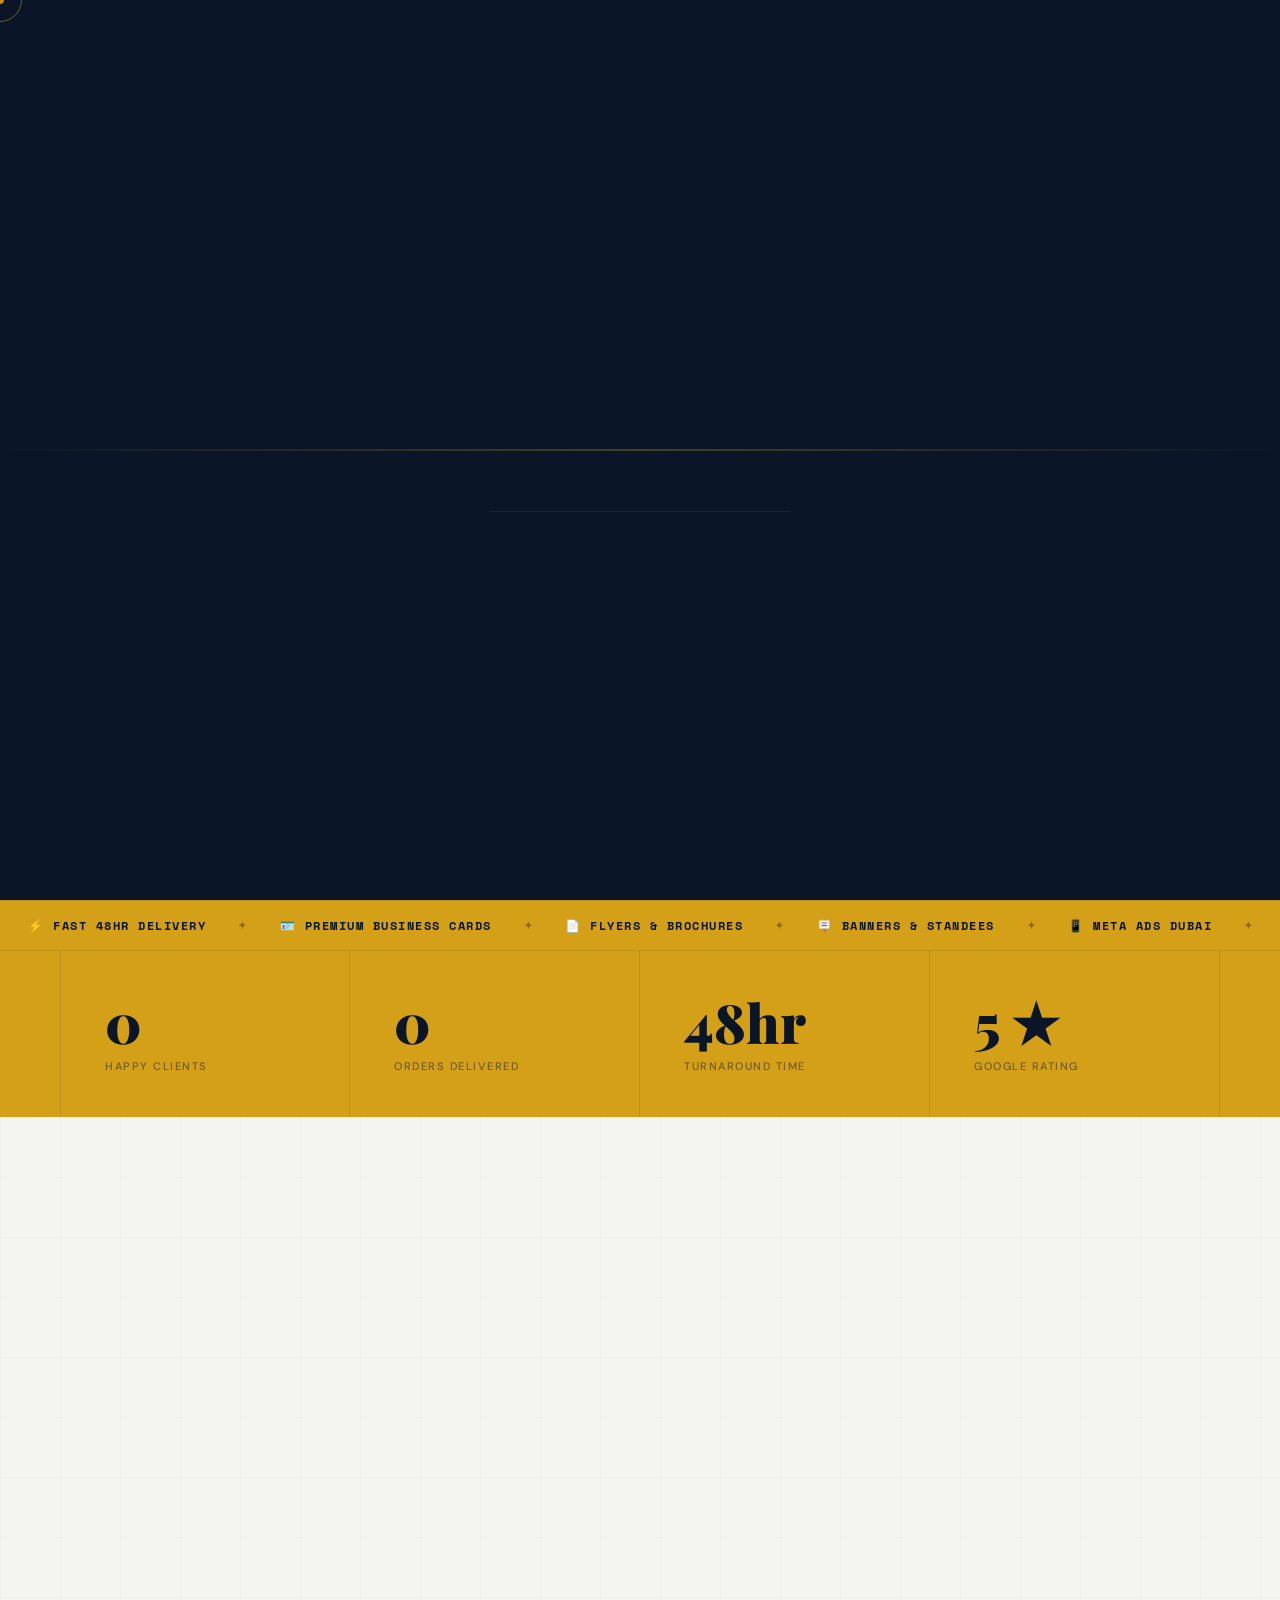
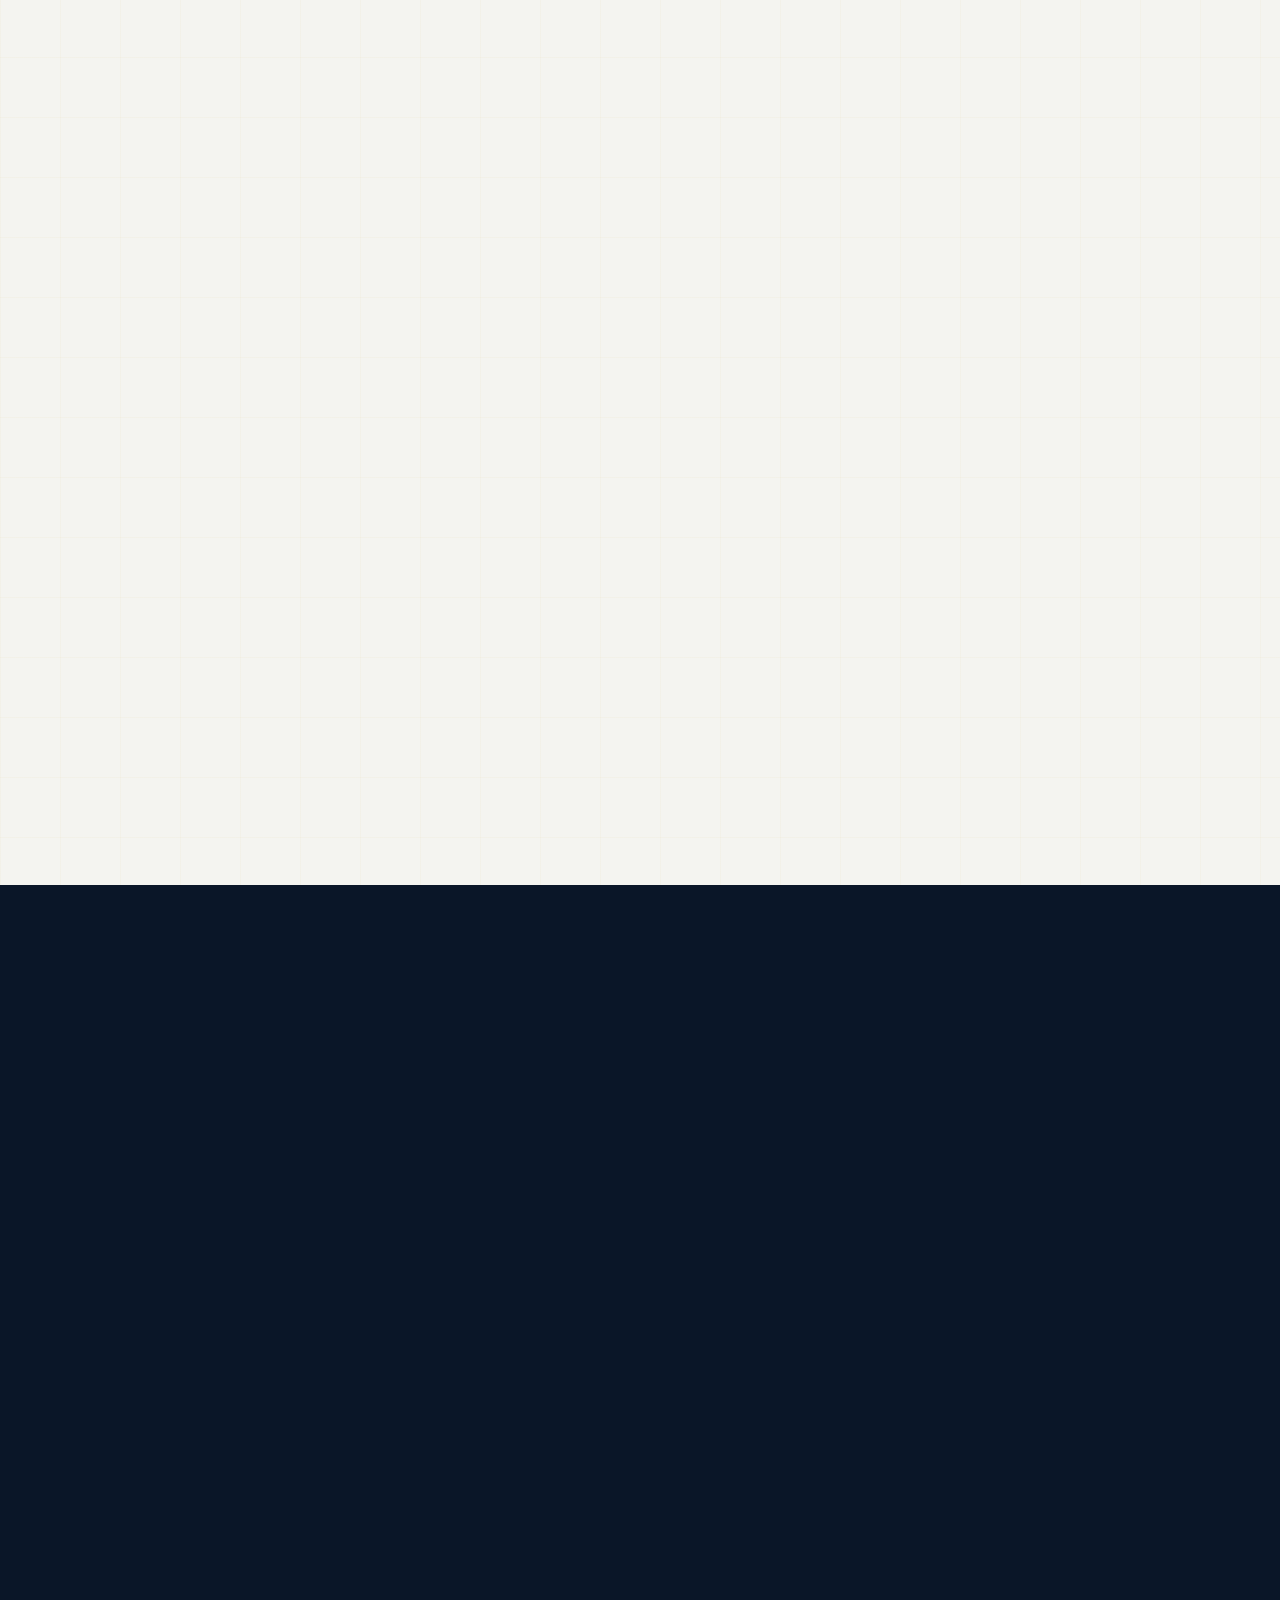
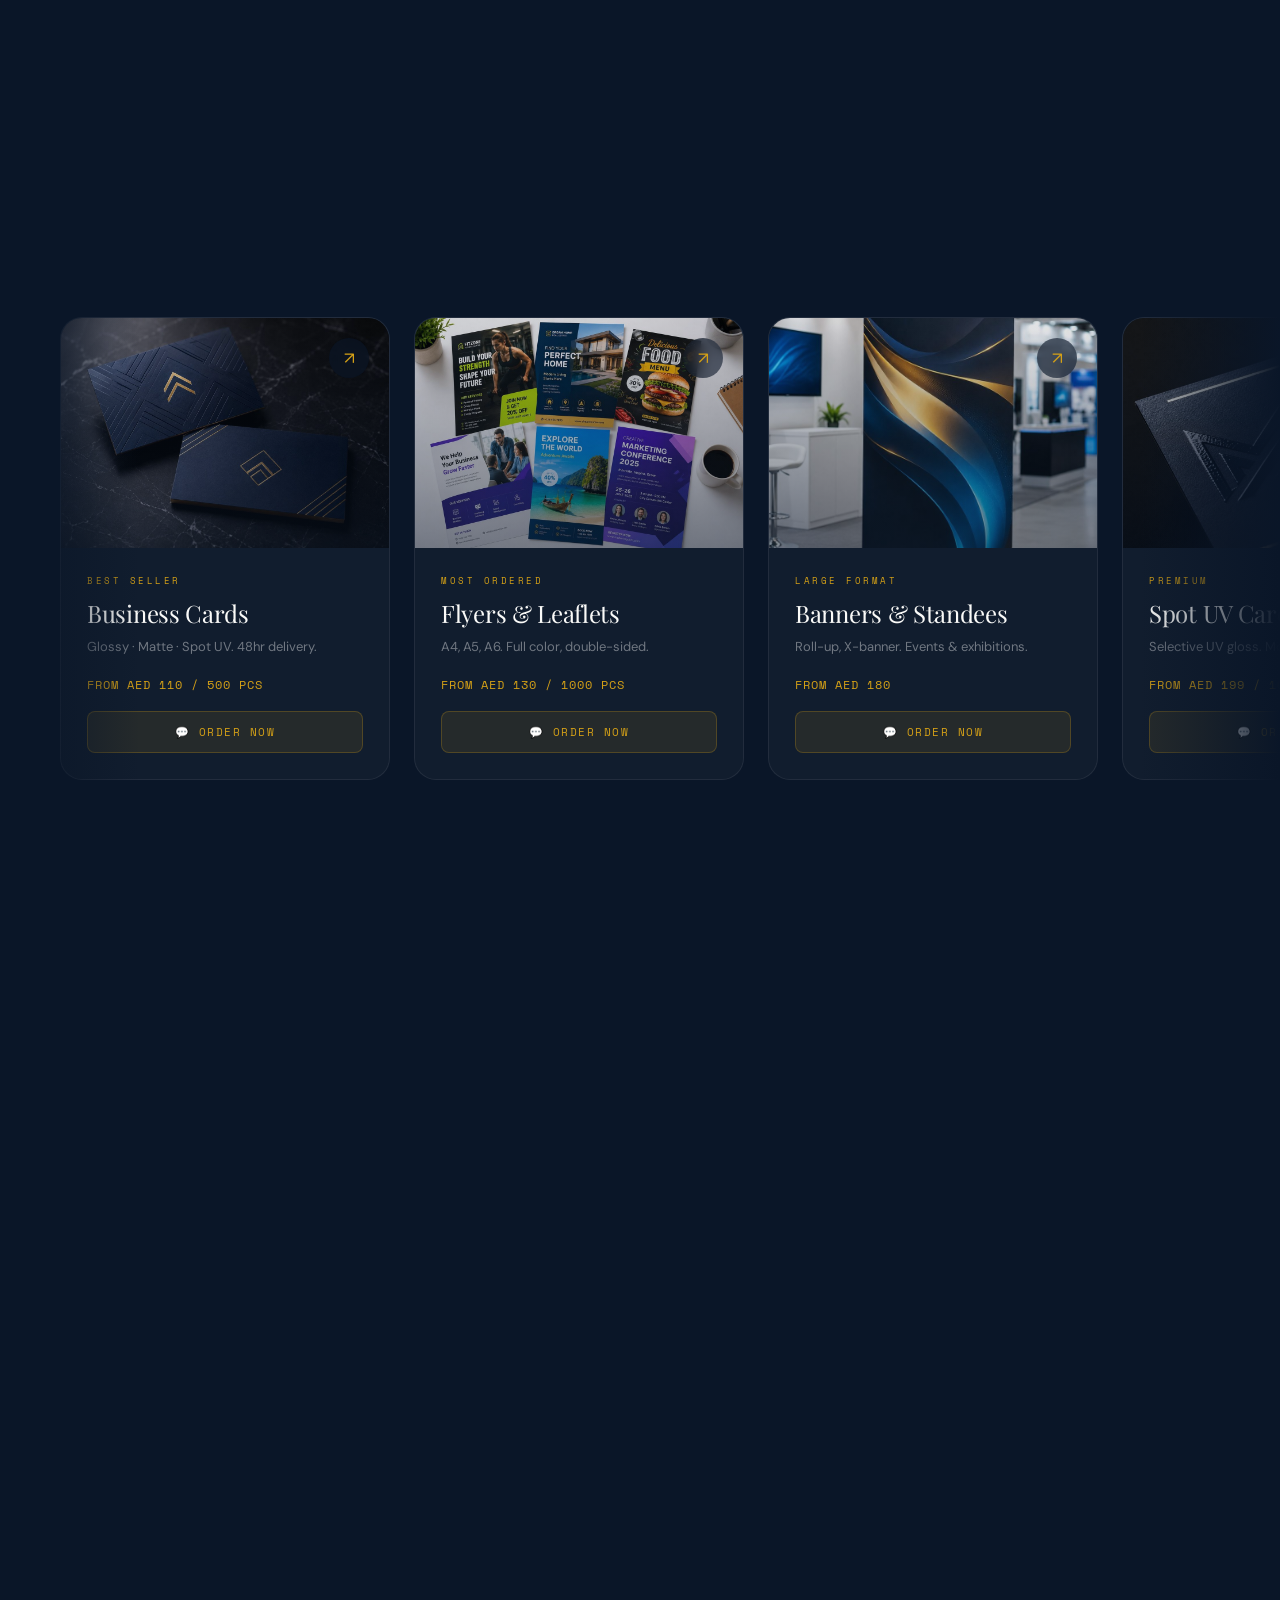
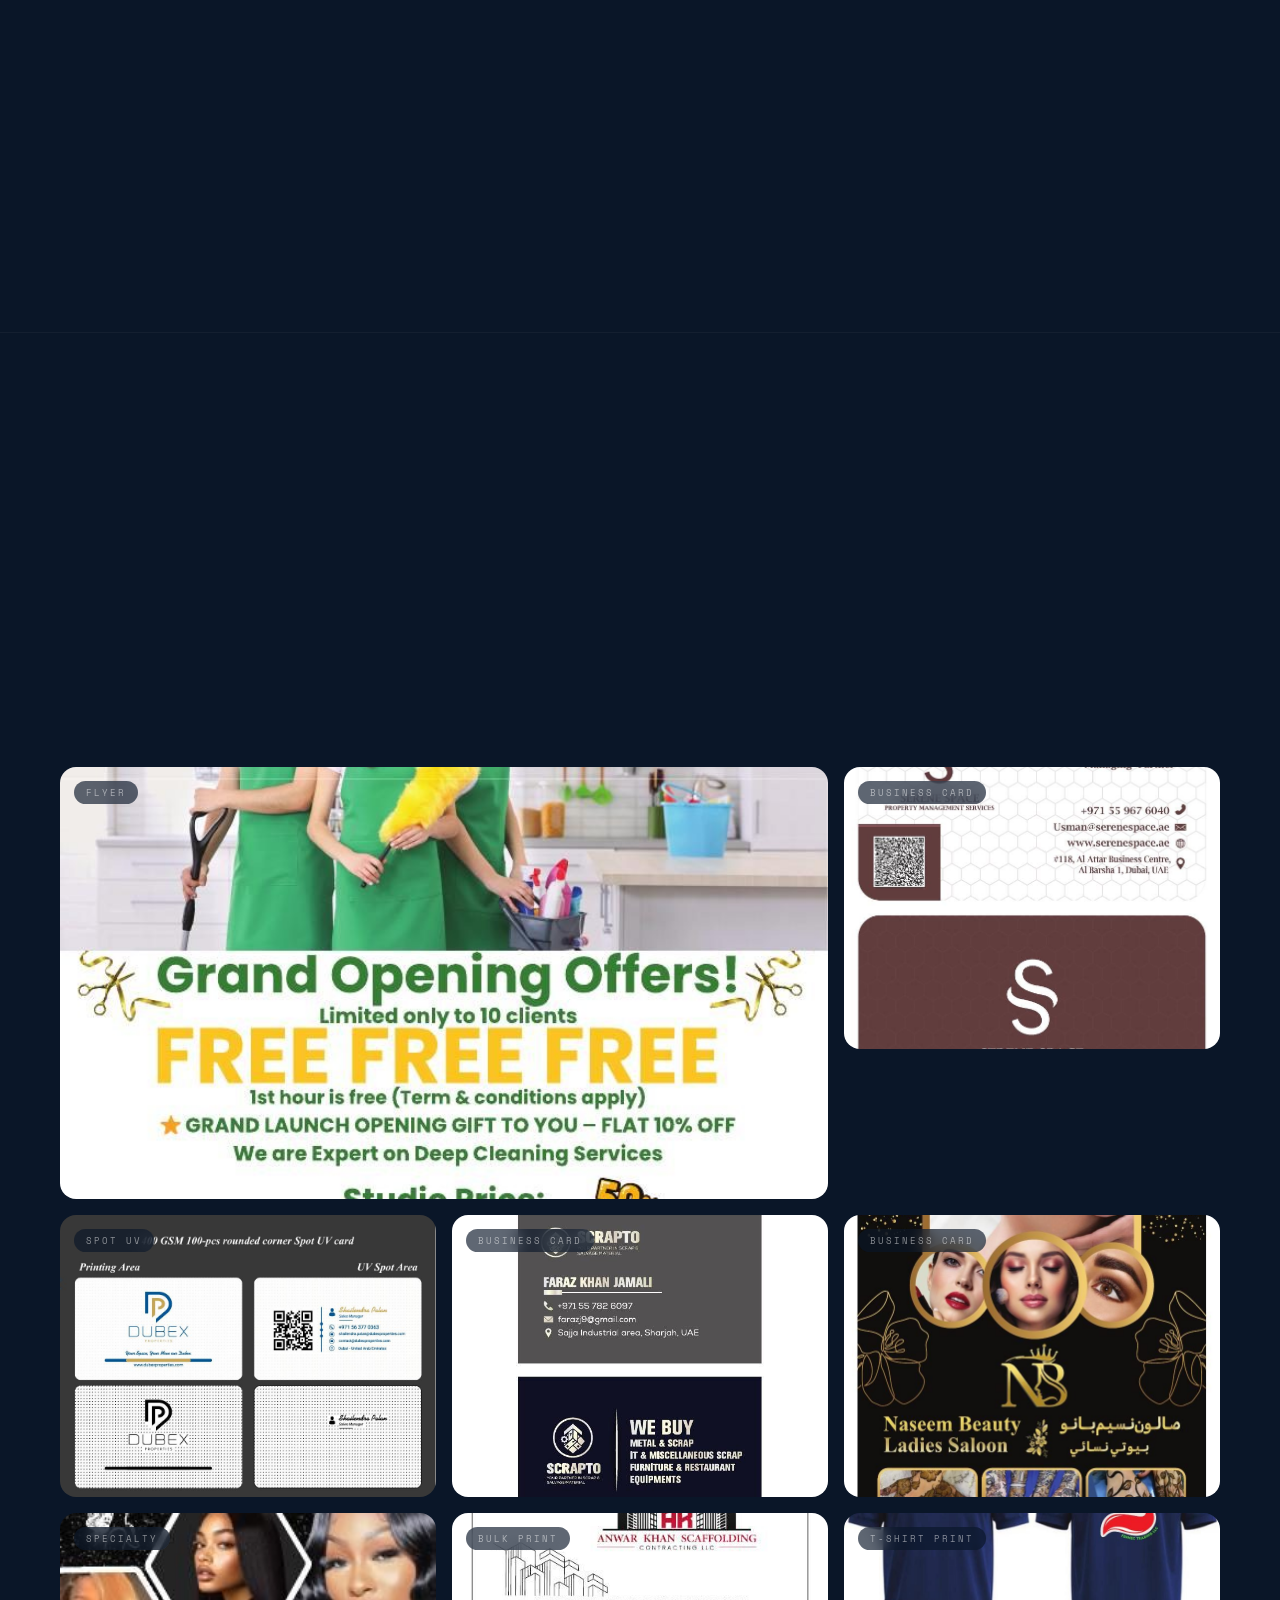
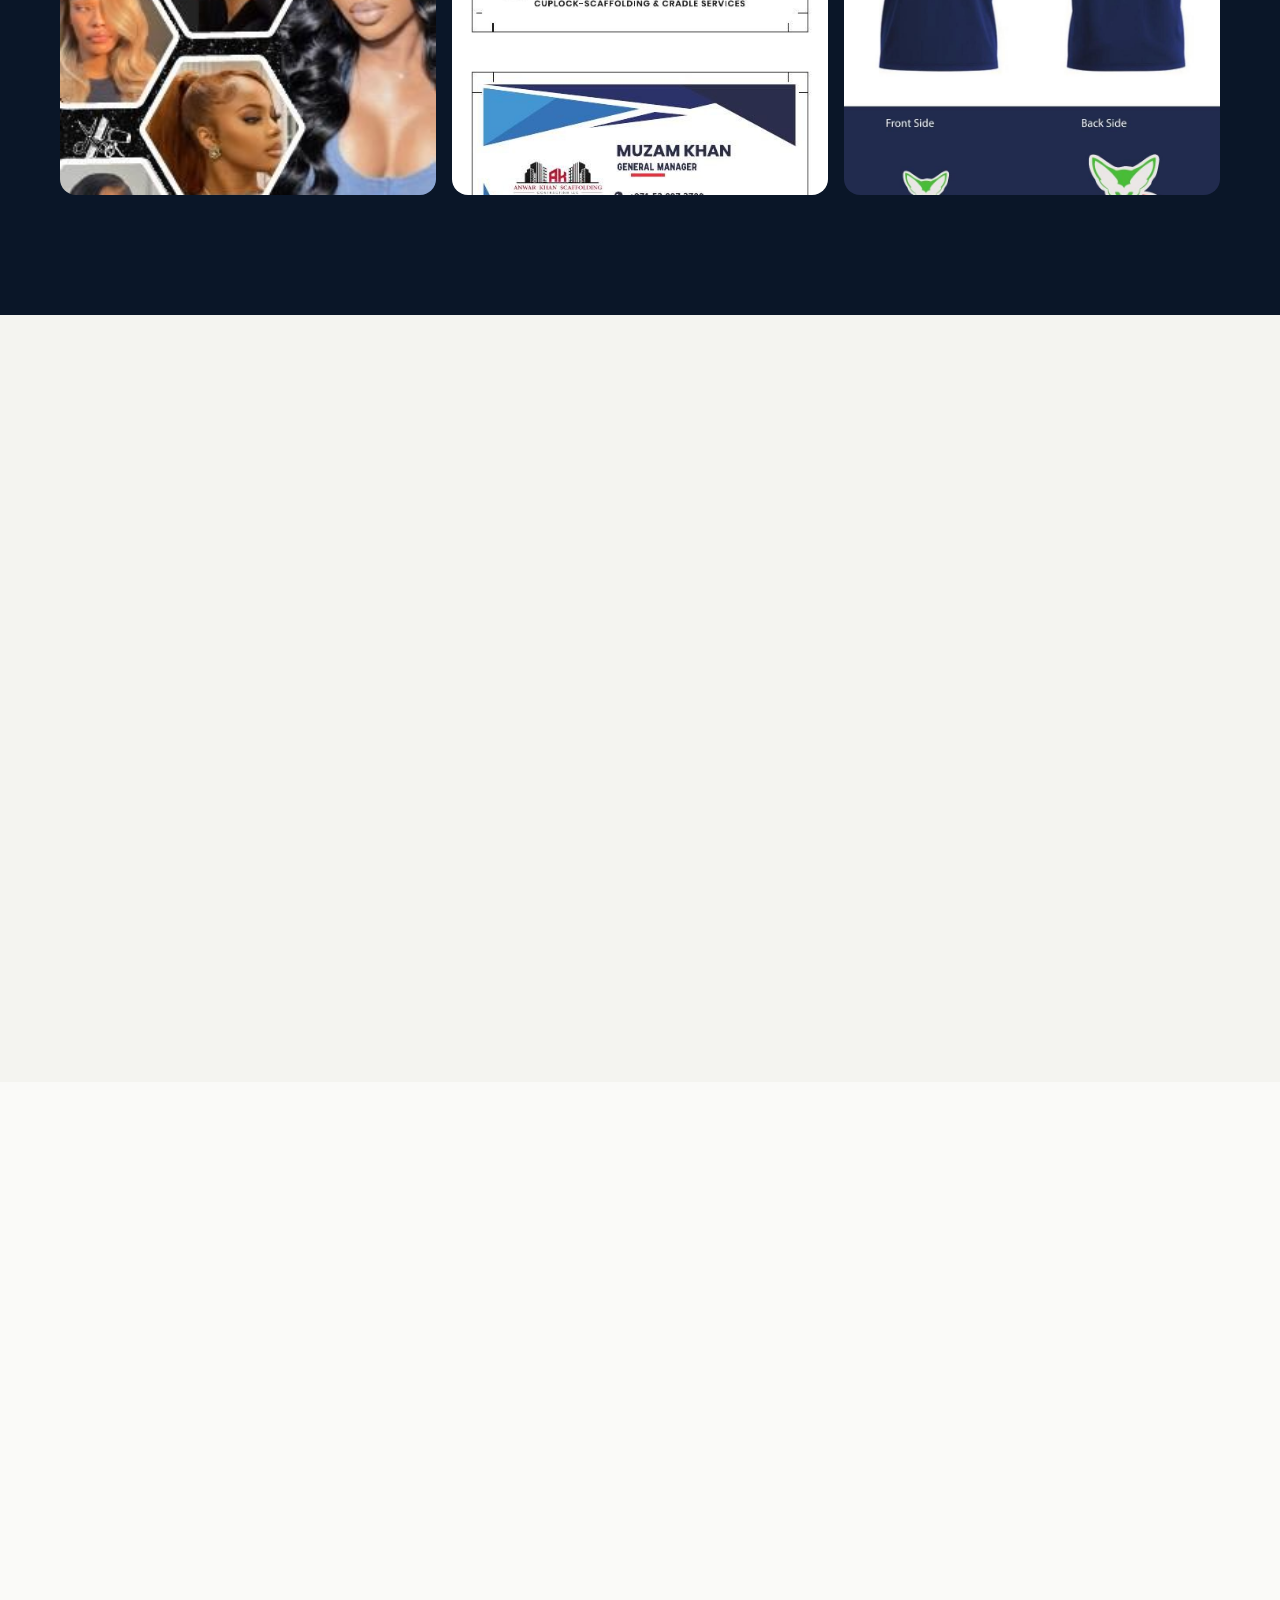
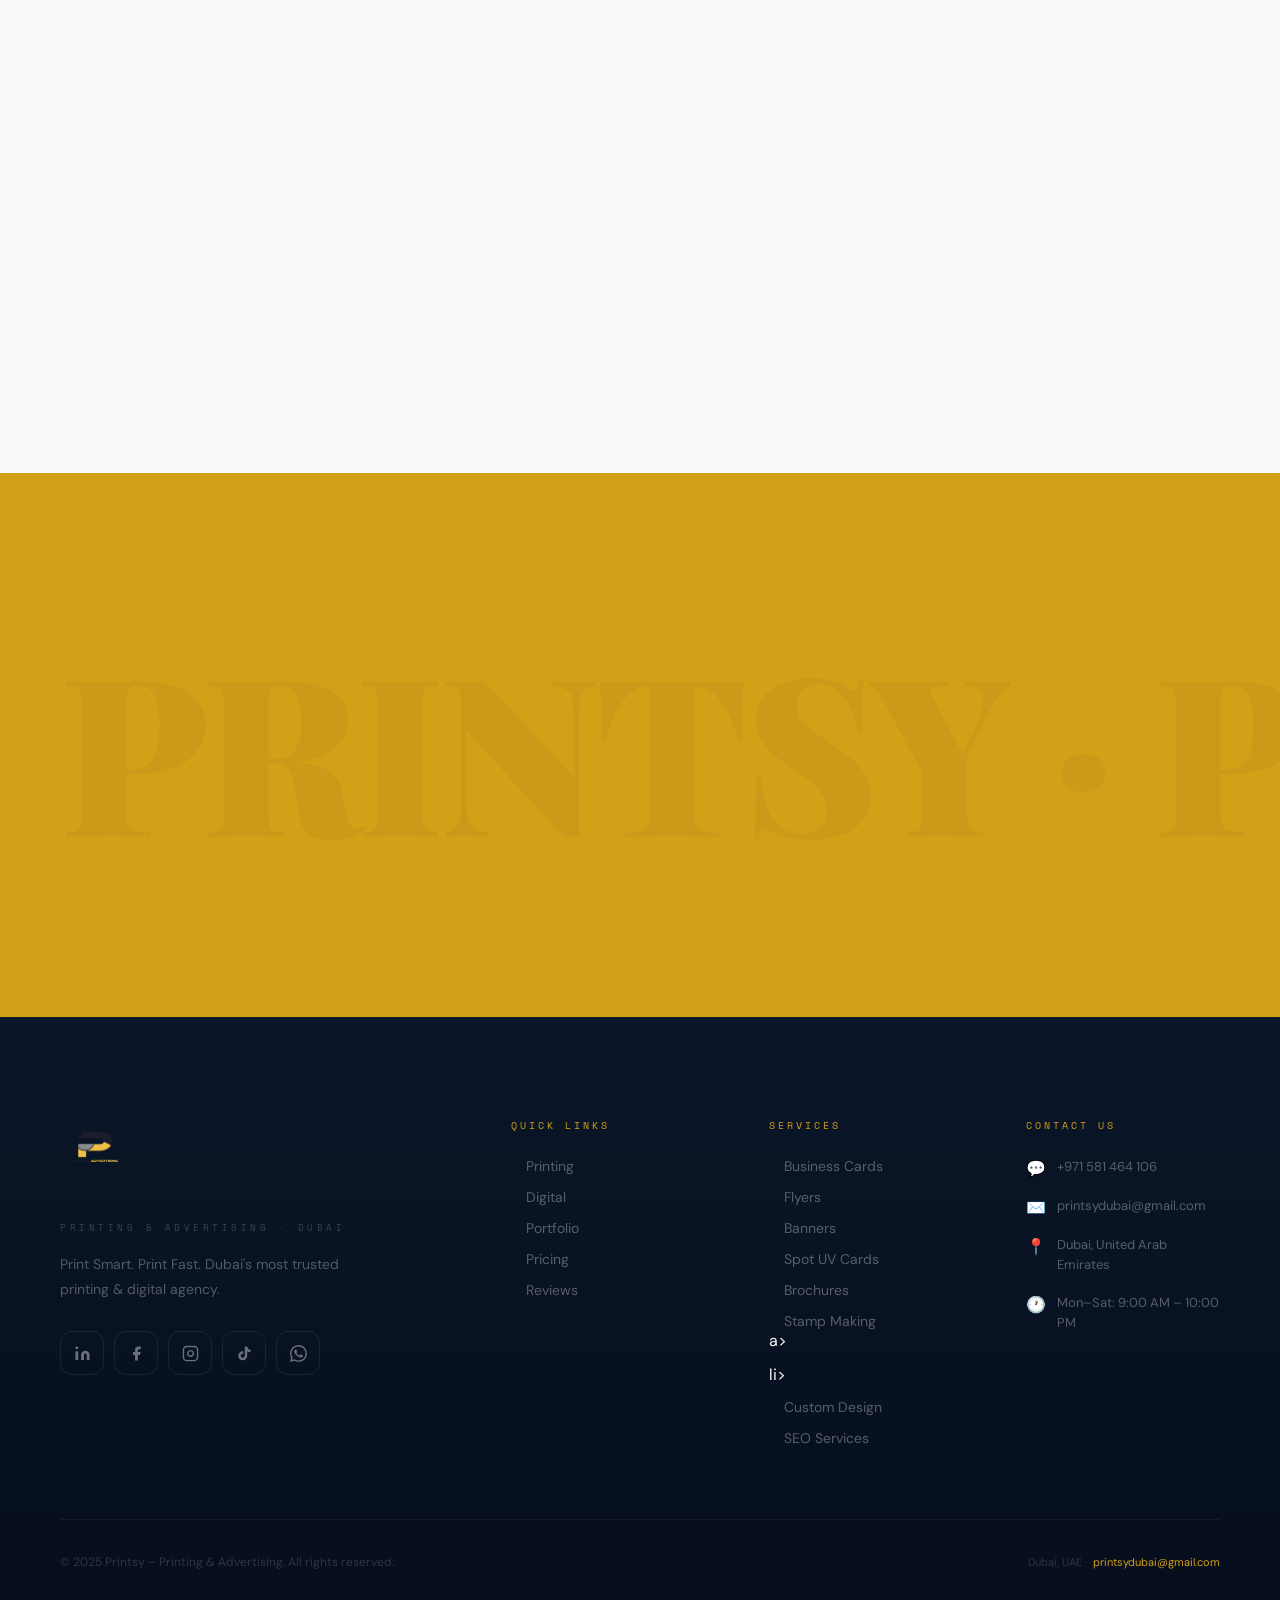
==== commit eae4c594: "Add 'Stamp Making' to services list Updated services section to include 'Stamp Making' link." ====
--- a/index.html
+++ b/index.html
@@ -32,14 +32,14 @@
 <link href="https://fonts.googleapis.com/css2?family=Playfair+Display:ital,wght@0,700;0,900;1,700&family=DM+Sans:wght@300;400;500;600&family=Space+Mono:wght@400;700&display=swap" rel="stylesheet">
 
 <!-- Three.js for 3D canvas -->
-<script src="https://cdnjs.cloudflare.com/ajax/libs/three.js/r128/three.min.js"></script>
+<script defer src="https://cdnjs.cloudflare.com/ajax/libs/three.js/r128/three.min.js"></script>
 <!-- Lenis smooth scroll -->
-<script src="https://cdn.jsdelivr.net/npm/@studio-freight/lenis@1.0.42/dist/lenis.min.js"></script>
+<script defer src="https://cdn.jsdelivr.net/npm/@studio-freight/lenis@1.0.42/dist/lenis.min.js"></script>
 <!-- GSAP -->
-<script src="https://cdnjs.cloudflare.com/ajax/libs/gsap/3.12.5/gsap.min.js"></script>
-<script src="https://cdnjs.cloudflare.com/ajax/libs/gsap/3.12.5/ScrollTrigger.min.js"></script>
-<script src="https://cdnjs.cloudflare.com/ajax/libs/gsap/3.12.5/TextPlugin.min.js"></script>
-<script src="https://cdnjs.cloudflare.com/ajax/libs/gsap/3.12.5/SplitText.min.js"></script>
+<script defer src="https://cdnjs.cloudflare.com/ajax/libs/gsap/3.12.5/gsap.min.js"></script>
+<script defer src="https://cdnjs.cloudflare.com/ajax/libs/gsap/3.12.5/ScrollTrigger.min.js"></script>
+<script defer src="https://cdnjs.cloudflare.com/ajax/libs/gsap/3.12.5/TextPlugin.min.js"></script>
+<script defer src="https://cdnjs.cloudflare.com/ajax/libs/gsap/3.12.5/SplitText.min.js"></script>
 <link rel="stylesheet" href="css/style.css">
 </head>
 <body>
@@ -61,7 +61,7 @@
 <!-- NAV -->
 <nav id="nav">
   <a href="#" id="navlogo" style="text-decoration:none;display:flex;align-items:center;opacity:0">
-  <img src="images/logo.png" alt="Printsy Advertising" style="height:52px;width:auto;filter:brightness(1.1)">
+  <img src="images/logo.png" alt="Printsy Advertising" width="300" height="265" style="height:52px;width:auto;filter:brightness(1.1)">
 </a>
   <ul class="n-links">
     <li><a href="#services">Printing</a></li>
@@ -185,37 +185,37 @@
   <div class="srv-grid">
     <a class="srv-c gsap-scale" href="business-cards.html">
       <span class="srv-arr">↗</span>
-      <div style="overflow:hidden"><img class="srv-c-img" src="images/service-business-cards.jpg" alt="Business Cards Dubai"></div>
+      <div style="overflow:hidden"><img class="srv-c-img" src="images/service-business-cards.jpg" alt="Business Cards Dubai" width="1200" height="800" loading="lazy"></div>
       <div class="srv-c-body"><h3 class="srv-title">Business Cards</h3><p class="srv-desc">Glossy, matte, Spot UV finishes. Make a lasting first impression with cards that speak quality.</p><div class="srv-price"><span>FROM AED 110 / 500 PCS</span></div></div>
       <div class="srv-bottom-bar"></div>
     </a>
     <a class="srv-c gsap-scale" href="flyers-leaflets.html">
       <span class="srv-arr">↗</span>
-      <div style="overflow:hidden"><img class="srv-c-img" src="images/service-flyers.jpg" alt="Flyer Printing Dubai"></div>
+      <div style="overflow:hidden"><img class="srv-c-img" src="images/service-flyers.jpg" alt="Flyer Printing Dubai" width="1200" height="800" loading="lazy"></div>
       <div class="srv-c-body"><h3 class="srv-title">Flyers &amp; Leaflets</h3><p class="srv-desc">A4, A5, A6 sizes. Full-color, double-sided, high-impact marketing material for any campaign.</p><div class="srv-price"><span>FROM AED 130 / 1000 PCS</span></div></div>
       <div class="srv-bottom-bar"></div>
     </a>
     <a class="srv-c gsap-scale" href="banners-standees.html">
       <span class="srv-arr">↗</span>
-      <div style="overflow:hidden"><img class="srv-c-img" src="images/service-banners.jpg" alt="Banner Printing Dubai"></div>
+      <div style="overflow:hidden"><img class="srv-c-img" src="images/service-banners.jpg" alt="Banner Printing Dubai" width="800" height="1200" loading="lazy"></div>
       <div class="srv-c-body"><h3 class="srv-title">Banners &amp; Standees</h3><p class="srv-desc">Roll-up banners, X-banners, and large format prints for events, exhibitions, and retail.</p><div class="srv-price"><span>FROM AED 180</span></div></div>
       <div class="srv-bottom-bar"></div>
     </a>
     <a class="srv-c gsap-scale" href="spot-uv-cards.html">
       <span class="srv-arr">↗</span>
-      <div style="overflow:hidden"><img class="srv-c-img" src="images/service-spot-uv.jpg" alt="Spot UV Cards Dubai"></div>
+      <div style="overflow:hidden"><img class="srv-c-img" src="images/service-spot-uv.jpg" alt="Spot UV Cards Dubai" width="1200" height="800" loading="lazy"></div>
       <div class="srv-c-body"><h3 class="srv-title">Spot UV Cards</h3><p class="srv-desc">Premium Spot UV coating for a luxurious finish. Perfect for high-end brands and executives.</p><div class="srv-price"><span>FROM AED 199 / 1000 PCS</span></div></div>
       <div class="srv-bottom-bar"></div>
     </a>
     <a class="srv-c gsap-scale" href="brochures.html">
       <span class="srv-arr">↗</span>
-      <div style="overflow:hidden"><img class="srv-c-img" src="images/service-brochures.jpg" alt="Brochure Printing Dubai"></div>
+      <div style="overflow:hidden"><img class="srv-c-img" src="images/service-brochures.jpg" alt="Brochure Printing Dubai" width="1200" height="800" loading="lazy"></div>
       <div class="srv-c-body"><h3 class="srv-title">Brochures</h3><p class="srv-desc">Bi-fold and tri-fold brochures for catalogues, menus, and brand presentations.</p><div class="srv-price"><span>FROM AED 249</span></div></div>
       <div class="srv-bottom-bar"></div>
     </a>
     <a class="srv-c gsap-scale" href="custom-design.html">
       <span class="srv-arr">↗</span>
-      <div style="overflow:hidden"><img class="srv-c-img" src="images/service-custom-design.jpg" alt="Custom Design Dubai"></div>
+      <div style="overflow:hidden"><img class="srv-c-img" src="images/service-custom-design.jpg" alt="Custom Design Dubai" width="1200" height="800" loading="lazy"></div>
       <div class="srv-c-body"><h3 class="srv-title">Custom Design</h3><p class="srv-desc">Logo design, social media creatives, Meta Ads visuals, and complete brand identity packages.</p><div class="srv-price"><span>FROM AED 99</span></div></div>
       <div class="srv-bottom-bar"></div>
     </a>
@@ -723,7 +723,7 @@
       </div>
     </div>
     <div><div class="ft-ct">Quick Links</div><ul class="ft-lks"><li><a href="#services">Printing</a></li><li><a href="#digital">Digital</a></li><li><a href="#portfolio">Portfolio</a></li><li><a href="#pricing">Pricing</a></li><li><a href="#testimonials">Reviews</a></li></ul></div>
-    <div><div class="ft-ct">Services</div><ul class="ft-lks"><li><a href="business-cards.html">Business Cards</a></li><li><a href="flyers-leaflets.html">Flyers</a></li><li><a href="banners-standees.html">Banners</a></li><li><a href="spot-uv-cards.html">Spot UV Cards</a></li><li><a href="brochures.html">Brochures</a></li><li><a href="custom-design.html">Custom Design</a></li><li><a href="seo-services-dubai.html">SEO Services</a></li></ul></div>
+    <div><div class="ft-ct">Services</div><ul class="ft-lks"><li><a href="business-cards.html">Business Cards</a></li><li><a href="flyers-leaflets.html">Flyers</a></li><li><a href="banners-standees.html">Banners</a></li><li><a href="spot-uv-cards.html">Spot UV Cards</a></li><li><a href="brochures.html">Brochures</a></li><li><a href="stamp-making-dubai.html">Stamp Making</a>a></li>li><li><a href="custom-design.html">Custom Design</a></li><li><a href="seo-services-dubai.html">SEO Services</a></li></ul></div>
     <div>
       <div class="ft-ct">Contact Us</div>
       <div class="ft-ci"><span class="ft-ci-ic">💬</span><div class="ft-ci-tx"><a href="https://wa.me/971581464106" target="_blank">+971 581 464 106</a></div></div>
